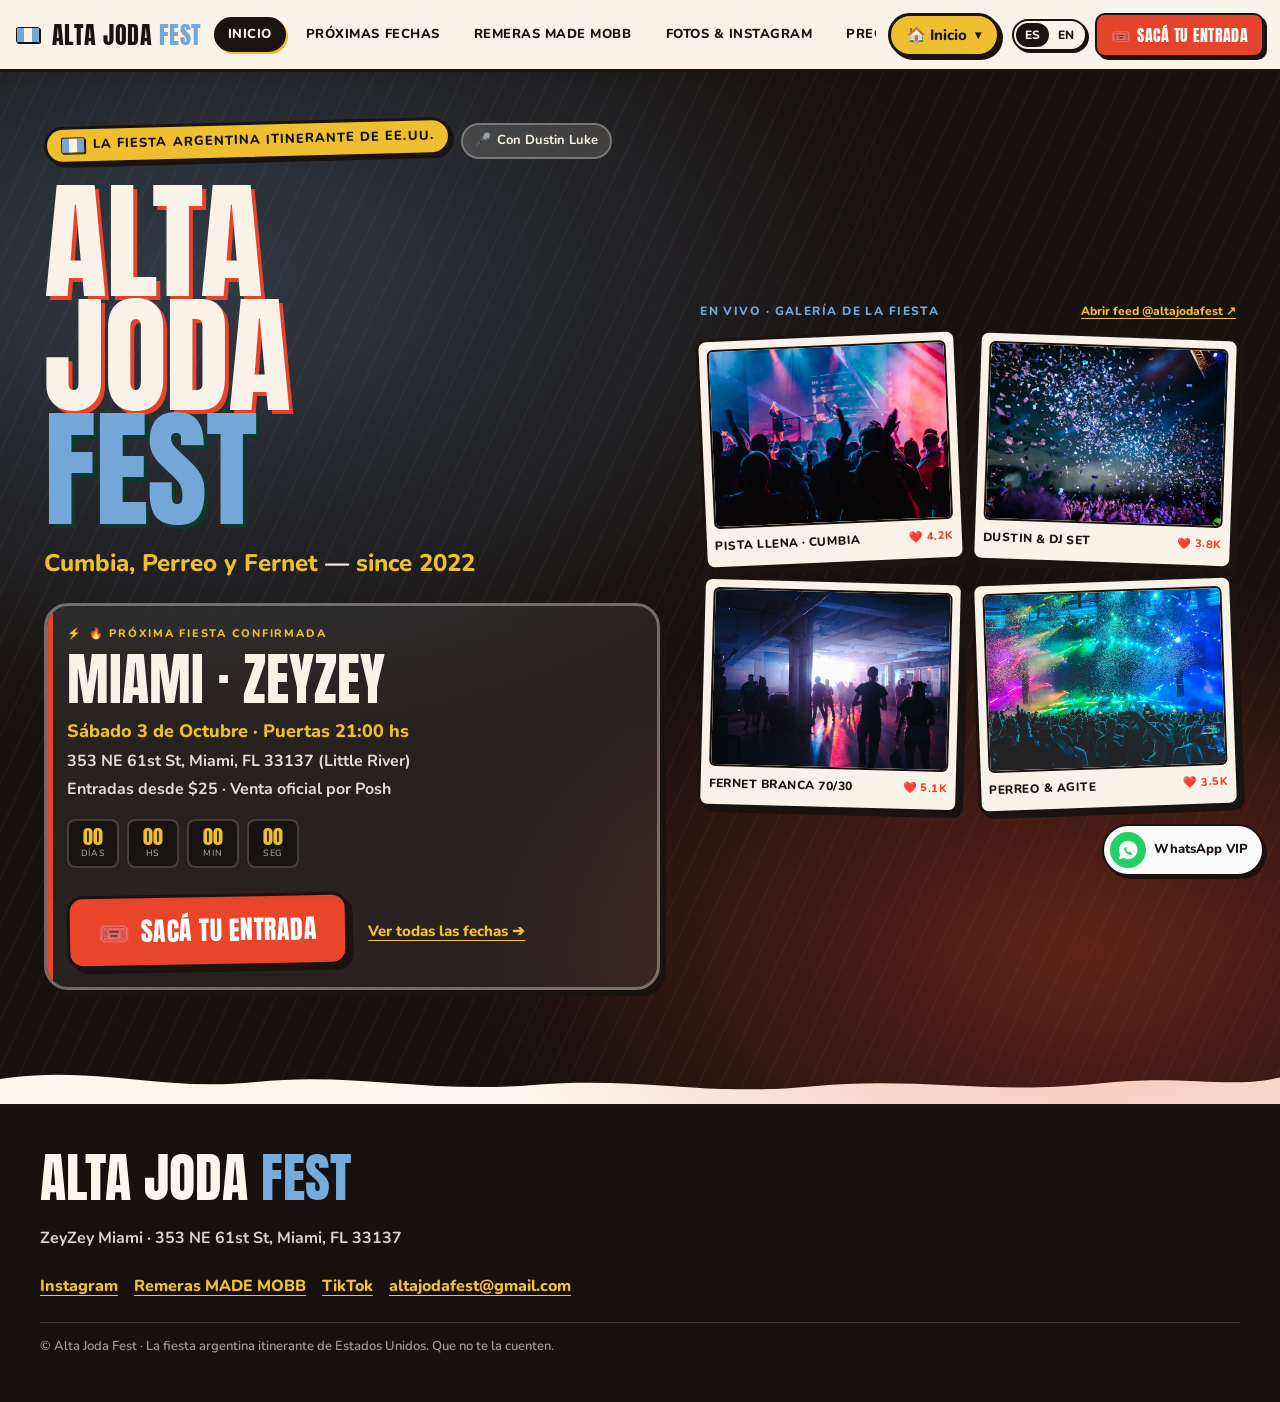
==== index.html @ fc8c3bc7 "feat: sitio web oficial Alta Joda Fest con menu desplegable por seccion, fotos en inicio, Instagram " ====
<!DOCTYPE html>
<html lang="es">
<head>
  <meta charset="utf-8">
  <meta name="viewport" content="width=device-width, initial-scale=1, viewport-fit=cover">
  <title>Alta Joda Fest | La Fiesta Argentina Itinerante de EE.UU.</title>
  <meta name="description" content="Alta Joda Fest: la fiesta argentina itinerante en EE.UU. Cumbia, cuarteto, RKT, perreo y Fernet. Próxima fecha: sábado 3 de octubre en ZeyZey Miami. Sacá tus entradas antes de que se agoten.">
  <meta name="keywords" content="Alta Joda Fest, fiesta argentina USA, Dustin Luke, ZeyZey Miami, cumbia en Miami, fernet con coca, fiesta argentina Miami Dallas DC">
  
  <!-- Canonical & Social Meta -->
  <link rel="canonical" href="https://altajodafest.com/">
  <meta property="og:type" content="website">
  <meta property="og:site_name" content="Alta Joda Fest">
  <meta property="og:title" content="Alta Joda Fest | Fiesta Argentina — Cumbia, Perreo y Fernet">
  <meta property="og:description" content="La fiesta argentina que recorre Estados Unidos. Próxima fecha: Sábado 3 de Octubre en ZeyZey Miami. Entradas desde $25.">
  <meta property="og:image" content="og-image.png">
  <meta property="og:url" content="https://altajodafest.com/">
  <meta name="twitter:card" content="summary_large_image">
  <meta name="twitter:site" content="@altajodafest">
  <meta name="twitter:title" content="Alta Joda Fest | Fiesta Argentina">
  <meta name="twitter:description" content="Cumbia, cuarteto, perreo y Fernet con Dustin Luke. Sacá tus entradas.">
  <meta name="twitter:image" content="og-image.png">

  <!-- Favicon SVG -->
  <link rel="icon" href="data:image/svg+xml,%3Csvg xmlns='http://www.w3.org/2000/svg' viewBox='0 0 64 64'%3E%3Crect width='64' height='64' rx='14' fill='%2375AADB'/%3E%3Ctext x='32' y='45' font-family='Impact,sans-serif' font-size='36' text-anchor='middle' fill='%23FDF6EC'%3EAJ%3C/text%3E%3C/svg%3E">

  <!-- Google Fonts Preconnect -->
  <link rel="preconnect" href="https://fonts.googleapis.com">
  <link rel="preconnect" href="https://fonts.gstatic.com" crossorigin>
  <link href="https://fonts.googleapis.com/css2?family=Anton&family=Nunito:ital,wght@0,400;0,600;0,700;0,800;1,700&display=swap" rel="stylesheet">

  <!-- Stylesheet -->
  <link rel="stylesheet" href="css/style.css">

  <!-- Structured Data JSON-LD -->
  <script type="application/ld+json">
  {
    "@context": "https://schema.org",
    "@graph": [
      {
        "@type": "Organization",
        "@id": "https://altajodafest.com/#org",
        "name": "Alta Joda Fest",
        "email": "altajodafest@gmail.com",
        "description": "La fiesta argentina itinerante de Estados Unidos. Cumbia, cuarteto, RKT, reggaetón y Fernet con coca.",
        "url": "https://altajodafest.com/",
        "sameAs": [
          "https://www.instagram.com/altajodafest",
          "https://www.tiktok.com/@altajodafest",
          "https://www.mademobb.com/collections/alta-joda-collaboration"
        ]
      },
      {
        "@type": "Event",
        "name": "Alta Joda Fest — Miami",
        "startDate": "2026-10-03T21:00:00-04:00",
        "endDate": "2026-10-04T03:00:00-04:00",
        "eventStatus": "https://schema.org/EventScheduled",
        "eventAttendanceMode": "https://schema.org/OfflineEventAttendanceMode",
        "location": {
          "@type": "Place",
          "name": "ZeyZey Miami",
          "address": {
            "@type": "PostalAddress",
            "streetAddress": "353 NE 61st St",
            "addressLocality": "Miami",
            "addressRegion": "FL",
            "postalCode": "33137",
            "addressCountry": "US"
          }
        },
        "offers": {
          "@type": "Offer",
          "price": "25",
          "priceCurrency": "USD",
          "availability": "https://schema.org/InStock",
          "url": "https://posh.vip/e/alta-joda-fest-miami"
        }
      }
    ]
  }
  </script>
</head>
<body>

  <!-- Subtle noise overlay -->
  <div class="bg-noise" aria-hidden="true"></div>

  <!-- SITE HEADER WITH SECTION DROPDOWN MENU -->
  <header class="site-header" role="banner">
    <div class="header-container">
      
      <!-- Brand Logo -->
      <a href="#inicio" class="brand-group" onclick="AJApp.switchSection('inicio'); return false;">
        <span class="brand-badge-flag" aria-hidden="true">
          <span></span><span></span><span></span>
        </span>
        <span class="brand-logo-text">Alta Joda <span>Fest</span></span>
      </a>

      <!-- Quick Navigation Pills (Desktop) -->
      <nav class="quick-pills-bar" aria-label="Navegación rápida de secciones">
        <a href="#inicio" class="nav-pill active" data-target-section="inicio" data-i18n="inicio">Inicio</a>
        <a href="#fechas" class="nav-pill" data-target-section="fechas" data-i18n="fechas">Próximas Fechas</a>
        <a href="#remeras" class="nav-pill" data-target-section="remeras" data-i18n="remeras">Remeras MADE MOBB</a>
        <a href="#fotos" class="nav-pill" data-target-section="fotos" data-i18n="fotos">Fotos & IG</a>
        <a href="#entradas" class="nav-pill" data-target-section="entradas" data-i18n="entradas">Entradas</a>
        <a href="#locacion" class="nav-pill" data-target-section="locacion" data-i18n="locacion">Dónde es</a>
        <a href="#faq" class="nav-pill" data-target-section="faq" data-i18n="faq">FAQ</a>
        <a href="#contacto" class="nav-pill" data-target-section="contacto" data-i18n="contacto">Contacto</a>
      </nav>

      <!-- Dropdown Navigation Trigger & Dropdown Menu -->
      <div class="dropdown-nav-wrapper">
        <button type="button" id="section-menu-btn" class="section-menu-btn" aria-haspopup="true" aria-expanded="false" aria-label="Abrir menú de secciones">
          <span id="current-section-label">🏠 Inicio</span>
          <span class="dropdown-arrow" aria-hidden="true">▾</span>
        </button>

        <!-- Dropdown Menu items -->
        <div id="section-dropdown-menu" class="section-dropdown-menu" role="menu">
          <span class="dropdown-header-tag" data-i18n="selectSection">⚡ Seleccionar Sección</span>
          
          <a href="#inicio" class="dropdown-item active" data-target-section="inicio" role="menuitem">
            <span class="dropdown-item-icon">🏠</span>
            <div class="dropdown-item-text">
              <span class="dropdown-item-title">Inicio</span>
              <span class="dropdown-item-desc">Fotos, título y próxima fecha</span>
            </div>
          </a>

          <a href="#fechas" class="dropdown-item" data-target-section="fechas" role="menuitem">
            <span class="dropdown-item-icon">📅</span>
            <div class="dropdown-item-text">
              <span class="dropdown-item-title">Próximas Fechas</span>
              <span class="dropdown-item-desc">Miami, Dallas, DC, Kansas City</span>
            </div>
          </a>

          <a href="#remeras" class="dropdown-item" data-target-section="remeras" role="menuitem">
            <span class="dropdown-item-icon">👕</span>
            <div class="dropdown-item-text">
              <span class="dropdown-item-title">Remeras MADE MOBB</span>
              <span class="dropdown-item-desc">Cápsula oficial de streetwear</span>
            </div>
          </a>

          <a href="#fotos" class="dropdown-item" data-target-section="fotos" role="menuitem">
            <span class="dropdown-item-icon">📸</span>
            <div class="dropdown-item-text">
              <span class="dropdown-item-title">Fotos & Instagram</span>
              <span class="dropdown-item-desc">Feed directo @altajodafest</span>
            </div>
          </a>

          <a href="#entradas" class="dropdown-item" data-target-section="entradas" role="menuitem">
            <span class="dropdown-item-icon">🎟️</span>
            <div class="dropdown-item-text">
              <span class="dropdown-item-title">Precios & Tiers</span>
              <span class="dropdown-item-desc">Preventa, Early Bird y Puerta</span>
            </div>
          </a>

          <a href="#locacion" class="dropdown-item" data-target-section="locacion" role="menuitem">
            <span class="dropdown-item-icon">📍</span>
            <div class="dropdown-item-text">
              <span class="dropdown-item-title">Dónde es (Venues)</span>
              <span class="dropdown-item-desc">Mapas, direcciones y tips</span>
            </div>
          </a>

          <a href="#faq" class="dropdown-item" data-target-section="faq" role="menuitem">
            <span class="dropdown-item-icon">❓</span>
            <div class="dropdown-item-text">
              <span class="dropdown-item-title">Preguntas Frecuentes</span>
              <span class="dropdown-item-desc">Edad 21+, lluvia, dress code</span>
            </div>
          </a>

          <a href="#contacto" class="dropdown-item" data-target-section="contacto" role="menuitem">
            <span class="dropdown-item-icon">📬</span>
            <div class="dropdown-item-text">
              <span class="dropdown-item-title">Contacto & Redes</span>
              <span class="dropdown-item-desc">Instagram, WhatsApp VIP y más</span>
            </div>
          </a>
        </div>
      </div>

      <!-- Header Actions: Lang switch + Ticket shortcut -->
      <div class="header-actions">
        <div class="lang-switch" role="group" aria-label="Selector de idioma">
          <button type="button" class="lang-btn active" data-lang="es" aria-pressed="true">ES</button>
          <button type="button" class="lang-btn" data-lang="en" aria-pressed="false">EN</button>
        </div>

        <a href="https://posh.vip/e/alta-joda-fest-miami" target="_blank" rel="noopener" class="btn-header-tickets">
          <span aria-hidden="true">🎟️</span>
          <span data-i18n="getTickets">Entradas</span>
        </a>
      </div>

    </div>
  </header>

  <!-- MAIN WRAPPER (SECTIONS) -->
  <main id="main-content">

    <!-- ==============================================
         1. SECCIÓN INICIO (HERO + FOTOS + PRÓXIMO EVENTO)
         ============================================== -->
    <section id="section-inicio" class="content-section active" aria-labelledby="hero-title">
      <div class="hero-glow-bg" aria-hidden="true"></div>
      
      <div class="hero-layout-grid">
        
        <!-- Left: Badges, Title, Story, and Next Event Card -->
        <div class="hero-content">
          <div class="hero-badge-container">
            <div class="hero-tag-arg">
              <span class="brand-badge-flag" aria-hidden="true"><span></span><span></span><span></span></span>
              <span data-i18n="badgeTour">La fiesta argentina itinerante de EE.UU.</span>
            </div>
            <div class="hero-tag-host">
              <span>🎤</span>
              <span data-i18n="hostBy">Con Dustin Luke</span>
            </div>
          </div>

          <h1 id="hero-title" class="hero-main-title">
            Alta<br>Joda<br><span class="word-fest">Fest</span>
          </h1>

          <p class="hero-tagline">
            <span data-i18n="cumbiaPerreo">Cumbia, Perreo y Fernet</span> — <span>since 2022</span>
          </p>

          <!-- Featured Next Event Card (Right in Inicio) -->
          <div class="hero-next-event-card">
            <div class="next-event-badge">
              <span aria-hidden="true">⚡</span>
              <span data-i18n="nextEventBadge">Próxima Fiesta Confirmada</span>
            </div>

            <div class="next-event-city">Miami · ZeyZey</div>
            
            <div class="next-event-details">
              <span class="highlight-date">Sábado 3 de Octubre · Puertas 21:00 hs</span>
              <span>353 NE 61st St, Miami, FL 33137 (Little River)</span>
              <span>Entradas desde $25 · Venta oficial por Posh</span>
            </div>

            <!-- Countdown Timer -->
            <div class="event-countdown" aria-label="Cuenta regresiva para la fiesta">
              <div class="countdown-box">
                <span id="cd-days" class="countdown-num">00</span>
                <span class="countdown-lbl" data-i18n="days">DÍAS</span>
              </div>
              <div class="countdown-box">
                <span id="cd-hours" class="countdown-num">00</span>
                <span class="countdown-lbl" data-i18n="hours">HS</span>
              </div>
              <div class="countdown-box">
                <span id="cd-mins" class="countdown-num">00</span>
                <span class="countdown-lbl" data-i18n="mins">MIN</span>
              </div>
              <div class="countdown-box">
                <span id="cd-secs" class="countdown-num">00</span>
                <span class="countdown-lbl" data-i18n="secs">SEG</span>
              </div>
            </div>

            <!-- Hero Action Buttons -->
            <div class="hero-cta-group">
              <a href="https://posh.vip/e/alta-joda-fest-miami" target="_blank" rel="noopener" class="btn-primary-tickets">
                <span aria-hidden="true">🎟️</span>
                <span data-i18n="getTickets">Sacá tu entrada</span>
              </a>
              
              <button type="button" class="btn-secondary-link" onclick="AJApp.switchSection('fechas');">
                <span data-i18n="seeAllDates">Ver todas las fechas ➔</span>
              </button>
            </div>
          </div>
        </div>

        <!-- Right: FOTOS EN EL INICIO (Live Photo Showcase Cluster) -->
        <div class="hero-photos-showcase">
          <div class="photos-showcase-header">
            <span class="photos-showcase-tag" data-i18n="photosHeroTag">📸 En Vivo · Galería de la Fiesta</span>
            <a href="https://www.instagram.com/altajodafest" target="_blank" rel="noopener" class="photos-feed-link-chip" data-i18n="seeIgFeed">
              Abrir feed @altajodafest ↗
            </a>
          </div>

          <!-- Collage of 4 interactive party photos -->
          <div class="hero-photos-collage">
            
            <!-- Photo 1: Crowd -->
            <div class="hero-photo-card card-1" data-lightbox-src="assets/photos/fiesta-crowd.jpg" data-lightbox-caption="Pista explotada en ZeyZey Miami cantando cumbia y agitando banderas 🇦🇷">
              <div class="photo-img-wrap">
                <img src="assets/photos/fiesta-crowd.jpg" alt="Pista de baile de Alta Joda Fest con la multitud cantando" loading="eager">
              </div>
              <div class="photo-caption">
                <span>Pista Llena · Cumbia</span>
                <span class="ig-heart-badge">❤️ 4.2k</span>
              </div>
            </div>

            <!-- Photo 2: DJ & Stage -->
            <div class="hero-photo-card card-2" data-lightbox-src="assets/photos/fiesta-dj.jpg" data-lightbox-caption="Dustin Luke y DJ en vivo bajando cumbia santafesina, cuarteto y RKT 🔥">
              <div class="photo-img-wrap">
                <img src="assets/photos/fiesta-dj.jpg" alt="DJ y escenario en vivo de Alta Joda Fest" loading="eager">
              </div>
              <div class="photo-caption">
                <span>Dustin & DJ Set</span>
                <span class="ig-heart-badge">❤️ 3.8k</span>
              </div>
            </div>

            <!-- Photo 3: Fernet con coca -->
            <div class="hero-photo-card card-3" data-lightbox-src="assets/photos/fiesta-fernet.jpg" data-lightbox-caption="Jarra de Fernet con Coca 70/30 bien fría, clásica de la fiesta 🥃">
              <div class="photo-img-wrap">
                <img src="assets/photos/fiesta-fernet.jpg" alt="Brindis con Fernet con Coca en Alta Joda Fest" loading="lazy">
              </div>
              <div class="photo-caption">
                <span>Fernet Branca 70/30</span>
                <span class="ig-heart-badge">❤️ 5.1k</span>
              </div>
            </div>

            <!-- Photo 4: Perreo & Vibe -->
            <div class="hero-photo-card card-4" data-lightbox-src="assets/photos/fiesta-perreo.jpg" data-lightbox-caption="Bailando hasta que prenden las luces, sin dress code y con pura energía 🇦🇷✨">
              <div class="photo-img-wrap">
                <img src="assets/photos/fiesta-perreo.jpg" alt="Gente bailando en Alta Joda Fest" loading="lazy">
              </div>
              <div class="photo-caption">
                <span>Perreo & Agite</span>
                <span class="ig-heart-badge">❤️ 3.5k</span>
              </div>
            </div>

          </div>
        </div>

      </div>

      <!-- Wave transition -->
      <svg class="wave-divider" viewBox="0 0 1200 60" preserveAspectRatio="none" aria-hidden="true">
        <path d="M0 60 V26 C 90 6 150 44 240 30 C 330 16 400 46 500 34 C 600 22 660 50 760 36 C 860 22 930 48 1030 32 C 1110 19 1150 40 1200 24 V60 Z"></path>
      </svg>
    </section>


    <!-- ==============================================
         2. SECCIÓN PRÓXIMAS FECHAS & CALENDARIO
         ============================================== -->
    <section id="section-fechas" class="content-section" aria-labelledby="fechas-title">
      <div class="section-container">
        
        <div class="section-header-banner">
          <span class="section-kicker">📅 Tour 2026</span>
          <h2 id="fechas-title" class="section-title">Próximas Fechas</h2>
          <p class="section-subtitle">
            Nos movemos por todo Estados Unidos. Asegurá tu lugar antes de que cada lote se agote.
          </p>
        </div>

        <!-- Cards grid of upcoming tour dates -->
        <div class="dates-grid">
          
          <!-- Event 1: Miami (Featured) -->
          <article class="date-event-card featured-card">
            <div class="event-card-header">
              <h3 class="event-city-title">Miami</h3>
              <span class="event-city-badge">Próxima Fecha 🔥</span>
            </div>
            <p class="event-date-text">Sábado 3 de Octubre 2026</p>
            <p class="event-venue-text">ZeyZey · Little River</p>
            <p class="event-address-text">353 NE 61st St, Miami, FL 33137</p>

            <ul class="event-tags-list">
              <li class="event-tag-item">21+ con ID</li>
              <li class="event-tag-item">Al aire libre</li>
              <li class="event-tag-item">Estacionamiento gratis</li>
            </ul>

            <div class="event-pricing-row">
              <span class="event-price-from">Desde $25 USD</span>
              <span class="event-platform-badge">Ticketera: Posh.vip</span>
            </div>

            <div class="event-card-actions">
              <a href="https://posh.vip/e/alta-joda-fest-miami" target="_blank" rel="noopener" class="btn-ticket-buy">
                Sacar Entrada 🎟️
              </a>
              <a href="#" class="btn-ics-calendar" data-download-ics="miami-oct">
                📅 Agregar al Calendario
              </a>
            </div>
          </article>

          <!-- Event 2: Dallas -->
          <article class="date-event-card">
            <div class="event-card-header">
              <h3 class="event-city-title">Dallas</h3>
              <span class="event-city-badge">Texas 🤠</span>
            </div>
            <p class="event-date-text">Sábado 24 de Octubre 2026</p>
            <p class="event-venue-text">It'll Do Club · Deep Ellum</p>
            <p class="event-address-text">4322 Elm St, Dallas, TX 75226</p>

            <ul class="event-tags-list">
              <li class="event-tag-item">21+ con ID</li>
              <li class="event-tag-item">Indoor + Patio</li>
              <li class="event-tag-item">Estacionamiento en la zona</li>
            </ul>

            <div class="event-pricing-row">
              <span class="event-price-from">Desde $22 USD</span>
              <span class="event-platform-badge">Ticketera: Eventbrite</span>
            </div>

            <div class="event-card-actions">
              <a href="https://www.eventbrite.com/e/alta-joda-fest-dallas" target="_blank" rel="noopener" class="btn-ticket-buy">
                Sacar Entrada 🎟️
              </a>
              <a href="#" class="btn-ics-calendar" data-download-ics="dallas-oct">
                📅 Agregar al Calendario
              </a>
            </div>
          </article>

          <!-- Event 3: Washington DC -->
          <article class="date-event-card">
            <div class="event-card-header">
              <h3 class="event-city-title">Washington DC</h3>
              <span class="event-city-badge">DMV 🏛️</span>
            </div>
            <p class="event-date-text">Sábado 14 de Noviembre 2026</p>
            <p class="event-venue-text">Bossa Bistro · Adams Morgan</p>
            <p class="event-address-text">2463 18th St NW, Washington, DC 20009</p>

            <ul class="event-tags-list">
              <li class="event-tag-item">21+ con ID</li>
              <li class="event-tag-item">Cocina latina abierta</li>
              <li class="event-tag-item">Cerca del Metro</li>
            </ul>

            <div class="event-pricing-row">
              <span class="event-price-from">Desde $28 USD</span>
              <span class="event-platform-badge">Ticketera: Shotgun.live</span>
            </div>

            <div class="event-card-actions">
              <a href="https://shotgun.live/alta-joda-fest-dc" target="_blank" rel="noopener" class="btn-ticket-buy">
                Sacar Entrada 🎟️
              </a>
              <a href="#" class="btn-ics-calendar" data-download-ics="dc-nov">
                📅 Agregar al Calendario
              </a>
            </div>
          </article>

          <!-- Event 4: Kansas City -->
          <article class="date-event-card">
            <div class="event-card-header">
              <h3 class="event-city-title">Kansas City</h3>
              <span class="event-city-badge">Midwest 🧢</span>
            </div>
            <p class="event-date-text">Sábado 5 de Diciembre 2026</p>
            <p class="event-venue-text">The Truman · Crossroads</p>
            <p class="event-address-text">601 E Truman Rd, Kansas City, MO 64106</p>

            <ul class="event-tags-list">
              <li class="event-tag-item">21+ con ID</li>
              <li class="event-tag-item">Estacionamiento gratis</li>
              <li class="event-tag-item">Accesible</li>
            </ul>

            <div class="event-pricing-row">
              <span class="event-price-from">Desde $20 USD</span>
              <span class="event-platform-badge">Ticketera: Posh.vip</span>
            </div>

            <div class="event-card-actions">
              <a href="https://posh.vip/e/alta-joda-fest-kc" target="_blank" rel="noopener" class="btn-ticket-buy">
                Sacar Entrada 🎟️
              </a>
              <a href="#" class="btn-ics-calendar" data-download-ics="kc-dec">
                📅 Agregar al Calendario
              </a>
            </div>
          </article>

        </div>

        <!-- Past Dates Accordion -->
        <div id="past-dates-wrapper" class="past-dates-wrapper">
          <button type="button" id="past-dates-toggle" class="past-dates-toggle-btn" aria-expanded="false">
            <span>Historial de Fechas Anteriores</span>
            <span class="past-arrow-icon" aria-hidden="true">▾</span>
          </button>
          
          <ul class="past-dates-list">
            <li class="past-date-item">
              <span class="past-date-city">Miami · ZeyZey</span>
              <span class="past-date-info">13 de Junio 2026 · Little River</span>
              <span class="past-sold-out-badge">Agotada</span>
            </li>
            <li class="past-date-item">
              <span class="past-date-city">Chicago · Subterranean</span>
              <span class="past-date-info">21 de Marzo 2026 · Wicker Park</span>
              <span class="past-sold-out-badge">Agotada</span>
            </li>
            <li class="past-date-item">
              <span class="past-date-city">Miami · ZeyZey</span>
              <span class="past-date-info">20 de Diciembre 2025 · Edición Fin de Año</span>
              <span class="past-sold-out-badge">Agotada</span>
            </li>
            <li class="past-date-item">
              <span class="past-date-city">New York · Brooklyn Warehouse</span>
              <span class="past-date-info">18 de Octubre 2025 · Bushwick</span>
              <span class="past-sold-out-badge">Agotada</span>
            </li>
          </ul>
        </div>

        <!-- Section Navigation Footer -->
        <div class="section-next-footer">
          <button type="button" class="btn-open-menu-again">
            <span>⚡ Explorar Menú de Secciones</span>
          </button>
          <button type="button" class="btn-next-section" data-next-section="remeras">
            <span>Ver Remeras MADE MOBB ➔</span>
          </button>
        </div>

      </div>
    </section>


    <!-- ==============================================
         3. SECCIÓN REMERAS DE COLABORACIÓN (MADE MOBB)
         ============================================== -->
    <section id="section-remeras" class="content-section" aria-labelledby="remeras-title">
      <div class="section-container">
        
        <div class="section-header-banner">
          <span class="section-kicker">👕 Colaboración Oficial · Streetwear</span>
          <h2 id="remeras-title" class="section-title">Cápsula Alta Joda × MADE MOBB</h2>
          <p class="section-subtitle">
            Unión pesada entre la cultura de fiesta argentina y la marca streetwear de Kansas City <strong>MADE MOBB</strong>. 
            Prendas de corte premium, serigrafía pesada y detalles con la celeste y blanca.
          </p>
        </div>

        <!-- Collab Story Banner with direct link to full collection -->
        <div class="collab-story-banner">
          <div>
            <div class="collab-logos">
              <span>ALTA JODA FEST</span>
              <span class="collab-x-badge">✕</span>
              <span>MADE MOBB</span>
            </div>
            <p class="collab-desc">
              Diseñadas para bancar la noche: 100% algodón de alto gramaje con el icónico carpincho argentino, 
              güiro de cumbia, jarra de Fernet y el toro mecánico de Kansas City. Stock limitado por lanzamiento.
            </p>
          </div>

          <div class="collab-banner-actions">
            <a href="https://www.mademobb.com/collections/alta-joda-collaboration" target="_blank" rel="noopener" class="btn-visit-mademobb">
              <span>Ver Colección Completa ↗</span>
            </a>
            <span class="collab-shipping-info">📦 Envíos directos a todo Estados Unidos</span>
          </div>
        </div>

        <!-- Products Grid: Black Tee & Cream Tee -->
        <div class="merch-products-grid">
          
          <!-- Product 1: Black Tee -->
          <article class="merch-product-card">
            <div class="merch-image-container">
              <img src="assets/merch/tee-black.jpg" alt="Alta Joda x Made Mobb Tee - Black con el carpincho de güiro y remera de Argentina" loading="lazy">
              <span class="merch-edition-badge">Edición Limitada</span>
            </div>

            <div class="merch-card-body">
              <div class="merch-header-row">
                <h3 class="merch-title">Alta Joda × Made Mobb Tee — Black</h3>
                <span class="merch-price">$35 USD</span>
              </div>

              <p class="merch-details-text">
                Color negro lavado estilo vintage. Ilustración en la espalda del carpincho con lentes de sol, 
                gorra KC, camiseta argentina de fútbol y güiro de cumbia villera.
              </p>

              <!-- Size selector pills -->
              <div class="merch-sizes-block">
                <span class="sizes-label">Talles disponibles:</span>
                <div class="size-pills-row">
                  <button type="button" class="size-pill-btn selected">S</button>
                  <button type="button" class="size-pill-btn">M</button>
                  <button type="button" class="size-pill-btn">L</button>
                  <button type="button" class="size-pill-btn">XL</button>
                  <button type="button" class="size-pill-btn">2XL</button>
                  <button type="button" class="size-pill-btn">3XL</button>
                </div>
              </div>

              <a href="https://www.mademobb.com/collections/alta-joda-collaboration/products/ajf-x-made-mobb-tee-black" target="_blank" rel="noopener" class="btn-buy-mobb">
                <span>Comprar en MADE MOBB ↗</span>
              </a>
            </div>
          </article>

          <!-- Product 2: Cream Tee -->
          <article class="merch-product-card">
            <div class="merch-image-container">
              <img src="assets/merch/tee-cream.jpg" alt="Alta Joda x Made Mobb Tee - Cream con el carpincho en toro mecánico y bandera argentina" loading="lazy">
              <span class="merch-edition-badge">Edición Limitada</span>
            </div>

            <div class="merch-card-body">
              <div class="merch-header-row">
                <h3 class="merch-title">Alta Joda × Made Mobb Tee — Cream</h3>
                <span class="merch-price">$30 USD</span>
              </div>

              <p class="merch-details-text">
                Color arena / crema premium. Ilustración en la espalda del carpincho montando un toro mecánico de Kansas City, 
                con capa de bandera argentina y jarra viajera de Fernet con Coca ("AJF").
              </p>

              <!-- Size selector pills -->
              <div class="merch-sizes-block">
                <span class="sizes-label">Talles disponibles:</span>
                <div class="size-pills-row">
                  <button type="button" class="size-pill-btn selected">S</button>
                  <button type="button" class="size-pill-btn">M</button>
                  <button type="button" class="size-pill-btn">L</button>
                  <button type="button" class="size-pill-btn">XL</button>
                  <button type="button" class="size-pill-btn">2XL</button>
                  <button type="button" class="size-pill-btn">3XL</button>
                </div>
              </div>

              <a href="https://www.mademobb.com/collections/alta-joda-collaboration/products/alta-joda-x-made-mobb-tee-cream" target="_blank" rel="noopener" class="btn-buy-mobb">
                <span>Comprar en MADE MOBB ↗</span>
              </a>
            </div>
          </article>

        </div>

        <!-- Section Navigation Footer -->
        <div class="section-next-footer">
          <button type="button" class="btn-open-menu-again">
            <span>⚡ Explorar Menú de Secciones</span>
          </button>
          <button type="button" class="btn-next-section" data-next-section="fotos">
            <span>Ver Fotos & Feed de Instagram ➔</span>
          </button>
        </div>

      </div>
    </section>


    <!-- ==============================================
         4. SECCIÓN FOTOS & FEED INSTAGRAM (@altajodafest)
         ============================================== -->
    <section id="section-fotos" class="content-section" aria-labelledby="fotos-title">
      <div class="section-container">
        
        <div class="section-header-banner">
          <span class="section-kicker">📸 Galería & Feed Oficial</span>
          <h2 id="fotos-title" class="section-title">Fotos & Instagram</h2>
          <p class="section-subtitle">
            Todo el descontrol, el pogo, los fernets y la previa pasan por nuestra cuenta oficial. Hacé clic en cualquier foto o reel para abrir en Instagram.
          </p>
        </div>

        <!-- Instagram Profile Banner Card -->
        <div class="instagram-profile-card">
          <div class="ig-profile-info">
            <div class="ig-avatar-badge" aria-hidden="true">AJ</div>
            <div class="ig-names">
              <div class="ig-handle-verified">
                <span>@altajodafest</span>
                <span class="verified-icon" title="Verificado">✓</span>
              </div>
              <p class="ig-bio">
                La fiesta argentina itinerante de EE.UU. 🇦🇷 Cumbia, cuarteto, RKT y Fernet con coca.
              </p>
            </div>
          </div>

          <a href="https://www.instagram.com/altajodafest/" target="_blank" rel="noopener" class="btn-follow-instagram">
            <span>Seguir en Instagram @altajodafest ↗</span>
          </a>
        </div>

        <!-- Instagram Stories Highlights Row -->
        <div class="ig-stories-strip" aria-label="Historias destacadas de Instagram">
          
          <a href="https://www.instagram.com/altajodafest/" target="_blank" rel="noopener" class="ig-story-circle">
            <div class="story-ring"><div class="story-inner">🌴</div></div>
            <span class="story-label">Miami</span>
          </a>

          <a href="https://www.instagram.com/altajodafest/" target="_blank" rel="noopener" class="ig-story-circle">
            <div class="story-ring"><div class="story-inner">🤠</div></div>
            <span class="story-label">Dallas</span>
          </a>

          <a href="https://www.instagram.com/altajodafest/" target="_blank" rel="noopener" class="ig-story-circle">
            <div class="story-ring"><div class="story-inner">🏛️</div></div>
            <span class="story-label">DC</span>
          </a>

          <a href="https://www.instagram.com/altajodafest/" target="_blank" rel="noopener" class="ig-story-circle">
            <div class="story-ring"><div class="story-inner">🧢</div></div>
            <span class="story-label">Kansas</span>
          </a>

          <a href="https://www.instagram.com/altajodafest/" target="_blank" rel="noopener" class="ig-story-circle">
            <div class="story-ring"><div class="story-inner">🥃</div></div>
            <span class="story-label">Fernet</span>
          </a>

          <a href="https://www.instagram.com/altajodafest/" target="_blank" rel="noopener" class="ig-story-circle">
            <div class="story-ring"><div class="story-inner">🏆</div></div>
            <span class="story-label">Mundial</span>
          </a>

        </div>

        <!-- Interactive Instagram Feed Grid (Directly linked to feed & posts) -->
        <div class="instagram-feed-grid">
          
          <!-- Post 1: Crowd dancing -->
          <div class="ig-feed-post-card" data-lightbox-src="assets/photos/fiesta-crowd.jpg" data-lightbox-caption="Little River se convirtió en la cancha de Boca. Gracias a las más de mil personas que coparon ZeyZey! Nos vemos en octubre 🇦🇷🔥">
            <img src="assets/photos/fiesta-crowd.jpg" alt="Pista de baile llena en Miami" loading="lazy">
            <div class="ig-post-overlay">
              <span class="ig-post-type-icon">▶ REEL</span>
              <div class="ig-post-footer">
                <div class="ig-metrics-row">
                  <span>❤️ 4,890</span>
                  <span>💬 234</span>
                </div>
                <p class="ig-caption-text">
                  Little River fue una caldera. Nadie se quedó quieto. #AltaJodaFest #Miami
                </p>
              </div>
            </div>
          </div>

          <!-- Post 2: DJ Set -->
          <div class="ig-feed-post-card" data-lightbox-src="assets/photos/fiesta-dj.jpg" data-lightbox-caption="Cuando suena Damas Gratis y Los Palmeras en el medio de Estados Unidos... la energía no se compara con nada!">
            <img src="assets/photos/fiesta-dj.jpg" alt="DJ y Dustin Luke en escenario" loading="lazy">
            <div class="ig-post-overlay">
              <span class="ig-post-type-icon">📸 POST</span>
              <div class="ig-post-footer">
                <div class="ig-metrics-row">
                  <span>❤️ 3,420</span>
                  <span>💬 189</span>
                </div>
                <p class="ig-caption-text">
                  Cumbia villera y cuarteto al palo. Que no te la cuenten. #DustinLuke
                </p>
              </div>
            </div>
          </div>

          <!-- Post 3: Fernet con coca -->
          <div class="ig-feed-post-card" data-lightbox-src="assets/photos/fiesta-fernet.jpg" data-lightbox-caption="El verdadero viajero de Fernet con Coca cortado en botella. 70/30 con hielo hasta arriba 🥃🇦🇷">
            <img src="assets/photos/fiesta-fernet.jpg" alt="Fernet con Coca en jarra" loading="lazy">
            <div class="ig-post-overlay">
              <span class="ig-post-type-icon">📸 POST</span>
              <div class="ig-post-footer">
                <div class="ig-metrics-row">
                  <span>❤️ 6,102</span>
                  <span>💬 412</span>
                </div>
                <p class="ig-caption-text">
                  El Fernet no se negocia. Barra con Branca oficial toda la noche.
                </p>
              </div>
            </div>
          </div>

          <!-- Post 4: Perreo & lights -->
          <div class="ig-feed-post-card" data-lightbox-src="assets/photos/fiesta-lights.jpg" data-lightbox-caption="Las luces estroboscópicas y el RKT sonando a las 2 AM. El ambiente no para hasta que cierran el boliche.">
            <img src="assets/photos/fiesta-lights.jpg" alt="Pista iluminada con luces de fiesta" loading="lazy">
            <div class="ig-post-overlay">
              <span class="ig-post-type-icon">▶ REEL</span>
              <div class="ig-post-footer">
                <div class="ig-metrics-row">
                  <span>❤️ 5,320</span>
                  <span>💬 198</span>
                </div>
                <p class="ig-caption-text">
                  2:30 AM y la pista sigue prendida fuego. Nos vemos en Dallas!
                </p>
              </div>
            </div>
          </div>

          <!-- Post 5: Dancing couple -->
          <div class="ig-feed-post-card" data-lightbox-src="assets/photos/fiesta-dancing.jpg" data-lightbox-caption="Cuarteto cordobés para mover el esqueleto. Cero careteo, cero dress code, pura fiesta argentina.">
            <img src="assets/photos/fiesta-dancing.jpg" alt="Gente bailando cumbia y cuarteto" loading="lazy">
            <div class="ig-post-overlay">
              <span class="ig-post-type-icon">📸 POST</span>
              <div class="ig-post-footer">
                <div class="ig-metrics-row">
                  <span>❤️ 4,120</span>
                  <span>💬 156</span>
                </div>
                <p class="ig-caption-text">
                  Bailando cuarteto como en Córdoba. Etiquetá a tu compañero de joda 👇
                </p>
              </div>
            </div>
          </div>

          <!-- Post 6: Group cheering -->
          <div class="ig-feed-post-card" data-lightbox-src="assets/photos/fiesta-perreo.jpg" data-lightbox-caption="La banda argentina copando Miami. Más puentes, menos muros. Esto es Alta Joda Fest.">
            <img src="assets/photos/fiesta-perreo.jpg" alt="Grupo de amigos con bandera argentina" loading="lazy">
            <div class="ig-post-overlay">
              <span class="ig-post-type-icon">▶ REEL</span>
              <div class="ig-post-footer">
                <div class="ig-metrics-row">
                  <span>❤️ 5,780</span>
                  <span>💬 310</span>
                </div>
                <p class="ig-caption-text">
                  Orgullo argento en el exterior. Seguinos en @altajodafest para ver las fotos en HD!
                </p>
              </div>
            </div>
          </div>

        </div>

        <!-- Section Navigation Footer -->
        <div class="section-next-footer">
          <button type="button" class="btn-open-menu-again">
            <span>⚡ Explorar Menú de Secciones</span>
          </button>
          <button type="button" class="btn-next-section" data-next-section="entradas">
            <span>Ver Precios & Entradas ➔</span>
          </button>
        </div>

      </div>
    </section>


    <!-- ==============================================
         5. SECCIÓN ENTRADAS & PRECIOS (TIERS)
         ============================================== -->
    <section id="section-entradas" class="content-section" aria-labelledby="entradas-title">
      <div class="section-container">
        
        <div class="section-header-banner">
          <span class="section-kicker">🎟️ Tiers de Venta</span>
          <h2 id="entradas-title" class="section-title">Precios & Entradas</h2>
          <p class="section-subtitle">
            Cuanto antes comprás, más barato pagás. Los tramos se cierran automáticamente cuando se agota el cupo.
          </p>
        </div>

        <!-- Tiers Bar Graphic -->
        <div class="tiers-bars-container">
          
          <div class="tier-column-item">
            <div class="tier-bar-visual" style="height: 80px; background: #75AADB;">
              <span class="tier-price-display">$25</span>
            </div>
            <div class="tier-meta">
              <span class="tier-name-title">Super Early Bird</span>
              <span class="tier-status-text">Agotado</span>
            </div>
          </div>

          <div class="tier-column-item">
            <div class="tier-bar-visual" style="height: 110px; background: #7FC9A0;">
              <span class="tier-price-display">$30</span>
            </div>
            <div class="tier-meta">
              <span class="tier-name-title">Early Bird</span>
              <span class="tier-status-text">Agotado</span>
            </div>
          </div>

          <div class="tier-column-item">
            <div class="tier-bar-visual" style="height: 140px; background: #F2C230;">
              <span class="tier-price-display">$35</span>
            </div>
            <div class="tier-meta">
              <span class="tier-name-title">General Admission 1</span>
              <span class="tier-status-text" style="color: #FFECA8;">A la venta 🔥</span>
            </div>
          </div>

          <div class="tier-column-item">
            <div class="tier-bar-visual" style="height: 175px; background: #FF8A3D;">
              <span class="tier-price-display">$40</span>
            </div>
            <div class="tier-meta">
              <span class="tier-name-title">General Admission 2</span>
              <span class="tier-status-text">Próximo tramo</span>
            </div>
          </div>

          <div class="tier-column-item">
            <div class="tier-bar-visual" style="height: 210px; background: #E8452B;">
              <span class="tier-price-display">$50</span>
            </div>
            <div class="tier-meta">
              <span class="tier-name-title">En la Puerta</span>
              <span class="tier-status-text">Sujeto a capacidad</span>
            </div>
          </div>

        </div>

        <!-- Spectrum indicator -->
        <div class="pricing-spectrum-row">
          <span>Ahora (Preventa)</span>
          <span class="spectrum-line" aria-hidden="true"></span>
          <span>En la Puerta</span>
        </div>

        <div class="platforms-note-box">
          <p>
            <strong>Información importante de ticketing:</strong> La venta corre a través de plataformas autorizadas 
            (<strong>Posh.vip</strong> para Miami y KC, <strong>Eventbrite</strong> para Dallas, y <strong>Shotgun.live</strong> para Washington DC). 
            No compres entradas a revendedores en redes sociales; si el QR ya fue escaneado no podrás ingresar.
          </p>
        </div>

        <!-- Section Navigation Footer -->
        <div class="section-next-footer">
          <button type="button" class="btn-open-menu-again">
            <span>⚡ Explorar Menú de Secciones</span>
          </button>
          <button type="button" class="btn-next-section" data-next-section="locacion">
            <span>Ver Dónde es & Venues ➔</span>
          </button>
        </div>

      </div>
    </section>


    <!-- ==============================================
         6. SECCIÓN DÓNDE ES / UBICACIONES & MAPAS
         ============================================== -->
    <section id="section-locacion" class="content-section" aria-labelledby="locacion-title">
      <div class="section-container">
        
        <div class="section-header-banner">
          <span class="section-kicker">📍 Ubicaciones & Venues</span>
          <h2 id="locacion-title" class="section-title">Dónde es</h2>
          <p class="section-subtitle">
            Elegí tu ciudad para ver la dirección, el mapa interactivo y recomendaciones de estacionamiento y transporte.
          </p>
        </div>

        <!-- City tabs -->
        <div class="city-tabs-row" role="tablist" aria-label="Seleccionar ciudad de la fiesta">
          <button type="button" class="city-tab-btn active" data-venue="miami" role="tab" aria-selected="true">Miami (ZeyZey)</button>
          <button type="button" class="city-tab-btn" data-venue="dallas" role="tab" aria-selected="false">Dallas (It'll Do)</button>
          <button type="button" class="city-tab-btn" data-venue="dc" role="tab" aria-selected="false">Washington DC (Bossa)</button>
          <button type="button" class="city-tab-btn" data-venue="kansas" role="tab" aria-selected="false">Kansas City (The Truman)</button>
        </div>

        <!-- Venue Display Card with Map -->
        <div class="city-venue-display-card">
          <iframe id="venue-map-iframe" class="map-embed-frame" title="ZeyZey Miami Map" src="https://www.google.com/maps?q=ZeyZey,%20353%20NE%2061st%20St,%20Miami,%20FL%2033137&z=15&output=embed" loading="lazy" referrerpolicy="no-referrer-when-downgrade"></iframe>

          <div class="city-venue-info-padding">
            <h3 id="venue-display-title" class="city-venue-title">ZeyZey · Miami</h3>
            <p id="venue-display-address" class="city-venue-address">353 NE 61st St, Miami, FL 33137 · Little River</p>

            <div class="city-directions-actions">
              <a id="venue-gmaps-link" href="https://www.google.com/maps/dir/?api=1&destination=ZeyZey,%20353%20NE%2061st%20St,%20Miami,%20FL%2033137" target="_blank" rel="noopener" class="btn-direction btn-direction-google">
                <span>Cómo llegar · Google Maps ↗</span>
              </a>
              <a id="venue-amaps-link" href="https://maps.apple.com/?daddr=ZeyZey,%20353%20NE%2061st%20St,%20Miami,%20FL%2033137" target="_blank" rel="noopener" class="btn-direction btn-direction-apple">
                <span>Cómo llegar · Apple Maps ↗</span>
              </a>
            </div>

            <ul id="venue-notes-list" class="city-venue-notes-grid">
              <!-- Dynamically populated via JS -->
            </ul>
          </div>
        </div>

        <!-- Section Navigation Footer -->
        <div class="section-next-footer">
          <button type="button" class="btn-open-menu-again">
            <span>⚡ Explorar Menú de Secciones</span>
          </button>
          <button type="button" class="btn-next-section" data-next-section="faq">
            <span>Ver Preguntas Frecuentes (FAQ) ➔</span>
          </button>
        </div>

      </div>
    </section>


    <!-- ==============================================
         7. SECCIÓN PREGUNTAS FRECUENTES (FAQ)
         ============================================== -->
    <section id="section-faq" class="content-section" aria-labelledby="faq-title">
      <div class="section-container">
        
        <div class="section-header-banner">
          <span class="section-kicker">❓ Respuestas Rápidas</span>
          <h2 id="faq-title" class="section-title">Preguntas Frecuentes</h2>
          <p class="section-subtitle">
            Todo lo que tenés que saber antes de caer a la fiesta.
          </p>
        </div>

        <div class="faq-accordion-list">
          
          <div class="faq-item-card open">
            <button type="button" class="faq-question-btn" aria-expanded="true">
              <span>¿Cuál es la edad mínima para entrar?</span>
              <span class="faq-toggle-icon" aria-hidden="true">+</span>
            </button>
            <div class="faq-answer-pane">
              21+ siempre, sin excepción. Es ley en Estados Unidos. Debés presentar documento físico oficial (ID de EE.UU., licencia de conducir válida o pasaporte original). No se aceptan fotocopias ni fotos en el celular.
            </div>
          </div>

          <div class="faq-item-card">
            <button type="button" class="faq-question-btn" aria-expanded="false">
              <span>¿Qué pasa si llueve?</span>
              <span class="faq-toggle-icon" aria-hidden="true">+</span>
            </button>
            <div class="faq-answer-pane">
              La fiesta no se suspende por llovizna. ZeyZey en Miami y los demás venues cuentan con amplios sectores techados para seguir bailando. Si el clima se vuelve peligroso por tormenta severa, se reprograma y las entradas son 100% válidas para la nueva fecha (anunciamos todo al instante por @altajodafest).
            </div>
          </div>

          <div class="faq-item-card">
            <button type="button" class="faq-question-btn" aria-expanded="false">
              <span>¿Hay dress code?</span>
              <span class="faq-toggle-icon" aria-hidden="true">+</span>
            </button>
            <div class="faq-answer-pane">
              Cero dress code. Vení como quieras: camiseta argentina, ropa streetwear, zapatillas cómodas. La idea es cantar, saltar y bailar toda la noche sin caretas ni protocolos.
            </div>
          </div>

          <div class="faq-item-card">
            <button type="button" class="faq-question-btn" aria-expanded="false">
              <span>¿Cómo funciona el estacionamiento?</span>
              <span class="faq-toggle-icon" aria-hidden="true">+</span>
            </button>
            <div class="faq-answer-pane">
              En Miami (ZeyZey), el lote público cruzando la 61 es gratuito. En Dallas hay lotes pagos sobre Elm St. En Kansas City, The Truman tiene estacionamiento propio gratuito. En Washington DC recomendamos llegar en Metro o Uber.
            </div>
          </div>

          <div class="faq-item-card">
            <button type="button" class="faq-question-btn" aria-expanded="false">
              <span>¿Hay comida y Fernet en la fiesta?</span>
              <span class="faq-toggle-icon" aria-hidden="true">+</span>
            </button>
            <div class="faq-answer-pane">
              ¡Obvio! En Miami contamos con cocina callejera de Tacos María, barra oficial de Fernet Branca con Coca-Cola servido en jarra, vinos naturales y cócteles de autor.
            </div>
          </div>

          <div class="faq-item-card">
            <button type="button" class="faq-question-btn" aria-expanded="false">
              <span>¿Puedo transferir mi entrada si no puedo ir?</span>
              <span class="faq-toggle-icon" aria-hidden="true">+</span>
            </button>
            <div class="faq-answer-pane">
              Sí, transferís de manera segura y directa dentro de la app donde compraste (Posh, Eventbrite o Shotgun). No compres ni revendas por canales informales.
            </div>
          </div>

        </div>

        <!-- Section Navigation Footer -->
        <div class="section-next-footer">
          <button type="button" class="btn-open-menu-again">
            <span>⚡ Explorar Menú de Secciones</span>
          </button>
          <button type="button" class="btn-next-section" data-next-section="contacto">
            <span>Ir a Contacto & Redes ➔</span>
          </button>
        </div>

      </div>
    </section>


    <!-- ==============================================
         8. SECCIÓN CONTACTO & REDES SOCIALES
         ============================================== -->
    <section id="section-contacto" class="content-section" aria-labelledby="contacto-title">
      <div class="section-container">
        
        <div class="section-header-banner">
          <span class="section-kicker">📬 Comunidad & Redes</span>
          <h2 id="contacto-title" class="section-title">Contacto & Redes</h2>
          <p class="section-subtitle">
            Seguinos en nuestras plataformas oficiales, consultá por mesas VIP o dejanos tu ciudad para la próxima gira.
          </p>
        </div>

        <div class="contact-grid-cards">
          
          <!-- INSTAGRAM DESTACADO (Requerimiento explícito) -->
          <a href="https://www.instagram.com/altajodafest/" target="_blank" rel="noopener" class="contact-highlight-card">
            <span class="platform-label">Instagram Oficial</span>
            <span class="platform-handle">@altajodafest</span>
            <p class="platform-desc">
              El canal principal donde anunciamos preventas, sorteos de Fernet, fotos de la fiesta y backstage con Dustin Luke. Seguinos.
            </p>
            <span style="font-weight: 800; text-decoration: underline; margin-top: 10px;">Abrir perfil en Instagram ↗</span>
          </a>

          <!-- Quick Actions Column -->
          <div class="contact-quick-links-column">
            
            <!-- WhatsApp VIP -->
            <a href="https://wa.me/17865550123?text=Hola!%20Quiero%20info%20de%20mesas%20VIP%20y%20entradas%20para%20Alta%20Joda%20Fest%20%F0%9F%87%A6%F0%9F%87%B7" target="_blank" rel="noopener" class="contact-action-box">
              <span aria-hidden="true" style="font-size: 20px;">💬</span>
              <span>WhatsApp VIP · +1 (786) 555-0123</span>
            </a>

            <!-- TikTok -->
            <a href="https://www.tiktok.com/@altajodafest" target="_blank" rel="noopener" class="contact-action-box">
              <span aria-hidden="true" style="font-size: 20px;">🎵</span>
              <span>TikTok · @altajodafest</span>
            </a>

            <!-- Email -->
            <a href="mailto:altajodafest@gmail.com" class="contact-action-box">
              <span aria-hidden="true" style="font-size: 20px;">✉️</span>
              <span>Email · altajodafest@gmail.com</span>
            </a>

            <!-- Typeform: Bring to my city -->
            <a href="https://form.typeform.com/to/altajoda" target="_blank" rel="noopener" class="contact-action-box box-yellow">
              <span aria-hidden="true" style="font-size: 20px;">✍️</span>
              <span>Quiero Alta Joda en mi ciudad</span>
            </a>

          </div>

        </div>

        <!-- Sponsors & Brand Partnerships Callout -->
        <div class="sponsors-callout-card">
          <span class="sponsor-kicker">Marcas & Activaciones</span>
          <h3 class="sponsor-title">Llegá a la comunidad argentina más activa de EE.UU.</h3>
          <p class="sponsor-body">
            Trabajamos activaciones de marca, hospitality, stands de degustación y contenido con marcas que buscan conectar de verdad con el público latino y argentino en Miami, Texas, DMV y más.
          </p>
          <a href="mailto:altajodafest@gmail.com?subject=Sponsors%20y%20Alianzas%20—%20Alta%20Joda%20Fest" class="btn-sponsor-media-kit">
            Pedir Media Kit & Propuesta
          </a>
        </div>

        <!-- Section Navigation Footer -->
        <div class="section-next-footer">
          <button type="button" class="btn-open-menu-again">
            <span>⚡ Explorar Menú de Secciones</span>
          </button>
          <button type="button" class="btn-next-section" data-next-section="inicio">
            <span>Volver al Inicio 🏠</span>
          </button>
        </div>

      </div>
    </section>

  </main>

  <!-- STICKY MOBILE BOTTOM BAR (TICKETS SHORTCUT) -->
  <div class="mobile-sticky-bottom-bar" role="complementary" aria-label="Acceso rápido a entradas">
    <div class="mobile-bar-info">
      <p class="mobile-bar-label">Próxima Fecha</p>
      <p class="mobile-bar-title">Miami · Sáb 3 Oct · ZeyZey</p>
    </div>
    <a href="https://posh.vip/e/alta-joda-fest-miami" target="_blank" rel="noopener" class="btn-mobile-bar-tickets">
      Entradas 🎟️
    </a>
  </div>

  <!-- FLOATING WHATSAPP BUTTON -->
  <a href="https://wa.me/17865550123?text=Hola!%20Quiero%20info%20de%20la%20pr%C3%B3xima%20Alta%20Joda%20Fest%20%F0%9F%87%A6%F0%9F%87%B7" target="_blank" rel="noopener" class="floating-whatsapp-btn" aria-label="Escribinos por WhatsApp">
    <span class="whatsapp-circle-icon" aria-hidden="true">
      <svg viewBox="0 0 24 24" width="22" height="22"><path fill="currentColor" d="M12 2a10 10 0 0 0-8.6 15L2 22l5.2-1.4A10 10 0 1 0 12 2Zm5.1 14.1c-.2.6-1.2 1.2-1.7 1.2-.5.1-1 .1-1.7-.1-1.6-.5-3.2-1.6-4.4-3.1-.9-1-1.5-2.2-1.5-3.2 0-.6.3-1.3.8-1.7.2-.2.4-.2.6-.2h.5c.2 0 .3.1.4.4l.6 1.4c.1.2 0 .4-.1.5l-.4.5c-.1.1-.1.3 0 .4.5.9 1.5 1.9 2.6 2.4.2.1.3.1.4 0l.5-.6c.1-.2.3-.2.5-.1l1.4.7c.2.1.3.2.3.4.1.3 0 .7-.1 1Z"/></svg>
    </span>
    <span class="whatsapp-tooltip-text">WhatsApp VIP</span>
  </a>

  <!-- PHOTO LIGHTBOX MODAL -->
  <div id="photo-lightbox" class="photo-lightbox-modal" role="dialog" aria-modal="true" aria-hidden="true">
    <div class="lightbox-content-box">
      <button type="button" id="lightbox-close-btn" class="lightbox-close-btn" aria-label="Cerrar foto">✕</button>
      
      <div class="lightbox-img-frame">
        <img id="lightbox-img" src="" alt="Foto ampliada de Alta Joda Fest">
      </div>

      <div class="lightbox-details">
        <p id="lightbox-caption" class="lightbox-caption">Alta Joda Fest 🇦🇷</p>
        <a href="https://www.instagram.com/altajodafest/" target="_blank" rel="noopener" class="btn-lightbox-ig">
          <span>Ver en Instagram @altajodafest ↗</span>
        </a>
      </div>
    </div>
  </div>

  <!-- SITE FOOTER -->
  <footer class="site-footer" role="contentinfo">
    <div class="footer-inner-container">
      <p class="footer-brand">Alta Joda <span>Fest</span></p>
      <p class="footer-venue-line">ZeyZey Miami · 353 NE 61st St, Miami, FL 33137</p>
      
      <nav class="footer-nav-links" aria-label="Enlaces al pie">
        <a href="https://www.instagram.com/altajodafest/" target="_blank" rel="noopener">Instagram</a>
        <a href="https://www.mademobb.com/collections/alta-joda-collaboration" target="_blank" rel="noopener">Remeras MADE MOBB</a>
        <a href="https://www.tiktok.com/@altajodafest" target="_blank" rel="noopener">TikTok</a>
        <a href="mailto:altajodafest@gmail.com">altajodafest@gmail.com</a>
      </nav>

      <p class="footer-copyright">
        © Alta Joda Fest · La fiesta argentina itinerante de Estados Unidos. Que no te la cuenten.
      </p>
    </div>
  </footer>

  <!-- App Script -->
  <script src="js/app.js"></script>
</body>
</html>
---- css/style.css ----
/* ===================================================
   ALTA JODA FEST — Stylesheet
   Neo-brutalist Argentine Fiesta Aesthetics
   Mobile & Desktop Optimized
=================================================== */

:root {
  --bg-cream: #FDF6EC;
  --bg-dark: #17100D;
  --text-dark: #1B1310;
  --text-light: #FDF6EC;
  --text-muted: #6B5B53;
  --blue-arg: #75AADB;
  --blue-arg-light: #A8D1F7;
  --red-fiesta: #E8452B;
  --red-fiesta-hover: #D0351D;
  --yellow-sol: #F2C230;
  --yellow-light: #FFECA8;
  --green-dark: #0C3A2D;
  --green-accent: #195846;
  --white: #FFFFFF;
  --border-width: 3px;
  --border-color: #1B1310;
  --shadow-main: 4px 4px 0 #1B1310;
  --shadow-lg: 6px 6px 0 #1B1310;
  --shadow-blue: 6px 6px 0 #75AADB;
  --shadow-yellow: 5px 5px 0 #F2C230;
  --radius-sm: 10px;
  --radius-md: 16px;
  --radius-lg: 24px;
  --radius-pill: 9999px;
  --font-heading: 'Anton', Impact, sans-serif;
  --font-body: 'Nunito', -apple-system, BlinkMacSystemFont, 'Segoe UI', Roboto, sans-serif;
  --header-height: 72px;
}

*, *::before, *::after {
  box-sizing: border-box;
  margin: 0;
  padding: 0;
}

html {
  scroll-behavior: smooth;
  -webkit-font-smoothing: antialiased;
  -moz-osx-font-smoothing: grayscale;
  background-color: var(--bg-cream);
  color: var(--text-dark);
  font-family: var(--font-body);
  font-size: 16px;
  line-height: 1.5;
}

body {
  min-height: 100vh;
  position: relative;
  background: var(--bg-cream);
  overflow-x: hidden;
}

/* Subtle textured background overlay */
.bg-noise {
  position: fixed;
  inset: 0;
  pointer-events: none;
  z-index: 900;
  opacity: 0.12;
  mix-blend-mode: multiply;
  background-image: url("data:image/svg+xml,%3Csvg xmlns='http://www.w3.org/2000/svg' width='160' height='160'%3E%3Cfilter id='n'%3E%3CfeTurbulence type='fractalNoise' baseFrequency='0.8' numOctaves='4'/%3E%3C/filter%3E%3Crect width='160' height='160' filter='url(%23n)'/%3E%3C/svg%3E");
}

/* Focus styles */
:focus-visible {
  outline: 3px solid var(--yellow-sol);
  outline-offset: 3px;
  border-radius: 4px;
}

a {
  color: inherit;
  text-decoration: none;
}

img {
  max-width: 100%;
  height: auto;
  display: block;
}

button {
  cursor: pointer;
  font-family: inherit;
  border: none;
  background: none;
}

/* ===================================================
   HEADER & SECTION DROPDOWN NAVIGATION
=================================================== */
.site-header {
  position: sticky;
  top: 0;
  left: 0;
  width: 100%;
  height: var(--header-height);
  background: var(--bg-cream);
  border-bottom: var(--border-width) solid var(--border-color);
  z-index: 800;
  display: flex;
  align-items: center;
  box-shadow: 0 4px 12px rgba(27,19,16,0.06);
}

.header-container {
  width: 100%;
  max-width: 1280px;
  margin: 0 auto;
  padding: 0 16px;
  display: flex;
  align-items: center;
  justify-content: space-between;
  gap: 12px;
}

.brand-group {
  display: flex;
  align-items: center;
  gap: 12px;
  text-decoration: none;
}

.brand-badge-flag {
  display: inline-flex;
  width: 24px;
  height: 16px;
  border: 1.5px solid var(--border-color);
  border-radius: 2px;
  overflow: hidden;
  box-shadow: 1px 1px 0 var(--border-color);
}
.brand-badge-flag span:nth-child(1),
.brand-badge-flag span:nth-child(3) {
  flex: 1;
  background: var(--blue-arg);
}
.brand-badge-flag span:nth-child(2) {
  flex: 1;
  background: var(--bg-cream);
  position: relative;
}

.brand-logo-text {
  font-family: var(--font-heading);
  font-size: 24px;
  text-transform: uppercase;
  letter-spacing: 0.02em;
  color: var(--text-dark);
  line-height: 1;
  white-space: nowrap;
}
.brand-logo-text span {
  color: var(--blue-arg);
}

/* Dropdown trigger button */
.dropdown-nav-wrapper {
  position: relative;
}

.section-menu-btn {
  display: flex;
  align-items: center;
  gap: 8px;
  background: var(--yellow-sol);
  color: var(--text-dark);
  font-family: var(--font-body);
  font-weight: 800;
  font-size: 15px;
  padding: 9px 16px;
  border: var(--border-width) solid var(--border-color);
  border-radius: var(--radius-pill);
  box-shadow: 3px 3px 0 var(--border-color);
  transition: transform 0.15s ease, box-shadow 0.15s ease, background-color 0.15s;
  white-space: nowrap;
}
.section-menu-btn:hover {
  background: #ffcf42;
  transform: translate(-1px, -1px);
  box-shadow: 4px 4px 0 var(--border-color);
}
.section-menu-btn .dropdown-arrow {
  display: inline-block;
  font-size: 12px;
  transition: transform 0.2s ease;
}
.section-menu-btn.active .dropdown-arrow {
  transform: rotate(180deg);
}

/* The actual Dropdown Menu */
.section-dropdown-menu {
  position: absolute;
  top: calc(100% + 10px);
  left: 50%;
  transform: translateX(-50%) translateY(8px);
  width: 320px;
  max-width: 90vw;
  background: var(--white);
  border: var(--border-width) solid var(--border-color);
  border-radius: var(--radius-md);
  box-shadow: 6px 6px 0 var(--border-color);
  padding: 8px;
  opacity: 0;
  pointer-events: none;
  visibility: hidden;
  transition: opacity 0.2s ease, transform 0.2s ease, visibility 0.2s;
  z-index: 950;
  display: flex;
  flex-direction: column;
  gap: 4px;
}
.section-dropdown-menu.open {
  opacity: 1;
  pointer-events: auto;
  visibility: visible;
  transform: translateX(-50%) translateY(0);
}

.dropdown-header-tag {
  font-size: 11px;
  font-weight: 800;
  text-transform: uppercase;
  letter-spacing: 0.1em;
  color: var(--text-muted);
  padding: 6px 12px 2px;
}

.dropdown-item {
  display: flex;
  align-items: center;
  gap: 12px;
  padding: 10px 12px;
  border-radius: var(--radius-sm);
  color: var(--text-dark);
  font-weight: 800;
  font-size: 15px;
  border: 2px solid transparent;
  transition: background-color 0.15s, border-color 0.15s, transform 0.1s;
}
.dropdown-item:hover,
.dropdown-item.active {
  background: var(--bg-cream);
  border-color: var(--border-color);
  transform: translateX(3px);
}
.dropdown-item.active {
  background: var(--yellow-light);
  border-color: var(--border-color);
}
.dropdown-item-icon {
  font-size: 18px;
  width: 26px;
  text-align: center;
  flex-shrink: 0;
}
.dropdown-item-text {
  display: flex;
  flex-direction: column;
}
.dropdown-item-title {
  line-height: 1.2;
}
.dropdown-item-desc {
  font-size: 12px;
  font-weight: 600;
  color: var(--text-muted);
}

/* Quick Navigation Pills (visible on medium & large screens) */
.quick-pills-bar {
  display: none;
  align-items: center;
  gap: 6px;
  overflow-x: auto;
  padding: 4px 0;
  scrollbar-width: none;
}
.quick-pills-bar::-webkit-scrollbar {
  display: none;
}
@media (min-width: 1024px) {
  .quick-pills-bar {
    display: flex;
  }
}
.nav-pill {
  font-size: 13px;
  font-weight: 800;
  text-transform: uppercase;
  letter-spacing: 0.04em;
  padding: 6px 12px;
  border-radius: var(--radius-pill);
  border: 2px solid transparent;
  white-space: nowrap;
  color: var(--text-dark);
  transition: all 0.15s ease;
}
.nav-pill:hover {
  background: rgba(0,0,0,0.06);
  border-color: var(--border-color);
}
.nav-pill.active {
  background: var(--text-dark);
  color: var(--bg-cream);
  border-color: var(--border-color);
  box-shadow: 2px 2px 0 var(--yellow-sol);
}

/* Actions group: Lang + Tickets CTA */
.header-actions {
  display: flex;
  align-items: center;
  gap: 8px;
}

.lang-switch {
  display: flex;
  background: var(--bg-cream);
  border: 2px solid var(--border-color);
  border-radius: var(--radius-pill);
  padding: 2px;
  box-shadow: 2px 2px 0 var(--border-color);
}
.lang-btn {
  padding: 4px 9px;
  font-size: 12px;
  font-weight: 800;
  border-radius: var(--radius-pill);
  color: var(--text-dark);
  transition: background-color 0.15s, color 0.15s;
}
.lang-btn.active {
  background: var(--text-dark);
  color: var(--bg-cream);
}

.btn-header-tickets {
  display: inline-flex;
  align-items: center;
  gap: 6px;
  background: var(--red-fiesta);
  color: var(--white);
  font-family: var(--font-heading);
  font-size: 16px;
  text-transform: uppercase;
  letter-spacing: 0.02em;
  padding: 8px 14px;
  border: 2px solid var(--border-color);
  border-radius: var(--radius-sm);
  box-shadow: 3px 3px 0 var(--border-color);
  transition: transform 0.15s, background-color 0.15s;
  white-space: nowrap;
}
.btn-header-tickets:hover {
  background: var(--red-fiesta-hover);
  transform: translate(-1px, -1px);
}
@media (max-width: 480px) {
  .btn-header-tickets {
    display: none;
  }
}

/* ===================================================
   SECTION ARCHITECTURE & DISPLAY MODES
=================================================== */
main {
  width: 100%;
}

.content-section {
  width: 100%;
  display: none; /* In section mode, only active section is visible */
  animation: fadeIn 0.35s cubic-bezier(0.16, 1, 0.3, 1) both;
}
.content-section.active {
  display: block;
}

@keyframes fadeIn {
  from {
    opacity: 0;
    transform: translateY(14px);
  }
  to {
    opacity: 1;
    transform: translateY(0);
  }
}

.section-container {
  max-width: 1200px;
  margin: 0 auto;
  padding: 40px 18px 60px;
}

.section-header-banner {
  display: flex;
  flex-direction: column;
  align-items: flex-start;
  margin-bottom: 30px;
}
.section-kicker {
  display: inline-flex;
  align-items: center;
  gap: 6px;
  font-size: 12px;
  font-weight: 800;
  letter-spacing: 0.14em;
  text-transform: uppercase;
  padding: 4px 12px;
  background: var(--yellow-sol);
  color: var(--text-dark);
  border: 2px solid var(--border-color);
  border-radius: var(--radius-pill);
  box-shadow: 2px 2px 0 var(--border-color);
  margin-bottom: 12px;
}
.section-title {
  font-family: var(--font-heading);
  font-size: clamp(38px, 8vw, 76px);
  text-transform: uppercase;
  line-height: 0.94;
  color: var(--text-dark);
  margin-bottom: 8px;
}
.section-subtitle {
  font-size: clamp(16px, 3.5vw, 20px);
  font-weight: 700;
  color: var(--text-muted);
  max-width: 760px;
}

/* Section footer navigation to jump to next section easily */
.section-next-footer {
  margin-top: 50px;
  padding-top: 30px;
  border-top: 3px dashed rgba(27,19,16,0.2);
  display: flex;
  flex-wrap: wrap;
  align-items: center;
  justify-content: space-between;
  gap: 16px;
}
.btn-next-section {
  display: inline-flex;
  align-items: center;
  gap: 10px;
  background: var(--text-dark);
  color: var(--bg-cream);
  font-family: var(--font-heading);
  font-size: 18px;
  text-transform: uppercase;
  letter-spacing: 0.02em;
  padding: 12px 22px;
  border: var(--border-width) solid var(--border-color);
  border-radius: var(--radius-md);
  box-shadow: 4px 4px 0 var(--yellow-sol);
  transition: transform 0.15s, box-shadow 0.15s;
}
.btn-next-section:hover {
  transform: translate(-2px, -2px);
  box-shadow: 6px 6px 0 var(--yellow-sol);
}
.btn-open-menu-again {
  display: inline-flex;
  align-items: center;
  gap: 6px;
  font-weight: 800;
  font-size: 15px;
  color: var(--text-dark);
  padding: 10px 16px;
  border: 2px solid var(--border-color);
  border-radius: var(--radius-pill);
  background: var(--white);
  box-shadow: 2px 2px 0 var(--border-color);
}
.btn-open-menu-again:hover {
  background: var(--yellow-light);
}

/* ===================================================
   SECTION: INICIO (HERO + PHOTOS + PROXIMA FECHA)
=================================================== */
#section-inicio {
  background: var(--bg-dark);
  color: var(--text-light);
  position: relative;
  overflow: hidden;
  min-height: calc(100vh - var(--header-height));
  display: flex;
  flex-direction: column;
  justify-content: center;
}

.hero-glow-bg {
  position: absolute;
  inset: 0;
  pointer-events: none;
  background: 
    radial-gradient(90% 70% at 15% 20%, rgba(117, 170, 219, 0.28), transparent 65%),
    radial-gradient(80% 60% at 85% 85%, rgba(232, 69, 43, 0.35), transparent 60%),
    repeating-linear-gradient(115deg, rgba(255,255,255,0.03) 0 2px, transparent 2px 20px);
}

.hero-layout-grid {
  display: grid;
  grid-template-columns: 1fr;
  gap: 36px;
  position: relative;
  z-index: 2;
  align-items: center;
  padding: 30px 18px 60px;
  max-width: 1240px;
  margin: 0 auto;
}

@media (min-width: 960px) {
  .hero-layout-grid {
    grid-template-columns: 1.15fr 1fr;
    gap: 40px;
    padding: 50px 24px 70px;
  }
}

/* Hero Left: Title + Story + Next Event */
.hero-content {
  display: flex;
  flex-direction: column;
  gap: 18px;
}

.hero-badge-container {
  display: flex;
  flex-wrap: wrap;
  align-items: center;
  gap: 10px;
}

.hero-tag-arg {
  display: inline-flex;
  align-items: center;
  gap: 8px;
  background: var(--yellow-sol);
  color: var(--text-dark);
  border: var(--border-width) solid var(--border-color);
  border-radius: var(--radius-pill);
  padding: 6px 14px;
  font-weight: 800;
  font-size: 13px;
  letter-spacing: 0.08em;
  text-transform: uppercase;
  box-shadow: 3px 3px 0 var(--border-color);
  transform: rotate(-1.5deg);
}

.hero-tag-host {
  display: inline-flex;
  align-items: center;
  gap: 6px;
  background: rgba(253, 246, 236, 0.15);
  backdrop-filter: blur(4px);
  color: var(--text-light);
  border: 2px solid rgba(253, 246, 236, 0.3);
  border-radius: var(--radius-pill);
  padding: 6px 12px;
  font-weight: 700;
  font-size: 13px;
}

.hero-main-title {
  font-family: var(--font-heading);
  font-weight: 400;
  text-transform: uppercase;
  line-height: 0.88;
  letter-spacing: -0.01em;
  font-size: clamp(52px, 12vw, 130px);
  color: var(--text-light);
  text-shadow: 4px 4px 0 var(--red-fiesta);
  margin-top: 6px;
}
.hero-main-title .word-fest {
  color: var(--blue-arg);
  text-shadow: 4px 4px 0 var(--green-dark);
}

.hero-tagline {
  font-size: clamp(18px, 4vw, 24px);
  font-weight: 800;
  color: var(--text-light);
  font-style: italic;
  margin-bottom: 4px;
}
.hero-tagline span {
  color: var(--yellow-sol);
  font-style: normal;
}

/* Card of Upcoming Next Event in Hero */
.hero-next-event-card {
  background: rgba(255, 255, 255, 0.07);
  border: var(--border-width) solid rgba(253, 246, 236, 0.35);
  border-radius: var(--radius-lg);
  padding: 20px;
  backdrop-filter: blur(10px);
  box-shadow: var(--shadow-lg);
  display: flex;
  flex-direction: column;
  gap: 12px;
  position: relative;
  overflow: hidden;
}
.hero-next-event-card::before {
  content: '';
  position: absolute;
  top: 0;
  left: 0;
  width: 6px;
  height: 100%;
  background: var(--red-fiesta);
}

.next-event-badge {
  display: inline-flex;
  align-items: center;
  gap: 6px;
  font-size: 11px;
  font-weight: 800;
  letter-spacing: 0.16em;
  text-transform: uppercase;
  color: var(--yellow-sol);
}

.next-event-city {
  font-family: var(--font-heading);
  font-size: clamp(34px, 8vw, 56px);
  text-transform: uppercase;
  line-height: 0.92;
  color: var(--text-light);
}

.next-event-details {
  display: flex;
  flex-direction: column;
  gap: 4px;
  font-size: 16px;
  font-weight: 700;
  color: rgba(253, 246, 236, 0.9);
}
.next-event-details .highlight-date {
  color: var(--yellow-sol);
  font-size: 18px;
  font-weight: 800;
}

/* Countdown Clock */
.event-countdown {
  display: flex;
  gap: 8px;
  margin: 6px 0;
}
.countdown-box {
  display: flex;
  flex-direction: column;
  align-items: center;
  justify-content: center;
  background: rgba(0, 0, 0, 0.4);
  border: 2px solid rgba(253, 246, 236, 0.2);
  border-radius: 8px;
  padding: 6px 10px;
  min-width: 52px;
}
.countdown-num {
  font-family: var(--font-heading);
  font-size: 20px;
  color: var(--yellow-sol);
  line-height: 1;
}
.countdown-lbl {
  font-size: 9px;
  text-transform: uppercase;
  letter-spacing: 0.08em;
  color: rgba(253, 246, 236, 0.7);
}

.hero-cta-group {
  display: flex;
  flex-wrap: wrap;
  align-items: center;
  gap: 12px;
  margin-top: 8px;
}

.btn-primary-tickets {
  display: inline-flex;
  align-items: center;
  justify-content: center;
  gap: 10px;
  background: var(--red-fiesta);
  color: var(--white);
  font-family: var(--font-heading);
  font-size: clamp(20px, 4.5vw, 26px);
  text-transform: uppercase;
  letter-spacing: 0.02em;
  padding: 14px 28px;
  border: var(--border-width) solid var(--border-color);
  border-radius: var(--radius-md);
  box-shadow: 5px 5px 0 var(--border-color);
  transform: rotate(-1deg);
  transition: transform 0.18s ease, box-shadow 0.18s ease, background-color 0.15s;
}
.btn-primary-tickets:hover {
  background: var(--red-fiesta-hover);
  transform: rotate(0.5deg) translateY(-3px);
  box-shadow: 7px 7px 0 var(--border-color);
}

.btn-secondary-link {
  color: var(--yellow-sol);
  font-weight: 800;
  font-size: 15px;
  text-decoration: underline;
  text-underline-offset: 4px;
  padding: 8px;
  transition: color 0.15s;
}
.btn-secondary-link:hover {
  color: var(--white);
}

/* Hero Right: PHOTOS CLUSTER RIGHT IN THE HERO */
.hero-photos-showcase {
  display: flex;
  flex-direction: column;
  gap: 14px;
}

.photos-showcase-header {
  display: flex;
  align-items: center;
  justify-content: space-between;
}
.photos-showcase-tag {
  font-size: 12px;
  font-weight: 800;
  letter-spacing: 0.12em;
  text-transform: uppercase;
  color: var(--blue-arg);
}
.photos-feed-link-chip {
  display: inline-flex;
  align-items: center;
  gap: 5px;
  font-size: 12px;
  font-weight: 800;
  color: var(--yellow-sol);
  text-decoration: underline;
  text-underline-offset: 3px;
}

/* Visual Collage Grid for Hero Photos */
.hero-photos-collage {
  display: grid;
  grid-template-columns: repeat(2, 1fr);
  gap: 14px;
  position: relative;
}

.hero-photo-card {
  position: relative;
  background: var(--bg-cream);
  padding: 8px 8px 12px;
  border: var(--border-width) solid var(--border-color);
  border-radius: var(--radius-sm);
  box-shadow: 5px 5px 0 var(--border-color);
  transition: transform 0.25s ease, box-shadow 0.25s ease, z-index 0.25s;
  cursor: pointer;
}
.hero-photo-card:hover {
  transform: scale(1.04) rotate(0deg) !important;
  box-shadow: 8px 8px 0 var(--yellow-sol);
  z-index: 10;
}
.hero-photo-card.card-1 {
  transform: rotate(-2.5deg);
}
.hero-photo-card.card-2 {
  transform: rotate(2deg);
}
.hero-photo-card.card-3 {
  transform: rotate(1.5deg);
}
.hero-photo-card.card-4 {
  transform: rotate(-2deg);
}

.hero-photo-card .photo-img-wrap {
  width: 100%;
  aspect-ratio: 4/3;
  overflow: hidden;
  border: 2px solid var(--border-color);
  border-radius: 6px;
  position: relative;
}
.hero-photo-card .photo-img-wrap img {
  width: 100%;
  height: 100%;
  object-fit: cover;
  transition: transform 0.4s ease;
}
.hero-photo-card:hover .photo-img-wrap img {
  transform: scale(1.08);
}

.hero-photo-card .photo-caption {
  font-size: 12px;
  font-weight: 800;
  color: var(--text-dark);
  text-transform: uppercase;
  letter-spacing: 0.04em;
  margin-top: 8px;
  display: flex;
  align-items: center;
  justify-content: space-between;
}
.hero-photo-card .ig-heart-badge {
  color: var(--red-fiesta);
  font-size: 11px;
}

/* Banner wave transition */
.wave-divider {
  width: 100%;
  height: 44px;
  display: block;
  fill: var(--bg-cream);
  margin-top: auto;
}

/* ===================================================
   SECTION: PRÓXIMAS FECHAS & TICKETS
=================================================== */
.dates-grid {
  display: grid;
  grid-template-columns: repeat(auto-fit, minmax(min(100%, 340px), 1fr));
  gap: 24px;
}

.date-event-card {
  background: var(--white);
  border: 4px solid var(--border-color);
  border-radius: var(--radius-lg);
  padding: 24px 20px;
  box-shadow: var(--shadow-blue);
  display: flex;
  flex-direction: column;
  gap: 12px;
  position: relative;
  transition: transform 0.2s ease, box-shadow 0.2s ease;
}
.date-event-card:hover {
  transform: translateY(-4px) rotate(-0.5deg);
  box-shadow: 10px 10px 0 var(--blue-arg);
}
.date-event-card.featured-card {
  border-color: var(--border-color);
  box-shadow: 8px 8px 0 var(--yellow-sol);
}
.date-event-card.featured-card:hover {
  box-shadow: 12px 12px 0 var(--yellow-sol);
}

.event-card-header {
  display: flex;
  align-items: center;
  justify-content: space-between;
  gap: 8px;
}
.event-city-title {
  font-family: var(--font-heading);
  font-size: 34px;
  text-transform: uppercase;
  color: var(--text-dark);
  line-height: 1;
}
.event-city-badge {
  font-size: 11px;
  font-weight: 800;
  text-transform: uppercase;
  background: var(--yellow-sol);
  border: 2px solid var(--border-color);
  border-radius: var(--radius-pill);
  padding: 3px 8px;
}

.event-date-text {
  font-size: 20px;
  font-weight: 800;
  color: var(--red-fiesta);
  line-height: 1.2;
}
.event-venue-text {
  font-size: 16px;
  font-weight: 700;
  color: var(--text-dark);
}
.event-address-text {
  font-size: 14px;
  font-weight: 600;
  color: var(--text-muted);
}

.event-tags-list {
  display: flex;
  flex-wrap: wrap;
  gap: 6px;
  list-style: none;
  margin: 6px 0;
}
.event-tag-item {
  font-size: 12px;
  font-weight: 800;
  text-transform: uppercase;
  letter-spacing: 0.04em;
  background: var(--bg-cream);
  border: 2px solid var(--border-color);
  border-radius: var(--radius-pill);
  padding: 3px 8px;
}

.event-pricing-row {
  display: flex;
  align-items: baseline;
  justify-content: space-between;
  padding-top: 10px;
  border-top: 2px solid rgba(27,19,16,0.1);
  margin-top: auto;
}
.event-price-from {
  font-size: 16px;
  font-weight: 800;
  color: var(--text-dark);
}
.event-platform-badge {
  font-size: 12px;
  font-weight: 700;
  color: var(--text-muted);
  text-transform: uppercase;
}

.event-card-actions {
  display: flex;
  flex-wrap: wrap;
  align-items: center;
  gap: 12px;
  margin-top: 6px;
}

.btn-ticket-buy {
  flex: 1;
  min-width: 140px;
  background: var(--green-dark);
  color: var(--white);
  font-family: var(--font-heading);
  font-size: 20px;
  text-transform: uppercase;
  text-align: center;
  padding: 12px 18px;
  border: var(--border-width) solid var(--border-color);
  border-radius: var(--radius-sm);
  box-shadow: 3px 3px 0 var(--border-color);
  transition: background-color 0.15s, transform 0.15s;
}
.btn-ticket-buy:hover {
  background: var(--red-fiesta);
  transform: translate(-1px, -1px);
}

.btn-ics-calendar {
  display: inline-flex;
  align-items: center;
  gap: 4px;
  font-size: 14px;
  font-weight: 700;
  color: var(--text-dark);
  text-decoration: underline;
  text-underline-offset: 3px;
  padding: 8px 4px;
}
.btn-ics-calendar:hover {
  color: var(--red-fiesta);
}

/* Past events accordion block */
.past-dates-wrapper {
  margin-top: 36px;
  background: var(--blue-arg);
  border: 4px solid var(--border-color);
  border-radius: var(--radius-lg);
  box-shadow: var(--shadow-main);
  overflow: hidden;
}

.past-dates-toggle-btn {
  width: 100%;
  display: flex;
  align-items: center;
  justify-content: space-between;
  padding: 18px 20px;
  font-family: var(--font-heading);
  font-size: 22px;
  text-transform: uppercase;
  color: var(--text-dark);
  background: transparent;
  text-align: left;
}
.past-arrow-icon {
  font-size: 20px;
  transition: transform 0.25s ease;
}
.past-dates-wrapper.open .past-arrow-icon {
  transform: rotate(180deg);
}

.past-dates-list {
  display: none;
  padding: 0 18px 18px;
  list-style: none;
  flex-direction: column;
  gap: 10px;
}
.past-dates-wrapper.open .past-dates-list {
  display: flex;
}

.past-date-item {
  display: flex;
  flex-wrap: wrap;
  align-items: center;
  gap: 12px;
  background: rgba(253, 246, 236, 0.85);
  border: 2px solid var(--border-color);
  border-radius: var(--radius-sm);
  padding: 12px 16px;
  font-size: 15px;
}
.past-date-city {
  font-family: var(--font-heading);
  font-size: 20px;
  text-transform: uppercase;
}
.past-date-info {
  font-weight: 700;
  color: var(--text-muted);
}
.past-sold-out-badge {
  margin-left: auto;
  font-size: 12px;
  font-weight: 800;
  letter-spacing: 0.08em;
  text-transform: uppercase;
  background: var(--red-fiesta);
  color: var(--white);
  padding: 3px 8px;
  border-radius: 4px;
}

/* ===================================================
   SECTION: REMERAS DE COLABORACIÓN (MADE MOBB)
=================================================== */
#section-remeras {
  background: #F4ECE1;
}

.collab-story-banner {
  background: var(--text-dark);
  color: var(--text-light);
  border: 4px solid var(--border-color);
  border-radius: var(--radius-lg);
  padding: 28px 24px;
  box-shadow: var(--shadow-yellow);
  display: grid;
  grid-template-columns: 1fr;
  gap: 20px;
  margin-bottom: 36px;
  position: relative;
  overflow: hidden;
}

@media (min-width: 768px) {
  .collab-story-banner {
    grid-template-columns: 1.5fr 1fr;
    align-items: center;
  }
}

.collab-logos {
  display: flex;
  align-items: center;
  gap: 14px;
  font-family: var(--font-heading);
  font-size: 22px;
  text-transform: uppercase;
  margin-bottom: 8px;
}
.collab-x-badge {
  color: var(--yellow-sol);
  font-size: 26px;
}

.collab-desc {
  font-size: 16px;
  font-weight: 600;
  color: rgba(253, 246, 236, 0.85);
  line-height: 1.5;
}

.collab-banner-actions {
  display: flex;
  flex-direction: column;
  align-items: flex-start;
  gap: 12px;
}

.btn-visit-mademobb {
  display: inline-flex;
  align-items: center;
  gap: 8px;
  background: var(--yellow-sol);
  color: var(--text-dark);
  font-family: var(--font-heading);
  font-size: 20px;
  text-transform: uppercase;
  padding: 12px 22px;
  border: var(--border-width) solid var(--border-color);
  border-radius: var(--radius-md);
  box-shadow: 4px 4px 0 var(--white);
  transition: transform 0.15s, background-color 0.15s;
}
.btn-visit-mademobb:hover {
  background: #ffcf42;
  transform: translate(-2px, -2px);
}

.collab-shipping-info {
  font-size: 13px;
  font-weight: 700;
  color: var(--blue-arg);
}

/* Merch Product Cards Grid */
.merch-products-grid {
  display: grid;
  grid-template-columns: repeat(auto-fit, minmax(min(100%, 340px), 1fr));
  gap: 30px;
}

.merch-product-card {
  background: var(--white);
  border: 4px solid var(--border-color);
  border-radius: var(--radius-lg);
  overflow: hidden;
  box-shadow: var(--shadow-lg);
  display: flex;
  flex-direction: column;
  transition: transform 0.2s ease, box-shadow 0.2s ease;
}
.merch-product-card:hover {
  transform: translateY(-4px);
  box-shadow: 10px 10px 0 var(--border-color);
}

.merch-image-container {
  width: 100%;
  aspect-ratio: 1/1;
  background: #ECE6DC;
  position: relative;
  overflow: hidden;
  border-bottom: var(--border-width) solid var(--border-color);
  display: flex;
  align-items: center;
  justify-content: center;
}
.merch-image-container img {
  width: 100%;
  height: 100%;
  object-fit: contain;
  transition: transform 0.35s ease;
}
.merch-product-card:hover .merch-image-container img {
  transform: scale(1.05);
}

.merch-edition-badge {
  position: absolute;
  top: 14px;
  right: 14px;
  background: var(--red-fiesta);
  color: var(--white);
  font-family: var(--font-heading);
  font-size: 13px;
  text-transform: uppercase;
  letter-spacing: 0.04em;
  padding: 4px 10px;
  border: 2px solid var(--border-color);
  border-radius: var(--radius-pill);
  box-shadow: 2px 2px 0 var(--border-color);
}

.merch-card-body {
  padding: 22px;
  display: flex;
  flex-direction: column;
  gap: 12px;
  flex: 1;
}

.merch-header-row {
  display: flex;
  align-items: baseline;
  justify-content: space-between;
  gap: 10px;
}
.merch-title {
  font-family: var(--font-heading);
  font-size: 26px;
  text-transform: uppercase;
  color: var(--text-dark);
  line-height: 1.1;
}
.merch-price {
  font-family: var(--font-heading);
  font-size: 28px;
  color: var(--green-dark);
}

.merch-details-text {
  font-size: 15px;
  font-weight: 600;
  color: var(--text-muted);
  line-height: 1.45;
}

/* Interactive Size Selector Pills */
.merch-sizes-block {
  display: flex;
  flex-direction: column;
  gap: 6px;
}
.sizes-label {
  font-size: 12px;
  font-weight: 800;
  text-transform: uppercase;
  letter-spacing: 0.08em;
  color: var(--text-dark);
}
.size-pills-row {
  display: flex;
  flex-wrap: wrap;
  gap: 6px;
}
.size-pill-btn {
  font-size: 13px;
  font-weight: 800;
  padding: 5px 11px;
  border: 2px solid var(--border-color);
  border-radius: 6px;
  background: var(--bg-cream);
  color: var(--text-dark);
  transition: all 0.12s ease;
}
.size-pill-btn:hover,
.size-pill-btn.selected {
  background: var(--text-dark);
  color: var(--white);
  border-color: var(--border-color);
}

.btn-buy-mobb {
  margin-top: auto;
  display: flex;
  align-items: center;
  justify-content: center;
  gap: 8px;
  background: var(--red-fiesta);
  color: var(--white);
  font-family: var(--font-heading);
  font-size: 20px;
  text-transform: uppercase;
  letter-spacing: 0.02em;
  padding: 13px 20px;
  border: var(--border-width) solid var(--border-color);
  border-radius: var(--radius-sm);
  box-shadow: 4px 4px 0 var(--border-color);
  transition: transform 0.15s, background-color 0.15s;
  text-decoration: none;
}
.btn-buy-mobb:hover {
  background: var(--red-fiesta-hover);
  transform: translate(-1px, -1px);
}

/* ===================================================
   SECTION: FOTOS & FEED INSTAGRAM (@altajodafest)
=================================================== */
#section-fotos {
  background: var(--bg-dark);
  color: var(--text-light);
}

.instagram-profile-card {
  background: rgba(255,255,255,0.06);
  border: var(--border-width) solid rgba(253,246,236,0.3);
  border-radius: var(--radius-lg);
  padding: 24px 20px;
  margin-bottom: 30px;
  display: flex;
  flex-wrap: wrap;
  align-items: center;
  justify-content: space-between;
  gap: 20px;
}

.ig-profile-info {
  display: flex;
  align-items: center;
  gap: 16px;
}
.ig-avatar-badge {
  width: 64px;
  height: 64px;
  border-radius: var(--radius-pill);
  border: 3px solid var(--yellow-sol);
  background: linear-gradient(45deg, #f09433 0%, #e6683c 25%, #dc2743 50%, #cc2366 75%, #bc1888 100%);
  display: flex;
  align-items: center;
  justify-content: center;
  font-family: var(--font-heading);
  font-size: 24px;
  color: var(--white);
  box-shadow: 2px 2px 0 rgba(0,0,0,0.5);
}

.ig-names {
  display: flex;
  flex-direction: column;
}
.ig-handle-verified {
  display: flex;
  align-items: center;
  gap: 6px;
  font-family: var(--font-heading);
  font-size: 26px;
  color: var(--text-light);
}
.verified-icon {
  color: var(--blue-arg);
  font-size: 18px;
}
.ig-bio {
  font-size: 14px;
  font-weight: 600;
  color: rgba(253,246,236,0.8);
}

.btn-follow-instagram {
  display: inline-flex;
  align-items: center;
  gap: 8px;
  background: linear-gradient(90deg, #E8452B, #D82672);
  color: var(--white);
  font-family: var(--font-heading);
  font-size: 18px;
  text-transform: uppercase;
  padding: 12px 22px;
  border: 2px solid var(--white);
  border-radius: var(--radius-pill);
  box-shadow: 3px 3px 0 rgba(0,0,0,0.5);
  transition: transform 0.15s;
}
.btn-follow-instagram:hover {
  transform: translate(-2px, -2px);
}

/* Instagram Stories / Highlights row */
.ig-stories-strip {
  display: flex;
  gap: 14px;
  overflow-x: auto;
  padding-bottom: 16px;
  margin-bottom: 24px;
  scrollbar-width: none;
}
.ig-stories-strip::-webkit-scrollbar {
  display: none;
}
.ig-story-circle {
  display: flex;
  flex-direction: column;
  align-items: center;
  gap: 6px;
  flex-shrink: 0;
  cursor: pointer;
  text-decoration: none;
}
.story-ring {
  width: 60px;
  height: 60px;
  border-radius: var(--radius-pill);
  padding: 2.5px;
  background: linear-gradient(45deg, #f09433, #dc2743, #bc1888);
}
.story-inner {
  width: 100%;
  height: 100%;
  border-radius: var(--radius-pill);
  background: var(--bg-dark);
  border: 2px solid var(--bg-dark);
  display: flex;
  align-items: center;
  justify-content: center;
  font-size: 22px;
}
.story-label {
  font-size: 11px;
  font-weight: 800;
  color: rgba(253,246,236,0.9);
  text-transform: uppercase;
}

/* Instagram Grid */
.instagram-feed-grid {
  display: grid;
  grid-template-columns: repeat(auto-fit, minmax(min(100%, 260px), 1fr));
  gap: 16px;
}

.ig-feed-post-card {
  position: relative;
  border-radius: var(--radius-md);
  overflow: hidden;
  border: 3px solid rgba(253,246,236,0.25);
  aspect-ratio: 4/5;
  background: #241A16;
  cursor: pointer;
  box-shadow: 4px 4px 0 rgba(0,0,0,0.3);
  transition: transform 0.2s ease, border-color 0.2s ease;
}
.ig-feed-post-card:hover {
  transform: translateY(-4px);
  border-color: var(--yellow-sol);
}
.ig-feed-post-card img {
  width: 100%;
  height: 100%;
  object-fit: cover;
  transition: transform 0.35s ease;
}
.ig-feed-post-card:hover img {
  transform: scale(1.06);
}

.ig-post-overlay {
  position: absolute;
  inset: 0;
  background: linear-gradient(to top, rgba(23,16,13,0.95) 0%, rgba(23,16,13,0.4) 50%, rgba(23,16,13,0.1) 100%);
  display: flex;
  flex-direction: column;
  justify-content: space-between;
  padding: 14px;
  opacity: 0.9;
  transition: opacity 0.2s;
}
.ig-feed-post-card:hover .ig-post-overlay {
  opacity: 1;
}

.ig-post-type-icon {
  align-self: flex-end;
  background: rgba(0,0,0,0.6);
  padding: 4px 8px;
  border-radius: var(--radius-pill);
  font-size: 12px;
  font-weight: 800;
  display: inline-flex;
  align-items: center;
  gap: 4px;
}

.ig-post-footer {
  display: flex;
  flex-direction: column;
  gap: 6px;
}
.ig-metrics-row {
  display: flex;
  align-items: center;
  gap: 12px;
  font-size: 13px;
  font-weight: 800;
}
.ig-caption-text {
  font-size: 13px;
  font-weight: 600;
  line-height: 1.3;
  color: rgba(253,246,236,0.9);
  overflow: hidden;
  text-overflow: ellipsis;
  display: -webkit-box;
  -webkit-line-clamp: 2;
  -webkit-box-orient: vertical;
}

/* ===================================================
   SECTION: ENTRADAS & TIERS
=================================================== */
#section-entradas {
  background: var(--green-dark);
  color: var(--text-light);
}

.tiers-bars-container {
  display: flex;
  flex-wrap: wrap;
  gap: 16px;
  align-items: flex-end;
  margin: 36px 0 20px;
}

.tier-column-item {
  flex: 1 1 150px;
  display: flex;
  flex-direction: column;
  justify-content: flex-end;
  gap: 10px;
}
.tier-bar-visual {
  display: flex;
  align-items: flex-end;
  justify-content: center;
  padding: 12px;
  border: 4px solid var(--border-color);
  border-radius: 16px 16px 6px 6px;
  box-shadow: 5px 5px 0 rgba(0,0,0,0.35);
  transition: transform 0.2s ease;
}
.tier-bar-visual:hover {
  transform: translateY(-4px);
}
.tier-price-display {
  font-family: var(--font-heading);
  font-size: clamp(26px, 5vw, 36px);
  color: var(--border-color);
  line-height: 1;
}

.tier-meta {
  display: flex;
  flex-direction: column;
}
.tier-name-title {
  font-size: 15px;
  font-weight: 800;
  text-transform: uppercase;
  letter-spacing: 0.04em;
}
.tier-status-text {
  font-size: 14px;
  font-weight: 700;
  color: var(--yellow-sol);
}

.pricing-spectrum-row {
  display: flex;
  align-items: center;
  gap: 12px;
  margin-top: 24px;
  font-weight: 800;
  font-size: 14px;
  text-transform: uppercase;
  letter-spacing: 0.1em;
}
.spectrum-line {
  flex: 1;
  height: 6px;
  background: linear-gradient(90deg, var(--blue-arg), var(--yellow-sol), var(--red-fiesta));
  border-radius: 3px;
  border: 1px solid var(--border-color);
}

.platforms-note-box {
  background: rgba(253,246,236,0.1);
  border: 2px dashed rgba(253,246,236,0.35);
  border-radius: var(--radius-md);
  padding: 18px;
  margin-top: 30px;
  font-size: 15px;
  font-weight: 600;
  color: rgba(253,246,236,0.9);
  max-width: 720px;
}

/* ===================================================
   SECTION: DÓNDE ES / UBICACIONES & MAPS
=================================================== */
.city-tabs-row {
  display: flex;
  flex-wrap: wrap;
  gap: 8px;
  margin-bottom: 24px;
}

.city-tab-btn {
  min-height: 44px;
  padding: 10px 20px;
  font-family: var(--font-body);
  font-weight: 800;
  font-size: 16px;
  border: var(--border-width) solid var(--border-color);
  border-radius: var(--radius-pill);
  background: var(--white);
  color: var(--text-dark);
  transition: all 0.15s ease;
}
.city-tab-btn:hover {
  background: var(--yellow-light);
}
.city-tab-btn.active {
  background: var(--text-dark);
  color: var(--bg-cream);
  box-shadow: 4px 4px 0 var(--yellow-sol);
}

.city-venue-display-card {
  background: var(--white);
  border: 4px solid var(--border-color);
  border-radius: var(--radius-lg);
  overflow: hidden;
  box-shadow: var(--shadow-lg);
}

.map-embed-frame {
  width: 100%;
  height: 320px;
  border: none;
  display: block;
  background: var(--blue-arg-light);
}

.city-venue-info-padding {
  padding: 24px 20px;
  display: flex;
  flex-direction: column;
  gap: 16px;
}

.city-venue-title {
  font-family: var(--font-heading);
  font-size: clamp(26px, 6vw, 38px);
  text-transform: uppercase;
  line-height: 1;
  color: var(--text-dark);
}
.city-venue-address {
  font-size: 17px;
  font-weight: 700;
  color: var(--red-fiesta);
}

.city-directions-actions {
  display: flex;
  flex-wrap: wrap;
  gap: 12px;
}
.btn-direction {
  display: inline-flex;
  align-items: center;
  gap: 6px;
  font-family: var(--font-heading);
  font-size: 18px;
  text-transform: uppercase;
  padding: 10px 18px;
  border: var(--border-width) solid var(--border-color);
  border-radius: var(--radius-sm);
  box-shadow: 3px 3px 0 var(--border-color);
  transition: transform 0.15s;
}
.btn-direction-google {
  background: var(--red-fiesta);
  color: var(--white);
}
.btn-direction-apple {
  background: var(--bg-cream);
  color: var(--text-dark);
}
.btn-direction:hover {
  transform: translate(-2px, -2px);
}

.city-venue-notes-grid {
  display: grid;
  grid-template-columns: repeat(auto-fit, minmax(min(100%, 280px), 1fr));
  gap: 12px;
  list-style: none;
}
.city-note-item {
  display: flex;
  align-items: flex-start;
  gap: 10px;
  background: var(--bg-cream);
  border: 2px solid var(--border-color);
  border-radius: var(--radius-sm);
  padding: 12px 14px;
  font-size: 15px;
  font-weight: 700;
  box-shadow: 2px 2px 0 var(--yellow-sol);
}
.note-diamond {
  width: 8px;
  height: 8px;
  border-radius: 2px;
  background: var(--green-dark);
  transform: rotate(45deg);
  margin-top: 6px;
  flex-shrink: 0;
}

/* ===================================================
   SECTION: FAQ (PREGUNTAS FRECUENTES)
=================================================== */
.faq-accordion-list {
  display: flex;
  flex-direction: column;
  gap: 14px;
  max-width: 880px;
}

.faq-item-card {
  background: var(--white);
  border: var(--border-width) solid var(--border-color);
  border-radius: var(--radius-md);
  overflow: hidden;
  box-shadow: 4px 4px 0 var(--blue-arg);
}

.faq-question-btn {
  width: 100%;
  display: flex;
  align-items: center;
  justify-content: space-between;
  gap: 14px;
  padding: 16px 18px;
  font-family: var(--font-body);
  font-size: 17px;
  font-weight: 800;
  color: var(--text-dark);
  text-align: left;
  background: transparent;
}
.faq-toggle-icon {
  font-family: var(--font-heading);
  font-size: 24px;
  color: var(--red-fiesta);
  transition: transform 0.2s ease;
}
.faq-item-card.open .faq-toggle-icon {
  transform: rotate(45deg);
}

.faq-answer-pane {
  display: none;
  padding: 0 18px 18px;
  font-size: 16px;
  font-weight: 600;
  color: var(--text-muted);
  line-height: 1.5;
}
.faq-item-card.open .faq-answer-pane {
  display: block;
}

/* ===================================================
   SECTION: CONTACTO & REDES SOCIALES
=================================================== */
.contact-grid-cards {
  display: grid;
  grid-template-columns: repeat(auto-fit, minmax(min(100%, 300px), 1fr));
  gap: 20px;
}

.contact-highlight-card {
  display: flex;
  flex-direction: column;
  gap: 8px;
  background: var(--red-fiesta);
  color: var(--white);
  border: 4px solid var(--border-color);
  border-radius: var(--radius-lg);
  padding: 24px;
  box-shadow: var(--shadow-lg);
  text-decoration: none;
  transform: rotate(-0.5deg);
  transition: transform 0.2s ease, box-shadow 0.2s;
}
.contact-highlight-card:hover {
  transform: rotate(0.5deg) translateY(-4px);
  box-shadow: 10px 10px 0 var(--border-color);
}
.contact-highlight-card .platform-label {
  font-size: 13px;
  font-weight: 800;
  letter-spacing: 0.14em;
  text-transform: uppercase;
}
.contact-highlight-card .platform-handle {
  font-family: var(--font-heading);
  font-size: clamp(30px, 6vw, 42px);
  text-transform: uppercase;
  line-height: 1;
}
.contact-highlight-card .platform-desc {
  font-size: 16px;
  font-weight: 700;
  opacity: 0.95;
}

.contact-quick-links-column {
  display: flex;
  flex-direction: column;
  gap: 14px;
}

.contact-action-box {
  display: flex;
  align-items: center;
  gap: 12px;
  background: var(--white);
  border: var(--border-width) solid var(--border-color);
  border-radius: var(--radius-md);
  padding: 14px 18px;
  box-shadow: 4px 4px 0 var(--blue-arg);
  font-weight: 800;
  font-size: 16px;
  color: var(--text-dark);
  text-decoration: none;
  transition: transform 0.15s, box-shadow 0.15s;
}
.contact-action-box:hover {
  transform: translate(-2px, -2px);
  box-shadow: 6px 6px 0 var(--blue-arg);
}
.contact-action-box.box-yellow {
  background: var(--yellow-sol);
  box-shadow: 4px 4px 0 var(--border-color);
}
.contact-action-box.box-yellow:hover {
  box-shadow: 6px 6px 0 var(--border-color);
}

/* Sponsors banner block */
.sponsors-callout-card {
  margin-top: 36px;
  background: var(--white);
  border: 4px solid var(--border-color);
  border-radius: var(--radius-lg);
  padding: 26px 22px;
  box-shadow: var(--shadow-main);
  display: flex;
  flex-direction: column;
  gap: 12px;
}
.sponsor-kicker {
  font-size: 13px;
  font-weight: 800;
  letter-spacing: 0.14em;
  text-transform: uppercase;
  color: var(--green-dark);
}
.sponsor-title {
  font-family: var(--font-heading);
  font-size: clamp(24px, 5vw, 34px);
  text-transform: uppercase;
  line-height: 1.1;
  color: var(--text-dark);
}
.sponsor-body {
  font-size: 16px;
  font-weight: 600;
  color: var(--text-muted);
  max-width: 680px;
}
.btn-sponsor-media-kit {
  align-self: flex-start;
  background: var(--green-dark);
  color: var(--white);
  font-weight: 800;
  font-size: 16px;
  padding: 12px 22px;
  border-radius: var(--radius-sm);
  border: 2px solid var(--border-color);
  box-shadow: 3px 3px 0 var(--border-color);
  text-decoration: none;
}
.btn-sponsor-media-kit:hover {
  background: var(--green-accent);
}

/* ===================================================
   STICKY MOBILE BOTTOM BAR & FLOATING WHATSAPP
=================================================== */
.mobile-sticky-bottom-bar {
  position: fixed;
  left: 0;
  right: 0;
  bottom: 0;
  background: var(--bg-cream);
  border-top: var(--border-width) solid var(--border-color);
  padding: 10px 14px calc(10px + env(safe-area-inset-bottom));
  display: flex;
  align-items: center;
  justify-content: space-between;
  gap: 12px;
  z-index: 750;
  box-shadow: 0 -4px 16px rgba(27,19,16,0.15);
}
@media (min-width: 768px) {
  .mobile-sticky-bottom-bar {
    display: none;
  }
}
.mobile-bar-info {
  min-width: 0;
}
.mobile-bar-label {
  font-size: 10px;
  font-weight: 800;
  letter-spacing: 0.12em;
  text-transform: uppercase;
  color: var(--text-muted);
}
.mobile-bar-title {
  font-size: 14px;
  font-weight: 800;
  color: var(--text-dark);
  white-space: nowrap;
  overflow: hidden;
  text-overflow: ellipsis;
}
.btn-mobile-bar-tickets {
  flex-shrink: 0;
  background: var(--red-fiesta);
  color: var(--white);
  font-family: var(--font-heading);
  font-size: 17px;
  text-transform: uppercase;
  padding: 10px 18px;
  border: 2px solid var(--border-color);
  border-radius: var(--radius-sm);
  box-shadow: 2px 2px 0 var(--border-color);
}

/* Floating WhatsApp Button */
.floating-whatsapp-btn {
  position: fixed;
  right: 16px;
  bottom: 80px;
  z-index: 740;
  display: flex;
  align-items: center;
  gap: 8px;
  background: var(--white);
  border: 2px solid var(--border-color);
  border-radius: var(--radius-pill);
  padding: 6px 14px 6px 6px;
  box-shadow: 3px 3px 0 var(--border-color);
  text-decoration: none;
  transition: transform 0.2s, box-shadow 0.2s;
}
@media (min-width: 768px) {
  .floating-whatsapp-btn {
    bottom: 24px;
  }
}
.floating-whatsapp-btn:hover {
  transform: translateY(-2px);
  box-shadow: 5px 5px 0 var(--border-color);
}
.whatsapp-circle-icon {
  width: 36px;
  height: 36px;
  background: #25D366;
  border-radius: var(--radius-pill);
  display: flex;
  align-items: center;
  justify-content: center;
  color: var(--white);
}
.whatsapp-tooltip-text {
  font-size: 13px;
  font-weight: 800;
  color: var(--text-dark);
  white-space: nowrap;
}

/* ===================================================
   LIGHTBOX MODAL FOR INSTAGRAM & PHOTOS
=================================================== */
.photo-lightbox-modal {
  position: fixed;
  inset: 0;
  background: rgba(23,16,13,0.92);
  backdrop-filter: blur(8px);
  z-index: 1000;
  display: none;
  align-items: center;
  justify-content: center;
  padding: 20px;
}
.photo-lightbox-modal.open {
  display: flex;
}

.lightbox-content-box {
  background: var(--bg-cream);
  border: 4px solid var(--border-color);
  border-radius: var(--radius-lg);
  max-width: 600px;
  width: 100%;
  overflow: hidden;
  box-shadow: 10px 10px 0 var(--yellow-sol);
  display: flex;
  flex-direction: column;
  position: relative;
  animation: popUp 0.25s cubic-bezier(0.16, 1, 0.3, 1);
}

@keyframes popUp {
  from {
    transform: scale(0.92);
    opacity: 0;
  }
  to {
    transform: scale(1);
    opacity: 1;
  }
}

.lightbox-close-btn {
  position: absolute;
  top: 12px;
  right: 12px;
  width: 36px;
  height: 36px;
  background: var(--text-dark);
  color: var(--white);
  border-radius: var(--radius-pill);
  font-size: 18px;
  font-weight: 800;
  display: flex;
  align-items: center;
  justify-content: center;
  border: 2px solid var(--border-color);
  z-index: 20;
}

.lightbox-img-frame {
  width: 100%;
  max-height: 400px;
  background: #000;
  display: flex;
  align-items: center;
  justify-content: center;
  overflow: hidden;
}
.lightbox-img-frame img {
  width: 100%;
  height: 100%;
  object-fit: cover;
}

.lightbox-details {
  padding: 18px;
  display: flex;
  flex-direction: column;
  gap: 10px;
}
.lightbox-caption {
  font-size: 15px;
  font-weight: 700;
  color: var(--text-dark);
}
.btn-lightbox-ig {
  display: inline-flex;
  align-items: center;
  justify-content: center;
  gap: 8px;
  background: var(--red-fiesta);
  color: var(--white);
  font-family: var(--font-heading);
  font-size: 17px;
  text-transform: uppercase;
  padding: 10px 18px;
  border: 2px solid var(--border-color);
  border-radius: var(--radius-sm);
  box-shadow: 3px 3px 0 var(--border-color);
}

/* ===================================================
   FOOTER
=================================================== */
.site-footer {
  background: var(--bg-dark);
  color: var(--text-light);
  border-top: var(--border-width) solid var(--border-color);
  padding: 46px 18px calc(40px + 60px);
}
@media (min-width: 768px) {
  .site-footer {
    padding-bottom: 46px;
  }
}
.footer-inner-container {
  max-width: 1200px;
  margin: 0 auto;
  display: grid;
  grid-template-columns: 1fr;
  gap: 24px;
}
.footer-brand {
  font-family: var(--font-heading);
  font-size: clamp(32px, 8vw, 54px);
  text-transform: uppercase;
  line-height: 0.9;
}
.footer-brand span {
  color: var(--blue-arg);
}
.footer-venue-line {
  font-size: 16px;
  font-weight: 700;
  color: rgba(253,246,236,0.85);
}
.footer-nav-links {
  display: flex;
  flex-wrap: wrap;
  gap: 16px;
  font-weight: 800;
  font-size: 16px;
}
.footer-nav-links a {
  color: var(--yellow-sol);
  text-decoration: underline;
  text-underline-offset: 4px;
}
.footer-copyright {
  font-size: 13px;
  font-weight: 600;
  color: rgba(253,246,236,0.6);
  padding-top: 14px;
  border-top: 1px solid rgba(253,246,236,0.2);
}
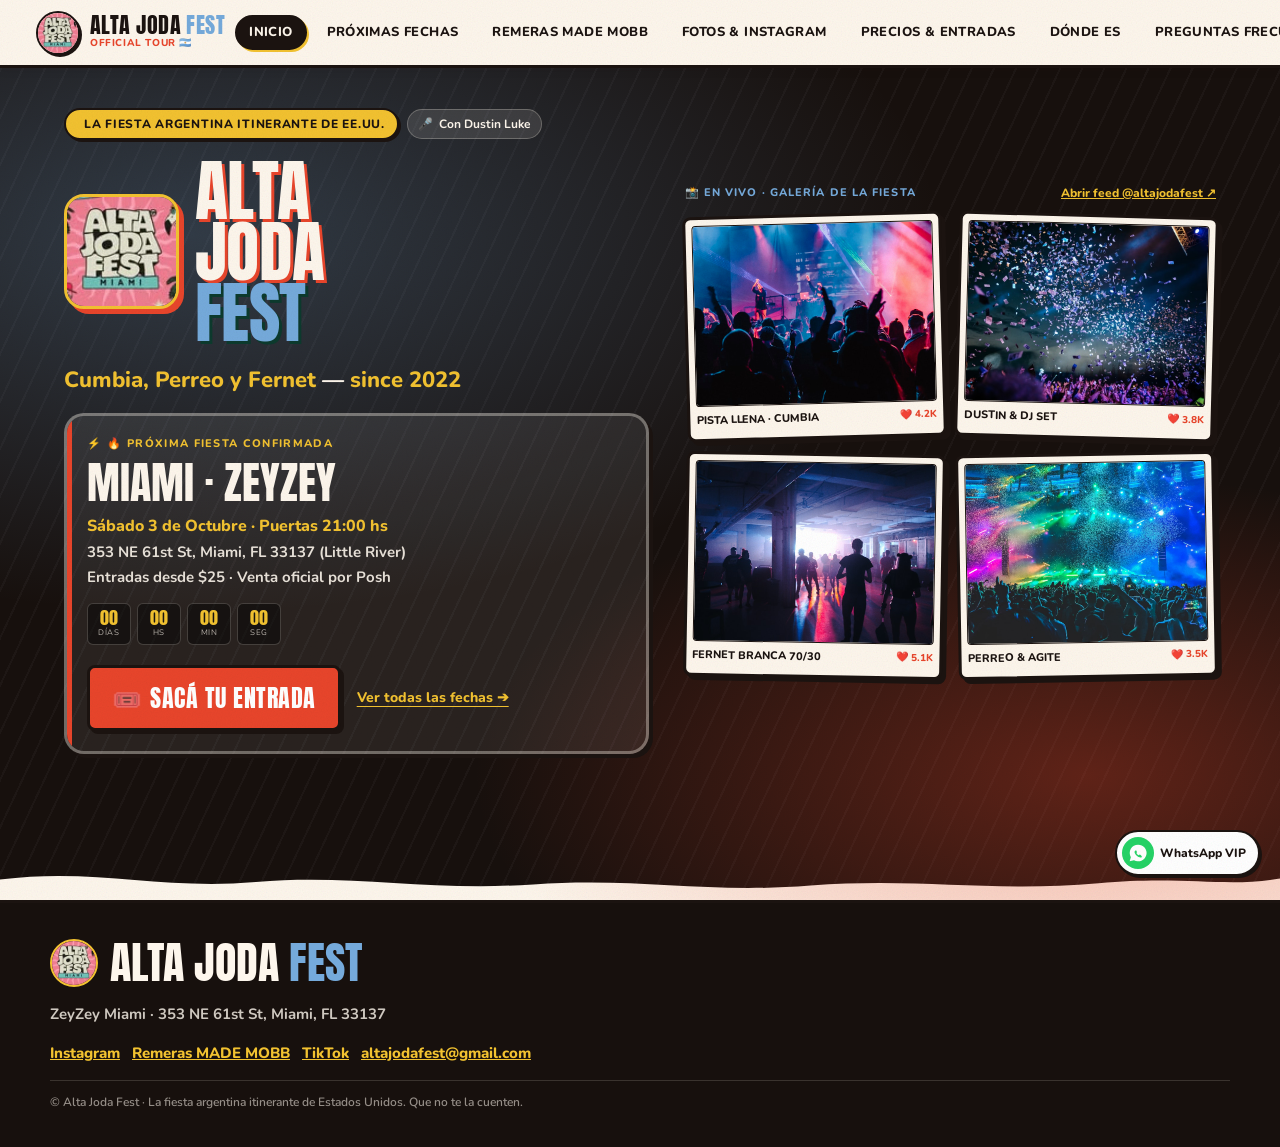
==== commit 98736218: "fix: logo oficial de Instagram como marca, menu desplegable y drawer movil optimizados, margenes cor" ====
--- a/index.html
+++ b/index.html
@@ -13,16 +13,16 @@
   <meta property="og:site_name" content="Alta Joda Fest">
   <meta property="og:title" content="Alta Joda Fest | Fiesta Argentina — Cumbia, Perreo y Fernet">
   <meta property="og:description" content="La fiesta argentina que recorre Estados Unidos. Próxima fecha: Sábado 3 de Octubre en ZeyZey Miami. Entradas desde $25.">
-  <meta property="og:image" content="og-image.png">
+  <meta property="og:image" content="assets/instagram-avatar.jpg">
   <meta property="og:url" content="https://altajodafest.com/">
   <meta name="twitter:card" content="summary_large_image">
   <meta name="twitter:site" content="@altajodafest">
   <meta name="twitter:title" content="Alta Joda Fest | Fiesta Argentina">
   <meta name="twitter:description" content="Cumbia, cuarteto, perreo y Fernet con Dustin Luke. Sacá tus entradas.">
-  <meta name="twitter:image" content="og-image.png">
-
-  <!-- Favicon SVG -->
-  <link rel="icon" href="data:image/svg+xml,%3Csvg xmlns='http://www.w3.org/2000/svg' viewBox='0 0 64 64'%3E%3Crect width='64' height='64' rx='14' fill='%2375AADB'/%3E%3Ctext x='32' y='45' font-family='Impact,sans-serif' font-size='36' text-anchor='middle' fill='%23FDF6EC'%3EAJ%3C/text%3E%3C/svg%3E">
+  <meta name="twitter:image" content="assets/instagram-avatar.jpg">
+
+  <!-- Favicon: Official Instagram Logo -->
+  <link rel="icon" href="assets/instagram-avatar.jpg">
 
   <!-- Google Fonts Preconnect -->
   <link rel="preconnect" href="https://fonts.googleapis.com">
@@ -44,6 +44,7 @@
         "email": "altajodafest@gmail.com",
         "description": "La fiesta argentina itinerante de Estados Unidos. Cumbia, cuarteto, RKT, reggaetón y Fernet con coca.",
         "url": "https://altajodafest.com/",
+        "logo": "https://altajodafest.com/assets/instagram-avatar.jpg",
         "sameAs": [
           "https://www.instagram.com/altajodafest",
           "https://www.tiktok.com/@altajodafest",
@@ -86,135 +87,177 @@
   <!-- Subtle noise overlay -->
   <div class="bg-noise" aria-hidden="true"></div>
 
-  <!-- SITE HEADER WITH SECTION DROPDOWN MENU -->
+  <!-- SITE HEADER WITH OFFICIAL LOGO & CLEAN NAV -->
   <header class="site-header" role="banner">
     <div class="header-container">
       
-      <!-- Brand Logo -->
-      <a href="#inicio" class="brand-group" onclick="AJApp.switchSection('inicio'); return false;">
-        <span class="brand-badge-flag" aria-hidden="true">
-          <span></span><span></span><span></span>
-        </span>
-        <span class="brand-logo-text">Alta Joda <span>Fest</span></span>
+      <!-- Brand Logo: Official Instagram Profile Photo + Text -->
+      <a href="#inicio" class="brand-group" onclick="AJApp.switchSection('inicio'); return false;" aria-label="Alta Joda Fest - Inicio">
+        <img src="assets/instagram-avatar.jpg" alt="Logo Oficial Alta Joda Fest" class="brand-official-logo-img">
+        <div class="brand-text-block">
+          <span class="brand-logo-text">Alta Joda <span>Fest</span></span>
+          <span class="brand-sub-badge">Official Tour 🇦🇷</span>
+        </div>
       </a>
 
-      <!-- Quick Navigation Pills (Desktop) -->
-      <nav class="quick-pills-bar" aria-label="Navegación rápida de secciones">
-        <a href="#inicio" class="nav-pill active" data-target-section="inicio" data-i18n="inicio">Inicio</a>
-        <a href="#fechas" class="nav-pill" data-target-section="fechas" data-i18n="fechas">Próximas Fechas</a>
-        <a href="#remeras" class="nav-pill" data-target-section="remeras" data-i18n="remeras">Remeras MADE MOBB</a>
-        <a href="#fotos" class="nav-pill" data-target-section="fotos" data-i18n="fotos">Fotos & IG</a>
-        <a href="#entradas" class="nav-pill" data-target-section="entradas" data-i18n="entradas">Entradas</a>
-        <a href="#locacion" class="nav-pill" data-target-section="locacion" data-i18n="locacion">Dónde es</a>
-        <a href="#faq" class="nav-pill" data-target-section="faq" data-i18n="faq">FAQ</a>
-        <a href="#contacto" class="nav-pill" data-target-section="contacto" data-i18n="contacto">Contacto</a>
+      <!-- Desktop Nav Links -->
+      <nav class="header-nav-desktop" aria-label="Navegación principal">
+        <a href="#inicio" class="nav-link-btn active" data-target-section="inicio" data-i18n="inicio">Inicio</a>
+        <a href="#fechas" class="nav-link-btn" data-target-section="fechas" data-i18n="fechas">Próximas Fechas</a>
+        <a href="#remeras" class="nav-link-btn" data-target-section="remeras" data-i18n="remeras">Remeras MADE MOBB</a>
+        <a href="#fotos" class="nav-link-btn" data-target-section="fotos" data-i18n="fotos">Fotos & IG</a>
+        <a href="#entradas" class="nav-link-btn" data-target-section="entradas" data-i18n="entradas">Entradas</a>
+        <a href="#locacion" class="nav-link-btn" data-target-section="locacion" data-i18n="locacion">Dónde es</a>
+        <a href="#faq" class="nav-link-btn" data-target-section="faq" data-i18n="faq">FAQ</a>
+        <a href="#contacto" class="nav-link-btn" data-target-section="contacto" data-i18n="contacto">Contacto</a>
       </nav>
 
-      <!-- Dropdown Navigation Trigger & Dropdown Menu -->
-      <div class="dropdown-nav-wrapper">
-        <button type="button" id="section-menu-btn" class="section-menu-btn" aria-haspopup="true" aria-expanded="false" aria-label="Abrir menú de secciones">
-          <span id="current-section-label">🏠 Inicio</span>
-          <span class="dropdown-arrow" aria-hidden="true">▾</span>
-        </button>
-
-        <!-- Dropdown Menu items -->
-        <div id="section-dropdown-menu" class="section-dropdown-menu" role="menu">
-          <span class="dropdown-header-tag" data-i18n="selectSection">⚡ Seleccionar Sección</span>
+      <!-- Header Actions: Dropdown, Lang switch, Tickets, Mobile Menu Button -->
+      <div class="header-actions">
+        
+        <!-- Desktop Dropdown Popover Trigger -->
+        <div class="dropdown-wrapper">
+          <button type="button" id="desktop-dropdown-trigger" class="btn-dropdown-trigger" aria-haspopup="true" aria-expanded="false">
+            <span data-i18n="menuLabel">Secciones ▾</span>
+          </button>
           
-          <a href="#inicio" class="dropdown-item active" data-target-section="inicio" role="menuitem">
-            <span class="dropdown-item-icon">🏠</span>
-            <div class="dropdown-item-text">
-              <span class="dropdown-item-title">Inicio</span>
-              <span class="dropdown-item-desc">Fotos, título y próxima fecha</span>
-            </div>
-          </a>
-
-          <a href="#fechas" class="dropdown-item" data-target-section="fechas" role="menuitem">
-            <span class="dropdown-item-icon">📅</span>
-            <div class="dropdown-item-text">
-              <span class="dropdown-item-title">Próximas Fechas</span>
-              <span class="dropdown-item-desc">Miami, Dallas, DC, Kansas City</span>
-            </div>
-          </a>
-
-          <a href="#remeras" class="dropdown-item" data-target-section="remeras" role="menuitem">
-            <span class="dropdown-item-icon">👕</span>
-            <div class="dropdown-item-text">
-              <span class="dropdown-item-title">Remeras MADE MOBB</span>
-              <span class="dropdown-item-desc">Cápsula oficial de streetwear</span>
-            </div>
-          </a>
-
-          <a href="#fotos" class="dropdown-item" data-target-section="fotos" role="menuitem">
-            <span class="dropdown-item-icon">📸</span>
-            <div class="dropdown-item-text">
-              <span class="dropdown-item-title">Fotos & Instagram</span>
-              <span class="dropdown-item-desc">Feed directo @altajodafest</span>
-            </div>
-          </a>
-
-          <a href="#entradas" class="dropdown-item" data-target-section="entradas" role="menuitem">
-            <span class="dropdown-item-icon">🎟️</span>
-            <div class="dropdown-item-text">
-              <span class="dropdown-item-title">Precios & Tiers</span>
-              <span class="dropdown-item-desc">Preventa, Early Bird y Puerta</span>
-            </div>
-          </a>
-
-          <a href="#locacion" class="dropdown-item" data-target-section="locacion" role="menuitem">
-            <span class="dropdown-item-icon">📍</span>
-            <div class="dropdown-item-text">
-              <span class="dropdown-item-title">Dónde es (Venues)</span>
-              <span class="dropdown-item-desc">Mapas, direcciones y tips</span>
-            </div>
-          </a>
-
-          <a href="#faq" class="dropdown-item" data-target-section="faq" role="menuitem">
-            <span class="dropdown-item-icon">❓</span>
-            <div class="dropdown-item-text">
-              <span class="dropdown-item-title">Preguntas Frecuentes</span>
-              <span class="dropdown-item-desc">Edad 21+, lluvia, dress code</span>
-            </div>
-          </a>
-
-          <a href="#contacto" class="dropdown-item" data-target-section="contacto" role="menuitem">
-            <span class="dropdown-item-icon">📬</span>
-            <div class="dropdown-item-text">
-              <span class="dropdown-item-title">Contacto & Redes</span>
-              <span class="dropdown-item-desc">Instagram, WhatsApp VIP y más</span>
-            </div>
-          </a>
-        </div>
-      </div>
-
-      <!-- Header Actions: Lang switch + Ticket shortcut -->
-      <div class="header-actions">
+          <div id="desktop-dropdown-popover" class="desktop-dropdown-popover" role="menu">
+            <a href="#inicio" class="popover-item active" data-target-section="inicio" role="menuitem">
+              <span class="popover-item-icon">🏠</span>
+              <span>Inicio (Fotos & Próxima)</span>
+            </a>
+            <a href="#fechas" class="popover-item" data-target-section="fechas" role="menuitem">
+              <span class="popover-item-icon">📅</span>
+              <span>Próximas Fechas & Tour</span>
+            </a>
+            <a href="#remeras" class="popover-item" data-target-section="remeras" role="menuitem">
+              <span class="popover-item-icon">👕</span>
+              <span>Remeras MADE MOBB</span>
+            </a>
+            <a href="#fotos" class="popover-item" data-target-section="fotos" role="menuitem">
+              <span class="popover-item-icon">📸</span>
+              <span>Fotos & Instagram Oficial</span>
+            </a>
+            <a href="#entradas" class="popover-item" data-target-section="entradas" role="menuitem">
+              <span class="popover-item-icon">🎟️</span>
+              <span>Precios & Entradas</span>
+            </a>
+            <a href="#locacion" class="popover-item" data-target-section="locacion" role="menuitem">
+              <span class="popover-item-icon">📍</span>
+              <span>Dónde es (Venues & Mapas)</span>
+            </a>
+            <a href="#faq" class="popover-item" data-target-section="faq" role="menuitem">
+              <span class="popover-item-icon">❓</span>
+              <span>Preguntas Frecuentes</span>
+            </a>
+            <a href="#contacto" class="popover-item" data-target-section="contacto" role="menuitem">
+              <span class="popover-item-icon">📬</span>
+              <span>Contacto & WhatsApp VIP</span>
+            </a>
+          </div>
+        </div>
+
+        <!-- Language Switch -->
         <div class="lang-switch" role="group" aria-label="Selector de idioma">
           <button type="button" class="lang-btn active" data-lang="es" aria-pressed="true">ES</button>
           <button type="button" class="lang-btn" data-lang="en" aria-pressed="false">EN</button>
         </div>
 
+        <!-- Header Tickets Button (Desktop) -->
         <a href="https://posh.vip/e/alta-joda-fest-miami" target="_blank" rel="noopener" class="btn-header-tickets">
           <span aria-hidden="true">🎟️</span>
           <span data-i18n="getTickets">Entradas</span>
         </a>
+
+        <!-- Mobile Menu Hamburger Button -->
+        <button type="button" id="btn-mobile-menu-toggle" class="btn-mobile-menu-toggle" aria-label="Abrir Menú de Secciones">
+          <span class="hamburger-bars" aria-hidden="true">☰</span>
+          <span>Menú</span>
+        </button>
+
       </div>
 
     </div>
   </header>
 
-  <!-- MAIN WRAPPER (SECTIONS) -->
+  <!-- MOBILE NAVIGATION DRAWER (CLEAN TOUCH SHEET) -->
+  <div id="mobile-nav-drawer" class="mobile-nav-drawer" role="dialog" aria-modal="true" aria-label="Menú de Secciones">
+    <div class="mobile-drawer-sheet">
+      <div class="mobile-drawer-header">
+        <h3 class="mobile-drawer-title">Menú de Secciones</h3>
+        <button type="button" id="btn-close-drawer" class="btn-close-drawer" aria-label="Cerrar menú">✕</button>
+      </div>
+
+      <ul class="mobile-drawer-list">
+        <li>
+          <a href="#inicio" class="mobile-drawer-item active" data-target-section="inicio">
+            <span class="mobile-drawer-icon">🏠</span>
+            <span>Inicio (Fotos & Próxima Fecha)</span>
+          </a>
+        </li>
+        <li>
+          <a href="#fechas" class="mobile-drawer-item" data-target-section="fechas">
+            <span class="mobile-drawer-icon">📅</span>
+            <span>Próximas Fechas & Tour 2026</span>
+          </a>
+        </li>
+        <li>
+          <a href="#remeras" class="mobile-drawer-item" data-target-section="remeras">
+            <span class="mobile-drawer-icon">👕</span>
+            <span>Remeras MADE MOBB (Colaboración)</span>
+          </a>
+        </li>
+        <li>
+          <a href="#fotos" class="mobile-drawer-item" data-target-section="fotos">
+            <span class="mobile-drawer-icon">📸</span>
+            <span>Fotos & Feed de Instagram</span>
+          </a>
+        </li>
+        <li>
+          <a href="#entradas" class="mobile-drawer-item" data-target-section="entradas">
+            <span class="mobile-drawer-icon">🎟️</span>
+            <span>Precios & Tiers de Entradas</span>
+          </a>
+        </li>
+        <li>
+          <a href="#locacion" class="mobile-drawer-item" data-target-section="locacion">
+            <span class="mobile-drawer-icon">📍</span>
+            <span>Dónde es (ZeyZey, Dallas, DC, KC)</span>
+          </a>
+        </li>
+        <li>
+          <a href="#faq" class="mobile-drawer-item" data-target-section="faq">
+            <span class="mobile-drawer-icon">❓</span>
+            <span>Preguntas Frecuentes (FAQ)</span>
+          </a>
+        </li>
+        <li>
+          <a href="#contacto" class="mobile-drawer-item" data-target-section="contacto">
+            <span class="mobile-drawer-icon">📬</span>
+            <span>Contacto & WhatsApp VIP</span>
+          </a>
+        </li>
+      </ul>
+
+      <a href="https://posh.vip/e/alta-joda-fest-miami" target="_blank" rel="noopener" class="mobile-drawer-tickets-btn">
+        <span aria-hidden="true">🎟️</span>
+        <span>Comprar Entradas (Miami Oct 3)</span>
+      </a>
+    </div>
+  </div>
+
+  <!-- MAIN SECTIONS -->
   <main id="main-content">
 
     <!-- ==============================================
-         1. SECCIÓN INICIO (HERO + FOTOS + PRÓXIMO EVENTO)
+         1. SECCIÓN INICIO (HERO + OFFICIAL LOGO + FOTOS + PRÓXIMO EVENTO)
          ============================================== -->
     <section id="section-inicio" class="content-section active" aria-labelledby="hero-title">
       <div class="hero-glow-bg" aria-hidden="true"></div>
       
       <div class="hero-layout-grid">
         
-        <!-- Left: Badges, Title, Story, and Next Event Card -->
+        <!-- Left Hero: Badges, Official Instagram Logo Graphic, Title & Next Event Card -->
         <div class="hero-content">
           <div class="hero-badge-container">
             <div class="hero-tag-arg">
@@ -227,15 +270,21 @@
             </div>
           </div>
 
-          <h1 id="hero-title" class="hero-main-title">
-            Alta<br>Joda<br><span class="word-fest">Fest</span>
-          </h1>
+          <!-- OFFICIAL INSTAGRAM LOGO (User explicit requirement) -->
+          <div class="hero-official-logo-brand-block">
+            <img src="assets/instagram-avatar.jpg" alt="Logo Oficial Alta Joda Fest de Instagram" class="hero-instagram-avatar-logo">
+            <div class="hero-logo-titles">
+              <h1 id="hero-title" class="hero-main-title">
+                Alta<br>Joda<br><span class="word-fest">Fest</span>
+              </h1>
+            </div>
+          </div>
 
           <p class="hero-tagline">
             <span data-i18n="cumbiaPerreo">Cumbia, Perreo y Fernet</span> — <span>since 2022</span>
           </p>
 
-          <!-- Featured Next Event Card (Right in Inicio) -->
+          <!-- Featured Next Event Card -->
           <div class="hero-next-event-card">
             <div class="next-event-badge">
               <span aria-hidden="true">⚡</span>
@@ -284,7 +333,7 @@
           </div>
         </div>
 
-        <!-- Right: FOTOS EN EL INICIO (Live Photo Showcase Cluster) -->
+        <!-- Right Hero: FOTOS EN EL INICIO (Live Photo Showcase) -->
         <div class="hero-photos-showcase">
           <div class="photos-showcase-header">
             <span class="photos-showcase-tag" data-i18n="photosHeroTag">📸 En Vivo · Galería de la Fiesta</span>
@@ -293,10 +342,9 @@
             </a>
           </div>
 
-          <!-- Collage of 4 interactive party photos -->
+          <!-- 2x2 Collage Grid of interactive party photos -->
           <div class="hero-photos-collage">
             
-            <!-- Photo 1: Crowd -->
             <div class="hero-photo-card card-1" data-lightbox-src="assets/photos/fiesta-crowd.jpg" data-lightbox-caption="Pista explotada en ZeyZey Miami cantando cumbia y agitando banderas 🇦🇷">
               <div class="photo-img-wrap">
                 <img src="assets/photos/fiesta-crowd.jpg" alt="Pista de baile de Alta Joda Fest con la multitud cantando" loading="eager">
@@ -307,8 +355,7 @@
               </div>
             </div>
 
-            <!-- Photo 2: DJ & Stage -->
-            <div class="hero-photo-card card-2" data-lightbox-src="assets/photos/fiesta-dj.jpg" data-lightbox-caption="Dustin Luke y DJ en vivo bajando cumbia santafesina, cuarteto y RKT 🔥">
+            <div class="hero-photo-card card-2" data-lightbox-src="assets/photos/fiesta-dj.jpg" data-lightbox-caption="Dustin Luke y DJ en vivo bajando cumbia villera, cuarteto y RKT 🔥">
               <div class="photo-img-wrap">
                 <img src="assets/photos/fiesta-dj.jpg" alt="DJ y escenario en vivo de Alta Joda Fest" loading="eager">
               </div>
@@ -318,7 +365,6 @@
               </div>
             </div>
 
-            <!-- Photo 3: Fernet con coca -->
             <div class="hero-photo-card card-3" data-lightbox-src="assets/photos/fiesta-fernet.jpg" data-lightbox-caption="Jarra de Fernet con Coca 70/30 bien fría, clásica de la fiesta 🥃">
               <div class="photo-img-wrap">
                 <img src="assets/photos/fiesta-fernet.jpg" alt="Brindis con Fernet con Coca en Alta Joda Fest" loading="lazy">
@@ -329,7 +375,6 @@
               </div>
             </div>
 
-            <!-- Photo 4: Perreo & Vibe -->
             <div class="hero-photo-card card-4" data-lightbox-src="assets/photos/fiesta-perreo.jpg" data-lightbox-caption="Bailando hasta que prenden las luces, sin dress code y con pura energía 🇦🇷✨">
               <div class="photo-img-wrap">
                 <img src="assets/photos/fiesta-perreo.jpg" alt="Gente bailando en Alta Joda Fest" loading="lazy">
@@ -366,10 +411,9 @@
           </p>
         </div>
 
-        <!-- Cards grid of upcoming tour dates -->
         <div class="dates-grid">
           
-          <!-- Event 1: Miami (Featured) -->
+          <!-- Event 1: Miami -->
           <article class="date-event-card featured-card">
             <div class="event-card-header">
               <h3 class="event-city-title">Miami</h3>
@@ -382,7 +426,7 @@
             <ul class="event-tags-list">
               <li class="event-tag-item">21+ con ID</li>
               <li class="event-tag-item">Al aire libre</li>
-              <li class="event-tag-item">Estacionamiento gratis</li>
+              <li class="event-tag-item">Estacionamiento en la zona</li>
             </ul>
 
             <div class="event-pricing-row">
@@ -413,7 +457,7 @@
             <ul class="event-tags-list">
               <li class="event-tag-item">21+ con ID</li>
               <li class="event-tag-item">Indoor + Patio</li>
-              <li class="event-tag-item">Estacionamiento en la zona</li>
+              <li class="event-tag-item">Lotes de Deep Ellum</li>
             </ul>
 
             <div class="event-pricing-row">
@@ -443,7 +487,7 @@
 
             <ul class="event-tags-list">
               <li class="event-tag-item">21+ con ID</li>
-              <li class="event-tag-item">Cocina latina abierta</li>
+              <li class="event-tag-item">Cocina latina</li>
               <li class="event-tag-item">Cerca del Metro</li>
             </ul>
 
@@ -474,7 +518,7 @@
 
             <ul class="event-tags-list">
               <li class="event-tag-item">21+ con ID</li>
-              <li class="event-tag-item">Estacionamiento gratis</li>
+              <li class="event-tag-item">Estacionamiento propio</li>
               <li class="event-tag-item">Accesible</li>
             </ul>
 
@@ -529,7 +573,7 @@
         <!-- Section Navigation Footer -->
         <div class="section-next-footer">
           <button type="button" class="btn-open-menu-again">
-            <span>⚡ Explorar Menú de Secciones</span>
+            <span>⚡ Explorar Menú</span>
           </button>
           <button type="button" class="btn-next-section" data-next-section="remeras">
             <span>Ver Remeras MADE MOBB ➔</span>
@@ -550,12 +594,11 @@
           <span class="section-kicker">👕 Colaboración Oficial · Streetwear</span>
           <h2 id="remeras-title" class="section-title">Cápsula Alta Joda × MADE MOBB</h2>
           <p class="section-subtitle">
-            Unión pesada entre la cultura de fiesta argentina y la marca streetwear de Kansas City <strong>MADE MOBB</strong>. 
+            Unión directa entre la cultura cumbiera argentina y la marca pesada de streetwear de Kansas City <strong>MADE MOBB</strong>. 
             Prendas de corte premium, serigrafía pesada y detalles con la celeste y blanca.
           </p>
         </div>
 
-        <!-- Collab Story Banner with direct link to full collection -->
         <div class="collab-story-banner">
           <div>
             <div class="collab-logos">
@@ -565,13 +608,13 @@
             </div>
             <p class="collab-desc">
               Diseñadas para bancar la noche: 100% algodón de alto gramaje con el icónico carpincho argentino, 
-              güiro de cumbia, jarra de Fernet y el toro mecánico de Kansas City. Stock limitado por lanzamiento.
+              güiro de cumbia, jarra de Fernet y el toro mecánico de Kansas City.
             </p>
           </div>
 
           <div class="collab-banner-actions">
             <a href="https://www.mademobb.com/collections/alta-joda-collaboration" target="_blank" rel="noopener" class="btn-visit-mademobb">
-              <span>Ver Colección Completa ↗</span>
+              <span>Ver Colección en MADE MOBB ↗</span>
             </a>
             <span class="collab-shipping-info">📦 Envíos directos a todo Estados Unidos</span>
           </div>
@@ -594,11 +637,10 @@
               </div>
 
               <p class="merch-details-text">
-                Color negro lavado estilo vintage. Ilustración en la espalda del carpincho con lentes de sol, 
+                Color negro lavado estilo vintage. Ilustración en la espalda del carpincho con lentes oscuros, 
                 gorra KC, camiseta argentina de fútbol y güiro de cumbia villera.
               </p>
 
-              <!-- Size selector pills -->
               <div class="merch-sizes-block">
                 <span class="sizes-label">Talles disponibles:</span>
                 <div class="size-pills-row">
@@ -635,7 +677,6 @@
                 con capa de bandera argentina y jarra viajera de Fernet con Coca ("AJF").
               </p>
 
-              <!-- Size selector pills -->
               <div class="merch-sizes-block">
                 <span class="sizes-label">Talles disponibles:</span>
                 <div class="size-pills-row">
@@ -656,10 +697,9 @@
 
         </div>
 
-        <!-- Section Navigation Footer -->
         <div class="section-next-footer">
           <button type="button" class="btn-open-menu-again">
-            <span>⚡ Explorar Menú de Secciones</span>
+            <span>⚡ Explorar Menú</span>
           </button>
           <button type="button" class="btn-next-section" data-next-section="fotos">
             <span>Ver Fotos & Feed de Instagram ➔</span>
@@ -684,10 +724,10 @@
           </p>
         </div>
 
-        <!-- Instagram Profile Banner Card -->
+        <!-- Instagram Profile Banner Card with Official Profile Photo -->
         <div class="instagram-profile-card">
           <div class="ig-profile-info">
-            <div class="ig-avatar-badge" aria-hidden="true">AJ</div>
+            <img src="assets/instagram-avatar.jpg" alt="Foto de Perfil Oficial de Instagram @altajodafest" class="ig-official-avatar-img">
             <div class="ig-names">
               <div class="ig-handle-verified">
                 <span>@altajodafest</span>
@@ -706,44 +746,36 @@
 
         <!-- Instagram Stories Highlights Row -->
         <div class="ig-stories-strip" aria-label="Historias destacadas de Instagram">
-          
           <a href="https://www.instagram.com/altajodafest/" target="_blank" rel="noopener" class="ig-story-circle">
             <div class="story-ring"><div class="story-inner">🌴</div></div>
             <span class="story-label">Miami</span>
           </a>
-
           <a href="https://www.instagram.com/altajodafest/" target="_blank" rel="noopener" class="ig-story-circle">
             <div class="story-ring"><div class="story-inner">🤠</div></div>
             <span class="story-label">Dallas</span>
           </a>
-
           <a href="https://www.instagram.com/altajodafest/" target="_blank" rel="noopener" class="ig-story-circle">
             <div class="story-ring"><div class="story-inner">🏛️</div></div>
             <span class="story-label">DC</span>
           </a>
-
           <a href="https://www.instagram.com/altajodafest/" target="_blank" rel="noopener" class="ig-story-circle">
             <div class="story-ring"><div class="story-inner">🧢</div></div>
             <span class="story-label">Kansas</span>
           </a>
-
           <a href="https://www.instagram.com/altajodafest/" target="_blank" rel="noopener" class="ig-story-circle">
             <div class="story-ring"><div class="story-inner">🥃</div></div>
             <span class="story-label">Fernet</span>
           </a>
-
           <a href="https://www.instagram.com/altajodafest/" target="_blank" rel="noopener" class="ig-story-circle">
             <div class="story-ring"><div class="story-inner">🏆</div></div>
             <span class="story-label">Mundial</span>
           </a>
-
-        </div>
-
-        <!-- Interactive Instagram Feed Grid (Directly linked to feed & posts) -->
+        </div>
+
+        <!-- Interactive Instagram Feed Grid -->
         <div class="instagram-feed-grid">
           
-          <!-- Post 1: Crowd dancing -->
-          <div class="ig-feed-post-card" data-lightbox-src="assets/photos/fiesta-crowd.jpg" data-lightbox-caption="Little River se convirtió en la cancha de Boca. Gracias a las más de mil personas que coparon ZeyZey! Nos vemos en octubre 🇦🇷🔥">
+          <div class="ig-feed-post-card" data-lightbox-src="assets/photos/fiesta-crowd.jpg" data-lightbox-caption="Little River fue una caldera. Gracias a las más de mil personas que coparon ZeyZey! Nos vemos en octubre 🇦🇷🔥">
             <img src="assets/photos/fiesta-crowd.jpg" alt="Pista de baile llena en Miami" loading="lazy">
             <div class="ig-post-overlay">
               <span class="ig-post-type-icon">▶ REEL</span>
@@ -753,13 +785,12 @@
                   <span>💬 234</span>
                 </div>
                 <p class="ig-caption-text">
-                  Little River fue una caldera. Nadie se quedó quieto. #AltaJodaFest #Miami
+                  Little River fue una fiesta total. Nadie se quedó quieto. #AltaJodaFest #Miami
                 </p>
               </div>
             </div>
           </div>
 
-          <!-- Post 2: DJ Set -->
           <div class="ig-feed-post-card" data-lightbox-src="assets/photos/fiesta-dj.jpg" data-lightbox-caption="Cuando suena Damas Gratis y Los Palmeras en el medio de Estados Unidos... la energía no se compara con nada!">
             <img src="assets/photos/fiesta-dj.jpg" alt="DJ y Dustin Luke en escenario" loading="lazy">
             <div class="ig-post-overlay">
@@ -776,7 +807,6 @@
             </div>
           </div>
 
-          <!-- Post 3: Fernet con coca -->
           <div class="ig-feed-post-card" data-lightbox-src="assets/photos/fiesta-fernet.jpg" data-lightbox-caption="El verdadero viajero de Fernet con Coca cortado en botella. 70/30 con hielo hasta arriba 🥃🇦🇷">
             <img src="assets/photos/fiesta-fernet.jpg" alt="Fernet con Coca en jarra" loading="lazy">
             <div class="ig-post-overlay">
@@ -793,7 +823,6 @@
             </div>
           </div>
 
-          <!-- Post 4: Perreo & lights -->
           <div class="ig-feed-post-card" data-lightbox-src="assets/photos/fiesta-lights.jpg" data-lightbox-caption="Las luces estroboscópicas y el RKT sonando a las 2 AM. El ambiente no para hasta que cierran el boliche.">
             <img src="assets/photos/fiesta-lights.jpg" alt="Pista iluminada con luces de fiesta" loading="lazy">
             <div class="ig-post-overlay">
@@ -810,7 +839,6 @@
             </div>
           </div>
 
-          <!-- Post 5: Dancing couple -->
           <div class="ig-feed-post-card" data-lightbox-src="assets/photos/fiesta-dancing.jpg" data-lightbox-caption="Cuarteto cordobés para mover el esqueleto. Cero careteo, cero dress code, pura fiesta argentina.">
             <img src="assets/photos/fiesta-dancing.jpg" alt="Gente bailando cumbia y cuarteto" loading="lazy">
             <div class="ig-post-overlay">
@@ -827,7 +855,6 @@
             </div>
           </div>
 
-          <!-- Post 6: Group cheering -->
           <div class="ig-feed-post-card" data-lightbox-src="assets/photos/fiesta-perreo.jpg" data-lightbox-caption="La banda argentina copando Miami. Más puentes, menos muros. Esto es Alta Joda Fest.">
             <img src="assets/photos/fiesta-perreo.jpg" alt="Grupo de amigos con bandera argentina" loading="lazy">
             <div class="ig-post-overlay">
@@ -846,10 +873,9 @@
 
         </div>
 
-        <!-- Section Navigation Footer -->
         <div class="section-next-footer">
           <button type="button" class="btn-open-menu-again">
-            <span>⚡ Explorar Menú de Secciones</span>
+            <span>⚡ Explorar Menú</span>
           </button>
           <button type="button" class="btn-next-section" data-next-section="entradas">
             <span>Ver Precios & Entradas ➔</span>
@@ -874,11 +900,9 @@
           </p>
         </div>
 
-        <!-- Tiers Bar Graphic -->
         <div class="tiers-bars-container">
-          
           <div class="tier-column-item">
-            <div class="tier-bar-visual" style="height: 80px; background: #75AADB;">
+            <div class="tier-bar-visual" style="height: 70px; background: #75AADB;">
               <span class="tier-price-display">$25</span>
             </div>
             <div class="tier-meta">
@@ -888,7 +912,7 @@
           </div>
 
           <div class="tier-column-item">
-            <div class="tier-bar-visual" style="height: 110px; background: #7FC9A0;">
+            <div class="tier-bar-visual" style="height: 95px; background: #7FC9A0;">
               <span class="tier-price-display">$30</span>
             </div>
             <div class="tier-meta">
@@ -898,27 +922,27 @@
           </div>
 
           <div class="tier-column-item">
-            <div class="tier-bar-visual" style="height: 140px; background: #F2C230;">
+            <div class="tier-bar-visual" style="height: 125px; background: #F2C230;">
               <span class="tier-price-display">$35</span>
             </div>
             <div class="tier-meta">
-              <span class="tier-name-title">General Admission 1</span>
+              <span class="tier-name-title">GA Tier 1</span>
               <span class="tier-status-text" style="color: #FFECA8;">A la venta 🔥</span>
             </div>
           </div>
 
           <div class="tier-column-item">
-            <div class="tier-bar-visual" style="height: 175px; background: #FF8A3D;">
+            <div class="tier-bar-visual" style="height: 155px; background: #FF8A3D;">
               <span class="tier-price-display">$40</span>
             </div>
             <div class="tier-meta">
-              <span class="tier-name-title">General Admission 2</span>
+              <span class="tier-name-title">GA Tier 2</span>
               <span class="tier-status-text">Próximo tramo</span>
             </div>
           </div>
 
           <div class="tier-column-item">
-            <div class="tier-bar-visual" style="height: 210px; background: #E8452B;">
+            <div class="tier-bar-visual" style="height: 190px; background: #E8452B;">
               <span class="tier-price-display">$50</span>
             </div>
             <div class="tier-meta">
@@ -926,10 +950,8 @@
               <span class="tier-status-text">Sujeto a capacidad</span>
             </div>
           </div>
-
-        </div>
-
-        <!-- Spectrum indicator -->
+        </div>
+
         <div class="pricing-spectrum-row">
           <span>Ahora (Preventa)</span>
           <span class="spectrum-line" aria-hidden="true"></span>
@@ -938,16 +960,15 @@
 
         <div class="platforms-note-box">
           <p>
-            <strong>Información importante de ticketing:</strong> La venta corre a través de plataformas autorizadas 
+            <strong>Información de ticketing:</strong> La venta corre a través de plataformas autorizadas 
             (<strong>Posh.vip</strong> para Miami y KC, <strong>Eventbrite</strong> para Dallas, y <strong>Shotgun.live</strong> para Washington DC). 
-            No compres entradas a revendedores en redes sociales; si el QR ya fue escaneado no podrás ingresar.
+            No compres entradas a revendedores informales; si el QR ya fue usado te quedás afuera.
           </p>
         </div>
 
-        <!-- Section Navigation Footer -->
         <div class="section-next-footer">
           <button type="button" class="btn-open-menu-again">
-            <span>⚡ Explorar Menú de Secciones</span>
+            <span>⚡ Explorar Menú</span>
           </button>
           <button type="button" class="btn-next-section" data-next-section="locacion">
             <span>Ver Dónde es & Venues ➔</span>
@@ -972,7 +993,6 @@
           </p>
         </div>
 
-        <!-- City tabs -->
         <div class="city-tabs-row" role="tablist" aria-label="Seleccionar ciudad de la fiesta">
           <button type="button" class="city-tab-btn active" data-venue="miami" role="tab" aria-selected="true">Miami (ZeyZey)</button>
           <button type="button" class="city-tab-btn" data-venue="dallas" role="tab" aria-selected="false">Dallas (It'll Do)</button>
@@ -980,7 +1000,6 @@
           <button type="button" class="city-tab-btn" data-venue="kansas" role="tab" aria-selected="false">Kansas City (The Truman)</button>
         </div>
 
-        <!-- Venue Display Card with Map -->
         <div class="city-venue-display-card">
           <iframe id="venue-map-iframe" class="map-embed-frame" title="ZeyZey Miami Map" src="https://www.google.com/maps?q=ZeyZey,%20353%20NE%2061st%20St,%20Miami,%20FL%2033137&z=15&output=embed" loading="lazy" referrerpolicy="no-referrer-when-downgrade"></iframe>
 
@@ -997,16 +1016,13 @@
               </a>
             </div>
 
-            <ul id="venue-notes-list" class="city-venue-notes-grid">
-              <!-- Dynamically populated via JS -->
-            </ul>
-          </div>
-        </div>
-
-        <!-- Section Navigation Footer -->
+            <ul id="venue-notes-list" class="city-venue-notes-grid"></ul>
+          </div>
+        </div>
+
         <div class="section-next-footer">
           <button type="button" class="btn-open-menu-again">
-            <span>⚡ Explorar Menú de Secciones</span>
+            <span>⚡ Explorar Menú</span>
           </button>
           <button type="button" class="btn-next-section" data-next-section="faq">
             <span>Ver Preguntas Frecuentes (FAQ) ➔</span>
@@ -1069,7 +1085,7 @@
               <span class="faq-toggle-icon" aria-hidden="true">+</span>
             </button>
             <div class="faq-answer-pane">
-              En Miami (ZeyZey), el lote público cruzando la 61 es gratuito. En Dallas hay lotes pagos sobre Elm St. En Kansas City, The Truman tiene estacionamiento propio gratuito. En Washington DC recomendamos llegar en Metro o Uber.
+              En Miami (ZeyZey), recomendamos llegar en Uber/Lyft o estacionar en los alrededores de Little River. En Dallas hay lotes pagos sobre Elm St. En Kansas City, The Truman tiene estacionamiento propio. En Washington DC recomendamos llegar en Metro.
             </div>
           </div>
 
@@ -1095,10 +1111,9 @@
 
         </div>
 
-        <!-- Section Navigation Footer -->
         <div class="section-next-footer">
           <button type="button" class="btn-open-menu-again">
-            <span>⚡ Explorar Menú de Secciones</span>
+            <span>⚡ Explorar Menú</span>
           </button>
           <button type="button" class="btn-next-section" data-next-section="contacto">
             <span>Ir a Contacto & Redes ➔</span>
@@ -1125,40 +1140,36 @@
 
         <div class="contact-grid-cards">
           
-          <!-- INSTAGRAM DESTACADO (Requerimiento explícito) -->
+          <!-- INSTAGRAM DESTACADO -->
           <a href="https://www.instagram.com/altajodafest/" target="_blank" rel="noopener" class="contact-highlight-card">
             <span class="platform-label">Instagram Oficial</span>
             <span class="platform-handle">@altajodafest</span>
             <p class="platform-desc">
               El canal principal donde anunciamos preventas, sorteos de Fernet, fotos de la fiesta y backstage con Dustin Luke. Seguinos.
             </p>
-            <span style="font-weight: 800; text-decoration: underline; margin-top: 10px;">Abrir perfil en Instagram ↗</span>
+            <span style="font-weight: 800; text-decoration: underline; margin-top: 8px;">Abrir perfil en Instagram ↗</span>
           </a>
 
           <!-- Quick Actions Column -->
           <div class="contact-quick-links-column">
             
-            <!-- WhatsApp VIP -->
             <a href="https://wa.me/17865550123?text=Hola!%20Quiero%20info%20de%20mesas%20VIP%20y%20entradas%20para%20Alta%20Joda%20Fest%20%F0%9F%87%A6%F0%9F%87%B7" target="_blank" rel="noopener" class="contact-action-box">
-              <span aria-hidden="true" style="font-size: 20px;">💬</span>
+              <span aria-hidden="true" style="font-size: 18px;">💬</span>
               <span>WhatsApp VIP · +1 (786) 555-0123</span>
             </a>
 
-            <!-- TikTok -->
             <a href="https://www.tiktok.com/@altajodafest" target="_blank" rel="noopener" class="contact-action-box">
-              <span aria-hidden="true" style="font-size: 20px;">🎵</span>
+              <span aria-hidden="true" style="font-size: 18px;">🎵</span>
               <span>TikTok · @altajodafest</span>
             </a>
 
-            <!-- Email -->
             <a href="mailto:altajodafest@gmail.com" class="contact-action-box">
-              <span aria-hidden="true" style="font-size: 20px;">✉️</span>
+              <span aria-hidden="true" style="font-size: 18px;">✉️</span>
               <span>Email · altajodafest@gmail.com</span>
             </a>
 
-            <!-- Typeform: Bring to my city -->
             <a href="https://form.typeform.com/to/altajoda" target="_blank" rel="noopener" class="contact-action-box box-yellow">
-              <span aria-hidden="true" style="font-size: 20px;">✍️</span>
+              <span aria-hidden="true" style="font-size: 18px;">✍️</span>
               <span>Quiero Alta Joda en mi ciudad</span>
             </a>
 
@@ -1166,7 +1177,7 @@
 
         </div>
 
-        <!-- Sponsors & Brand Partnerships Callout -->
+        <!-- Sponsors Callout -->
         <div class="sponsors-callout-card">
           <span class="sponsor-kicker">Marcas & Activaciones</span>
           <h3 class="sponsor-title">Llegá a la comunidad argentina más activa de EE.UU.</h3>
@@ -1178,10 +1189,9 @@
           </a>
         </div>
 
-        <!-- Section Navigation Footer -->
         <div class="section-next-footer">
           <button type="button" class="btn-open-menu-again">
-            <span>⚡ Explorar Menú de Secciones</span>
+            <span>⚡ Explorar Menú</span>
           </button>
           <button type="button" class="btn-next-section" data-next-section="inicio">
             <span>Volver al Inicio 🏠</span>
@@ -1193,7 +1203,7 @@
 
   </main>
 
-  <!-- STICKY MOBILE BOTTOM BAR (TICKETS SHORTCUT) -->
+  <!-- STICKY MOBILE BOTTOM BAR -->
   <div class="mobile-sticky-bottom-bar" role="complementary" aria-label="Acceso rápido a entradas">
     <div class="mobile-bar-info">
       <p class="mobile-bar-label">Próxima Fecha</p>
@@ -1207,7 +1217,7 @@
   <!-- FLOATING WHATSAPP BUTTON -->
   <a href="https://wa.me/17865550123?text=Hola!%20Quiero%20info%20de%20la%20pr%C3%B3xima%20Alta%20Joda%20Fest%20%F0%9F%87%A6%F0%9F%87%B7" target="_blank" rel="noopener" class="floating-whatsapp-btn" aria-label="Escribinos por WhatsApp">
     <span class="whatsapp-circle-icon" aria-hidden="true">
-      <svg viewBox="0 0 24 24" width="22" height="22"><path fill="currentColor" d="M12 2a10 10 0 0 0-8.6 15L2 22l5.2-1.4A10 10 0 1 0 12 2Zm5.1 14.1c-.2.6-1.2 1.2-1.7 1.2-.5.1-1 .1-1.7-.1-1.6-.5-3.2-1.6-4.4-3.1-.9-1-1.5-2.2-1.5-3.2 0-.6.3-1.3.8-1.7.2-.2.4-.2.6-.2h.5c.2 0 .3.1.4.4l.6 1.4c.1.2 0 .4-.1.5l-.4.5c-.1.1-.1.3 0 .4.5.9 1.5 1.9 2.6 2.4.2.1.3.1.4 0l.5-.6c.1-.2.3-.2.5-.1l1.4.7c.2.1.3.2.3.4.1.3 0 .7-.1 1Z"/></svg>
+      <svg viewBox="0 0 24 24" width="20" height="20"><path fill="currentColor" d="M12 2a10 10 0 0 0-8.6 15L2 22l5.2-1.4A10 10 0 1 0 12 2Zm5.1 14.1c-.2.6-1.2 1.2-1.7 1.2-.5.1-1 .1-1.7-.1-1.6-.5-3.2-1.6-4.4-3.1-.9-1-1.5-2.2-1.5-3.2 0-.6.3-1.3.8-1.7.2-.2.4-.2.6-.2h.5c.2 0 .3.1.4.4l.6 1.4c.1.2 0 .4-.1.5l-.4.5c-.1.1-.1.3 0 .4.5.9 1.5 1.9 2.6 2.4.2.1.3.1.4 0l.5-.6c.1-.2.3-.2.5-.1l1.4.7c.2.1.3.2.3.4.1.3 0 .7-.1 1Z"/></svg>
     </span>
     <span class="whatsapp-tooltip-text">WhatsApp VIP</span>
   </a>
@@ -1233,7 +1243,11 @@
   <!-- SITE FOOTER -->
   <footer class="site-footer" role="contentinfo">
     <div class="footer-inner-container">
-      <p class="footer-brand">Alta Joda <span>Fest</span></p>
+      <div class="footer-brand-row">
+        <img src="assets/instagram-avatar.jpg" alt="Logo Oficial Alta Joda" class="footer-official-logo">
+        <p class="footer-brand">Alta Joda <span>Fest</span></p>
+      </div>
+
       <p class="footer-venue-line">ZeyZey Miami · 353 NE 61st St, Miami, FL 33137</p>
       
       <nav class="footer-nav-links" aria-label="Enlaces al pie">
--- a/css/style.css
+++ b/css/style.css
@@ -1,7 +1,6 @@
 /* ===================================================
-   ALTA JODA FEST — Stylesheet
+   ALTA JODA FEST — Stylesheet (Updated & Mobile-Optimized)
    Neo-brutalist Argentine Fiesta Aesthetics
-   Mobile & Desktop Optimized
 =================================================== */
 
 :root {
@@ -11,27 +10,28 @@
   --text-light: #FDF6EC;
   --text-muted: #6B5B53;
   --blue-arg: #75AADB;
-  --blue-arg-light: #A8D1F7;
+  --blue-arg-light: #C2DCF5;
   --red-fiesta: #E8452B;
   --red-fiesta-hover: #D0351D;
   --yellow-sol: #F2C230;
-  --yellow-light: #FFECA8;
+  --yellow-light: #FFF0BD;
   --green-dark: #0C3A2D;
   --green-accent: #195846;
   --white: #FFFFFF;
   --border-width: 3px;
   --border-color: #1B1310;
+  --shadow-sm: 3px 3px 0 #1B1310;
   --shadow-main: 4px 4px 0 #1B1310;
   --shadow-lg: 6px 6px 0 #1B1310;
-  --shadow-blue: 6px 6px 0 #75AADB;
+  --shadow-blue: 5px 5px 0 #75AADB;
   --shadow-yellow: 5px 5px 0 #F2C230;
-  --radius-sm: 10px;
-  --radius-md: 16px;
-  --radius-lg: 24px;
+  --radius-sm: 8px;
+  --radius-md: 14px;
+  --radius-lg: 20px;
   --radius-pill: 9999px;
   --font-heading: 'Anton', Impact, sans-serif;
   --font-body: 'Nunito', -apple-system, BlinkMacSystemFont, 'Segoe UI', Roboto, sans-serif;
-  --header-height: 72px;
+  --header-height: 68px;
 }
 
 *, *::before, *::after {
@@ -49,6 +49,7 @@
   font-family: var(--font-body);
   font-size: 16px;
   line-height: 1.5;
+  overflow-x: hidden;
 }
 
 body {
@@ -56,6 +57,7 @@
   position: relative;
   background: var(--bg-cream);
   overflow-x: hidden;
+  width: 100%;
 }
 
 /* Subtle textured background overlay */
@@ -63,13 +65,12 @@
   position: fixed;
   inset: 0;
   pointer-events: none;
-  z-index: 900;
-  opacity: 0.12;
+  z-index: 990;
+  opacity: 0.1;
   mix-blend-mode: multiply;
   background-image: url("data:image/svg+xml,%3Csvg xmlns='http://www.w3.org/2000/svg' width='160' height='160'%3E%3Cfilter id='n'%3E%3CfeTurbulence type='fractalNoise' baseFrequency='0.8' numOctaves='4'/%3E%3C/filter%3E%3Crect width='160' height='160' filter='url(%23n)'/%3E%3C/svg%3E");
 }
 
-/* Focus styles */
 :focus-visible {
   outline: 3px solid var(--yellow-sol);
   outline-offset: 3px;
@@ -95,7 +96,7 @@
 }
 
 /* ===================================================
-   HEADER & SECTION DROPDOWN NAVIGATION
+   HEADER (DESKTOP & MOBILE CLEAN DESIGN)
 =================================================== */
 .site-header {
   position: sticky;
@@ -108,221 +109,106 @@
   z-index: 800;
   display: flex;
   align-items: center;
-  box-shadow: 0 4px 12px rgba(27,19,16,0.06);
+  box-shadow: 0 3px 8px rgba(27,19,16,0.08);
 }
 
 .header-container {
   width: 100%;
-  max-width: 1280px;
+  max-width: 1240px;
   margin: 0 auto;
   padding: 0 16px;
   display: flex;
   align-items: center;
   justify-content: space-between;
-  gap: 12px;
-}
-
+  gap: 10px;
+}
+
+/* Brand Group: OFFICIAL INSTAGRAM LOGO */
 .brand-group {
   display: flex;
   align-items: center;
-  gap: 12px;
+  gap: 10px;
   text-decoration: none;
-}
-
-.brand-badge-flag {
-  display: inline-flex;
-  width: 24px;
-  height: 16px;
-  border: 1.5px solid var(--border-color);
-  border-radius: 2px;
-  overflow: hidden;
-  box-shadow: 1px 1px 0 var(--border-color);
-}
-.brand-badge-flag span:nth-child(1),
-.brand-badge-flag span:nth-child(3) {
-  flex: 1;
-  background: var(--blue-arg);
-}
-.brand-badge-flag span:nth-child(2) {
-  flex: 1;
-  background: var(--bg-cream);
-  position: relative;
-}
-
+  flex-shrink: 0;
+}
+
+.brand-official-logo-img {
+  width: 44px;
+  height: 44px;
+  border-radius: var(--radius-pill);
+  border: 2px solid var(--border-color);
+  box-shadow: 2px 2px 0 var(--border-color);
+  object-fit: cover;
+  flex-shrink: 0;
+  background: #FFF;
+}
+
+.brand-text-block {
+  display: flex;
+  flex-direction: column;
+}
 .brand-logo-text {
   font-family: var(--font-heading);
-  font-size: 24px;
+  font-size: 22px;
   text-transform: uppercase;
   letter-spacing: 0.02em;
   color: var(--text-dark);
   line-height: 1;
-  white-space: nowrap;
 }
 .brand-logo-text span {
   color: var(--blue-arg);
 }
-
-/* Dropdown trigger button */
-.dropdown-nav-wrapper {
-  position: relative;
-}
-
-.section-menu-btn {
-  display: flex;
-  align-items: center;
-  gap: 8px;
-  background: var(--yellow-sol);
-  color: var(--text-dark);
-  font-family: var(--font-body);
-  font-weight: 800;
-  font-size: 15px;
-  padding: 9px 16px;
-  border: var(--border-width) solid var(--border-color);
-  border-radius: var(--radius-pill);
-  box-shadow: 3px 3px 0 var(--border-color);
-  transition: transform 0.15s ease, box-shadow 0.15s ease, background-color 0.15s;
-  white-space: nowrap;
-}
-.section-menu-btn:hover {
-  background: #ffcf42;
-  transform: translate(-1px, -1px);
-  box-shadow: 4px 4px 0 var(--border-color);
-}
-.section-menu-btn .dropdown-arrow {
-  display: inline-block;
-  font-size: 12px;
-  transition: transform 0.2s ease;
-}
-.section-menu-btn.active .dropdown-arrow {
-  transform: rotate(180deg);
-}
-
-/* The actual Dropdown Menu */
-.section-dropdown-menu {
-  position: absolute;
-  top: calc(100% + 10px);
-  left: 50%;
-  transform: translateX(-50%) translateY(8px);
-  width: 320px;
-  max-width: 90vw;
-  background: var(--white);
-  border: var(--border-width) solid var(--border-color);
-  border-radius: var(--radius-md);
-  box-shadow: 6px 6px 0 var(--border-color);
-  padding: 8px;
-  opacity: 0;
-  pointer-events: none;
-  visibility: hidden;
-  transition: opacity 0.2s ease, transform 0.2s ease, visibility 0.2s;
-  z-index: 950;
-  display: flex;
-  flex-direction: column;
-  gap: 4px;
-}
-.section-dropdown-menu.open {
-  opacity: 1;
-  pointer-events: auto;
-  visibility: visible;
-  transform: translateX(-50%) translateY(0);
-}
-
-.dropdown-header-tag {
-  font-size: 11px;
-  font-weight: 800;
-  text-transform: uppercase;
-  letter-spacing: 0.1em;
-  color: var(--text-muted);
-  padding: 6px 12px 2px;
-}
-
-.dropdown-item {
-  display: flex;
-  align-items: center;
-  gap: 12px;
-  padding: 10px 12px;
-  border-radius: var(--radius-sm);
-  color: var(--text-dark);
-  font-weight: 800;
-  font-size: 15px;
-  border: 2px solid transparent;
-  transition: background-color 0.15s, border-color 0.15s, transform 0.1s;
-}
-.dropdown-item:hover,
-.dropdown-item.active {
-  background: var(--bg-cream);
-  border-color: var(--border-color);
-  transform: translateX(3px);
-}
-.dropdown-item.active {
-  background: var(--yellow-light);
-  border-color: var(--border-color);
-}
-.dropdown-item-icon {
-  font-size: 18px;
-  width: 26px;
-  text-align: center;
-  flex-shrink: 0;
-}
-.dropdown-item-text {
-  display: flex;
-  flex-direction: column;
-}
-.dropdown-item-title {
-  line-height: 1.2;
-}
-.dropdown-item-desc {
-  font-size: 12px;
-  font-weight: 600;
-  color: var(--text-muted);
-}
-
-/* Quick Navigation Pills (visible on medium & large screens) */
-.quick-pills-bar {
+.brand-sub-badge {
+  font-size: 10px;
+  font-weight: 800;
+  letter-spacing: 0.06em;
+  text-transform: uppercase;
+  color: var(--red-fiesta);
+}
+
+/* Navigation links bar (Desktop only) */
+.header-nav-desktop {
   display: none;
   align-items: center;
   gap: 6px;
-  overflow-x: auto;
-  padding: 4px 0;
-  scrollbar-width: none;
-}
-.quick-pills-bar::-webkit-scrollbar {
-  display: none;
-}
-@media (min-width: 1024px) {
-  .quick-pills-bar {
+}
+@media (min-width: 980px) {
+  .header-nav-desktop {
     display: flex;
   }
 }
-.nav-pill {
+.nav-link-btn {
   font-size: 13px;
   font-weight: 800;
   text-transform: uppercase;
-  letter-spacing: 0.04em;
+  letter-spacing: 0.03em;
   padding: 6px 12px;
   border-radius: var(--radius-pill);
+  color: var(--text-dark);
   border: 2px solid transparent;
+  transition: all 0.15s ease;
   white-space: nowrap;
-  color: var(--text-dark);
-  transition: all 0.15s ease;
-}
-.nav-pill:hover {
+}
+.nav-link-btn:hover {
   background: rgba(0,0,0,0.06);
   border-color: var(--border-color);
 }
-.nav-pill.active {
+.nav-link-btn.active {
   background: var(--text-dark);
   color: var(--bg-cream);
   border-color: var(--border-color);
   box-shadow: 2px 2px 0 var(--yellow-sol);
 }
 
-/* Actions group: Lang + Tickets CTA */
+/* Header Right Actions */
 .header-actions {
   display: flex;
   align-items: center;
   gap: 8px;
-}
-
+  flex-shrink: 0;
+}
+
+/* Language Switch */
 .lang-switch {
   display: flex;
   background: var(--bg-cream);
@@ -332,7 +218,7 @@
   box-shadow: 2px 2px 0 var(--border-color);
 }
 .lang-btn {
-  padding: 4px 9px;
+  padding: 4px 8px;
   font-size: 12px;
   font-weight: 800;
   border-radius: var(--radius-pill);
@@ -344,35 +230,269 @@
   color: var(--bg-cream);
 }
 
+/* Dropdown Menu Trigger Button (Desktop Dropdown) */
+.dropdown-wrapper {
+  position: relative;
+  display: none;
+}
+@media (min-width: 980px) {
+  .dropdown-wrapper {
+    display: block;
+  }
+}
+
+.btn-dropdown-trigger {
+  display: inline-flex;
+  align-items: center;
+  gap: 6px;
+  background: var(--yellow-sol);
+  color: var(--text-dark);
+  font-family: var(--font-body);
+  font-weight: 800;
+  font-size: 14px;
+  padding: 7px 14px;
+  border: 2px solid var(--border-color);
+  border-radius: var(--radius-pill);
+  box-shadow: 2px 2px 0 var(--border-color);
+  transition: transform 0.15s, background-color 0.15s;
+  white-space: nowrap;
+}
+.btn-dropdown-trigger:hover {
+  background: #ffcf42;
+  transform: translate(-1px, -1px);
+}
+.dropdown-chevron {
+  font-size: 11px;
+  transition: transform 0.2s ease;
+}
+.btn-dropdown-trigger.active .dropdown-chevron {
+  transform: rotate(180deg);
+}
+
+/* Desktop Dropdown Popover */
+.desktop-dropdown-popover {
+  position: absolute;
+  top: calc(100% + 8px);
+  right: 0;
+  width: 280px;
+  background: var(--white);
+  border: var(--border-width) solid var(--border-color);
+  border-radius: var(--radius-md);
+  box-shadow: var(--shadow-lg);
+  padding: 6px;
+  opacity: 0;
+  pointer-events: none;
+  visibility: hidden;
+  transform: translateY(6px);
+  transition: opacity 0.2s ease, transform 0.2s ease, visibility 0.2s;
+  z-index: 950;
+  display: flex;
+  flex-direction: column;
+  gap: 3px;
+}
+.desktop-dropdown-popover.open {
+  opacity: 1;
+  pointer-events: auto;
+  visibility: visible;
+  transform: translateY(0);
+}
+
+.popover-item {
+  display: flex;
+  align-items: center;
+  gap: 10px;
+  padding: 8px 10px;
+  border-radius: var(--radius-sm);
+  color: var(--text-dark);
+  font-size: 14px;
+  font-weight: 800;
+  border: 1.5px solid transparent;
+  transition: background-color 0.12s, border-color 0.12s;
+}
+.popover-item:hover,
+.popover-item.active {
+  background: var(--bg-cream);
+  border-color: var(--border-color);
+}
+.popover-item.active {
+  background: var(--yellow-light);
+  border-color: var(--border-color);
+}
+.popover-item-icon {
+  font-size: 16px;
+  width: 22px;
+  text-align: center;
+}
+
+/* Mobile Hamburger / Menu Button */
+.btn-mobile-menu-toggle {
+  display: flex;
+  align-items: center;
+  gap: 6px;
+  background: var(--yellow-sol);
+  color: var(--text-dark);
+  font-size: 13px;
+  font-weight: 800;
+  padding: 7px 12px;
+  border: 2px solid var(--border-color);
+  border-radius: var(--radius-pill);
+  box-shadow: 2px 2px 0 var(--border-color);
+}
+@media (min-width: 980px) {
+  .btn-mobile-menu-toggle {
+    display: none;
+  }
+}
+.hamburger-bars {
+  font-size: 15px;
+  line-height: 1;
+}
+
+/* Header Tickets CTA button (Desktop) */
 .btn-header-tickets {
-  display: inline-flex;
+  display: none;
   align-items: center;
   gap: 6px;
   background: var(--red-fiesta);
   color: var(--white);
   font-family: var(--font-heading);
-  font-size: 16px;
+  font-size: 15px;
   text-transform: uppercase;
   letter-spacing: 0.02em;
-  padding: 8px 14px;
+  padding: 7px 14px;
   border: 2px solid var(--border-color);
   border-radius: var(--radius-sm);
-  box-shadow: 3px 3px 0 var(--border-color);
-  transition: transform 0.15s, background-color 0.15s;
+  box-shadow: 2px 2px 0 var(--border-color);
   white-space: nowrap;
+}
+@media (min-width: 1120px) {
+  .btn-header-tickets {
+    display: inline-flex;
+  }
 }
 .btn-header-tickets:hover {
   background: var(--red-fiesta-hover);
-  transform: translate(-1px, -1px);
-}
-@media (max-width: 480px) {
-  .btn-header-tickets {
-    display: none;
-  }
 }
 
 /* ===================================================
-   SECTION ARCHITECTURE & DISPLAY MODES
+   MOBILE NAVIGATION DRAWER OVERLAY
+=================================================== */
+.mobile-nav-drawer {
+  position: fixed;
+  inset: 0;
+  background: rgba(23, 16, 13, 0.85);
+  backdrop-filter: blur(6px);
+  z-index: 999;
+  opacity: 0;
+  pointer-events: none;
+  visibility: hidden;
+  transition: opacity 0.25s ease, visibility 0.25s;
+  display: flex;
+  flex-direction: column;
+  justify-content: flex-end;
+}
+.mobile-nav-drawer.open {
+  opacity: 1;
+  pointer-events: auto;
+  visibility: visible;
+}
+
+.mobile-drawer-sheet {
+  background: var(--bg-cream);
+  border-top: 4px solid var(--border-color);
+  border-radius: 20px 20px 0 0;
+  padding: 18px 16px calc(24px + env(safe-area-inset-bottom));
+  max-height: 85vh;
+  overflow-y: auto;
+  display: flex;
+  flex-direction: column;
+  gap: 12px;
+  box-shadow: 0 -8px 24px rgba(0,0,0,0.3);
+  transform: translateY(100%);
+  transition: transform 0.28s cubic-bezier(0.16, 1, 0.3, 1);
+}
+.mobile-nav-drawer.open .mobile-drawer-sheet {
+  transform: translateY(0);
+}
+
+.mobile-drawer-header {
+  display: flex;
+  align-items: center;
+  justify-content: space-between;
+  padding-bottom: 12px;
+  border-bottom: 2px solid rgba(27,19,16,0.15);
+}
+.mobile-drawer-title {
+  font-family: var(--font-heading);
+  font-size: 20px;
+  text-transform: uppercase;
+  color: var(--text-dark);
+}
+.btn-close-drawer {
+  width: 34px;
+  height: 34px;
+  border-radius: var(--radius-pill);
+  background: var(--text-dark);
+  color: var(--white);
+  display: flex;
+  align-items: center;
+  justify-content: center;
+  font-weight: 800;
+  font-size: 16px;
+  border: 2px solid var(--border-color);
+}
+
+.mobile-drawer-list {
+  display: flex;
+  flex-direction: column;
+  gap: 6px;
+  list-style: none;
+}
+.mobile-drawer-item {
+  display: flex;
+  align-items: center;
+  gap: 12px;
+  background: var(--white);
+  border: 2px solid var(--border-color);
+  border-radius: var(--radius-sm);
+  padding: 12px 14px;
+  font-size: 16px;
+  font-weight: 800;
+  color: var(--text-dark);
+  box-shadow: 2px 2px 0 var(--border-color);
+  transition: background-color 0.12s;
+}
+.mobile-drawer-item:active,
+.mobile-drawer-item.active {
+  background: var(--yellow-light);
+  border-color: var(--border-color);
+  transform: translateX(3px);
+}
+.mobile-drawer-icon {
+  font-size: 20px;
+  width: 24px;
+  text-align: center;
+}
+
+.mobile-drawer-tickets-btn {
+  margin-top: 8px;
+  display: flex;
+  align-items: center;
+  justify-content: center;
+  gap: 8px;
+  background: var(--red-fiesta);
+  color: var(--white);
+  font-family: var(--font-heading);
+  font-size: 19px;
+  text-transform: uppercase;
+  padding: 13px;
+  border: 3px solid var(--border-color);
+  border-radius: var(--radius-sm);
+  box-shadow: 3px 3px 0 var(--border-color);
+}
+
+/* ===================================================
+   SECTION ARCHITECTURE & CLEAN MARGINS
 =================================================== */
 main {
   width: 100%;
@@ -380,8 +500,8 @@
 
 .content-section {
   width: 100%;
-  display: none; /* In section mode, only active section is visible */
-  animation: fadeIn 0.35s cubic-bezier(0.16, 1, 0.3, 1) both;
+  display: none;
+  animation: fadeIn 0.3s cubic-bezier(0.16, 1, 0.3, 1) both;
 }
 .content-section.active {
   display: block;
@@ -390,7 +510,7 @@
 @keyframes fadeIn {
   from {
     opacity: 0;
-    transform: translateY(14px);
+    transform: translateY(10px);
   }
   to {
     opacity: 1;
@@ -398,109 +518,118 @@
   }
 }
 
+/* Container spacing with proper safe margins */
 .section-container {
-  max-width: 1200px;
+  max-width: 1180px;
   margin: 0 auto;
-  padding: 40px 18px 60px;
+  padding: 30px 16px calc(80px + env(safe-area-inset-bottom));
+}
+@media (min-width: 768px) {
+  .section-container {
+    padding: 44px 24px 70px;
+  }
 }
 
 .section-header-banner {
   display: flex;
   flex-direction: column;
   align-items: flex-start;
-  margin-bottom: 30px;
+  margin-bottom: 24px;
 }
 .section-kicker {
   display: inline-flex;
   align-items: center;
   gap: 6px;
-  font-size: 12px;
-  font-weight: 800;
-  letter-spacing: 0.14em;
-  text-transform: uppercase;
-  padding: 4px 12px;
+  font-size: 11px;
+  font-weight: 800;
+  letter-spacing: 0.12em;
+  text-transform: uppercase;
+  padding: 4px 10px;
   background: var(--yellow-sol);
   color: var(--text-dark);
   border: 2px solid var(--border-color);
   border-radius: var(--radius-pill);
   box-shadow: 2px 2px 0 var(--border-color);
-  margin-bottom: 12px;
+  margin-bottom: 10px;
 }
 .section-title {
   font-family: var(--font-heading);
-  font-size: clamp(38px, 8vw, 76px);
+  font-size: clamp(32px, 7vw, 68px);
   text-transform: uppercase;
   line-height: 0.94;
   color: var(--text-dark);
   margin-bottom: 8px;
 }
 .section-subtitle {
-  font-size: clamp(16px, 3.5vw, 20px);
+  font-size: clamp(15px, 3.2vw, 19px);
   font-weight: 700;
   color: var(--text-muted);
   max-width: 760px;
-}
-
-/* Section footer navigation to jump to next section easily */
+  line-height: 1.45;
+}
+
+/* Section footer navigation to jump to next section */
 .section-next-footer {
-  margin-top: 50px;
-  padding-top: 30px;
+  margin-top: 40px;
+  padding-top: 24px;
   border-top: 3px dashed rgba(27,19,16,0.2);
   display: flex;
   flex-wrap: wrap;
   align-items: center;
   justify-content: space-between;
-  gap: 16px;
+  gap: 12px;
 }
 .btn-next-section {
   display: inline-flex;
   align-items: center;
-  gap: 10px;
+  gap: 8px;
   background: var(--text-dark);
   color: var(--bg-cream);
   font-family: var(--font-heading);
-  font-size: 18px;
+  font-size: 17px;
   text-transform: uppercase;
   letter-spacing: 0.02em;
-  padding: 12px 22px;
+  padding: 11px 20px;
   border: var(--border-width) solid var(--border-color);
   border-radius: var(--radius-md);
-  box-shadow: 4px 4px 0 var(--yellow-sol);
-  transition: transform 0.15s, box-shadow 0.15s;
+  box-shadow: 3px 3px 0 var(--yellow-sol);
+  transition: transform 0.15s;
 }
 .btn-next-section:hover {
-  transform: translate(-2px, -2px);
-  box-shadow: 6px 6px 0 var(--yellow-sol);
+  transform: translate(-1px, -1px);
 }
 .btn-open-menu-again {
   display: inline-flex;
   align-items: center;
   gap: 6px;
   font-weight: 800;
-  font-size: 15px;
-  color: var(--text-dark);
-  padding: 10px 16px;
+  font-size: 14px;
+  color: var(--text-dark);
+  padding: 9px 14px;
   border: 2px solid var(--border-color);
   border-radius: var(--radius-pill);
   background: var(--white);
   box-shadow: 2px 2px 0 var(--border-color);
 }
-.btn-open-menu-again:hover {
-  background: var(--yellow-light);
-}
 
 /* ===================================================
-   SECTION: INICIO (HERO + PHOTOS + PROXIMA FECHA)
+   SECTION: INICIO (HERO WITH OFFICIAL LOGO & PHOTOS)
 =================================================== */
 #section-inicio {
   background: var(--bg-dark);
   color: var(--text-light);
   position: relative;
   overflow: hidden;
-  min-height: calc(100vh - var(--header-height));
-  display: flex;
-  flex-direction: column;
-  justify-content: center;
+  padding-bottom: calc(70px + env(safe-area-inset-bottom));
+}
+@media (min-width: 768px) {
+  #section-inicio {
+    padding-bottom: 0;
+    min-height: calc(100vh - var(--header-height));
+    display: flex;
+    flex-direction: column;
+    justify-content: center;
+  }
 }
 
 .hero-glow-bg {
@@ -516,116 +645,141 @@
 .hero-layout-grid {
   display: grid;
   grid-template-columns: 1fr;
-  gap: 36px;
+  gap: 28px;
   position: relative;
   z-index: 2;
   align-items: center;
-  padding: 30px 18px 60px;
-  max-width: 1240px;
+  padding: 24px 16px 40px;
+  max-width: 1200px;
   margin: 0 auto;
 }
-
-@media (min-width: 960px) {
+@media (min-width: 900px) {
   .hero-layout-grid {
-    grid-template-columns: 1.15fr 1fr;
-    gap: 40px;
-    padding: 50px 24px 70px;
+    grid-template-columns: 1.1fr 1fr;
+    gap: 36px;
+    padding: 40px 24px 60px;
   }
 }
 
-/* Hero Left: Title + Story + Next Event */
+/* Left Hero: Official Logo, Badges & Next Event */
 .hero-content {
   display: flex;
   flex-direction: column;
-  gap: 18px;
+  gap: 16px;
 }
 
 .hero-badge-container {
   display: flex;
   flex-wrap: wrap;
   align-items: center;
-  gap: 10px;
-}
-
+  gap: 8px;
+}
 .hero-tag-arg {
   display: inline-flex;
   align-items: center;
-  gap: 8px;
+  gap: 6px;
   background: var(--yellow-sol);
   color: var(--text-dark);
-  border: var(--border-width) solid var(--border-color);
-  border-radius: var(--radius-pill);
-  padding: 6px 14px;
-  font-weight: 800;
-  font-size: 13px;
-  letter-spacing: 0.08em;
-  text-transform: uppercase;
-  box-shadow: 3px 3px 0 var(--border-color);
-  transform: rotate(-1.5deg);
-}
-
+  border: 2px solid var(--border-color);
+  border-radius: var(--radius-pill);
+  padding: 5px 12px;
+  font-weight: 800;
+  font-size: 12px;
+  letter-spacing: 0.06em;
+  text-transform: uppercase;
+  box-shadow: 2px 2px 0 var(--border-color);
+}
 .hero-tag-host {
   display: inline-flex;
   align-items: center;
   gap: 6px;
-  background: rgba(253, 246, 236, 0.15);
-  backdrop-filter: blur(4px);
+  background: rgba(253, 246, 236, 0.12);
   color: var(--text-light);
-  border: 2px solid rgba(253, 246, 236, 0.3);
-  border-radius: var(--radius-pill);
-  padding: 6px 12px;
+  border: 1.5px solid rgba(253, 246, 236, 0.25);
+  border-radius: var(--radius-pill);
+  padding: 5px 10px;
   font-weight: 700;
-  font-size: 13px;
-}
-
+  font-size: 12px;
+}
+
+/* OFFICIAL INSTAGRAM LOGO DISPLAY IN HERO (User explicit request) */
+.hero-official-logo-brand-block {
+  display: flex;
+  align-items: center;
+  gap: 16px;
+  margin: 4px 0;
+}
+.hero-instagram-avatar-logo {
+  width: 96px;
+  height: 96px;
+  border-radius: var(--radius-lg);
+  border: 3px solid var(--yellow-sol);
+  box-shadow: 5px 5px 0 var(--red-fiesta);
+  object-fit: cover;
+  flex-shrink: 0;
+  background: #FFF;
+}
+@media (min-width: 600px) {
+  .hero-instagram-avatar-logo {
+    width: 115px;
+    height: 115px;
+  }
+}
+
+.hero-logo-titles {
+  display: flex;
+  flex-direction: column;
+}
 .hero-main-title {
   font-family: var(--font-heading);
   font-weight: 400;
   text-transform: uppercase;
-  line-height: 0.88;
+  line-height: 0.9;
   letter-spacing: -0.01em;
-  font-size: clamp(52px, 12vw, 130px);
+  font-size: clamp(38px, 9vw, 68px);
   color: var(--text-light);
-  text-shadow: 4px 4px 0 var(--red-fiesta);
-  margin-top: 6px;
+  text-shadow: 3px 3px 0 var(--red-fiesta);
 }
 .hero-main-title .word-fest {
   color: var(--blue-arg);
-  text-shadow: 4px 4px 0 var(--green-dark);
+  text-shadow: 3px 3px 0 var(--green-dark);
 }
 
 .hero-tagline {
-  font-size: clamp(18px, 4vw, 24px);
+  font-size: clamp(16px, 3.5vw, 22px);
   font-weight: 800;
   color: var(--text-light);
   font-style: italic;
-  margin-bottom: 4px;
 }
 .hero-tagline span {
   color: var(--yellow-sol);
   font-style: normal;
 }
 
-/* Card of Upcoming Next Event in Hero */
+/* Hero Next Event Card */
 .hero-next-event-card {
-  background: rgba(255, 255, 255, 0.07);
+  background: rgba(255, 255, 255, 0.08);
   border: var(--border-width) solid rgba(253, 246, 236, 0.35);
   border-radius: var(--radius-lg);
-  padding: 20px;
-  backdrop-filter: blur(10px);
-  box-shadow: var(--shadow-lg);
-  display: flex;
-  flex-direction: column;
-  gap: 12px;
+  padding: 16px 16px 18px;
+  box-shadow: var(--shadow-main);
+  display: flex;
+  flex-direction: column;
+  gap: 10px;
   position: relative;
   overflow: hidden;
+}
+@media (min-width: 600px) {
+  .hero-next-event-card {
+    padding: 20px;
+  }
 }
 .hero-next-event-card::before {
   content: '';
   position: absolute;
   top: 0;
   left: 0;
-  width: 6px;
+  width: 5px;
   height: 100%;
   background: var(--red-fiesta);
 }
@@ -633,61 +787,60 @@
 .next-event-badge {
   display: inline-flex;
   align-items: center;
-  gap: 6px;
+  gap: 5px;
   font-size: 11px;
   font-weight: 800;
-  letter-spacing: 0.16em;
+  letter-spacing: 0.12em;
   text-transform: uppercase;
   color: var(--yellow-sol);
 }
-
 .next-event-city {
   font-family: var(--font-heading);
-  font-size: clamp(34px, 8vw, 56px);
-  text-transform: uppercase;
-  line-height: 0.92;
+  font-size: clamp(28px, 6.5vw, 44px);
+  text-transform: uppercase;
+  line-height: 0.95;
   color: var(--text-light);
 }
 
 .next-event-details {
   display: flex;
   flex-direction: column;
-  gap: 4px;
-  font-size: 16px;
+  gap: 3px;
+  font-size: 15px;
   font-weight: 700;
   color: rgba(253, 246, 236, 0.9);
 }
 .next-event-details .highlight-date {
   color: var(--yellow-sol);
-  font-size: 18px;
+  font-size: 16px;
   font-weight: 800;
 }
 
 /* Countdown Clock */
 .event-countdown {
   display: flex;
-  gap: 8px;
-  margin: 6px 0;
+  gap: 6px;
+  margin: 4px 0;
 }
 .countdown-box {
   display: flex;
   flex-direction: column;
   align-items: center;
   justify-content: center;
-  background: rgba(0, 0, 0, 0.4);
-  border: 2px solid rgba(253, 246, 236, 0.2);
-  border-radius: 8px;
-  padding: 6px 10px;
-  min-width: 52px;
+  background: rgba(0, 0, 0, 0.45);
+  border: 1.5px solid rgba(253, 246, 236, 0.2);
+  border-radius: 6px;
+  padding: 5px 8px;
+  min-width: 44px;
 }
 .countdown-num {
   font-family: var(--font-heading);
-  font-size: 20px;
+  font-size: 18px;
   color: var(--yellow-sol);
   line-height: 1;
 }
 .countdown-lbl {
-  font-size: 9px;
+  font-size: 8px;
   text-transform: uppercase;
   letter-spacing: 0.08em;
   color: rgba(253, 246, 236, 0.7);
@@ -697,52 +850,46 @@
   display: flex;
   flex-wrap: wrap;
   align-items: center;
-  gap: 12px;
-  margin-top: 8px;
+  gap: 10px;
+  margin-top: 6px;
 }
 
 .btn-primary-tickets {
   display: inline-flex;
   align-items: center;
   justify-content: center;
-  gap: 10px;
+  gap: 8px;
   background: var(--red-fiesta);
   color: var(--white);
   font-family: var(--font-heading);
-  font-size: clamp(20px, 4.5vw, 26px);
+  font-size: clamp(18px, 4vw, 24px);
   text-transform: uppercase;
   letter-spacing: 0.02em;
-  padding: 14px 28px;
+  padding: 12px 22px;
   border: var(--border-width) solid var(--border-color);
-  border-radius: var(--radius-md);
-  box-shadow: 5px 5px 0 var(--border-color);
-  transform: rotate(-1deg);
-  transition: transform 0.18s ease, box-shadow 0.18s ease, background-color 0.15s;
+  border-radius: var(--radius-sm);
+  box-shadow: 3px 3px 0 var(--border-color);
+  transition: transform 0.15s;
 }
 .btn-primary-tickets:hover {
   background: var(--red-fiesta-hover);
-  transform: rotate(0.5deg) translateY(-3px);
-  box-shadow: 7px 7px 0 var(--border-color);
+  transform: translateY(-2px);
 }
 
 .btn-secondary-link {
   color: var(--yellow-sol);
   font-weight: 800;
-  font-size: 15px;
+  font-size: 14px;
   text-decoration: underline;
   text-underline-offset: 4px;
-  padding: 8px;
-  transition: color 0.15s;
-}
-.btn-secondary-link:hover {
-  color: var(--white);
-}
-
-/* Hero Right: PHOTOS CLUSTER RIGHT IN THE HERO */
+  padding: 6px;
+}
+
+/* Right Hero: PHOTOS SHOWCASE RIGHT IN HERO */
 .hero-photos-showcase {
   display: flex;
   flex-direction: column;
-  gap: 14px;
+  gap: 12px;
 }
 
 .photos-showcase-header {
@@ -751,97 +898,90 @@
   justify-content: space-between;
 }
 .photos-showcase-tag {
-  font-size: 12px;
-  font-weight: 800;
-  letter-spacing: 0.12em;
+  font-size: 11px;
+  font-weight: 800;
+  letter-spacing: 0.1em;
   text-transform: uppercase;
   color: var(--blue-arg);
 }
 .photos-feed-link-chip {
   display: inline-flex;
   align-items: center;
-  gap: 5px;
+  gap: 4px;
   font-size: 12px;
   font-weight: 800;
   color: var(--yellow-sol);
   text-decoration: underline;
-  text-underline-offset: 3px;
-}
-
-/* Visual Collage Grid for Hero Photos */
+}
+
+/* 2x2 Clean Photo Collage Grid */
 .hero-photos-collage {
   display: grid;
   grid-template-columns: repeat(2, 1fr);
-  gap: 14px;
-  position: relative;
+  gap: 10px;
+}
+@media (min-width: 600px) {
+  .hero-photos-collage {
+    gap: 14px;
+  }
 }
 
 .hero-photo-card {
   position: relative;
   background: var(--bg-cream);
-  padding: 8px 8px 12px;
-  border: var(--border-width) solid var(--border-color);
+  padding: 6px 6px 10px;
+  border: 2px solid var(--border-color);
   border-radius: var(--radius-sm);
-  box-shadow: 5px 5px 0 var(--border-color);
-  transition: transform 0.25s ease, box-shadow 0.25s ease, z-index 0.25s;
+  box-shadow: 3px 3px 0 var(--border-color);
   cursor: pointer;
-}
-.hero-photo-card:hover {
-  transform: scale(1.04) rotate(0deg) !important;
-  box-shadow: 8px 8px 0 var(--yellow-sol);
-  z-index: 10;
-}
-.hero-photo-card.card-1 {
-  transform: rotate(-2.5deg);
-}
-.hero-photo-card.card-2 {
-  transform: rotate(2deg);
-}
-.hero-photo-card.card-3 {
-  transform: rotate(1.5deg);
-}
-.hero-photo-card.card-4 {
-  transform: rotate(-2deg);
+  transition: transform 0.2s ease;
+}
+@media (min-width: 768px) {
+  .hero-photo-card {
+    border-width: var(--border-width);
+    box-shadow: 4px 4px 0 var(--border-color);
+  }
+  .hero-photo-card.card-1 { transform: rotate(-1.5deg); }
+  .hero-photo-card.card-2 { transform: rotate(1.5deg); }
+  .hero-photo-card.card-3 { transform: rotate(1deg); }
+  .hero-photo-card.card-4 { transform: rotate(-1deg); }
+  .hero-photo-card:hover {
+    transform: scale(1.03) rotate(0deg) !important;
+    z-index: 5;
+  }
 }
 
 .hero-photo-card .photo-img-wrap {
   width: 100%;
   aspect-ratio: 4/3;
   overflow: hidden;
-  border: 2px solid var(--border-color);
-  border-radius: 6px;
-  position: relative;
+  border: 1.5px solid var(--border-color);
+  border-radius: 4px;
 }
 .hero-photo-card .photo-img-wrap img {
   width: 100%;
   height: 100%;
   object-fit: cover;
-  transition: transform 0.4s ease;
-}
-.hero-photo-card:hover .photo-img-wrap img {
-  transform: scale(1.08);
 }
 
 .hero-photo-card .photo-caption {
-  font-size: 12px;
-  font-weight: 800;
-  color: var(--text-dark);
-  text-transform: uppercase;
-  letter-spacing: 0.04em;
-  margin-top: 8px;
+  font-size: 11px;
+  font-weight: 800;
+  color: var(--text-dark);
+  text-transform: uppercase;
+  margin-top: 6px;
   display: flex;
   align-items: center;
   justify-content: space-between;
 }
 .hero-photo-card .ig-heart-badge {
   color: var(--red-fiesta);
-  font-size: 11px;
-}
-
-/* Banner wave transition */
+  font-size: 10px;
+}
+
 .wave-divider {
   width: 100%;
-  height: 44px;
+  height: 36px;
   display: block;
   fill: var(--bg-cream);
   margin-top: auto;
@@ -852,70 +992,65 @@
 =================================================== */
 .dates-grid {
   display: grid;
-  grid-template-columns: repeat(auto-fit, minmax(min(100%, 340px), 1fr));
-  gap: 24px;
+  grid-template-columns: repeat(auto-fit, minmax(min(100%, 280px), 1fr));
+  gap: 18px;
+}
+@media (min-width: 768px) {
+  .dates-grid {
+    gap: 22px;
+  }
 }
 
 .date-event-card {
   background: var(--white);
-  border: 4px solid var(--border-color);
-  border-radius: var(--radius-lg);
-  padding: 24px 20px;
+  border: var(--border-width) solid var(--border-color);
+  border-radius: var(--radius-md);
+  padding: 18px 16px;
   box-shadow: var(--shadow-blue);
   display: flex;
   flex-direction: column;
-  gap: 12px;
-  position: relative;
-  transition: transform 0.2s ease, box-shadow 0.2s ease;
-}
-.date-event-card:hover {
-  transform: translateY(-4px) rotate(-0.5deg);
-  box-shadow: 10px 10px 0 var(--blue-arg);
+  gap: 10px;
 }
 .date-event-card.featured-card {
-  border-color: var(--border-color);
-  box-shadow: 8px 8px 0 var(--yellow-sol);
-}
-.date-event-card.featured-card:hover {
-  box-shadow: 12px 12px 0 var(--yellow-sol);
+  box-shadow: 6px 6px 0 var(--yellow-sol);
 }
 
 .event-card-header {
   display: flex;
   align-items: center;
   justify-content: space-between;
-  gap: 8px;
+  gap: 6px;
 }
 .event-city-title {
   font-family: var(--font-heading);
-  font-size: 34px;
+  font-size: 28px;
   text-transform: uppercase;
   color: var(--text-dark);
   line-height: 1;
 }
 .event-city-badge {
-  font-size: 11px;
+  font-size: 10px;
   font-weight: 800;
   text-transform: uppercase;
   background: var(--yellow-sol);
-  border: 2px solid var(--border-color);
-  border-radius: var(--radius-pill);
-  padding: 3px 8px;
+  border: 1.5px solid var(--border-color);
+  border-radius: var(--radius-pill);
+  padding: 2px 7px;
 }
 
 .event-date-text {
-  font-size: 20px;
+  font-size: 18px;
   font-weight: 800;
   color: var(--red-fiesta);
   line-height: 1.2;
 }
 .event-venue-text {
-  font-size: 16px;
+  font-size: 15px;
   font-weight: 700;
   color: var(--text-dark);
 }
 .event-address-text {
-  font-size: 14px;
+  font-size: 13px;
   font-weight: 600;
   color: var(--text-muted);
 }
@@ -923,36 +1058,35 @@
 .event-tags-list {
   display: flex;
   flex-wrap: wrap;
-  gap: 6px;
+  gap: 5px;
   list-style: none;
-  margin: 6px 0;
+  margin: 4px 0;
 }
 .event-tag-item {
-  font-size: 12px;
-  font-weight: 800;
-  text-transform: uppercase;
-  letter-spacing: 0.04em;
+  font-size: 11px;
+  font-weight: 800;
+  text-transform: uppercase;
   background: var(--bg-cream);
-  border: 2px solid var(--border-color);
-  border-radius: var(--radius-pill);
-  padding: 3px 8px;
+  border: 1.5px solid var(--border-color);
+  border-radius: var(--radius-pill);
+  padding: 2px 7px;
 }
 
 .event-pricing-row {
   display: flex;
   align-items: baseline;
   justify-content: space-between;
-  padding-top: 10px;
-  border-top: 2px solid rgba(27,19,16,0.1);
+  padding-top: 8px;
+  border-top: 1.5px solid rgba(27,19,16,0.1);
   margin-top: auto;
 }
 .event-price-from {
-  font-size: 16px;
+  font-size: 15px;
   font-weight: 800;
   color: var(--text-dark);
 }
 .event-platform-badge {
-  font-size: 12px;
+  font-size: 11px;
   font-weight: 700;
   color: var(--text-muted);
   text-transform: uppercase;
@@ -962,52 +1096,43 @@
   display: flex;
   flex-wrap: wrap;
   align-items: center;
-  gap: 12px;
-  margin-top: 6px;
+  gap: 8px;
+  margin-top: 4px;
 }
 
 .btn-ticket-buy {
   flex: 1;
-  min-width: 140px;
+  min-width: 130px;
   background: var(--green-dark);
   color: var(--white);
   font-family: var(--font-heading);
-  font-size: 20px;
+  font-size: 18px;
   text-transform: uppercase;
   text-align: center;
-  padding: 12px 18px;
-  border: var(--border-width) solid var(--border-color);
+  padding: 10px 14px;
+  border: 2px solid var(--border-color);
   border-radius: var(--radius-sm);
-  box-shadow: 3px 3px 0 var(--border-color);
-  transition: background-color 0.15s, transform 0.15s;
+  box-shadow: 2px 2px 0 var(--border-color);
 }
 .btn-ticket-buy:hover {
   background: var(--red-fiesta);
-  transform: translate(-1px, -1px);
 }
 
 .btn-ics-calendar {
-  display: inline-flex;
-  align-items: center;
-  gap: 4px;
-  font-size: 14px;
+  font-size: 13px;
   font-weight: 700;
   color: var(--text-dark);
   text-decoration: underline;
-  text-underline-offset: 3px;
-  padding: 8px 4px;
-}
-.btn-ics-calendar:hover {
-  color: var(--red-fiesta);
+  padding: 4px;
 }
 
 /* Past events accordion block */
 .past-dates-wrapper {
-  margin-top: 36px;
+  margin-top: 28px;
   background: var(--blue-arg);
-  border: 4px solid var(--border-color);
-  border-radius: var(--radius-lg);
-  box-shadow: var(--shadow-main);
+  border: var(--border-width) solid var(--border-color);
+  border-radius: var(--radius-md);
+  box-shadow: var(--shadow-sm);
   overflow: hidden;
 }
 
@@ -1016,16 +1141,16 @@
   display: flex;
   align-items: center;
   justify-content: space-between;
-  padding: 18px 20px;
-  font-family: var(--font-heading);
-  font-size: 22px;
+  padding: 14px 16px;
+  font-family: var(--font-heading);
+  font-size: 19px;
   text-transform: uppercase;
   color: var(--text-dark);
   background: transparent;
   text-align: left;
 }
 .past-arrow-icon {
-  font-size: 20px;
+  font-size: 18px;
   transition: transform 0.25s ease;
 }
 .past-dates-wrapper.open .past-arrow-icon {
@@ -1034,10 +1159,10 @@
 
 .past-dates-list {
   display: none;
-  padding: 0 18px 18px;
+  padding: 0 16px 16px;
   list-style: none;
   flex-direction: column;
-  gap: 10px;
+  gap: 8px;
 }
 .past-dates-wrapper.open .past-dates-list {
   display: flex;
@@ -1047,16 +1172,16 @@
   display: flex;
   flex-wrap: wrap;
   align-items: center;
-  gap: 12px;
-  background: rgba(253, 246, 236, 0.85);
-  border: 2px solid var(--border-color);
+  gap: 8px;
+  background: rgba(253, 246, 236, 0.9);
+  border: 1.5px solid var(--border-color);
   border-radius: var(--radius-sm);
-  padding: 12px 16px;
-  font-size: 15px;
+  padding: 10px 12px;
+  font-size: 14px;
 }
 .past-date-city {
   font-family: var(--font-heading);
-  font-size: 20px;
+  font-size: 18px;
   text-transform: uppercase;
 }
 .past-date-info {
@@ -1065,13 +1190,12 @@
 }
 .past-sold-out-badge {
   margin-left: auto;
-  font-size: 12px;
-  font-weight: 800;
-  letter-spacing: 0.08em;
+  font-size: 11px;
+  font-weight: 800;
   text-transform: uppercase;
   background: var(--red-fiesta);
   color: var(--white);
-  padding: 3px 8px;
+  padding: 2px 6px;
   border-radius: 4px;
 }
 
@@ -1085,99 +1209,86 @@
 .collab-story-banner {
   background: var(--text-dark);
   color: var(--text-light);
-  border: 4px solid var(--border-color);
-  border-radius: var(--radius-lg);
-  padding: 28px 24px;
+  border: var(--border-width) solid var(--border-color);
+  border-radius: var(--radius-md);
+  padding: 20px 16px;
   box-shadow: var(--shadow-yellow);
   display: grid;
   grid-template-columns: 1fr;
-  gap: 20px;
-  margin-bottom: 36px;
-  position: relative;
-  overflow: hidden;
-}
-
+  gap: 16px;
+  margin-bottom: 24px;
+}
 @media (min-width: 768px) {
   .collab-story-banner {
-    grid-template-columns: 1.5fr 1fr;
+    grid-template-columns: 1.4fr 1fr;
     align-items: center;
+    padding: 24px;
   }
 }
 
 .collab-logos {
   display: flex;
   align-items: center;
-  gap: 14px;
-  font-family: var(--font-heading);
-  font-size: 22px;
-  text-transform: uppercase;
-  margin-bottom: 8px;
+  gap: 10px;
+  font-family: var(--font-heading);
+  font-size: 20px;
+  text-transform: uppercase;
+  margin-bottom: 6px;
 }
 .collab-x-badge {
   color: var(--yellow-sol);
-  font-size: 26px;
+  font-size: 22px;
 }
 
 .collab-desc {
-  font-size: 16px;
+  font-size: 14px;
   font-weight: 600;
   color: rgba(253, 246, 236, 0.85);
-  line-height: 1.5;
+  line-height: 1.45;
 }
 
 .collab-banner-actions {
   display: flex;
   flex-direction: column;
   align-items: flex-start;
-  gap: 12px;
+  gap: 8px;
 }
 
 .btn-visit-mademobb {
   display: inline-flex;
   align-items: center;
-  gap: 8px;
+  gap: 6px;
   background: var(--yellow-sol);
   color: var(--text-dark);
   font-family: var(--font-heading);
-  font-size: 20px;
-  text-transform: uppercase;
-  padding: 12px 22px;
+  font-size: 18px;
+  text-transform: uppercase;
+  padding: 10px 18px;
+  border: 2px solid var(--border-color);
+  border-radius: var(--radius-sm);
+  box-shadow: 3px 3px 0 var(--white);
+}
+.collab-shipping-info {
+  font-size: 12px;
+  font-weight: 700;
+  color: var(--blue-arg);
+}
+
+/* Merch Products Grid */
+.merch-products-grid {
+  display: grid;
+  grid-template-columns: repeat(auto-fit, minmax(min(100%, 280px), 1fr));
+  gap: 20px;
+}
+
+.merch-product-card {
+  background: var(--white);
   border: var(--border-width) solid var(--border-color);
   border-radius: var(--radius-md);
-  box-shadow: 4px 4px 0 var(--white);
-  transition: transform 0.15s, background-color 0.15s;
-}
-.btn-visit-mademobb:hover {
-  background: #ffcf42;
-  transform: translate(-2px, -2px);
-}
-
-.collab-shipping-info {
-  font-size: 13px;
-  font-weight: 700;
-  color: var(--blue-arg);
-}
-
-/* Merch Product Cards Grid */
-.merch-products-grid {
-  display: grid;
-  grid-template-columns: repeat(auto-fit, minmax(min(100%, 340px), 1fr));
-  gap: 30px;
-}
-
-.merch-product-card {
-  background: var(--white);
-  border: 4px solid var(--border-color);
-  border-radius: var(--radius-lg);
   overflow: hidden;
-  box-shadow: var(--shadow-lg);
-  display: flex;
-  flex-direction: column;
-  transition: transform 0.2s ease, box-shadow 0.2s ease;
-}
-.merch-product-card:hover {
-  transform: translateY(-4px);
-  box-shadow: 10px 10px 0 var(--border-color);
+  box-shadow: var(--shadow-main);
+  display: flex;
+  flex-direction: column;
 }
 
 .merch-image-container {
@@ -1186,7 +1297,7 @@
   background: #ECE6DC;
   position: relative;
   overflow: hidden;
-  border-bottom: var(--border-width) solid var(--border-color);
+  border-bottom: 2px solid var(--border-color);
   display: flex;
   align-items: center;
   justify-content: center;
@@ -1195,33 +1306,27 @@
   width: 100%;
   height: 100%;
   object-fit: contain;
-  transition: transform 0.35s ease;
-}
-.merch-product-card:hover .merch-image-container img {
-  transform: scale(1.05);
 }
 
 .merch-edition-badge {
   position: absolute;
-  top: 14px;
-  right: 14px;
+  top: 10px;
+  right: 10px;
   background: var(--red-fiesta);
   color: var(--white);
   font-family: var(--font-heading);
-  font-size: 13px;
-  text-transform: uppercase;
-  letter-spacing: 0.04em;
-  padding: 4px 10px;
-  border: 2px solid var(--border-color);
-  border-radius: var(--radius-pill);
-  box-shadow: 2px 2px 0 var(--border-color);
+  font-size: 11px;
+  text-transform: uppercase;
+  padding: 3px 8px;
+  border: 1.5px solid var(--border-color);
+  border-radius: var(--radius-pill);
 }
 
 .merch-card-body {
-  padding: 22px;
-  display: flex;
-  flex-direction: column;
-  gap: 12px;
+  padding: 16px;
+  display: flex;
+  flex-direction: column;
+  gap: 10px;
   flex: 1;
 }
 
@@ -1229,61 +1334,57 @@
   display: flex;
   align-items: baseline;
   justify-content: space-between;
-  gap: 10px;
+  gap: 8px;
 }
 .merch-title {
   font-family: var(--font-heading);
-  font-size: 26px;
+  font-size: 22px;
   text-transform: uppercase;
   color: var(--text-dark);
   line-height: 1.1;
 }
 .merch-price {
   font-family: var(--font-heading);
-  font-size: 28px;
+  font-size: 24px;
   color: var(--green-dark);
 }
 
 .merch-details-text {
-  font-size: 15px;
+  font-size: 14px;
   font-weight: 600;
   color: var(--text-muted);
-  line-height: 1.45;
-}
-
-/* Interactive Size Selector Pills */
+  line-height: 1.4;
+}
+
 .merch-sizes-block {
   display: flex;
   flex-direction: column;
-  gap: 6px;
+  gap: 5px;
 }
 .sizes-label {
+  font-size: 11px;
+  font-weight: 800;
+  text-transform: uppercase;
+  letter-spacing: 0.06em;
+  color: var(--text-dark);
+}
+.size-pills-row {
+  display: flex;
+  flex-wrap: wrap;
+  gap: 5px;
+}
+.size-pill-btn {
   font-size: 12px;
   font-weight: 800;
-  text-transform: uppercase;
-  letter-spacing: 0.08em;
-  color: var(--text-dark);
-}
-.size-pills-row {
-  display: flex;
-  flex-wrap: wrap;
-  gap: 6px;
-}
-.size-pill-btn {
-  font-size: 13px;
-  font-weight: 800;
-  padding: 5px 11px;
-  border: 2px solid var(--border-color);
-  border-radius: 6px;
+  padding: 4px 9px;
+  border: 1.5px solid var(--border-color);
+  border-radius: 4px;
   background: var(--bg-cream);
   color: var(--text-dark);
-  transition: all 0.12s ease;
-}
-.size-pill-btn:hover,
+}
 .size-pill-btn.selected {
   background: var(--text-dark);
   color: var(--white);
-  border-color: var(--border-color);
 }
 
 .btn-buy-mobb {
@@ -1291,23 +1392,16 @@
   display: flex;
   align-items: center;
   justify-content: center;
-  gap: 8px;
+  gap: 6px;
   background: var(--red-fiesta);
   color: var(--white);
   font-family: var(--font-heading);
-  font-size: 20px;
-  text-transform: uppercase;
-  letter-spacing: 0.02em;
-  padding: 13px 20px;
-  border: var(--border-width) solid var(--border-color);
+  font-size: 18px;
+  text-transform: uppercase;
+  padding: 11px 16px;
+  border: 2px solid var(--border-color);
   border-radius: var(--radius-sm);
-  box-shadow: 4px 4px 0 var(--border-color);
-  transition: transform 0.15s, background-color 0.15s;
-  text-decoration: none;
-}
-.btn-buy-mobb:hover {
-  background: var(--red-fiesta-hover);
-  transform: translate(-1px, -1px);
+  box-shadow: 2px 2px 0 var(--border-color);
 }
 
 /* ===================================================
@@ -1321,34 +1415,29 @@
 .instagram-profile-card {
   background: rgba(255,255,255,0.06);
   border: var(--border-width) solid rgba(253,246,236,0.3);
-  border-radius: var(--radius-lg);
-  padding: 24px 20px;
-  margin-bottom: 30px;
+  border-radius: var(--radius-md);
+  padding: 16px;
+  margin-bottom: 22px;
   display: flex;
   flex-wrap: wrap;
   align-items: center;
   justify-content: space-between;
-  gap: 20px;
+  gap: 14px;
 }
 
 .ig-profile-info {
   display: flex;
   align-items: center;
-  gap: 16px;
-}
-.ig-avatar-badge {
-  width: 64px;
-  height: 64px;
-  border-radius: var(--radius-pill);
-  border: 3px solid var(--yellow-sol);
-  background: linear-gradient(45deg, #f09433 0%, #e6683c 25%, #dc2743 50%, #cc2366 75%, #bc1888 100%);
-  display: flex;
-  align-items: center;
-  justify-content: center;
-  font-family: var(--font-heading);
-  font-size: 24px;
-  color: var(--white);
-  box-shadow: 2px 2px 0 rgba(0,0,0,0.5);
+  gap: 12px;
+}
+.ig-official-avatar-img {
+  width: 58px;
+  height: 58px;
+  border-radius: var(--radius-pill);
+  border: 2.5px solid var(--yellow-sol);
+  object-fit: cover;
+  flex-shrink: 0;
+  background: #FFF;
 }
 
 .ig-names {
@@ -1358,17 +1447,17 @@
 .ig-handle-verified {
   display: flex;
   align-items: center;
-  gap: 6px;
-  font-family: var(--font-heading);
-  font-size: 26px;
+  gap: 5px;
+  font-family: var(--font-heading);
+  font-size: 22px;
   color: var(--text-light);
 }
 .verified-icon {
   color: var(--blue-arg);
-  font-size: 18px;
+  font-size: 16px;
 }
 .ig-bio {
-  font-size: 14px;
+  font-size: 13px;
   font-weight: 600;
   color: rgba(253,246,236,0.8);
 }
@@ -1376,29 +1465,24 @@
 .btn-follow-instagram {
   display: inline-flex;
   align-items: center;
-  gap: 8px;
+  gap: 6px;
   background: linear-gradient(90deg, #E8452B, #D82672);
   color: var(--white);
   font-family: var(--font-heading);
-  font-size: 18px;
-  text-transform: uppercase;
-  padding: 12px 22px;
+  font-size: 16px;
+  text-transform: uppercase;
+  padding: 10px 18px;
   border: 2px solid var(--white);
   border-radius: var(--radius-pill);
-  box-shadow: 3px 3px 0 rgba(0,0,0,0.5);
-  transition: transform 0.15s;
-}
-.btn-follow-instagram:hover {
-  transform: translate(-2px, -2px);
-}
-
-/* Instagram Stories / Highlights row */
+}
+
+/* Instagram Stories Highlights */
 .ig-stories-strip {
   display: flex;
-  gap: 14px;
+  gap: 12px;
   overflow-x: auto;
-  padding-bottom: 16px;
-  margin-bottom: 24px;
+  padding-bottom: 12px;
+  margin-bottom: 20px;
   scrollbar-width: none;
 }
 .ig-stories-strip::-webkit-scrollbar {
@@ -1408,16 +1492,14 @@
   display: flex;
   flex-direction: column;
   align-items: center;
-  gap: 6px;
+  gap: 4px;
   flex-shrink: 0;
-  cursor: pointer;
-  text-decoration: none;
 }
 .story-ring {
-  width: 60px;
-  height: 60px;
-  border-radius: var(--radius-pill);
-  padding: 2.5px;
+  width: 52px;
+  height: 52px;
+  border-radius: var(--radius-pill);
+  padding: 2px;
   background: linear-gradient(45deg, #f09433, #dc2743, #bc1888);
 }
 .story-inner {
@@ -1425,100 +1507,74 @@
   height: 100%;
   border-radius: var(--radius-pill);
   background: var(--bg-dark);
-  border: 2px solid var(--bg-dark);
   display: flex;
   align-items: center;
   justify-content: center;
-  font-size: 22px;
+  font-size: 18px;
 }
 .story-label {
-  font-size: 11px;
+  font-size: 10px;
   font-weight: 800;
   color: rgba(253,246,236,0.9);
   text-transform: uppercase;
 }
 
-/* Instagram Grid */
+/* Instagram Feed Grid */
 .instagram-feed-grid {
   display: grid;
-  grid-template-columns: repeat(auto-fit, minmax(min(100%, 260px), 1fr));
-  gap: 16px;
+  grid-template-columns: repeat(auto-fit, minmax(min(100%, 240px), 1fr));
+  gap: 14px;
 }
 
 .ig-feed-post-card {
   position: relative;
   border-radius: var(--radius-md);
   overflow: hidden;
-  border: 3px solid rgba(253,246,236,0.25);
+  border: 2px solid rgba(253,246,236,0.25);
   aspect-ratio: 4/5;
   background: #241A16;
   cursor: pointer;
-  box-shadow: 4px 4px 0 rgba(0,0,0,0.3);
-  transition: transform 0.2s ease, border-color 0.2s ease;
-}
-.ig-feed-post-card:hover {
-  transform: translateY(-4px);
-  border-color: var(--yellow-sol);
 }
 .ig-feed-post-card img {
   width: 100%;
   height: 100%;
   object-fit: cover;
-  transition: transform 0.35s ease;
-}
-.ig-feed-post-card:hover img {
-  transform: scale(1.06);
 }
 
 .ig-post-overlay {
   position: absolute;
   inset: 0;
-  background: linear-gradient(to top, rgba(23,16,13,0.95) 0%, rgba(23,16,13,0.4) 50%, rgba(23,16,13,0.1) 100%);
+  background: linear-gradient(to top, rgba(23,16,13,0.95) 0%, rgba(23,16,13,0.4) 50%, transparent 100%);
   display: flex;
   flex-direction: column;
   justify-content: space-between;
-  padding: 14px;
-  opacity: 0.9;
-  transition: opacity 0.2s;
-}
-.ig-feed-post-card:hover .ig-post-overlay {
-  opacity: 1;
-}
-
+  padding: 12px;
+}
 .ig-post-type-icon {
   align-self: flex-end;
-  background: rgba(0,0,0,0.6);
-  padding: 4px 8px;
-  border-radius: var(--radius-pill);
+  background: rgba(0,0,0,0.65);
+  padding: 3px 6px;
+  border-radius: var(--radius-pill);
+  font-size: 11px;
+  font-weight: 800;
+}
+.ig-post-footer {
+  display: flex;
+  flex-direction: column;
+  gap: 4px;
+}
+.ig-metrics-row {
+  display: flex;
+  align-items: center;
+  gap: 10px;
   font-size: 12px;
   font-weight: 800;
-  display: inline-flex;
-  align-items: center;
-  gap: 4px;
-}
-
-.ig-post-footer {
-  display: flex;
-  flex-direction: column;
-  gap: 6px;
-}
-.ig-metrics-row {
-  display: flex;
-  align-items: center;
-  gap: 12px;
-  font-size: 13px;
-  font-weight: 800;
 }
 .ig-caption-text {
-  font-size: 13px;
+  font-size: 12px;
   font-weight: 600;
   line-height: 1.3;
   color: rgba(253,246,236,0.9);
-  overflow: hidden;
-  text-overflow: ellipsis;
-  display: -webkit-box;
-  -webkit-line-clamp: 2;
-  -webkit-box-orient: vertical;
 }
 
 /* ===================================================
@@ -1532,50 +1588,40 @@
 .tiers-bars-container {
   display: flex;
   flex-wrap: wrap;
-  gap: 16px;
+  gap: 12px;
   align-items: flex-end;
-  margin: 36px 0 20px;
-}
-
+  margin: 24px 0 16px;
+}
 .tier-column-item {
-  flex: 1 1 150px;
+  flex: 1 1 120px;
   display: flex;
   flex-direction: column;
   justify-content: flex-end;
-  gap: 10px;
+  gap: 8px;
 }
 .tier-bar-visual {
   display: flex;
   align-items: flex-end;
   justify-content: center;
-  padding: 12px;
-  border: 4px solid var(--border-color);
-  border-radius: 16px 16px 6px 6px;
-  box-shadow: 5px 5px 0 rgba(0,0,0,0.35);
-  transition: transform 0.2s ease;
-}
-.tier-bar-visual:hover {
-  transform: translateY(-4px);
+  padding: 10px;
+  border: var(--border-width) solid var(--border-color);
+  border-radius: 12px 12px 4px 4px;
+  box-shadow: 3px 3px 0 rgba(0,0,0,0.3);
 }
 .tier-price-display {
   font-family: var(--font-heading);
-  font-size: clamp(26px, 5vw, 36px);
+  font-size: clamp(22px, 4vw, 30px);
   color: var(--border-color);
   line-height: 1;
 }
 
-.tier-meta {
-  display: flex;
-  flex-direction: column;
-}
 .tier-name-title {
-  font-size: 15px;
-  font-weight: 800;
-  text-transform: uppercase;
-  letter-spacing: 0.04em;
+  font-size: 13px;
+  font-weight: 800;
+  text-transform: uppercase;
 }
 .tier-status-text {
-  font-size: 14px;
+  font-size: 12px;
   font-weight: 700;
   color: var(--yellow-sol);
 }
@@ -1583,31 +1629,28 @@
 .pricing-spectrum-row {
   display: flex;
   align-items: center;
-  gap: 12px;
-  margin-top: 24px;
-  font-weight: 800;
-  font-size: 14px;
-  text-transform: uppercase;
-  letter-spacing: 0.1em;
+  gap: 10px;
+  margin-top: 18px;
+  font-weight: 800;
+  font-size: 13px;
+  text-transform: uppercase;
 }
 .spectrum-line {
   flex: 1;
-  height: 6px;
+  height: 5px;
   background: linear-gradient(90deg, var(--blue-arg), var(--yellow-sol), var(--red-fiesta));
   border-radius: 3px;
-  border: 1px solid var(--border-color);
 }
 
 .platforms-note-box {
   background: rgba(253,246,236,0.1);
-  border: 2px dashed rgba(253,246,236,0.35);
-  border-radius: var(--radius-md);
-  padding: 18px;
-  margin-top: 30px;
-  font-size: 15px;
+  border: 1.5px dashed rgba(253,246,236,0.35);
+  border-radius: var(--radius-sm);
+  padding: 14px;
+  margin-top: 24px;
+  font-size: 14px;
   font-weight: 600;
   color: rgba(253,246,236,0.9);
-  max-width: 720px;
 }
 
 /* ===================================================
@@ -1616,84 +1659,70 @@
 .city-tabs-row {
   display: flex;
   flex-wrap: wrap;
-  gap: 8px;
-  margin-bottom: 24px;
-}
-
+  gap: 6px;
+  margin-bottom: 18px;
+}
 .city-tab-btn {
-  min-height: 44px;
-  padding: 10px 20px;
-  font-family: var(--font-body);
-  font-weight: 800;
-  font-size: 16px;
-  border: var(--border-width) solid var(--border-color);
+  padding: 8px 14px;
+  font-weight: 800;
+  font-size: 14px;
+  border: 2px solid var(--border-color);
   border-radius: var(--radius-pill);
   background: var(--white);
   color: var(--text-dark);
-  transition: all 0.15s ease;
-}
-.city-tab-btn:hover {
-  background: var(--yellow-light);
 }
 .city-tab-btn.active {
   background: var(--text-dark);
   color: var(--bg-cream);
-  box-shadow: 4px 4px 0 var(--yellow-sol);
+  box-shadow: 2px 2px 0 var(--yellow-sol);
 }
 
 .city-venue-display-card {
   background: var(--white);
-  border: 4px solid var(--border-color);
-  border-radius: var(--radius-lg);
+  border: var(--border-width) solid var(--border-color);
+  border-radius: var(--radius-md);
   overflow: hidden;
-  box-shadow: var(--shadow-lg);
-}
-
+  box-shadow: var(--shadow-main);
+}
 .map-embed-frame {
   width: 100%;
-  height: 320px;
+  height: 280px;
   border: none;
   display: block;
-  background: var(--blue-arg-light);
-}
-
+}
 .city-venue-info-padding {
-  padding: 24px 20px;
-  display: flex;
-  flex-direction: column;
-  gap: 16px;
-}
-
+  padding: 18px 16px;
+  display: flex;
+  flex-direction: column;
+  gap: 12px;
+}
 .city-venue-title {
   font-family: var(--font-heading);
-  font-size: clamp(26px, 6vw, 38px);
-  text-transform: uppercase;
-  line-height: 1;
+  font-size: 26px;
+  text-transform: uppercase;
   color: var(--text-dark);
 }
 .city-venue-address {
-  font-size: 17px;
+  font-size: 15px;
   font-weight: 700;
   color: var(--red-fiesta);
 }
-
 .city-directions-actions {
   display: flex;
   flex-wrap: wrap;
-  gap: 12px;
+  gap: 8px;
 }
 .btn-direction {
   display: inline-flex;
   align-items: center;
-  gap: 6px;
-  font-family: var(--font-heading);
-  font-size: 18px;
-  text-transform: uppercase;
-  padding: 10px 18px;
-  border: var(--border-width) solid var(--border-color);
+  gap: 5px;
+  font-family: var(--font-heading);
+  font-size: 16px;
+  text-transform: uppercase;
+  padding: 9px 14px;
+  border: 2px solid var(--border-color);
   border-radius: var(--radius-sm);
-  box-shadow: 3px 3px 0 var(--border-color);
-  transition: transform 0.15s;
+  box-shadow: 2px 2px 0 var(--border-color);
 }
 .btn-direction-google {
   background: var(--red-fiesta);
@@ -1703,27 +1732,22 @@
   background: var(--bg-cream);
   color: var(--text-dark);
 }
-.btn-direction:hover {
-  transform: translate(-2px, -2px);
-}
-
 .city-venue-notes-grid {
   display: grid;
-  grid-template-columns: repeat(auto-fit, minmax(min(100%, 280px), 1fr));
-  gap: 12px;
+  grid-template-columns: repeat(auto-fit, minmax(min(100%, 250px), 1fr));
+  gap: 10px;
   list-style: none;
 }
 .city-note-item {
   display: flex;
   align-items: flex-start;
-  gap: 10px;
+  gap: 8px;
   background: var(--bg-cream);
-  border: 2px solid var(--border-color);
+  border: 1.5px solid var(--border-color);
   border-radius: var(--radius-sm);
-  padding: 12px 14px;
-  font-size: 15px;
+  padding: 10px 12px;
+  font-size: 14px;
   font-weight: 700;
-  box-shadow: 2px 2px 0 var(--yellow-sol);
 }
 .note-diamond {
   width: 8px;
@@ -1731,188 +1755,157 @@
   border-radius: 2px;
   background: var(--green-dark);
   transform: rotate(45deg);
-  margin-top: 6px;
+  margin-top: 5px;
   flex-shrink: 0;
 }
 
 /* ===================================================
-   SECTION: FAQ (PREGUNTAS FRECUENTES)
+   SECTION: FAQ
 =================================================== */
 .faq-accordion-list {
   display: flex;
   flex-direction: column;
-  gap: 14px;
-  max-width: 880px;
-}
-
+  gap: 10px;
+  max-width: 860px;
+}
 .faq-item-card {
+  background: var(--white);
+  border: 2px solid var(--border-color);
+  border-radius: var(--radius-sm);
+  overflow: hidden;
+  box-shadow: 3px 3px 0 var(--blue-arg);
+}
+.faq-question-btn {
+  width: 100%;
+  display: flex;
+  align-items: center;
+  justify-content: space-between;
+  gap: 10px;
+  padding: 14px 16px;
+  font-size: 16px;
+  font-weight: 800;
+  color: var(--text-dark);
+  text-align: left;
+}
+.faq-toggle-icon {
+  font-family: var(--font-heading);
+  font-size: 22px;
+  color: var(--red-fiesta);
+  transition: transform 0.2s ease;
+}
+.faq-item-card.open .faq-toggle-icon {
+  transform: rotate(45deg);
+}
+.faq-answer-pane {
+  display: none;
+  padding: 0 16px 14px;
+  font-size: 15px;
+  font-weight: 600;
+  color: var(--text-muted);
+  line-height: 1.45;
+}
+.faq-item-card.open .faq-answer-pane {
+  display: block;
+}
+
+/* ===================================================
+   SECTION: CONTACTO
+=================================================== */
+.contact-grid-cards {
+  display: grid;
+  grid-template-columns: repeat(auto-fit, minmax(min(100%, 280px), 1fr));
+  gap: 16px;
+}
+.contact-highlight-card {
+  display: flex;
+  flex-direction: column;
+  gap: 6px;
+  background: var(--red-fiesta);
+  color: var(--white);
+  border: var(--border-width) solid var(--border-color);
+  border-radius: var(--radius-md);
+  padding: 20px 16px;
+  box-shadow: var(--shadow-main);
+}
+.contact-highlight-card .platform-label {
+  font-size: 12px;
+  font-weight: 800;
+  letter-spacing: 0.1em;
+  text-transform: uppercase;
+}
+.contact-highlight-card .platform-handle {
+  font-family: var(--font-heading);
+  font-size: 30px;
+  text-transform: uppercase;
+  line-height: 1;
+}
+.contact-highlight-card .platform-desc {
+  font-size: 14px;
+  font-weight: 700;
+}
+
+.contact-quick-links-column {
+  display: flex;
+  flex-direction: column;
+  gap: 10px;
+}
+.contact-action-box {
+  display: flex;
+  align-items: center;
+  gap: 10px;
+  background: var(--white);
+  border: 2px solid var(--border-color);
+  border-radius: var(--radius-sm);
+  padding: 12px 14px;
+  box-shadow: 2px 2px 0 var(--blue-arg);
+  font-weight: 800;
+  font-size: 15px;
+  color: var(--text-dark);
+}
+.contact-action-box.box-yellow {
+  background: var(--yellow-sol);
+  box-shadow: 2px 2px 0 var(--border-color);
+}
+
+.sponsors-callout-card {
+  margin-top: 26px;
   background: var(--white);
   border: var(--border-width) solid var(--border-color);
   border-radius: var(--radius-md);
-  overflow: hidden;
-  box-shadow: 4px 4px 0 var(--blue-arg);
-}
-
-.faq-question-btn {
-  width: 100%;
-  display: flex;
-  align-items: center;
-  justify-content: space-between;
-  gap: 14px;
-  padding: 16px 18px;
-  font-family: var(--font-body);
-  font-size: 17px;
-  font-weight: 800;
-  color: var(--text-dark);
-  text-align: left;
-  background: transparent;
-}
-.faq-toggle-icon {
+  padding: 20px 16px;
+  box-shadow: var(--shadow-sm);
+  display: flex;
+  flex-direction: column;
+  gap: 10px;
+}
+.sponsor-kicker {
+  font-size: 11px;
+  font-weight: 800;
+  letter-spacing: 0.1em;
+  text-transform: uppercase;
+  color: var(--green-dark);
+}
+.sponsor-title {
   font-family: var(--font-heading);
   font-size: 24px;
-  color: var(--red-fiesta);
-  transition: transform 0.2s ease;
-}
-.faq-item-card.open .faq-toggle-icon {
-  transform: rotate(45deg);
-}
-
-.faq-answer-pane {
-  display: none;
-  padding: 0 18px 18px;
-  font-size: 16px;
+  text-transform: uppercase;
+  line-height: 1.1;
+  color: var(--text-dark);
+}
+.sponsor-body {
+  font-size: 14px;
   font-weight: 600;
   color: var(--text-muted);
-  line-height: 1.5;
-}
-.faq-item-card.open .faq-answer-pane {
-  display: block;
-}
-
-/* ===================================================
-   SECTION: CONTACTO & REDES SOCIALES
-=================================================== */
-.contact-grid-cards {
-  display: grid;
-  grid-template-columns: repeat(auto-fit, minmax(min(100%, 300px), 1fr));
-  gap: 20px;
-}
-
-.contact-highlight-card {
-  display: flex;
-  flex-direction: column;
-  gap: 8px;
-  background: var(--red-fiesta);
-  color: var(--white);
-  border: 4px solid var(--border-color);
-  border-radius: var(--radius-lg);
-  padding: 24px;
-  box-shadow: var(--shadow-lg);
-  text-decoration: none;
-  transform: rotate(-0.5deg);
-  transition: transform 0.2s ease, box-shadow 0.2s;
-}
-.contact-highlight-card:hover {
-  transform: rotate(0.5deg) translateY(-4px);
-  box-shadow: 10px 10px 0 var(--border-color);
-}
-.contact-highlight-card .platform-label {
-  font-size: 13px;
-  font-weight: 800;
-  letter-spacing: 0.14em;
-  text-transform: uppercase;
-}
-.contact-highlight-card .platform-handle {
-  font-family: var(--font-heading);
-  font-size: clamp(30px, 6vw, 42px);
-  text-transform: uppercase;
-  line-height: 1;
-}
-.contact-highlight-card .platform-desc {
-  font-size: 16px;
-  font-weight: 700;
-  opacity: 0.95;
-}
-
-.contact-quick-links-column {
-  display: flex;
-  flex-direction: column;
-  gap: 14px;
-}
-
-.contact-action-box {
-  display: flex;
-  align-items: center;
-  gap: 12px;
-  background: var(--white);
-  border: var(--border-width) solid var(--border-color);
-  border-radius: var(--radius-md);
-  padding: 14px 18px;
-  box-shadow: 4px 4px 0 var(--blue-arg);
-  font-weight: 800;
-  font-size: 16px;
-  color: var(--text-dark);
-  text-decoration: none;
-  transition: transform 0.15s, box-shadow 0.15s;
-}
-.contact-action-box:hover {
-  transform: translate(-2px, -2px);
-  box-shadow: 6px 6px 0 var(--blue-arg);
-}
-.contact-action-box.box-yellow {
-  background: var(--yellow-sol);
-  box-shadow: 4px 4px 0 var(--border-color);
-}
-.contact-action-box.box-yellow:hover {
-  box-shadow: 6px 6px 0 var(--border-color);
-}
-
-/* Sponsors banner block */
-.sponsors-callout-card {
-  margin-top: 36px;
-  background: var(--white);
-  border: 4px solid var(--border-color);
-  border-radius: var(--radius-lg);
-  padding: 26px 22px;
-  box-shadow: var(--shadow-main);
-  display: flex;
-  flex-direction: column;
-  gap: 12px;
-}
-.sponsor-kicker {
-  font-size: 13px;
-  font-weight: 800;
-  letter-spacing: 0.14em;
-  text-transform: uppercase;
-  color: var(--green-dark);
-}
-.sponsor-title {
-  font-family: var(--font-heading);
-  font-size: clamp(24px, 5vw, 34px);
-  text-transform: uppercase;
-  line-height: 1.1;
-  color: var(--text-dark);
-}
-.sponsor-body {
-  font-size: 16px;
-  font-weight: 600;
-  color: var(--text-muted);
-  max-width: 680px;
 }
 .btn-sponsor-media-kit {
   align-self: flex-start;
   background: var(--green-dark);
   color: var(--white);
   font-weight: 800;
-  font-size: 16px;
-  padding: 12px 22px;
+  font-size: 15px;
+  padding: 10px 18px;
   border-radius: var(--radius-sm);
   border: 2px solid var(--border-color);
-  box-shadow: 3px 3px 0 var(--border-color);
-  text-decoration: none;
-}
-.btn-sponsor-media-kit:hover {
-  background: var(--green-accent);
 }
 
 /* ===================================================
@@ -1925,15 +1918,15 @@
   bottom: 0;
   background: var(--bg-cream);
   border-top: var(--border-width) solid var(--border-color);
-  padding: 10px 14px calc(10px + env(safe-area-inset-bottom));
+  padding: 8px 12px calc(8px + env(safe-area-inset-bottom));
   display: flex;
   align-items: center;
   justify-content: space-between;
-  gap: 12px;
+  gap: 10px;
   z-index: 750;
-  box-shadow: 0 -4px 16px rgba(27,19,16,0.15);
-}
-@media (min-width: 768px) {
+  box-shadow: 0 -3px 12px rgba(27,19,16,0.12);
+}
+@media (min-width: 980px) {
   .mobile-sticky-bottom-bar {
     display: none;
   }
@@ -1942,14 +1935,14 @@
   min-width: 0;
 }
 .mobile-bar-label {
-  font-size: 10px;
-  font-weight: 800;
-  letter-spacing: 0.12em;
+  font-size: 9px;
+  font-weight: 800;
+  letter-spacing: 0.1em;
   text-transform: uppercase;
   color: var(--text-muted);
 }
 .mobile-bar-title {
-  font-size: 14px;
+  font-size: 13px;
   font-weight: 800;
   color: var(--text-dark);
   white-space: nowrap;
@@ -1961,9 +1954,9 @@
   background: var(--red-fiesta);
   color: var(--white);
   font-family: var(--font-heading);
-  font-size: 17px;
-  text-transform: uppercase;
-  padding: 10px 18px;
+  font-size: 16px;
+  text-transform: uppercase;
+  padding: 9px 14px;
   border: 2px solid var(--border-color);
   border-radius: var(--radius-sm);
   box-shadow: 2px 2px 0 var(--border-color);
@@ -1972,32 +1965,27 @@
 /* Floating WhatsApp Button */
 .floating-whatsapp-btn {
   position: fixed;
-  right: 16px;
-  bottom: 80px;
+  right: 12px;
+  bottom: 68px;
   z-index: 740;
   display: flex;
   align-items: center;
-  gap: 8px;
+  gap: 6px;
   background: var(--white);
   border: 2px solid var(--border-color);
   border-radius: var(--radius-pill);
-  padding: 6px 14px 6px 6px;
-  box-shadow: 3px 3px 0 var(--border-color);
-  text-decoration: none;
-  transition: transform 0.2s, box-shadow 0.2s;
-}
-@media (min-width: 768px) {
+  padding: 5px 12px 5px 5px;
+  box-shadow: 2px 2px 0 var(--border-color);
+}
+@media (min-width: 980px) {
   .floating-whatsapp-btn {
     bottom: 24px;
+    right: 20px;
   }
 }
-.floating-whatsapp-btn:hover {
-  transform: translateY(-2px);
-  box-shadow: 5px 5px 0 var(--border-color);
-}
 .whatsapp-circle-icon {
-  width: 36px;
-  height: 36px;
+  width: 32px;
+  height: 32px;
   background: #25D366;
   border-radius: var(--radius-pill);
   display: flex;
@@ -2006,14 +1994,14 @@
   color: var(--white);
 }
 .whatsapp-tooltip-text {
-  font-size: 13px;
+  font-size: 12px;
   font-weight: 800;
   color: var(--text-dark);
   white-space: nowrap;
 }
 
 /* ===================================================
-   LIGHTBOX MODAL FOR INSTAGRAM & PHOTOS
+   LIGHTBOX MODAL
 =================================================== */
 .photo-lightbox-modal {
   position: fixed;
@@ -2024,58 +2012,43 @@
   display: none;
   align-items: center;
   justify-content: center;
-  padding: 20px;
+  padding: 16px;
 }
 .photo-lightbox-modal.open {
   display: flex;
 }
-
 .lightbox-content-box {
   background: var(--bg-cream);
-  border: 4px solid var(--border-color);
-  border-radius: var(--radius-lg);
-  max-width: 600px;
+  border: var(--border-width) solid var(--border-color);
+  border-radius: var(--radius-md);
+  max-width: 540px;
   width: 100%;
   overflow: hidden;
-  box-shadow: 10px 10px 0 var(--yellow-sol);
+  box-shadow: 8px 8px 0 var(--yellow-sol);
   display: flex;
   flex-direction: column;
   position: relative;
-  animation: popUp 0.25s cubic-bezier(0.16, 1, 0.3, 1);
-}
-
-@keyframes popUp {
-  from {
-    transform: scale(0.92);
-    opacity: 0;
-  }
-  to {
-    transform: scale(1);
-    opacity: 1;
-  }
-}
-
+}
 .lightbox-close-btn {
   position: absolute;
-  top: 12px;
-  right: 12px;
-  width: 36px;
-  height: 36px;
+  top: 10px;
+  right: 10px;
+  width: 32px;
+  height: 32px;
   background: var(--text-dark);
   color: var(--white);
   border-radius: var(--radius-pill);
-  font-size: 18px;
+  font-size: 16px;
   font-weight: 800;
   display: flex;
   align-items: center;
   justify-content: center;
-  border: 2px solid var(--border-color);
+  border: 1.5px solid var(--border-color);
   z-index: 20;
 }
-
 .lightbox-img-frame {
   width: 100%;
-  max-height: 400px;
+  max-height: 360px;
   background: #000;
   display: flex;
   align-items: center;
@@ -2087,15 +2060,14 @@
   height: 100%;
   object-fit: cover;
 }
-
 .lightbox-details {
-  padding: 18px;
-  display: flex;
-  flex-direction: column;
-  gap: 10px;
+  padding: 14px;
+  display: flex;
+  flex-direction: column;
+  gap: 8px;
 }
 .lightbox-caption {
-  font-size: 15px;
+  font-size: 14px;
   font-weight: 700;
   color: var(--text-dark);
 }
@@ -2103,16 +2075,15 @@
   display: inline-flex;
   align-items: center;
   justify-content: center;
-  gap: 8px;
+  gap: 6px;
   background: var(--red-fiesta);
   color: var(--white);
   font-family: var(--font-heading);
-  font-size: 17px;
-  text-transform: uppercase;
-  padding: 10px 18px;
+  font-size: 16px;
+  text-transform: uppercase;
+  padding: 9px 14px;
   border: 2px solid var(--border-color);
   border-radius: var(--radius-sm);
-  box-shadow: 3px 3px 0 var(--border-color);
 }
 
 /* ===================================================
@@ -2122,23 +2093,35 @@
   background: var(--bg-dark);
   color: var(--text-light);
   border-top: var(--border-width) solid var(--border-color);
-  padding: 46px 18px calc(40px + 60px);
-}
-@media (min-width: 768px) {
+  padding: 36px 16px calc(36px + 60px);
+}
+@media (min-width: 980px) {
   .site-footer {
-    padding-bottom: 46px;
+    padding-bottom: 36px;
   }
 }
 .footer-inner-container {
-  max-width: 1200px;
+  max-width: 1180px;
   margin: 0 auto;
-  display: grid;
-  grid-template-columns: 1fr;
-  gap: 24px;
+  display: flex;
+  flex-direction: column;
+  gap: 16px;
+}
+.footer-brand-row {
+  display: flex;
+  align-items: center;
+  gap: 12px;
+}
+.footer-official-logo {
+  width: 48px;
+  height: 48px;
+  border-radius: var(--radius-pill);
+  border: 2px solid var(--yellow-sol);
+  object-fit: cover;
 }
 .footer-brand {
   font-family: var(--font-heading);
-  font-size: clamp(32px, 8vw, 54px);
+  font-size: clamp(28px, 6vw, 44px);
   text-transform: uppercase;
   line-height: 0.9;
 }
@@ -2146,26 +2129,25 @@
   color: var(--blue-arg);
 }
 .footer-venue-line {
-  font-size: 16px;
+  font-size: 15px;
   font-weight: 700;
-  color: rgba(253,246,236,0.85);
+  color: rgba(253,246,236,0.8);
 }
 .footer-nav-links {
   display: flex;
   flex-wrap: wrap;
-  gap: 16px;
-  font-weight: 800;
-  font-size: 16px;
+  gap: 12px;
+  font-weight: 800;
+  font-size: 15px;
 }
 .footer-nav-links a {
   color: var(--yellow-sol);
   text-decoration: underline;
-  text-underline-offset: 4px;
 }
 .footer-copyright {
-  font-size: 13px;
+  font-size: 12px;
   font-weight: 600;
-  color: rgba(253,246,236,0.6);
-  padding-top: 14px;
-  border-top: 1px solid rgba(253,246,236,0.2);
-}
+  color: rgba(253,246,236,0.55);
+  padding-top: 12px;
+  border-top: 1px solid rgba(253,246,236,0.15);
+}
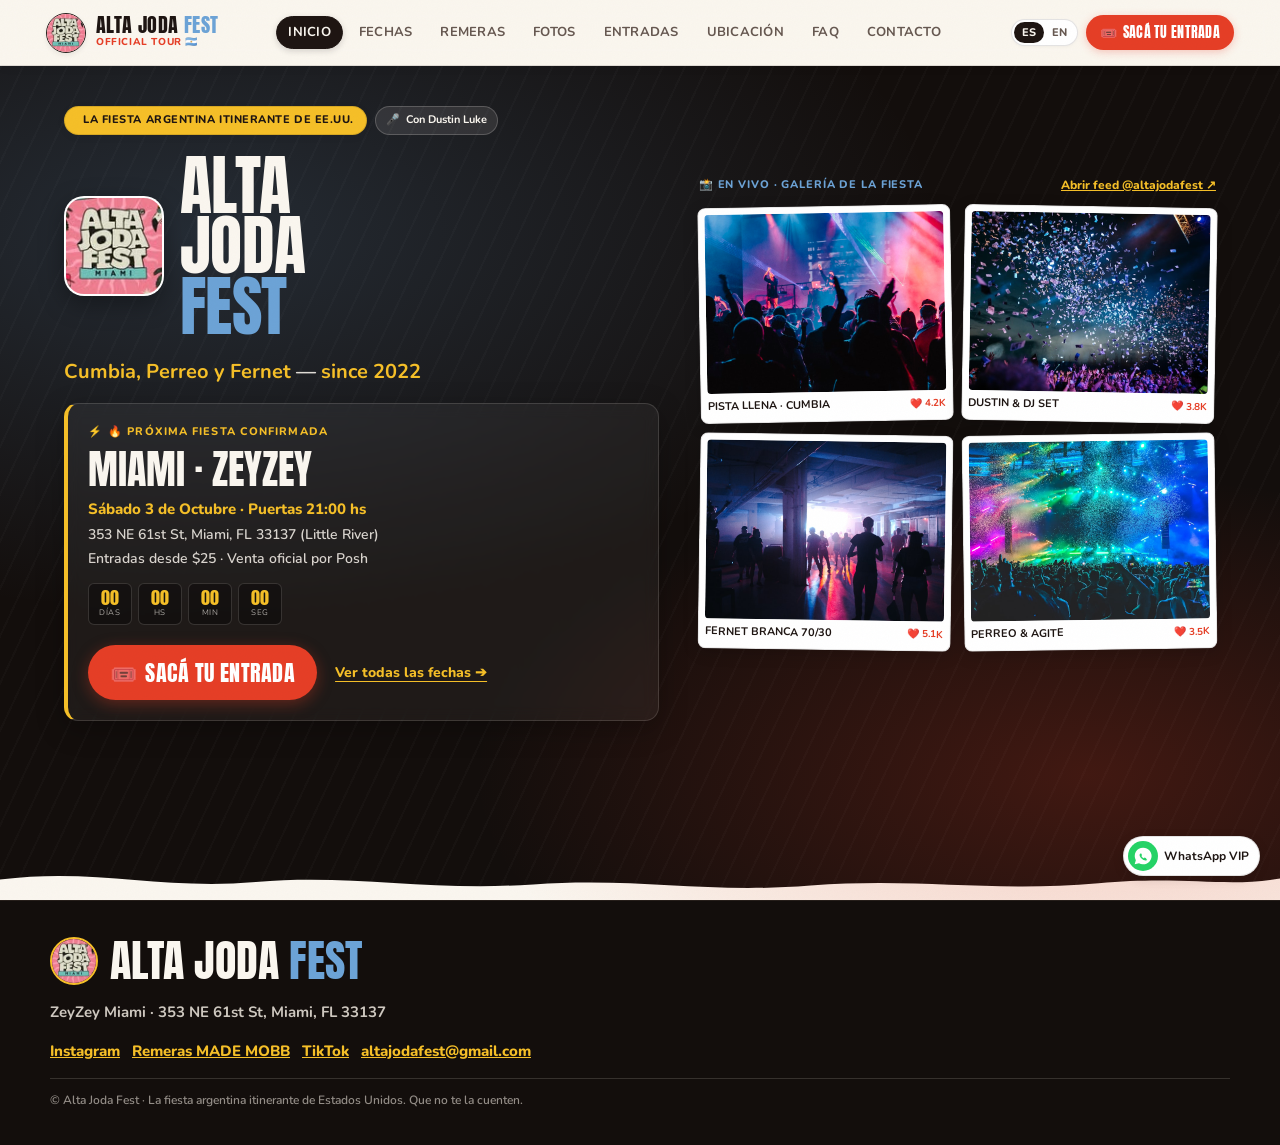
==== commit 704e3c2e: "refactor: simplificar interfaz, reducir ruido visual y corregir margenes de navegacion" ====
--- a/index.html
+++ b/index.html
@@ -102,61 +102,19 @@
 
       <!-- Desktop Nav Links -->
       <nav class="header-nav-desktop" aria-label="Navegación principal">
-        <a href="#inicio" class="nav-link-btn active" data-target-section="inicio" data-i18n="inicio">Inicio</a>
-        <a href="#fechas" class="nav-link-btn" data-target-section="fechas" data-i18n="fechas">Próximas Fechas</a>
-        <a href="#remeras" class="nav-link-btn" data-target-section="remeras" data-i18n="remeras">Remeras MADE MOBB</a>
-        <a href="#fotos" class="nav-link-btn" data-target-section="fotos" data-i18n="fotos">Fotos & IG</a>
-        <a href="#entradas" class="nav-link-btn" data-target-section="entradas" data-i18n="entradas">Entradas</a>
-        <a href="#locacion" class="nav-link-btn" data-target-section="locacion" data-i18n="locacion">Dónde es</a>
-        <a href="#faq" class="nav-link-btn" data-target-section="faq" data-i18n="faq">FAQ</a>
-        <a href="#contacto" class="nav-link-btn" data-target-section="contacto" data-i18n="contacto">Contacto</a>
+        <a href="#inicio" class="nav-link-btn active" data-target-section="inicio" data-i18n="navInicio">Inicio</a>
+        <a href="#fechas" class="nav-link-btn" data-target-section="fechas" data-i18n="navFechas">Fechas</a>
+        <a href="#remeras" class="nav-link-btn" data-target-section="remeras" data-i18n="navRemeras">Remeras</a>
+        <a href="#fotos" class="nav-link-btn" data-target-section="fotos" data-i18n="navFotos">Fotos</a>
+        <a href="#entradas" class="nav-link-btn" data-target-section="entradas" data-i18n="navEntradas">Entradas</a>
+        <a href="#locacion" class="nav-link-btn" data-target-section="locacion" data-i18n="navUbicacion">Ubicación</a>
+        <a href="#faq" class="nav-link-btn" data-target-section="faq" data-i18n="navFaq">FAQ</a>
+        <a href="#contacto" class="nav-link-btn" data-target-section="contacto" data-i18n="navContacto">Contacto</a>
       </nav>
 
-      <!-- Header Actions: Dropdown, Lang switch, Tickets, Mobile Menu Button -->
+      <!-- Header Actions: Lang switch, Tickets, Mobile Menu Button -->
       <div class="header-actions">
         
-        <!-- Desktop Dropdown Popover Trigger -->
-        <div class="dropdown-wrapper">
-          <button type="button" id="desktop-dropdown-trigger" class="btn-dropdown-trigger" aria-haspopup="true" aria-expanded="false">
-            <span data-i18n="menuLabel">Secciones ▾</span>
-          </button>
-          
-          <div id="desktop-dropdown-popover" class="desktop-dropdown-popover" role="menu">
-            <a href="#inicio" class="popover-item active" data-target-section="inicio" role="menuitem">
-              <span class="popover-item-icon">🏠</span>
-              <span>Inicio (Fotos & Próxima)</span>
-            </a>
-            <a href="#fechas" class="popover-item" data-target-section="fechas" role="menuitem">
-              <span class="popover-item-icon">📅</span>
-              <span>Próximas Fechas & Tour</span>
-            </a>
-            <a href="#remeras" class="popover-item" data-target-section="remeras" role="menuitem">
-              <span class="popover-item-icon">👕</span>
-              <span>Remeras MADE MOBB</span>
-            </a>
-            <a href="#fotos" class="popover-item" data-target-section="fotos" role="menuitem">
-              <span class="popover-item-icon">📸</span>
-              <span>Fotos & Instagram Oficial</span>
-            </a>
-            <a href="#entradas" class="popover-item" data-target-section="entradas" role="menuitem">
-              <span class="popover-item-icon">🎟️</span>
-              <span>Precios & Entradas</span>
-            </a>
-            <a href="#locacion" class="popover-item" data-target-section="locacion" role="menuitem">
-              <span class="popover-item-icon">📍</span>
-              <span>Dónde es (Venues & Mapas)</span>
-            </a>
-            <a href="#faq" class="popover-item" data-target-section="faq" role="menuitem">
-              <span class="popover-item-icon">❓</span>
-              <span>Preguntas Frecuentes</span>
-            </a>
-            <a href="#contacto" class="popover-item" data-target-section="contacto" role="menuitem">
-              <span class="popover-item-icon">📬</span>
-              <span>Contacto & WhatsApp VIP</span>
-            </a>
-          </div>
-        </div>
-
         <!-- Language Switch -->
         <div class="lang-switch" role="group" aria-label="Selector de idioma">
           <button type="button" class="lang-btn active" data-lang="es" aria-pressed="true">ES</button>
@@ -172,7 +130,7 @@
         <!-- Mobile Menu Hamburger Button -->
         <button type="button" id="btn-mobile-menu-toggle" class="btn-mobile-menu-toggle" aria-label="Abrir Menú de Secciones">
           <span class="hamburger-bars" aria-hidden="true">☰</span>
-          <span>Menú</span>
+          <span class="menu-text-label">Menú</span>
         </button>
 
       </div>
@@ -572,9 +530,6 @@
 
         <!-- Section Navigation Footer -->
         <div class="section-next-footer">
-          <button type="button" class="btn-open-menu-again">
-            <span>⚡ Explorar Menú</span>
-          </button>
           <button type="button" class="btn-next-section" data-next-section="remeras">
             <span>Ver Remeras MADE MOBB ➔</span>
           </button>
@@ -698,9 +653,6 @@
         </div>
 
         <div class="section-next-footer">
-          <button type="button" class="btn-open-menu-again">
-            <span>⚡ Explorar Menú</span>
-          </button>
           <button type="button" class="btn-next-section" data-next-section="fotos">
             <span>Ver Fotos & Feed de Instagram ➔</span>
           </button>
@@ -874,9 +826,6 @@
         </div>
 
         <div class="section-next-footer">
-          <button type="button" class="btn-open-menu-again">
-            <span>⚡ Explorar Menú</span>
-          </button>
           <button type="button" class="btn-next-section" data-next-section="entradas">
             <span>Ver Precios & Entradas ➔</span>
           </button>
@@ -967,9 +916,6 @@
         </div>
 
         <div class="section-next-footer">
-          <button type="button" class="btn-open-menu-again">
-            <span>⚡ Explorar Menú</span>
-          </button>
           <button type="button" class="btn-next-section" data-next-section="locacion">
             <span>Ver Dónde es & Venues ➔</span>
           </button>
@@ -1021,9 +967,6 @@
         </div>
 
         <div class="section-next-footer">
-          <button type="button" class="btn-open-menu-again">
-            <span>⚡ Explorar Menú</span>
-          </button>
           <button type="button" class="btn-next-section" data-next-section="faq">
             <span>Ver Preguntas Frecuentes (FAQ) ➔</span>
           </button>
@@ -1112,9 +1055,6 @@
         </div>
 
         <div class="section-next-footer">
-          <button type="button" class="btn-open-menu-again">
-            <span>⚡ Explorar Menú</span>
-          </button>
           <button type="button" class="btn-next-section" data-next-section="contacto">
             <span>Ir a Contacto & Redes ➔</span>
           </button>
@@ -1190,9 +1130,6 @@
         </div>
 
         <div class="section-next-footer">
-          <button type="button" class="btn-open-menu-again">
-            <span>⚡ Explorar Menú</span>
-          </button>
           <button type="button" class="btn-next-section" data-next-section="inicio">
             <span>Volver al Inicio 🏠</span>
           </button>
--- a/css/style.css
+++ b/css/style.css
@@ -4,34 +4,36 @@
 =================================================== */
 
 :root {
-  --bg-cream: #FDF6EC;
-  --bg-dark: #17100D;
-  --text-dark: #1B1310;
-  --text-light: #FDF6EC;
-  --text-muted: #6B5B53;
-  --blue-arg: #75AADB;
-  --blue-arg-light: #C2DCF5;
-  --red-fiesta: #E8452B;
-  --red-fiesta-hover: #D0351D;
-  --yellow-sol: #F2C230;
-  --yellow-light: #FFF0BD;
-  --green-dark: #0C3A2D;
-  --green-accent: #195846;
+  --bg-cream: #FAF6EF;
+  --bg-dark: #130E0C;
+  --text-dark: #1E1512;
+  --text-light: #FAF6EF;
+  --text-muted: #665850;
+  --blue-arg: #6CA3D6;
+  --blue-arg-light: #DCEAF7;
+  --red-fiesta: #E53E26;
+  --red-fiesta-hover: #CC321B;
+  --yellow-sol: #F5BF28;
+  --yellow-light: #FFF4D1;
+  --green-dark: #0A3327;
+  --green-accent: #175442;
   --white: #FFFFFF;
-  --border-width: 3px;
-  --border-color: #1B1310;
-  --shadow-sm: 3px 3px 0 #1B1310;
-  --shadow-main: 4px 4px 0 #1B1310;
-  --shadow-lg: 6px 6px 0 #1B1310;
-  --shadow-blue: 5px 5px 0 #75AADB;
-  --shadow-yellow: 5px 5px 0 #F2C230;
+  --border-width: 1.5px;
+  --border-color: #261E1A;
+  --border-subtle: rgba(38, 30, 26, 0.12);
+  --shadow-sm: 0 2px 8px rgba(20, 14, 12, 0.05);
+  --shadow-main: 0 4px 18px rgba(20, 14, 12, 0.08);
+  --shadow-lg: 0 10px 30px rgba(20, 14, 12, 0.12);
+  --shadow-pop: 2px 2px 0 var(--border-color);
+  --shadow-blue: 0 4px 18px rgba(108, 163, 214, 0.22);
+  --shadow-yellow: 0 4px 18px rgba(245, 191, 40, 0.25);
   --radius-sm: 8px;
   --radius-md: 14px;
   --radius-lg: 20px;
   --radius-pill: 9999px;
   --font-heading: 'Anton', Impact, sans-serif;
   --font-body: 'Nunito', -apple-system, BlinkMacSystemFont, 'Segoe UI', Roboto, sans-serif;
-  --header-height: 68px;
+  --header-height: 66px;
 }
 
 *, *::before, *::after {
@@ -60,20 +62,20 @@
   width: 100%;
 }
 
-/* Subtle textured background overlay */
+/* Subtle, smooth textured background overlay (gentle matte, no dirt/speckles) */
 .bg-noise {
   position: fixed;
   inset: 0;
   pointer-events: none;
   z-index: 990;
-  opacity: 0.1;
+  opacity: 0.025;
   mix-blend-mode: multiply;
-  background-image: url("data:image/svg+xml,%3Csvg xmlns='http://www.w3.org/2000/svg' width='160' height='160'%3E%3Cfilter id='n'%3E%3CfeTurbulence type='fractalNoise' baseFrequency='0.8' numOctaves='4'/%3E%3C/filter%3E%3Crect width='160' height='160' filter='url(%23n)'/%3E%3C/svg%3E");
+  background-image: url("data:image/svg+xml,%3Csvg xmlns='http://www.w3.org/2000/svg' width='160' height='160'%3E%3Cfilter id='n'%3E%3CfeTurbulence type='fractalNoise' baseFrequency='0.8' numOctaves='3'/%3E%3C/filter%3E%3Crect width='160' height='160' filter='url(%23n)'/%3E%3C/svg%3E");
 }
 
 :focus-visible {
-  outline: 3px solid var(--yellow-sol);
-  outline-offset: 3px;
+  outline: 2px solid var(--yellow-sol);
+  outline-offset: 2px;
   border-radius: 4px;
 }
 
@@ -96,7 +98,7 @@
 }
 
 /* ===================================================
-   HEADER (DESKTOP & MOBILE CLEAN DESIGN)
+   HEADER (CLEAN, 100% RESPONSIVE & NO MARGIN OVERFLOW)
 =================================================== */
 .site-header {
   position: sticky;
@@ -104,23 +106,26 @@
   left: 0;
   width: 100%;
   height: var(--header-height);
-  background: var(--bg-cream);
-  border-bottom: var(--border-width) solid var(--border-color);
+  background: rgba(250, 246, 239, 0.94);
+  backdrop-filter: blur(10px);
+  -webkit-backdrop-filter: blur(10px);
+  border-bottom: 1.5px solid var(--border-subtle);
   z-index: 800;
   display: flex;
   align-items: center;
-  box-shadow: 0 3px 8px rgba(27,19,16,0.08);
+  box-shadow: 0 2px 10px rgba(20, 14, 12, 0.04);
 }
 
 .header-container {
   width: 100%;
-  max-width: 1240px;
+  max-width: 1220px;
   margin: 0 auto;
   padding: 0 16px;
   display: flex;
   align-items: center;
   justify-content: space-between;
-  gap: 10px;
+  gap: 12px;
+  box-sizing: border-box;
 }
 
 /* Brand Group: OFFICIAL INSTAGRAM LOGO */
@@ -133,11 +138,11 @@
 }
 
 .brand-official-logo-img {
-  width: 44px;
-  height: 44px;
-  border-radius: var(--radius-pill);
-  border: 2px solid var(--border-color);
-  box-shadow: 2px 2px 0 var(--border-color);
+  width: 40px;
+  height: 40px;
+  border-radius: var(--radius-pill);
+  border: 1.5px solid var(--border-color);
+  box-shadow: 0 2px 5px rgba(0,0,0,0.08);
   object-fit: cover;
   flex-shrink: 0;
   background: #FFF;
@@ -149,7 +154,7 @@
 }
 .brand-logo-text {
   font-family: var(--font-heading);
-  font-size: 22px;
+  font-size: 20px;
   text-transform: uppercase;
   letter-spacing: 0.02em;
   color: var(--text-dark);
@@ -166,11 +171,11 @@
   color: var(--red-fiesta);
 }
 
-/* Navigation links bar (Desktop only) */
+/* Navigation links bar (Desktop only - Compact, perfectly proportioned) */
 .header-nav-desktop {
   display: none;
   align-items: center;
-  gap: 6px;
+  gap: 4px;
 }
 @media (min-width: 980px) {
   .header-nav-desktop {
@@ -179,25 +184,25 @@
 }
 .nav-link-btn {
   font-size: 13px;
-  font-weight: 800;
-  text-transform: uppercase;
-  letter-spacing: 0.03em;
-  padding: 6px 12px;
-  border-radius: var(--radius-pill);
-  color: var(--text-dark);
-  border: 2px solid transparent;
+  font-weight: 700;
+  text-transform: uppercase;
+  letter-spacing: 0.02em;
+  padding: 6px 11px;
+  border-radius: var(--radius-pill);
+  color: var(--text-muted);
+  border: 1.5px solid transparent;
   transition: all 0.15s ease;
   white-space: nowrap;
 }
 .nav-link-btn:hover {
-  background: rgba(0,0,0,0.06);
-  border-color: var(--border-color);
+  background: rgba(20, 14, 12, 0.05);
+  color: var(--text-dark);
 }
 .nav-link-btn.active {
   background: var(--text-dark);
   color: var(--bg-cream);
-  border-color: var(--border-color);
-  box-shadow: 2px 2px 0 var(--yellow-sol);
+  border-color: var(--text-dark);
+  box-shadow: 0 2px 6px rgba(20, 14, 12, 0.16);
 }
 
 /* Header Right Actions */
@@ -211,18 +216,18 @@
 /* Language Switch */
 .lang-switch {
   display: flex;
-  background: var(--bg-cream);
-  border: 2px solid var(--border-color);
+  background: var(--white);
+  border: 1.5px solid var(--border-subtle);
   border-radius: var(--radius-pill);
   padding: 2px;
-  box-shadow: 2px 2px 0 var(--border-color);
+  box-shadow: 0 1px 3px rgba(0,0,0,0.04);
 }
 .lang-btn {
-  padding: 4px 8px;
-  font-size: 12px;
-  font-weight: 800;
-  border-radius: var(--radius-pill);
-  color: var(--text-dark);
+  padding: 3px 8px;
+  font-size: 11px;
+  font-weight: 800;
+  border-radius: var(--radius-pill);
+  color: var(--text-muted);
   transition: background-color 0.15s, color 0.15s;
 }
 .lang-btn.active {
@@ -230,113 +235,23 @@
   color: var(--bg-cream);
 }
 
-/* Dropdown Menu Trigger Button (Desktop Dropdown) */
-.dropdown-wrapper {
-  position: relative;
-  display: none;
-}
-@media (min-width: 980px) {
-  .dropdown-wrapper {
-    display: block;
-  }
-}
-
-.btn-dropdown-trigger {
-  display: inline-flex;
+/* Mobile Hamburger / Menu Button (Never cuts off or pushes outside margins) */
+.btn-mobile-menu-toggle {
+  display: flex;
   align-items: center;
   gap: 6px;
-  background: var(--yellow-sol);
-  color: var(--text-dark);
-  font-family: var(--font-body);
-  font-weight: 800;
-  font-size: 14px;
-  padding: 7px 14px;
-  border: 2px solid var(--border-color);
-  border-radius: var(--radius-pill);
-  box-shadow: 2px 2px 0 var(--border-color);
-  transition: transform 0.15s, background-color 0.15s;
-  white-space: nowrap;
-}
-.btn-dropdown-trigger:hover {
-  background: #ffcf42;
-  transform: translate(-1px, -1px);
-}
-.dropdown-chevron {
-  font-size: 11px;
-  transition: transform 0.2s ease;
-}
-.btn-dropdown-trigger.active .dropdown-chevron {
-  transform: rotate(180deg);
-}
-
-/* Desktop Dropdown Popover */
-.desktop-dropdown-popover {
-  position: absolute;
-  top: calc(100% + 8px);
-  right: 0;
-  width: 280px;
-  background: var(--white);
-  border: var(--border-width) solid var(--border-color);
-  border-radius: var(--radius-md);
-  box-shadow: var(--shadow-lg);
-  padding: 6px;
-  opacity: 0;
-  pointer-events: none;
-  visibility: hidden;
-  transform: translateY(6px);
-  transition: opacity 0.2s ease, transform 0.2s ease, visibility 0.2s;
-  z-index: 950;
-  display: flex;
-  flex-direction: column;
-  gap: 3px;
-}
-.desktop-dropdown-popover.open {
-  opacity: 1;
-  pointer-events: auto;
-  visibility: visible;
-  transform: translateY(0);
-}
-
-.popover-item {
-  display: flex;
-  align-items: center;
-  gap: 10px;
-  padding: 8px 10px;
-  border-radius: var(--radius-sm);
-  color: var(--text-dark);
-  font-size: 14px;
-  font-weight: 800;
-  border: 1.5px solid transparent;
-  transition: background-color 0.12s, border-color 0.12s;
-}
-.popover-item:hover,
-.popover-item.active {
-  background: var(--bg-cream);
-  border-color: var(--border-color);
-}
-.popover-item.active {
-  background: var(--yellow-light);
-  border-color: var(--border-color);
-}
-.popover-item-icon {
-  font-size: 16px;
-  width: 22px;
-  text-align: center;
-}
-
-/* Mobile Hamburger / Menu Button */
-.btn-mobile-menu-toggle {
-  display: flex;
-  align-items: center;
-  gap: 6px;
-  background: var(--yellow-sol);
-  color: var(--text-dark);
+  background: var(--text-dark);
+  color: var(--bg-cream);
   font-size: 13px;
   font-weight: 800;
   padding: 7px 12px;
-  border: 2px solid var(--border-color);
-  border-radius: var(--radius-pill);
-  box-shadow: 2px 2px 0 var(--border-color);
+  border-radius: var(--radius-pill);
+  box-shadow: 0 2px 6px rgba(20, 14, 12, 0.15);
+  flex-shrink: 0;
+  transition: background-color 0.15s, transform 0.15s;
+}
+.btn-mobile-menu-toggle:hover {
+  background: #000;
 }
 @media (min-width: 980px) {
   .btn-mobile-menu-toggle {
@@ -344,7 +259,7 @@
   }
 }
 .hamburger-bars {
-  font-size: 15px;
+  font-size: 14px;
   line-height: 1;
 }
 
@@ -356,22 +271,64 @@
   background: var(--red-fiesta);
   color: var(--white);
   font-family: var(--font-heading);
-  font-size: 15px;
+  font-size: 14px;
   text-transform: uppercase;
   letter-spacing: 0.02em;
   padding: 7px 14px;
-  border: 2px solid var(--border-color);
-  border-radius: var(--radius-sm);
-  box-shadow: 2px 2px 0 var(--border-color);
+  border-radius: var(--radius-pill);
+  box-shadow: 0 2px 8px rgba(229, 62, 38, 0.28);
   white-space: nowrap;
-}
-@media (min-width: 1120px) {
+  transition: background-color 0.15s, transform 0.15s;
+}
+@media (min-width: 980px) {
   .btn-header-tickets {
     display: inline-flex;
   }
 }
 .btn-header-tickets:hover {
   background: var(--red-fiesta-hover);
+  transform: translateY(-1px);
+}
+
+/* Responsive constraints to protect header elements from overflowing small screens */
+@media (max-width: 520px) {
+  .header-container {
+    padding: 0 12px;
+    gap: 8px;
+  }
+  .brand-official-logo-img {
+    width: 36px;
+    height: 36px;
+  }
+  .brand-logo-text {
+    font-size: 17px;
+  }
+  .brand-sub-badge {
+    display: none;
+  }
+  .lang-btn {
+    padding: 3px 6px;
+    font-size: 11px;
+  }
+  .btn-mobile-menu-toggle {
+    padding: 6px 10px;
+    font-size: 12px;
+  }
+}
+@media (max-width: 360px) {
+  .header-container {
+    padding: 0 8px;
+    gap: 6px;
+  }
+  .brand-logo-text {
+    font-size: 15px;
+  }
+  .btn-mobile-menu-toggle .menu-text-label {
+    display: none;
+  }
+  .btn-mobile-menu-toggle {
+    padding: 6px 8px;
+  }
 }
 
 /* ===================================================
@@ -407,7 +364,7 @@
   display: flex;
   flex-direction: column;
   gap: 12px;
-  box-shadow: 0 -8px 24px rgba(0,0,0,0.3);
+  box-shadow: 0 -8px 24px rgba(0,0,0,0.25);
   transform: translateY(100%);
   transition: transform 0.28s cubic-bezier(0.16, 1, 0.3, 1);
 }
@@ -420,7 +377,7 @@
   align-items: center;
   justify-content: space-between;
   padding-bottom: 12px;
-  border-bottom: 2px solid rgba(27,19,16,0.15);
+  border-bottom: 1.5px solid var(--border-subtle);
 }
 .mobile-drawer-title {
   font-family: var(--font-heading);
@@ -439,7 +396,7 @@
   justify-content: center;
   font-weight: 800;
   font-size: 16px;
-  border: 2px solid var(--border-color);
+  border: 1.5px solid var(--border-subtle);
 }
 
 .mobile-drawer-list {
@@ -453,20 +410,20 @@
   align-items: center;
   gap: 12px;
   background: var(--white);
-  border: 2px solid var(--border-color);
+  border: 1.5px solid var(--border-subtle);
   border-radius: var(--radius-sm);
   padding: 12px 14px;
   font-size: 16px;
   font-weight: 800;
   color: var(--text-dark);
-  box-shadow: 2px 2px 0 var(--border-color);
-  transition: background-color 0.12s;
+  box-shadow: var(--shadow-sm);
+  transition: background-color 0.12s, border-color 0.12s;
 }
 .mobile-drawer-item:active,
 .mobile-drawer-item.active {
   background: var(--yellow-light);
-  border-color: var(--border-color);
-  transform: translateX(3px);
+  border-color: var(--yellow-sol);
+  transform: translateX(2px);
 }
 .mobile-drawer-icon {
   font-size: 20px;
@@ -483,12 +440,11 @@
   background: var(--red-fiesta);
   color: var(--white);
   font-family: var(--font-heading);
-  font-size: 19px;
+  font-size: 18px;
   text-transform: uppercase;
   padding: 13px;
-  border: 3px solid var(--border-color);
-  border-radius: var(--radius-sm);
-  box-shadow: 3px 3px 0 var(--border-color);
+  border-radius: var(--radius-pill);
+  box-shadow: 0 4px 14px rgba(229, 62, 38, 0.3);
 }
 
 /* ===================================================
@@ -542,42 +498,40 @@
   gap: 6px;
   font-size: 11px;
   font-weight: 800;
-  letter-spacing: 0.12em;
+  letter-spacing: 0.08em;
   text-transform: uppercase;
   padding: 4px 10px;
   background: var(--yellow-sol);
   color: var(--text-dark);
-  border: 2px solid var(--border-color);
-  border-radius: var(--radius-pill);
-  box-shadow: 2px 2px 0 var(--border-color);
+  border: 1px solid rgba(0,0,0,0.1);
+  border-radius: var(--radius-pill);
+  box-shadow: var(--shadow-sm);
   margin-bottom: 10px;
 }
 .section-title {
   font-family: var(--font-heading);
-  font-size: clamp(32px, 7vw, 68px);
+  font-size: clamp(32px, 7vw, 64px);
   text-transform: uppercase;
   line-height: 0.94;
   color: var(--text-dark);
   margin-bottom: 8px;
 }
 .section-subtitle {
-  font-size: clamp(15px, 3.2vw, 19px);
-  font-weight: 700;
+  font-size: clamp(15px, 3vw, 18px);
+  font-weight: 600;
   color: var(--text-muted);
   max-width: 760px;
-  line-height: 1.45;
-}
-
-/* Section footer navigation to jump to next section */
+  line-height: 1.5;
+}
+
+/* Section footer navigation to jump to next section - Clean & Focused */
 .section-next-footer {
-  margin-top: 40px;
+  margin-top: 44px;
   padding-top: 24px;
-  border-top: 3px dashed rgba(27,19,16,0.2);
-  display: flex;
-  flex-wrap: wrap;
-  align-items: center;
-  justify-content: space-between;
-  gap: 12px;
+  border-top: 1px solid var(--border-subtle);
+  display: flex;
+  align-items: center;
+  justify-content: center;
 }
 .btn-next-section {
   display: inline-flex;
@@ -586,30 +540,17 @@
   background: var(--text-dark);
   color: var(--bg-cream);
   font-family: var(--font-heading);
-  font-size: 17px;
+  font-size: 16px;
   text-transform: uppercase;
   letter-spacing: 0.02em;
-  padding: 11px 20px;
-  border: var(--border-width) solid var(--border-color);
-  border-radius: var(--radius-md);
-  box-shadow: 3px 3px 0 var(--yellow-sol);
-  transition: transform 0.15s;
+  padding: 12px 24px;
+  border-radius: var(--radius-pill);
+  box-shadow: 0 4px 14px rgba(20, 14, 12, 0.14);
+  transition: transform 0.15s, background-color 0.15s;
 }
 .btn-next-section:hover {
-  transform: translate(-1px, -1px);
-}
-.btn-open-menu-again {
-  display: inline-flex;
-  align-items: center;
-  gap: 6px;
-  font-weight: 800;
-  font-size: 14px;
-  color: var(--text-dark);
-  padding: 9px 14px;
-  border: 2px solid var(--border-color);
-  border-radius: var(--radius-pill);
-  background: var(--white);
-  box-shadow: 2px 2px 0 var(--border-color);
+  transform: translateY(-2px);
+  background: #000;
 }
 
 /* ===================================================
@@ -637,9 +578,9 @@
   inset: 0;
   pointer-events: none;
   background: 
-    radial-gradient(90% 70% at 15% 20%, rgba(117, 170, 219, 0.28), transparent 65%),
-    radial-gradient(80% 60% at 85% 85%, rgba(232, 69, 43, 0.35), transparent 60%),
-    repeating-linear-gradient(115deg, rgba(255,255,255,0.03) 0 2px, transparent 2px 20px);
+    radial-gradient(90% 70% at 15% 20%, rgba(108, 163, 214, 0.2), transparent 65%),
+    radial-gradient(80% 60% at 85% 85%, rgba(229, 62, 38, 0.22), transparent 60%),
+    repeating-linear-gradient(115deg, rgba(255,255,255,0.02) 0 2px, transparent 2px 20px);
 }
 
 .hero-layout-grid {
@@ -655,8 +596,8 @@
 }
 @media (min-width: 900px) {
   .hero-layout-grid {
-    grid-template-columns: 1.1fr 1fr;
-    gap: 36px;
+    grid-template-columns: 1.15fr 1fr;
+    gap: 40px;
     padding: 40px 24px 60px;
   }
 }
@@ -680,29 +621,29 @@
   gap: 6px;
   background: var(--yellow-sol);
   color: var(--text-dark);
-  border: 2px solid var(--border-color);
+  border: 1px solid rgba(0,0,0,0.12);
   border-radius: var(--radius-pill);
   padding: 5px 12px;
   font-weight: 800;
-  font-size: 12px;
-  letter-spacing: 0.06em;
-  text-transform: uppercase;
-  box-shadow: 2px 2px 0 var(--border-color);
+  font-size: 11px;
+  letter-spacing: 0.05em;
+  text-transform: uppercase;
+  box-shadow: var(--shadow-sm);
 }
 .hero-tag-host {
   display: inline-flex;
   align-items: center;
   gap: 6px;
-  background: rgba(253, 246, 236, 0.12);
+  background: rgba(250, 246, 239, 0.1);
   color: var(--text-light);
-  border: 1.5px solid rgba(253, 246, 236, 0.25);
+  border: 1px solid rgba(250, 246, 239, 0.2);
   border-radius: var(--radius-pill);
   padding: 5px 10px;
   font-weight: 700;
-  font-size: 12px;
-}
-
-/* OFFICIAL INSTAGRAM LOGO DISPLAY IN HERO (User explicit request) */
+  font-size: 11px;
+}
+
+/* OFFICIAL INSTAGRAM LOGO DISPLAY IN HERO */
 .hero-official-logo-brand-block {
   display: flex;
   align-items: center;
@@ -710,19 +651,19 @@
   margin: 4px 0;
 }
 .hero-instagram-avatar-logo {
-  width: 96px;
-  height: 96px;
+  width: 84px;
+  height: 84px;
   border-radius: var(--radius-lg);
-  border: 3px solid var(--yellow-sol);
-  box-shadow: 5px 5px 0 var(--red-fiesta);
+  border: 2px solid rgba(255,255,255,0.25);
+  box-shadow: 0 8px 24px rgba(0,0,0,0.35);
   object-fit: cover;
   flex-shrink: 0;
   background: #FFF;
 }
 @media (min-width: 600px) {
   .hero-instagram-avatar-logo {
-    width: 115px;
-    height: 115px;
+    width: 100px;
+    height: 100px;
   }
 }
 
@@ -734,35 +675,34 @@
   font-family: var(--font-heading);
   font-weight: 400;
   text-transform: uppercase;
-  line-height: 0.9;
+  line-height: 0.92;
   letter-spacing: -0.01em;
-  font-size: clamp(38px, 9vw, 68px);
+  font-size: clamp(38px, 8.5vw, 66px);
   color: var(--text-light);
-  text-shadow: 3px 3px 0 var(--red-fiesta);
 }
 .hero-main-title .word-fest {
   color: var(--blue-arg);
-  text-shadow: 3px 3px 0 var(--green-dark);
 }
 
 .hero-tagline {
-  font-size: clamp(16px, 3.5vw, 22px);
-  font-weight: 800;
-  color: var(--text-light);
-  font-style: italic;
+  font-size: clamp(15px, 3.2vw, 20px);
+  font-weight: 700;
+  color: rgba(250, 246, 239, 0.88);
 }
 .hero-tagline span {
   color: var(--yellow-sol);
-  font-style: normal;
-}
-
-/* Hero Next Event Card */
+}
+
+/* Hero Next Event Card - Sleek, High-end Night Card */
 .hero-next-event-card {
-  background: rgba(255, 255, 255, 0.08);
-  border: var(--border-width) solid rgba(253, 246, 236, 0.35);
-  border-radius: var(--radius-lg);
+  background: rgba(255, 255, 255, 0.05);
+  backdrop-filter: blur(8px);
+  -webkit-backdrop-filter: blur(8px);
+  border: 1px solid rgba(250, 246, 239, 0.14);
+  border-left: 4px solid var(--yellow-sol);
+  border-radius: var(--radius-md);
   padding: 16px 16px 18px;
-  box-shadow: var(--shadow-main);
+  box-shadow: 0 8px 28px rgba(0, 0, 0, 0.25);
   display: flex;
   flex-direction: column;
   gap: 10px;
@@ -774,15 +714,6 @@
     padding: 20px;
   }
 }
-.hero-next-event-card::before {
-  content: '';
-  position: absolute;
-  top: 0;
-  left: 0;
-  width: 5px;
-  height: 100%;
-  background: var(--red-fiesta);
-}
 
 .next-event-badge {
   display: inline-flex;
@@ -790,13 +721,13 @@
   gap: 5px;
   font-size: 11px;
   font-weight: 800;
-  letter-spacing: 0.12em;
+  letter-spacing: 0.1em;
   text-transform: uppercase;
   color: var(--yellow-sol);
 }
 .next-event-city {
   font-family: var(--font-heading);
-  font-size: clamp(28px, 6.5vw, 44px);
+  font-size: clamp(26px, 6vw, 40px);
   text-transform: uppercase;
   line-height: 0.95;
   color: var(--text-light);
@@ -806,13 +737,13 @@
   display: flex;
   flex-direction: column;
   gap: 3px;
-  font-size: 15px;
-  font-weight: 700;
-  color: rgba(253, 246, 236, 0.9);
+  font-size: 14px;
+  font-weight: 600;
+  color: rgba(250, 246, 239, 0.85);
 }
 .next-event-details .highlight-date {
   color: var(--yellow-sol);
-  font-size: 16px;
+  font-size: 15px;
   font-weight: 800;
 }
 
@@ -827,8 +758,8 @@
   flex-direction: column;
   align-items: center;
   justify-content: center;
-  background: rgba(0, 0, 0, 0.45);
-  border: 1.5px solid rgba(253, 246, 236, 0.2);
+  background: rgba(0, 0, 0, 0.35);
+  border: 1px solid rgba(250, 246, 239, 0.15);
   border-radius: 6px;
   padding: 5px 8px;
   min-width: 44px;
@@ -843,14 +774,14 @@
   font-size: 8px;
   text-transform: uppercase;
   letter-spacing: 0.08em;
-  color: rgba(253, 246, 236, 0.7);
+  color: rgba(250, 246, 239, 0.65);
 }
 
 .hero-cta-group {
   display: flex;
   flex-wrap: wrap;
   align-items: center;
-  gap: 10px;
+  gap: 12px;
   margin-top: 6px;
 }
 
@@ -862,14 +793,13 @@
   background: var(--red-fiesta);
   color: var(--white);
   font-family: var(--font-heading);
-  font-size: clamp(18px, 4vw, 24px);
+  font-size: clamp(17px, 3.5vw, 22px);
   text-transform: uppercase;
   letter-spacing: 0.02em;
-  padding: 12px 22px;
-  border: var(--border-width) solid var(--border-color);
-  border-radius: var(--radius-sm);
-  box-shadow: 3px 3px 0 var(--border-color);
-  transition: transform 0.15s;
+  padding: 11px 22px;
+  border-radius: var(--radius-pill);
+  box-shadow: 0 4px 16px rgba(229, 62, 38, 0.35);
+  transition: transform 0.15s, background-color 0.15s;
 }
 .btn-primary-tickets:hover {
   background: var(--red-fiesta-hover);
@@ -883,6 +813,10 @@
   text-decoration: underline;
   text-underline-offset: 4px;
   padding: 6px;
+  transition: opacity 0.15s;
+}
+.btn-secondary-link:hover {
+  opacity: 0.85;
 }
 
 /* Right Hero: PHOTOS SHOWCASE RIGHT IN HERO */
@@ -900,7 +834,7 @@
 .photos-showcase-tag {
   font-size: 11px;
   font-weight: 800;
-  letter-spacing: 0.1em;
+  letter-spacing: 0.08em;
   text-transform: uppercase;
   color: var(--blue-arg);
 }
@@ -922,31 +856,28 @@
 }
 @media (min-width: 600px) {
   .hero-photos-collage {
-    gap: 14px;
+    gap: 12px;
   }
 }
 
 .hero-photo-card {
   position: relative;
-  background: var(--bg-cream);
-  padding: 6px 6px 10px;
-  border: 2px solid var(--border-color);
+  background: var(--white);
+  padding: 6px 6px 8px;
+  border: 1px solid var(--border-subtle);
   border-radius: var(--radius-sm);
-  box-shadow: 3px 3px 0 var(--border-color);
+  box-shadow: 0 4px 16px rgba(0,0,0,0.15);
   cursor: pointer;
-  transition: transform 0.2s ease;
+  transition: transform 0.2s ease, box-shadow 0.2s ease;
 }
 @media (min-width: 768px) {
-  .hero-photo-card {
-    border-width: var(--border-width);
-    box-shadow: 4px 4px 0 var(--border-color);
-  }
-  .hero-photo-card.card-1 { transform: rotate(-1.5deg); }
-  .hero-photo-card.card-2 { transform: rotate(1.5deg); }
-  .hero-photo-card.card-3 { transform: rotate(1deg); }
-  .hero-photo-card.card-4 { transform: rotate(-1deg); }
+  .hero-photo-card.card-1 { transform: rotate(-1deg); }
+  .hero-photo-card.card-2 { transform: rotate(1deg); }
+  .hero-photo-card.card-3 { transform: rotate(0.8deg); }
+  .hero-photo-card.card-4 { transform: rotate(-0.8deg); }
   .hero-photo-card:hover {
-    transform: scale(1.03) rotate(0deg) !important;
+    transform: scale(1.02) rotate(0deg) !important;
+    box-shadow: 0 8px 24px rgba(0,0,0,0.25);
     z-index: 5;
   }
 }
@@ -955,7 +886,6 @@
   width: 100%;
   aspect-ratio: 4/3;
   overflow: hidden;
-  border: 1.5px solid var(--border-color);
   border-radius: 4px;
 }
 .hero-photo-card .photo-img-wrap img {
@@ -966,10 +896,10 @@
 
 .hero-photo-card .photo-caption {
   font-size: 11px;
-  font-weight: 800;
-  color: var(--text-dark);
-  text-transform: uppercase;
-  margin-top: 6px;
+  font-weight: 700;
+  color: var(--text-dark);
+  text-transform: uppercase;
+  margin-top: 5px;
   display: flex;
   align-items: center;
   justify-content: space-between;
@@ -1003,16 +933,22 @@
 
 .date-event-card {
   background: var(--white);
-  border: var(--border-width) solid var(--border-color);
+  border: 1.5px solid var(--border-subtle);
   border-radius: var(--radius-md);
   padding: 18px 16px;
-  box-shadow: var(--shadow-blue);
+  box-shadow: var(--shadow-sm);
   display: flex;
   flex-direction: column;
   gap: 10px;
+  transition: transform 0.2s ease, box-shadow 0.2s ease;
+}
+.date-event-card:hover {
+  transform: translateY(-2px);
+  box-shadow: var(--shadow-main);
 }
 .date-event-card.featured-card {
-  box-shadow: 6px 6px 0 var(--yellow-sol);
+  border-color: var(--yellow-sol);
+  box-shadow: 0 4px 20px rgba(245, 191, 40, 0.18);
 }
 
 .event-card-header {
@@ -1023,7 +959,7 @@
 }
 .event-city-title {
   font-family: var(--font-heading);
-  font-size: 28px;
+  font-size: 26px;
   text-transform: uppercase;
   color: var(--text-dark);
   line-height: 1;
@@ -1033,13 +969,12 @@
   font-weight: 800;
   text-transform: uppercase;
   background: var(--yellow-sol);
-  border: 1.5px solid var(--border-color);
-  border-radius: var(--radius-pill);
-  padding: 2px 7px;
+  border-radius: var(--radius-pill);
+  padding: 3px 8px;
 }
 
 .event-date-text {
-  font-size: 18px;
+  font-size: 17px;
   font-weight: 800;
   color: var(--red-fiesta);
   line-height: 1.2;
@@ -1064,20 +999,21 @@
 }
 .event-tag-item {
   font-size: 11px;
-  font-weight: 800;
+  font-weight: 700;
   text-transform: uppercase;
   background: var(--bg-cream);
-  border: 1.5px solid var(--border-color);
-  border-radius: var(--radius-pill);
-  padding: 2px 7px;
+  border: 1px solid var(--border-subtle);
+  border-radius: var(--radius-pill);
+  padding: 3px 8px;
+  color: var(--text-muted);
 }
 
 .event-pricing-row {
   display: flex;
   align-items: baseline;
   justify-content: space-between;
-  padding-top: 8px;
-  border-top: 1.5px solid rgba(27,19,16,0.1);
+  padding-top: 10px;
+  border-top: 1px solid var(--border-subtle);
   margin-top: auto;
 }
 .event-price-from {
@@ -1096,8 +1032,8 @@
   display: flex;
   flex-wrap: wrap;
   align-items: center;
-  gap: 8px;
-  margin-top: 4px;
+  gap: 10px;
+  margin-top: 6px;
 }
 
 .btn-ticket-buy {
@@ -1106,31 +1042,36 @@
   background: var(--green-dark);
   color: var(--white);
   font-family: var(--font-heading);
-  font-size: 18px;
+  font-size: 17px;
   text-transform: uppercase;
   text-align: center;
-  padding: 10px 14px;
-  border: 2px solid var(--border-color);
-  border-radius: var(--radius-sm);
-  box-shadow: 2px 2px 0 var(--border-color);
+  padding: 10px 16px;
+  border-radius: var(--radius-pill);
+  box-shadow: 0 3px 10px rgba(10, 51, 39, 0.2);
+  transition: background-color 0.15s, transform 0.15s;
 }
 .btn-ticket-buy:hover {
   background: var(--red-fiesta);
+  transform: translateY(-1px);
 }
 
 .btn-ics-calendar {
   font-size: 13px;
   font-weight: 700;
-  color: var(--text-dark);
+  color: var(--text-muted);
   text-decoration: underline;
   padding: 4px;
-}
-
-/* Past events accordion block */
+  transition: color 0.15s;
+}
+.btn-ics-calendar:hover {
+  color: var(--text-dark);
+}
+
+/* Past events accordion block - Subtler, cohesive */
 .past-dates-wrapper {
   margin-top: 28px;
-  background: var(--blue-arg);
-  border: var(--border-width) solid var(--border-color);
+  background: rgba(108, 163, 214, 0.12);
+  border: 1.5px solid var(--border-subtle);
   border-radius: var(--radius-md);
   box-shadow: var(--shadow-sm);
   overflow: hidden;
@@ -1141,16 +1082,16 @@
   display: flex;
   align-items: center;
   justify-content: space-between;
-  padding: 14px 16px;
-  font-family: var(--font-heading);
-  font-size: 19px;
+  padding: 14px 18px;
+  font-family: var(--font-heading);
+  font-size: 18px;
   text-transform: uppercase;
   color: var(--text-dark);
   background: transparent;
   text-align: left;
 }
 .past-arrow-icon {
-  font-size: 18px;
+  font-size: 16px;
   transition: transform 0.25s ease;
 }
 .past-dates-wrapper.open .past-arrow-icon {
@@ -1173,28 +1114,28 @@
   flex-wrap: wrap;
   align-items: center;
   gap: 8px;
-  background: rgba(253, 246, 236, 0.9);
-  border: 1.5px solid var(--border-color);
+  background: var(--white);
+  border: 1px solid var(--border-subtle);
   border-radius: var(--radius-sm);
   padding: 10px 12px;
   font-size: 14px;
 }
 .past-date-city {
   font-family: var(--font-heading);
-  font-size: 18px;
+  font-size: 17px;
   text-transform: uppercase;
 }
 .past-date-info {
-  font-weight: 700;
+  font-weight: 600;
   color: var(--text-muted);
 }
 .past-sold-out-badge {
   margin-left: auto;
-  font-size: 11px;
-  font-weight: 800;
-  text-transform: uppercase;
-  background: var(--red-fiesta);
-  color: var(--white);
+  font-size: 10px;
+  font-weight: 800;
+  text-transform: uppercase;
+  background: rgba(229, 62, 38, 0.12);
+  color: var(--red-fiesta);
   padding: 2px 6px;
   border-radius: 4px;
 }
@@ -1203,16 +1144,16 @@
    SECTION: REMERAS DE COLABORACIÓN (MADE MOBB)
 =================================================== */
 #section-remeras {
-  background: #F4ECE1;
+  background: #F5EFE6;
 }
 
 .collab-story-banner {
   background: var(--text-dark);
   color: var(--text-light);
-  border: var(--border-width) solid var(--border-color);
+  border: 1px solid rgba(250, 246, 239, 0.15);
   border-radius: var(--radius-md);
-  padding: 20px 16px;
-  box-shadow: var(--shadow-yellow);
+  padding: 20px 18px;
+  box-shadow: 0 8px 28px rgba(0,0,0,0.18);
   display: grid;
   grid-template-columns: 1fr;
   gap: 16px;
@@ -1237,14 +1178,14 @@
 }
 .collab-x-badge {
   color: var(--yellow-sol);
-  font-size: 22px;
+  font-size: 20px;
 }
 
 .collab-desc {
   font-size: 14px;
-  font-weight: 600;
-  color: rgba(253, 246, 236, 0.85);
-  line-height: 1.45;
+  font-weight: 500;
+  color: rgba(250, 246, 239, 0.85);
+  line-height: 1.5;
 }
 
 .collab-banner-actions {
@@ -1261,12 +1202,15 @@
   background: var(--yellow-sol);
   color: var(--text-dark);
   font-family: var(--font-heading);
-  font-size: 18px;
+  font-size: 17px;
   text-transform: uppercase;
   padding: 10px 18px;
-  border: 2px solid var(--border-color);
-  border-radius: var(--radius-sm);
-  box-shadow: 3px 3px 0 var(--white);
+  border-radius: var(--radius-pill);
+  box-shadow: 0 4px 14px rgba(245, 191, 40, 0.3);
+  transition: transform 0.15s, background-color 0.15s;
+}
+.btn-visit-mademobb:hover {
+  transform: translateY(-1px);
 }
 .collab-shipping-info {
   font-size: 12px;
@@ -1283,12 +1227,17 @@
 
 .merch-product-card {
   background: var(--white);
-  border: var(--border-width) solid var(--border-color);
+  border: 1.5px solid var(--border-subtle);
   border-radius: var(--radius-md);
   overflow: hidden;
+  box-shadow: var(--shadow-sm);
+  display: flex;
+  flex-direction: column;
+  transition: transform 0.2s, box-shadow 0.2s;
+}
+.merch-product-card:hover {
+  transform: translateY(-2px);
   box-shadow: var(--shadow-main);
-  display: flex;
-  flex-direction: column;
 }
 
 .merch-image-container {
@@ -1297,7 +1246,7 @@
   background: #ECE6DC;
   position: relative;
   overflow: hidden;
-  border-bottom: 2px solid var(--border-color);
+  border-bottom: 1px solid var(--border-subtle);
   display: flex;
   align-items: center;
   justify-content: center;
@@ -1318,8 +1267,8 @@
   font-size: 11px;
   text-transform: uppercase;
   padding: 3px 8px;
-  border: 1.5px solid var(--border-color);
-  border-radius: var(--radius-pill);
+  border-radius: var(--radius-pill);
+  box-shadow: 0 2px 6px rgba(0,0,0,0.15);
 }
 
 .merch-card-body {
@@ -1338,22 +1287,22 @@
 }
 .merch-title {
   font-family: var(--font-heading);
+  font-size: 20px;
+  text-transform: uppercase;
+  color: var(--text-dark);
+  line-height: 1.15;
+}
+.merch-price {
+  font-family: var(--font-heading);
   font-size: 22px;
-  text-transform: uppercase;
-  color: var(--text-dark);
-  line-height: 1.1;
-}
-.merch-price {
-  font-family: var(--font-heading);
-  font-size: 24px;
   color: var(--green-dark);
 }
 
 .merch-details-text {
-  font-size: 14px;
+  font-size: 13px;
   font-weight: 600;
   color: var(--text-muted);
-  line-height: 1.4;
+  line-height: 1.45;
 }
 
 .merch-sizes-block {
@@ -1365,7 +1314,7 @@
   font-size: 11px;
   font-weight: 800;
   text-transform: uppercase;
-  letter-spacing: 0.06em;
+  letter-spacing: 0.05em;
   color: var(--text-dark);
 }
 .size-pills-row {
@@ -1377,14 +1326,16 @@
   font-size: 12px;
   font-weight: 800;
   padding: 4px 9px;
-  border: 1.5px solid var(--border-color);
+  border: 1px solid var(--border-subtle);
   border-radius: 4px;
   background: var(--bg-cream);
   color: var(--text-dark);
+  transition: background-color 0.12s;
 }
 .size-pill-btn.selected {
   background: var(--text-dark);
   color: var(--white);
+  border-color: var(--text-dark);
 }
 
 .btn-buy-mobb {
@@ -1396,12 +1347,16 @@
   background: var(--red-fiesta);
   color: var(--white);
   font-family: var(--font-heading);
-  font-size: 18px;
+  font-size: 17px;
   text-transform: uppercase;
   padding: 11px 16px;
-  border: 2px solid var(--border-color);
-  border-radius: var(--radius-sm);
-  box-shadow: 2px 2px 0 var(--border-color);
+  border-radius: var(--radius-pill);
+  box-shadow: 0 4px 14px rgba(229, 62, 38, 0.3);
+  transition: transform 0.15s, background-color 0.15s;
+}
+.btn-buy-mobb:hover {
+  background: var(--red-fiesta-hover);
+  transform: translateY(-1px);
 }
 
 /* ===================================================
@@ -1413,8 +1368,8 @@
 }
 
 .instagram-profile-card {
-  background: rgba(255,255,255,0.06);
-  border: var(--border-width) solid rgba(253,246,236,0.3);
+  background: rgba(255,255,255,0.05);
+  border: 1px solid rgba(250,246,239,0.14);
   border-radius: var(--radius-md);
   padding: 16px;
   margin-bottom: 22px;
@@ -1423,6 +1378,7 @@
   align-items: center;
   justify-content: space-between;
   gap: 14px;
+  box-shadow: 0 4px 16px rgba(0,0,0,0.18);
 }
 
 .ig-profile-info {
@@ -1431,10 +1387,10 @@
   gap: 12px;
 }
 .ig-official-avatar-img {
-  width: 58px;
-  height: 58px;
-  border-radius: var(--radius-pill);
-  border: 2.5px solid var(--yellow-sol);
+  width: 52px;
+  height: 52px;
+  border-radius: var(--radius-pill);
+  border: 2px solid var(--yellow-sol);
   object-fit: cover;
   flex-shrink: 0;
   background: #FFF;
@@ -1449,17 +1405,17 @@
   align-items: center;
   gap: 5px;
   font-family: var(--font-heading);
-  font-size: 22px;
+  font-size: 20px;
   color: var(--text-light);
 }
 .verified-icon {
   color: var(--blue-arg);
-  font-size: 16px;
+  font-size: 15px;
 }
 .ig-bio {
   font-size: 13px;
-  font-weight: 600;
-  color: rgba(253,246,236,0.8);
+  font-weight: 500;
+  color: rgba(250,246,239,0.8);
 }
 
 .btn-follow-instagram {
@@ -1469,11 +1425,15 @@
   background: linear-gradient(90deg, #E8452B, #D82672);
   color: var(--white);
   font-family: var(--font-heading);
-  font-size: 16px;
+  font-size: 15px;
   text-transform: uppercase;
   padding: 10px 18px;
-  border: 2px solid var(--white);
-  border-radius: var(--radius-pill);
+  border-radius: var(--radius-pill);
+  box-shadow: 0 4px 14px rgba(216, 38, 114, 0.3);
+  transition: transform 0.15s;
+}
+.btn-follow-instagram:hover {
+  transform: translateY(-1px);
 }
 
 /* Instagram Stories Highlights */
@@ -1604,13 +1564,13 @@
   align-items: flex-end;
   justify-content: center;
   padding: 10px;
-  border: var(--border-width) solid var(--border-color);
+  border: 1px solid rgba(250, 246, 239, 0.2);
   border-radius: 12px 12px 4px 4px;
-  box-shadow: 3px 3px 0 rgba(0,0,0,0.3);
+  box-shadow: 0 4px 14px rgba(0,0,0,0.18);
 }
 .tier-price-display {
   font-family: var(--font-heading);
-  font-size: clamp(22px, 4vw, 30px);
+  font-size: clamp(20px, 3.5vw, 28px);
   color: var(--border-color);
   line-height: 1;
 }
@@ -1632,25 +1592,27 @@
   gap: 10px;
   margin-top: 18px;
   font-weight: 800;
-  font-size: 13px;
-  text-transform: uppercase;
+  font-size: 12px;
+  text-transform: uppercase;
+  color: rgba(250, 246, 239, 0.8);
 }
 .spectrum-line {
   flex: 1;
-  height: 5px;
+  height: 4px;
   background: linear-gradient(90deg, var(--blue-arg), var(--yellow-sol), var(--red-fiesta));
-  border-radius: 3px;
+  border-radius: 2px;
 }
 
 .platforms-note-box {
-  background: rgba(253,246,236,0.1);
-  border: 1.5px dashed rgba(253,246,236,0.35);
+  background: rgba(250,246,239,0.08);
+  border: 1px dashed rgba(250,246,239,0.25);
   border-radius: var(--radius-sm);
   padding: 14px;
   margin-top: 24px;
-  font-size: 14px;
-  font-weight: 600;
-  color: rgba(253,246,236,0.9);
+  font-size: 13px;
+  font-weight: 500;
+  color: rgba(250,246,239,0.85);
+  line-height: 1.5;
 }
 
 /* ===================================================
@@ -1664,25 +1626,30 @@
 }
 .city-tab-btn {
   padding: 8px 14px;
-  font-weight: 800;
-  font-size: 14px;
-  border: 2px solid var(--border-color);
+  font-weight: 700;
+  font-size: 13px;
+  border: 1.5px solid var(--border-subtle);
   border-radius: var(--radius-pill);
   background: var(--white);
   color: var(--text-dark);
+  transition: all 0.15s ease;
+}
+.city-tab-btn:hover {
+  border-color: var(--text-dark);
 }
 .city-tab-btn.active {
   background: var(--text-dark);
   color: var(--bg-cream);
-  box-shadow: 2px 2px 0 var(--yellow-sol);
+  border-color: var(--text-dark);
+  box-shadow: 0 2px 8px rgba(0,0,0,0.15);
 }
 
 .city-venue-display-card {
   background: var(--white);
-  border: var(--border-width) solid var(--border-color);
+  border: 1.5px solid var(--border-subtle);
   border-radius: var(--radius-md);
   overflow: hidden;
-  box-shadow: var(--shadow-main);
+  box-shadow: var(--shadow-sm);
 }
 .map-embed-frame {
   width: 100%;
@@ -1698,12 +1665,12 @@
 }
 .city-venue-title {
   font-family: var(--font-heading);
-  font-size: 26px;
+  font-size: 24px;
   text-transform: uppercase;
   color: var(--text-dark);
 }
 .city-venue-address {
-  font-size: 15px;
+  font-size: 14px;
   font-weight: 700;
   color: var(--red-fiesta);
 }
@@ -1717,20 +1684,25 @@
   align-items: center;
   gap: 5px;
   font-family: var(--font-heading);
-  font-size: 16px;
-  text-transform: uppercase;
-  padding: 9px 14px;
-  border: 2px solid var(--border-color);
-  border-radius: var(--radius-sm);
-  box-shadow: 2px 2px 0 var(--border-color);
+  font-size: 14px;
+  text-transform: uppercase;
+  padding: 8px 14px;
+  border-radius: var(--radius-pill);
+  transition: transform 0.15s, opacity 0.15s;
+}
+.btn-direction:hover {
+  transform: translateY(-1px);
+  opacity: 0.95;
 }
 .btn-direction-google {
   background: var(--red-fiesta);
   color: var(--white);
+  box-shadow: 0 3px 10px rgba(229, 62, 38, 0.25);
 }
 .btn-direction-apple {
   background: var(--bg-cream);
   color: var(--text-dark);
+  border: 1px solid var(--border-subtle);
 }
 .city-venue-notes-grid {
   display: grid;
@@ -1743,15 +1715,16 @@
   align-items: flex-start;
   gap: 8px;
   background: var(--bg-cream);
-  border: 1.5px solid var(--border-color);
+  border: 1px solid var(--border-subtle);
   border-radius: var(--radius-sm);
   padding: 10px 12px;
-  font-size: 14px;
-  font-weight: 700;
+  font-size: 13px;
+  font-weight: 600;
+  color: var(--text-dark);
 }
 .note-diamond {
-  width: 8px;
-  height: 8px;
+  width: 7px;
+  height: 7px;
   border-radius: 2px;
   background: var(--green-dark);
   transform: rotate(45deg);
@@ -1770,10 +1743,14 @@
 }
 .faq-item-card {
   background: var(--white);
-  border: 2px solid var(--border-color);
+  border: 1.5px solid var(--border-subtle);
   border-radius: var(--radius-sm);
   overflow: hidden;
-  box-shadow: 3px 3px 0 var(--blue-arg);
+  box-shadow: var(--shadow-sm);
+  transition: border-color 0.15s;
+}
+.faq-item-card.open {
+  border-color: rgba(36, 26, 22, 0.25);
 }
 .faq-question-btn {
   width: 100%;
@@ -1782,14 +1759,14 @@
   justify-content: space-between;
   gap: 10px;
   padding: 14px 16px;
-  font-size: 16px;
-  font-weight: 800;
+  font-size: 15px;
+  font-weight: 700;
   color: var(--text-dark);
   text-align: left;
 }
 .faq-toggle-icon {
   font-family: var(--font-heading);
-  font-size: 22px;
+  font-size: 20px;
   color: var(--red-fiesta);
   transition: transform 0.2s ease;
 }
@@ -1799,10 +1776,10 @@
 .faq-answer-pane {
   display: none;
   padding: 0 16px 14px;
-  font-size: 15px;
-  font-weight: 600;
+  font-size: 14px;
+  font-weight: 500;
   color: var(--text-muted);
-  line-height: 1.45;
+  line-height: 1.5;
 }
 .faq-item-card.open .faq-answer-pane {
   display: block;
@@ -1822,26 +1799,26 @@
   gap: 6px;
   background: var(--red-fiesta);
   color: var(--white);
-  border: var(--border-width) solid var(--border-color);
   border-radius: var(--radius-md);
-  padding: 20px 16px;
-  box-shadow: var(--shadow-main);
+  padding: 20px 18px;
+  box-shadow: 0 8px 24px rgba(229, 62, 38, 0.25);
 }
 .contact-highlight-card .platform-label {
-  font-size: 12px;
-  font-weight: 800;
-  letter-spacing: 0.1em;
+  font-size: 11px;
+  font-weight: 800;
+  letter-spacing: 0.08em;
   text-transform: uppercase;
 }
 .contact-highlight-card .platform-handle {
   font-family: var(--font-heading);
-  font-size: 30px;
+  font-size: 28px;
   text-transform: uppercase;
   line-height: 1;
 }
 .contact-highlight-card .platform-desc {
-  font-size: 14px;
-  font-weight: 700;
+  font-size: 13px;
+  font-weight: 600;
+  line-height: 1.45;
 }
 
 .contact-quick-links-column {
@@ -1854,25 +1831,30 @@
   align-items: center;
   gap: 10px;
   background: var(--white);
-  border: 2px solid var(--border-color);
+  border: 1.5px solid var(--border-subtle);
   border-radius: var(--radius-sm);
   padding: 12px 14px;
-  box-shadow: 2px 2px 0 var(--blue-arg);
-  font-weight: 800;
-  font-size: 15px;
-  color: var(--text-dark);
+  box-shadow: var(--shadow-sm);
+  font-weight: 700;
+  font-size: 14px;
+  color: var(--text-dark);
+  transition: transform 0.15s, border-color 0.15s;
+}
+.contact-action-box:hover {
+  transform: translateX(2px);
+  border-color: var(--text-dark);
 }
 .contact-action-box.box-yellow {
   background: var(--yellow-sol);
-  box-shadow: 2px 2px 0 var(--border-color);
+  border-color: transparent;
 }
 
 .sponsors-callout-card {
   margin-top: 26px;
   background: var(--white);
-  border: var(--border-width) solid var(--border-color);
+  border: 1.5px solid var(--border-subtle);
   border-radius: var(--radius-md);
-  padding: 20px 16px;
+  padding: 20px 18px;
   box-shadow: var(--shadow-sm);
   display: flex;
   flex-direction: column;
@@ -1881,31 +1863,36 @@
 .sponsor-kicker {
   font-size: 11px;
   font-weight: 800;
-  letter-spacing: 0.1em;
+  letter-spacing: 0.08em;
   text-transform: uppercase;
   color: var(--green-dark);
 }
 .sponsor-title {
   font-family: var(--font-heading);
-  font-size: 24px;
+  font-size: 22px;
   text-transform: uppercase;
   line-height: 1.1;
   color: var(--text-dark);
 }
 .sponsor-body {
-  font-size: 14px;
-  font-weight: 600;
+  font-size: 13px;
+  font-weight: 500;
   color: var(--text-muted);
+  line-height: 1.5;
 }
 .btn-sponsor-media-kit {
   align-self: flex-start;
   background: var(--green-dark);
   color: var(--white);
-  font-weight: 800;
-  font-size: 15px;
-  padding: 10px 18px;
-  border-radius: var(--radius-sm);
-  border: 2px solid var(--border-color);
+  font-weight: 700;
+  font-size: 14px;
+  padding: 9px 16px;
+  border-radius: var(--radius-pill);
+  box-shadow: 0 3px 10px rgba(10, 51, 39, 0.2);
+  transition: transform 0.15s;
+}
+.btn-sponsor-media-kit:hover {
+  transform: translateY(-1px);
 }
 
 /* ===================================================
@@ -1916,15 +1903,17 @@
   left: 0;
   right: 0;
   bottom: 0;
-  background: var(--bg-cream);
-  border-top: var(--border-width) solid var(--border-color);
+  background: rgba(250, 246, 239, 0.95);
+  backdrop-filter: blur(8px);
+  -webkit-backdrop-filter: blur(8px);
+  border-top: 1.5px solid var(--border-subtle);
   padding: 8px 12px calc(8px + env(safe-area-inset-bottom));
   display: flex;
   align-items: center;
   justify-content: space-between;
   gap: 10px;
   z-index: 750;
-  box-shadow: 0 -3px 12px rgba(27,19,16,0.12);
+  box-shadow: 0 -2px 10px rgba(20, 14, 12, 0.06);
 }
 @media (min-width: 980px) {
   .mobile-sticky-bottom-bar {
@@ -1937,13 +1926,13 @@
 .mobile-bar-label {
   font-size: 9px;
   font-weight: 800;
-  letter-spacing: 0.1em;
+  letter-spacing: 0.08em;
   text-transform: uppercase;
   color: var(--text-muted);
 }
 .mobile-bar-title {
   font-size: 13px;
-  font-weight: 800;
+  font-weight: 700;
   color: var(--text-dark);
   white-space: nowrap;
   overflow: hidden;
@@ -1954,28 +1943,31 @@
   background: var(--red-fiesta);
   color: var(--white);
   font-family: var(--font-heading);
-  font-size: 16px;
-  text-transform: uppercase;
-  padding: 9px 14px;
-  border: 2px solid var(--border-color);
-  border-radius: var(--radius-sm);
-  box-shadow: 2px 2px 0 var(--border-color);
+  font-size: 15px;
+  text-transform: uppercase;
+  padding: 8px 14px;
+  border-radius: var(--radius-pill);
+  box-shadow: 0 3px 10px rgba(229, 62, 38, 0.25);
 }
 
 /* Floating WhatsApp Button */
 .floating-whatsapp-btn {
   position: fixed;
   right: 12px;
-  bottom: 68px;
+  bottom: calc(64px + env(safe-area-inset-bottom));
   z-index: 740;
   display: flex;
   align-items: center;
   gap: 6px;
   background: var(--white);
-  border: 2px solid var(--border-color);
-  border-radius: var(--radius-pill);
-  padding: 5px 12px 5px 5px;
-  box-shadow: 2px 2px 0 var(--border-color);
+  border: 1px solid var(--border-subtle);
+  border-radius: var(--radius-pill);
+  padding: 4px 10px 4px 4px;
+  box-shadow: 0 3px 12px rgba(20, 14, 12, 0.12);
+  transition: transform 0.15s;
+}
+.floating-whatsapp-btn:hover {
+  transform: translateY(-1px);
 }
 @media (min-width: 980px) {
   .floating-whatsapp-btn {
@@ -1984,8 +1976,8 @@
   }
 }
 .whatsapp-circle-icon {
-  width: 32px;
-  height: 32px;
+  width: 30px;
+  height: 30px;
   background: #25D366;
   border-radius: var(--radius-pill);
   display: flex;
@@ -1995,7 +1987,7 @@
 }
 .whatsapp-tooltip-text {
   font-size: 12px;
-  font-weight: 800;
+  font-weight: 700;
   color: var(--text-dark);
   white-space: nowrap;
 }
@@ -2006,7 +1998,7 @@
 .photo-lightbox-modal {
   position: fixed;
   inset: 0;
-  background: rgba(23,16,13,0.92);
+  background: rgba(19, 14, 12, 0.92);
   backdrop-filter: blur(8px);
   z-index: 1000;
   display: none;
@@ -2019,12 +2011,12 @@
 }
 .lightbox-content-box {
   background: var(--bg-cream);
-  border: var(--border-width) solid var(--border-color);
+  border: 1px solid rgba(255,255,255,0.15);
   border-radius: var(--radius-md);
   max-width: 540px;
   width: 100%;
   overflow: hidden;
-  box-shadow: 8px 8px 0 var(--yellow-sol);
+  box-shadow: 0 16px 40px rgba(0,0,0,0.35);
   display: flex;
   flex-direction: column;
   position: relative;
@@ -2038,12 +2030,12 @@
   background: var(--text-dark);
   color: var(--white);
   border-radius: var(--radius-pill);
-  font-size: 16px;
+  font-size: 15px;
   font-weight: 800;
   display: flex;
   align-items: center;
   justify-content: center;
-  border: 1.5px solid var(--border-color);
+  border: 1px solid rgba(255,255,255,0.2);
   z-index: 20;
 }
 .lightbox-img-frame {
@@ -2068,7 +2060,7 @@
 }
 .lightbox-caption {
   font-size: 14px;
-  font-weight: 700;
+  font-weight: 600;
   color: var(--text-dark);
 }
 .btn-lightbox-ig {
@@ -2079,11 +2071,11 @@
   background: var(--red-fiesta);
   color: var(--white);
   font-family: var(--font-heading);
-  font-size: 16px;
-  text-transform: uppercase;
-  padding: 9px 14px;
-  border: 2px solid var(--border-color);
-  border-radius: var(--radius-sm);
+  font-size: 15px;
+  text-transform: uppercase;
+  padding: 9px 16px;
+  border-radius: var(--radius-pill);
+  box-shadow: 0 3px 10px rgba(229, 62, 38, 0.25);
 }
 
 /* ===================================================
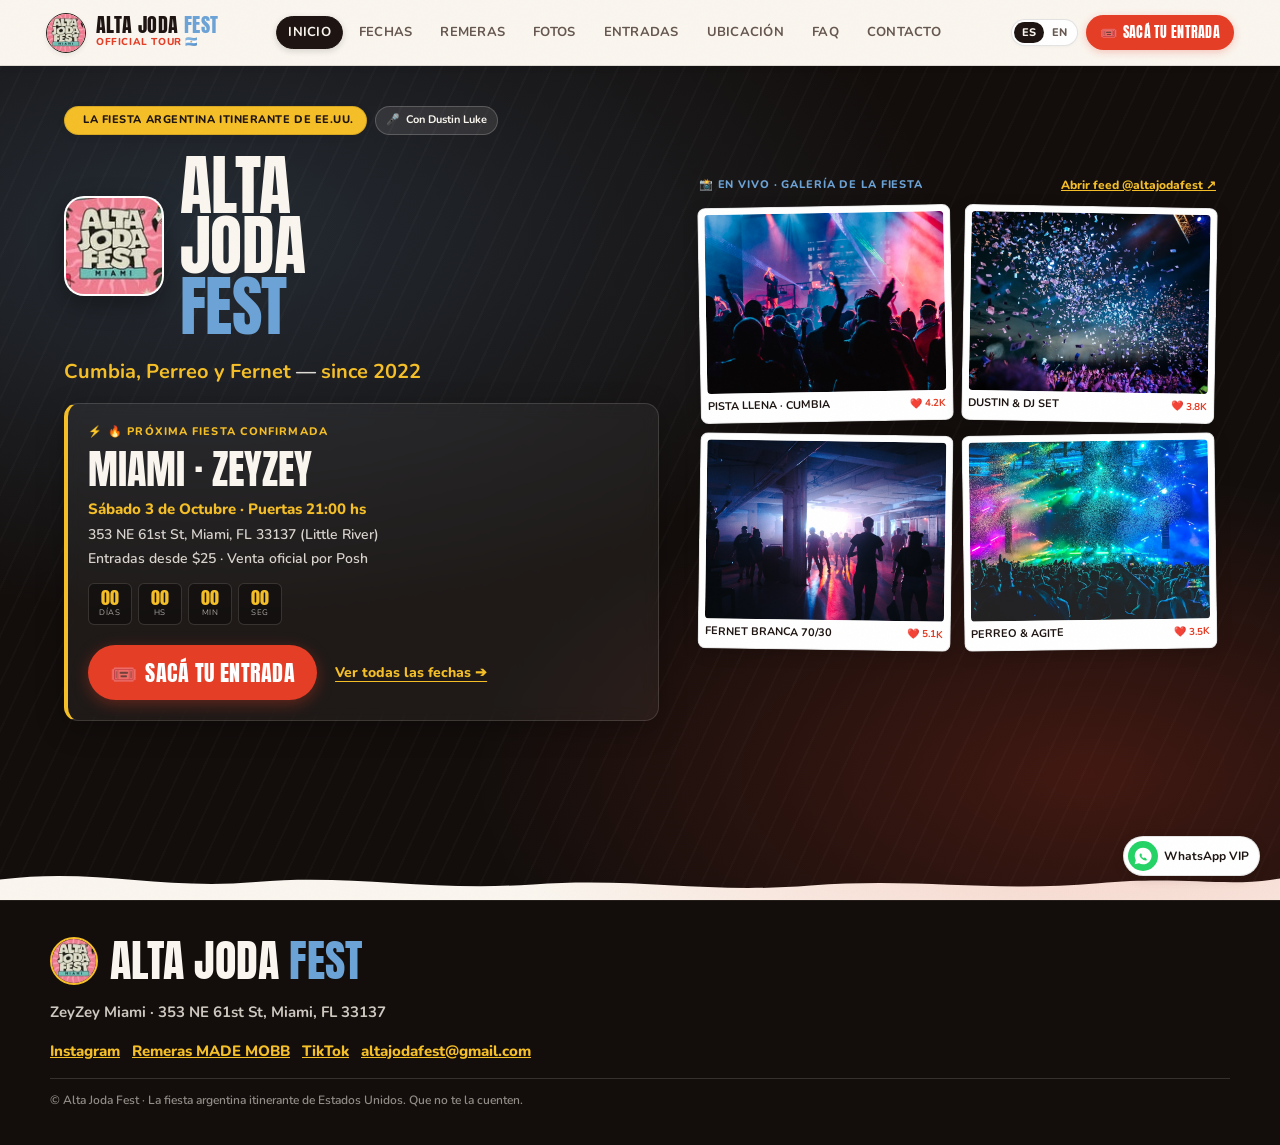
==== commit f4c07754: "fix: header visible solo en inicio y no fijo; navegacion limpia en subsecciones" ====
--- a/index.html
+++ b/index.html
@@ -82,7 +82,7 @@
   }
   </script>
 </head>
-<body>
+<body data-active-section="inicio">
 
   <!-- Subtle noise overlay -->
   <div class="bg-noise" aria-hidden="true"></div>
@@ -361,6 +361,24 @@
     <section id="section-fechas" class="content-section" aria-labelledby="fechas-title">
       <div class="section-container">
         
+        <!-- Subpage Top Bar: Back to Home + Lang Switch & Menu -->
+        <div class="subpage-top-bar">
+          <button type="button" class="btn-back-home" onclick="AJApp.switchSection('inicio');" aria-label="Volver al Inicio">
+            <span class="back-arrow" aria-hidden="true">←</span>
+            <span data-i18n="backHome">Volver al Inicio</span>
+          </button>
+          <div class="subpage-top-actions">
+            <div class="lang-switch" role="group" aria-label="Selector de idioma">
+              <button type="button" class="lang-btn active" data-lang="es" aria-pressed="true">ES</button>
+              <button type="button" class="lang-btn" data-lang="en" aria-pressed="false">EN</button>
+            </div>
+            <button type="button" class="btn-subpage-menu" onclick="AJApp.openMobileDrawer();" aria-label="Abrir Menú de Secciones">
+              <span aria-hidden="true">☰</span>
+              <span data-i18n="menuSimple">Menú</span>
+            </button>
+          </div>
+        </div>
+
         <div class="section-header-banner">
           <span class="section-kicker">📅 Tour 2026</span>
           <h2 id="fechas-title" class="section-title">Próximas Fechas</h2>
@@ -530,6 +548,9 @@
 
         <!-- Section Navigation Footer -->
         <div class="section-next-footer">
+          <button type="button" class="btn-back-home-footer" onclick="AJApp.switchSection('inicio');">
+            <span aria-hidden="true">←</span> <span data-i18n="backHome">Volver al Inicio</span>
+          </button>
           <button type="button" class="btn-next-section" data-next-section="remeras">
             <span>Ver Remeras MADE MOBB ➔</span>
           </button>
@@ -545,6 +566,24 @@
     <section id="section-remeras" class="content-section" aria-labelledby="remeras-title">
       <div class="section-container">
         
+        <!-- Subpage Top Bar: Back to Home + Lang Switch & Menu -->
+        <div class="subpage-top-bar">
+          <button type="button" class="btn-back-home" onclick="AJApp.switchSection('inicio');" aria-label="Volver al Inicio">
+            <span class="back-arrow" aria-hidden="true">←</span>
+            <span data-i18n="backHome">Volver al Inicio</span>
+          </button>
+          <div class="subpage-top-actions">
+            <div class="lang-switch" role="group" aria-label="Selector de idioma">
+              <button type="button" class="lang-btn active" data-lang="es" aria-pressed="true">ES</button>
+              <button type="button" class="lang-btn" data-lang="en" aria-pressed="false">EN</button>
+            </div>
+            <button type="button" class="btn-subpage-menu" onclick="AJApp.openMobileDrawer();" aria-label="Abrir Menú de Secciones">
+              <span aria-hidden="true">☰</span>
+              <span data-i18n="menuSimple">Menú</span>
+            </button>
+          </div>
+        </div>
+
         <div class="section-header-banner">
           <span class="section-kicker">👕 Colaboración Oficial · Streetwear</span>
           <h2 id="remeras-title" class="section-title">Cápsula Alta Joda × MADE MOBB</h2>
@@ -653,6 +692,9 @@
         </div>
 
         <div class="section-next-footer">
+          <button type="button" class="btn-back-home-footer" onclick="AJApp.switchSection('inicio');">
+            <span aria-hidden="true">←</span> <span data-i18n="backHome">Volver al Inicio</span>
+          </button>
           <button type="button" class="btn-next-section" data-next-section="fotos">
             <span>Ver Fotos & Feed de Instagram ➔</span>
           </button>
@@ -668,6 +710,24 @@
     <section id="section-fotos" class="content-section" aria-labelledby="fotos-title">
       <div class="section-container">
         
+        <!-- Subpage Top Bar: Back to Home + Lang Switch & Menu -->
+        <div class="subpage-top-bar">
+          <button type="button" class="btn-back-home" onclick="AJApp.switchSection('inicio');" aria-label="Volver al Inicio">
+            <span class="back-arrow" aria-hidden="true">←</span>
+            <span data-i18n="backHome">Volver al Inicio</span>
+          </button>
+          <div class="subpage-top-actions">
+            <div class="lang-switch" role="group" aria-label="Selector de idioma">
+              <button type="button" class="lang-btn active" data-lang="es" aria-pressed="true">ES</button>
+              <button type="button" class="lang-btn" data-lang="en" aria-pressed="false">EN</button>
+            </div>
+            <button type="button" class="btn-subpage-menu" onclick="AJApp.openMobileDrawer();" aria-label="Abrir Menú de Secciones">
+              <span aria-hidden="true">☰</span>
+              <span data-i18n="menuSimple">Menú</span>
+            </button>
+          </div>
+        </div>
+
         <div class="section-header-banner">
           <span class="section-kicker">📸 Galería & Feed Oficial</span>
           <h2 id="fotos-title" class="section-title">Fotos & Instagram</h2>
@@ -826,6 +886,9 @@
         </div>
 
         <div class="section-next-footer">
+          <button type="button" class="btn-back-home-footer" onclick="AJApp.switchSection('inicio');">
+            <span aria-hidden="true">←</span> <span data-i18n="backHome">Volver al Inicio</span>
+          </button>
           <button type="button" class="btn-next-section" data-next-section="entradas">
             <span>Ver Precios & Entradas ➔</span>
           </button>
@@ -841,6 +904,24 @@
     <section id="section-entradas" class="content-section" aria-labelledby="entradas-title">
       <div class="section-container">
         
+        <!-- Subpage Top Bar: Back to Home + Lang Switch & Menu -->
+        <div class="subpage-top-bar">
+          <button type="button" class="btn-back-home" onclick="AJApp.switchSection('inicio');" aria-label="Volver al Inicio">
+            <span class="back-arrow" aria-hidden="true">←</span>
+            <span data-i18n="backHome">Volver al Inicio</span>
+          </button>
+          <div class="subpage-top-actions">
+            <div class="lang-switch" role="group" aria-label="Selector de idioma">
+              <button type="button" class="lang-btn active" data-lang="es" aria-pressed="true">ES</button>
+              <button type="button" class="lang-btn" data-lang="en" aria-pressed="false">EN</button>
+            </div>
+            <button type="button" class="btn-subpage-menu" onclick="AJApp.openMobileDrawer();" aria-label="Abrir Menú de Secciones">
+              <span aria-hidden="true">☰</span>
+              <span data-i18n="menuSimple">Menú</span>
+            </button>
+          </div>
+        </div>
+
         <div class="section-header-banner">
           <span class="section-kicker">🎟️ Tiers de Venta</span>
           <h2 id="entradas-title" class="section-title">Precios & Entradas</h2>
@@ -916,6 +997,9 @@
         </div>
 
         <div class="section-next-footer">
+          <button type="button" class="btn-back-home-footer" onclick="AJApp.switchSection('inicio');">
+            <span aria-hidden="true">←</span> <span data-i18n="backHome">Volver al Inicio</span>
+          </button>
           <button type="button" class="btn-next-section" data-next-section="locacion">
             <span>Ver Dónde es & Venues ➔</span>
           </button>
@@ -931,6 +1015,24 @@
     <section id="section-locacion" class="content-section" aria-labelledby="locacion-title">
       <div class="section-container">
         
+        <!-- Subpage Top Bar: Back to Home + Lang Switch & Menu -->
+        <div class="subpage-top-bar">
+          <button type="button" class="btn-back-home" onclick="AJApp.switchSection('inicio');" aria-label="Volver al Inicio">
+            <span class="back-arrow" aria-hidden="true">←</span>
+            <span data-i18n="backHome">Volver al Inicio</span>
+          </button>
+          <div class="subpage-top-actions">
+            <div class="lang-switch" role="group" aria-label="Selector de idioma">
+              <button type="button" class="lang-btn active" data-lang="es" aria-pressed="true">ES</button>
+              <button type="button" class="lang-btn" data-lang="en" aria-pressed="false">EN</button>
+            </div>
+            <button type="button" class="btn-subpage-menu" onclick="AJApp.openMobileDrawer();" aria-label="Abrir Menú de Secciones">
+              <span aria-hidden="true">☰</span>
+              <span data-i18n="menuSimple">Menú</span>
+            </button>
+          </div>
+        </div>
+
         <div class="section-header-banner">
           <span class="section-kicker">📍 Ubicaciones & Venues</span>
           <h2 id="locacion-title" class="section-title">Dónde es</h2>
@@ -967,6 +1069,9 @@
         </div>
 
         <div class="section-next-footer">
+          <button type="button" class="btn-back-home-footer" onclick="AJApp.switchSection('inicio');">
+            <span aria-hidden="true">←</span> <span data-i18n="backHome">Volver al Inicio</span>
+          </button>
           <button type="button" class="btn-next-section" data-next-section="faq">
             <span>Ver Preguntas Frecuentes (FAQ) ➔</span>
           </button>
@@ -982,6 +1087,24 @@
     <section id="section-faq" class="content-section" aria-labelledby="faq-title">
       <div class="section-container">
         
+        <!-- Subpage Top Bar: Back to Home + Lang Switch & Menu -->
+        <div class="subpage-top-bar">
+          <button type="button" class="btn-back-home" onclick="AJApp.switchSection('inicio');" aria-label="Volver al Inicio">
+            <span class="back-arrow" aria-hidden="true">←</span>
+            <span data-i18n="backHome">Volver al Inicio</span>
+          </button>
+          <div class="subpage-top-actions">
+            <div class="lang-switch" role="group" aria-label="Selector de idioma">
+              <button type="button" class="lang-btn active" data-lang="es" aria-pressed="true">ES</button>
+              <button type="button" class="lang-btn" data-lang="en" aria-pressed="false">EN</button>
+            </div>
+            <button type="button" class="btn-subpage-menu" onclick="AJApp.openMobileDrawer();" aria-label="Abrir Menú de Secciones">
+              <span aria-hidden="true">☰</span>
+              <span data-i18n="menuSimple">Menú</span>
+            </button>
+          </div>
+        </div>
+
         <div class="section-header-banner">
           <span class="section-kicker">❓ Respuestas Rápidas</span>
           <h2 id="faq-title" class="section-title">Preguntas Frecuentes</h2>
@@ -1055,6 +1178,9 @@
         </div>
 
         <div class="section-next-footer">
+          <button type="button" class="btn-back-home-footer" onclick="AJApp.switchSection('inicio');">
+            <span aria-hidden="true">←</span> <span data-i18n="backHome">Volver al Inicio</span>
+          </button>
           <button type="button" class="btn-next-section" data-next-section="contacto">
             <span>Ir a Contacto & Redes ➔</span>
           </button>
@@ -1070,6 +1196,24 @@
     <section id="section-contacto" class="content-section" aria-labelledby="contacto-title">
       <div class="section-container">
         
+        <!-- Subpage Top Bar: Back to Home + Lang Switch & Menu -->
+        <div class="subpage-top-bar">
+          <button type="button" class="btn-back-home" onclick="AJApp.switchSection('inicio');" aria-label="Volver al Inicio">
+            <span class="back-arrow" aria-hidden="true">←</span>
+            <span data-i18n="backHome">Volver al Inicio</span>
+          </button>
+          <div class="subpage-top-actions">
+            <div class="lang-switch" role="group" aria-label="Selector de idioma">
+              <button type="button" class="lang-btn active" data-lang="es" aria-pressed="true">ES</button>
+              <button type="button" class="lang-btn" data-lang="en" aria-pressed="false">EN</button>
+            </div>
+            <button type="button" class="btn-subpage-menu" onclick="AJApp.openMobileDrawer();" aria-label="Abrir Menú de Secciones">
+              <span aria-hidden="true">☰</span>
+              <span data-i18n="menuSimple">Menú</span>
+            </button>
+          </div>
+        </div>
+
         <div class="section-header-banner">
           <span class="section-kicker">📬 Comunidad & Redes</span>
           <h2 id="contacto-title" class="section-title">Contacto & Redes</h2>
--- a/css/style.css
+++ b/css/style.css
@@ -98,22 +98,23 @@
 }
 
 /* ===================================================
-   HEADER (CLEAN, 100% RESPONSIVE & NO MARGIN OVERFLOW)
+   HEADER (CLEAN, SHOWN ONLY ON INICIO, NOT FIXED / NOT STICKY)
 =================================================== */
 .site-header {
-  position: sticky;
-  top: 0;
-  left: 0;
+  position: relative;
   width: 100%;
   height: var(--header-height);
-  background: rgba(250, 246, 239, 0.94);
-  backdrop-filter: blur(10px);
-  -webkit-backdrop-filter: blur(10px);
+  background: rgba(250, 246, 239, 0.96);
   border-bottom: 1.5px solid var(--border-subtle);
   z-index: 800;
   display: flex;
   align-items: center;
-  box-shadow: 0 2px 10px rgba(20, 14, 12, 0.04);
+  box-shadow: 0 2px 8px rgba(20, 14, 12, 0.04);
+}
+
+/* Hide header completely when not in inicio section */
+body:not([data-active-section="inicio"]) .site-header {
+  display: none !important;
 }
 
 .header-container {
@@ -524,14 +525,98 @@
   line-height: 1.5;
 }
 
+/* Subpage Top Navigation Bar (Non-sticky, shown on sub-sections) */
+.subpage-top-bar {
+  display: flex;
+  align-items: center;
+  justify-content: space-between;
+  gap: 12px;
+  padding: 14px 0 16px;
+  margin-bottom: 20px;
+  border-bottom: 1.5px solid var(--border-subtle);
+}
+
+.btn-back-home {
+  display: inline-flex;
+  align-items: center;
+  gap: 8px;
+  background: var(--white);
+  color: var(--text-dark);
+  font-family: var(--font-body);
+  font-weight: 700;
+  font-size: 13.5px;
+  padding: 7px 15px;
+  border: 1.5px solid var(--border-subtle);
+  border-radius: var(--radius-pill);
+  box-shadow: 0 2px 6px rgba(20, 14, 12, 0.05);
+  transition: transform 0.15s ease, background-color 0.15s ease, border-color 0.15s ease;
+  cursor: pointer;
+  text-decoration: none;
+}
+.btn-back-home:hover {
+  transform: translateX(-2px);
+  background: var(--cream-soft);
+  border-color: var(--border-medium);
+}
+.btn-back-home .back-arrow {
+  font-size: 15px;
+  font-weight: 900;
+  color: var(--red-fiesta);
+}
+
+.subpage-top-actions {
+  display: flex;
+  align-items: center;
+  gap: 8px;
+}
+
+.btn-subpage-menu {
+  display: inline-flex;
+  align-items: center;
+  gap: 6px;
+  background: var(--white);
+  color: var(--text-dark);
+  font-family: var(--font-body);
+  font-weight: 700;
+  font-size: 13px;
+  padding: 6px 12px;
+  border: 1.5px solid var(--border-subtle);
+  border-radius: var(--radius-pill);
+  box-shadow: 0 2px 6px rgba(20, 14, 12, 0.05);
+  cursor: pointer;
+  transition: background-color 0.15s ease, border-color 0.15s ease;
+}
+.btn-subpage-menu:hover {
+  background: var(--cream-soft);
+  border-color: var(--border-medium);
+}
+
+@media (max-width: 480px) {
+  .subpage-top-bar {
+    padding: 10px 0 14px;
+    gap: 8px;
+  }
+  .btn-back-home {
+    padding: 6px 11px;
+    font-size: 12.5px;
+    gap: 6px;
+  }
+  .btn-subpage-menu {
+    padding: 6px 10px;
+    font-size: 12px;
+  }
+}
+
 /* Section footer navigation to jump to next section - Clean & Focused */
 .section-next-footer {
   margin-top: 44px;
   padding-top: 24px;
   border-top: 1px solid var(--border-subtle);
   display: flex;
+  flex-wrap: wrap;
   align-items: center;
   justify-content: center;
+  gap: 12px;
 }
 .btn-next-section {
   display: inline-flex;
@@ -551,6 +636,29 @@
 .btn-next-section:hover {
   transform: translateY(-2px);
   background: #000;
+}
+
+.btn-back-home-footer {
+  display: inline-flex;
+  align-items: center;
+  gap: 8px;
+  background: var(--white);
+  color: var(--text-dark);
+  font-family: var(--font-heading);
+  font-size: 15px;
+  text-transform: uppercase;
+  letter-spacing: 0.02em;
+  padding: 11px 22px;
+  border: 1.5px solid var(--border-subtle);
+  border-radius: var(--radius-pill);
+  box-shadow: 0 2px 8px rgba(20, 14, 12, 0.06);
+  transition: transform 0.15s, background-color 0.15s, border-color 0.15s;
+  cursor: pointer;
+}
+.btn-back-home-footer:hover {
+  transform: translateY(-2px);
+  background: var(--cream-soft);
+  border-color: var(--border-medium);
 }
 
 /* ===================================================
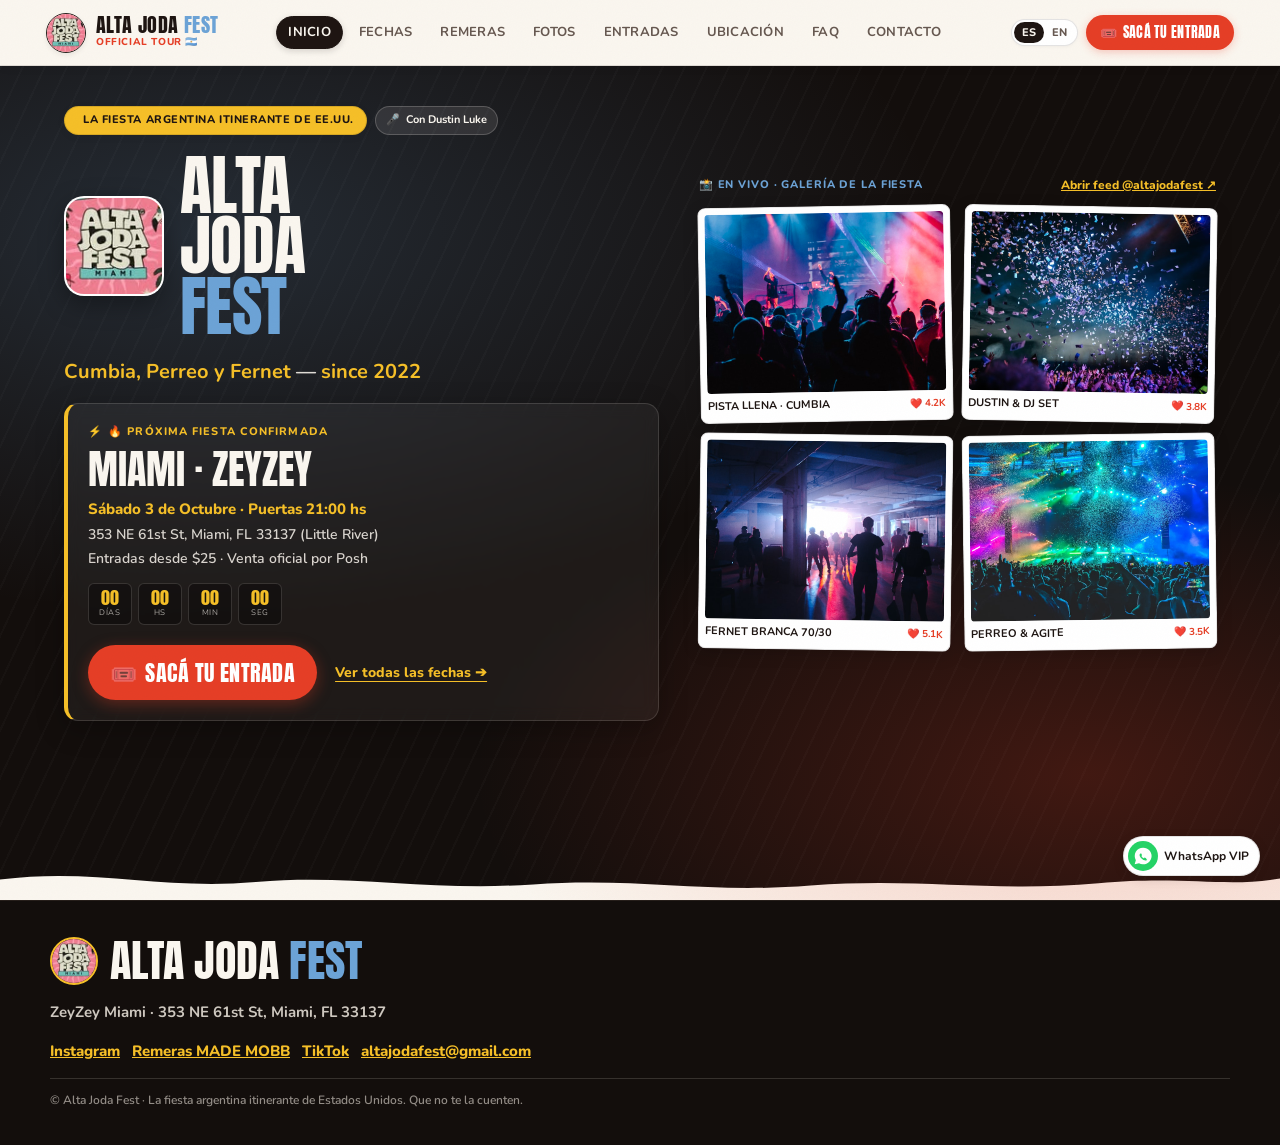
==== commit 33db1b87: "fix: mantener menu superior en todas las hojas y ocultar seccion hero (adjunto) en subsecciones" ====
--- a/index.html
+++ b/index.html
@@ -361,24 +361,6 @@
     <section id="section-fechas" class="content-section" aria-labelledby="fechas-title">
       <div class="section-container">
         
-        <!-- Subpage Top Bar: Back to Home + Lang Switch & Menu -->
-        <div class="subpage-top-bar">
-          <button type="button" class="btn-back-home" onclick="AJApp.switchSection('inicio');" aria-label="Volver al Inicio">
-            <span class="back-arrow" aria-hidden="true">←</span>
-            <span data-i18n="backHome">Volver al Inicio</span>
-          </button>
-          <div class="subpage-top-actions">
-            <div class="lang-switch" role="group" aria-label="Selector de idioma">
-              <button type="button" class="lang-btn active" data-lang="es" aria-pressed="true">ES</button>
-              <button type="button" class="lang-btn" data-lang="en" aria-pressed="false">EN</button>
-            </div>
-            <button type="button" class="btn-subpage-menu" onclick="AJApp.openMobileDrawer();" aria-label="Abrir Menú de Secciones">
-              <span aria-hidden="true">☰</span>
-              <span data-i18n="menuSimple">Menú</span>
-            </button>
-          </div>
-        </div>
-
         <div class="section-header-banner">
           <span class="section-kicker">📅 Tour 2026</span>
           <h2 id="fechas-title" class="section-title">Próximas Fechas</h2>
@@ -566,24 +548,6 @@
     <section id="section-remeras" class="content-section" aria-labelledby="remeras-title">
       <div class="section-container">
         
-        <!-- Subpage Top Bar: Back to Home + Lang Switch & Menu -->
-        <div class="subpage-top-bar">
-          <button type="button" class="btn-back-home" onclick="AJApp.switchSection('inicio');" aria-label="Volver al Inicio">
-            <span class="back-arrow" aria-hidden="true">←</span>
-            <span data-i18n="backHome">Volver al Inicio</span>
-          </button>
-          <div class="subpage-top-actions">
-            <div class="lang-switch" role="group" aria-label="Selector de idioma">
-              <button type="button" class="lang-btn active" data-lang="es" aria-pressed="true">ES</button>
-              <button type="button" class="lang-btn" data-lang="en" aria-pressed="false">EN</button>
-            </div>
-            <button type="button" class="btn-subpage-menu" onclick="AJApp.openMobileDrawer();" aria-label="Abrir Menú de Secciones">
-              <span aria-hidden="true">☰</span>
-              <span data-i18n="menuSimple">Menú</span>
-            </button>
-          </div>
-        </div>
-
         <div class="section-header-banner">
           <span class="section-kicker">👕 Colaboración Oficial · Streetwear</span>
           <h2 id="remeras-title" class="section-title">Cápsula Alta Joda × MADE MOBB</h2>
@@ -710,24 +674,6 @@
     <section id="section-fotos" class="content-section" aria-labelledby="fotos-title">
       <div class="section-container">
         
-        <!-- Subpage Top Bar: Back to Home + Lang Switch & Menu -->
-        <div class="subpage-top-bar">
-          <button type="button" class="btn-back-home" onclick="AJApp.switchSection('inicio');" aria-label="Volver al Inicio">
-            <span class="back-arrow" aria-hidden="true">←</span>
-            <span data-i18n="backHome">Volver al Inicio</span>
-          </button>
-          <div class="subpage-top-actions">
-            <div class="lang-switch" role="group" aria-label="Selector de idioma">
-              <button type="button" class="lang-btn active" data-lang="es" aria-pressed="true">ES</button>
-              <button type="button" class="lang-btn" data-lang="en" aria-pressed="false">EN</button>
-            </div>
-            <button type="button" class="btn-subpage-menu" onclick="AJApp.openMobileDrawer();" aria-label="Abrir Menú de Secciones">
-              <span aria-hidden="true">☰</span>
-              <span data-i18n="menuSimple">Menú</span>
-            </button>
-          </div>
-        </div>
-
         <div class="section-header-banner">
           <span class="section-kicker">📸 Galería & Feed Oficial</span>
           <h2 id="fotos-title" class="section-title">Fotos & Instagram</h2>
@@ -904,24 +850,6 @@
     <section id="section-entradas" class="content-section" aria-labelledby="entradas-title">
       <div class="section-container">
         
-        <!-- Subpage Top Bar: Back to Home + Lang Switch & Menu -->
-        <div class="subpage-top-bar">
-          <button type="button" class="btn-back-home" onclick="AJApp.switchSection('inicio');" aria-label="Volver al Inicio">
-            <span class="back-arrow" aria-hidden="true">←</span>
-            <span data-i18n="backHome">Volver al Inicio</span>
-          </button>
-          <div class="subpage-top-actions">
-            <div class="lang-switch" role="group" aria-label="Selector de idioma">
-              <button type="button" class="lang-btn active" data-lang="es" aria-pressed="true">ES</button>
-              <button type="button" class="lang-btn" data-lang="en" aria-pressed="false">EN</button>
-            </div>
-            <button type="button" class="btn-subpage-menu" onclick="AJApp.openMobileDrawer();" aria-label="Abrir Menú de Secciones">
-              <span aria-hidden="true">☰</span>
-              <span data-i18n="menuSimple">Menú</span>
-            </button>
-          </div>
-        </div>
-
         <div class="section-header-banner">
           <span class="section-kicker">🎟️ Tiers de Venta</span>
           <h2 id="entradas-title" class="section-title">Precios & Entradas</h2>
@@ -1015,24 +943,6 @@
     <section id="section-locacion" class="content-section" aria-labelledby="locacion-title">
       <div class="section-container">
         
-        <!-- Subpage Top Bar: Back to Home + Lang Switch & Menu -->
-        <div class="subpage-top-bar">
-          <button type="button" class="btn-back-home" onclick="AJApp.switchSection('inicio');" aria-label="Volver al Inicio">
-            <span class="back-arrow" aria-hidden="true">←</span>
-            <span data-i18n="backHome">Volver al Inicio</span>
-          </button>
-          <div class="subpage-top-actions">
-            <div class="lang-switch" role="group" aria-label="Selector de idioma">
-              <button type="button" class="lang-btn active" data-lang="es" aria-pressed="true">ES</button>
-              <button type="button" class="lang-btn" data-lang="en" aria-pressed="false">EN</button>
-            </div>
-            <button type="button" class="btn-subpage-menu" onclick="AJApp.openMobileDrawer();" aria-label="Abrir Menú de Secciones">
-              <span aria-hidden="true">☰</span>
-              <span data-i18n="menuSimple">Menú</span>
-            </button>
-          </div>
-        </div>
-
         <div class="section-header-banner">
           <span class="section-kicker">📍 Ubicaciones & Venues</span>
           <h2 id="locacion-title" class="section-title">Dónde es</h2>
@@ -1087,24 +997,6 @@
     <section id="section-faq" class="content-section" aria-labelledby="faq-title">
       <div class="section-container">
         
-        <!-- Subpage Top Bar: Back to Home + Lang Switch & Menu -->
-        <div class="subpage-top-bar">
-          <button type="button" class="btn-back-home" onclick="AJApp.switchSection('inicio');" aria-label="Volver al Inicio">
-            <span class="back-arrow" aria-hidden="true">←</span>
-            <span data-i18n="backHome">Volver al Inicio</span>
-          </button>
-          <div class="subpage-top-actions">
-            <div class="lang-switch" role="group" aria-label="Selector de idioma">
-              <button type="button" class="lang-btn active" data-lang="es" aria-pressed="true">ES</button>
-              <button type="button" class="lang-btn" data-lang="en" aria-pressed="false">EN</button>
-            </div>
-            <button type="button" class="btn-subpage-menu" onclick="AJApp.openMobileDrawer();" aria-label="Abrir Menú de Secciones">
-              <span aria-hidden="true">☰</span>
-              <span data-i18n="menuSimple">Menú</span>
-            </button>
-          </div>
-        </div>
-
         <div class="section-header-banner">
           <span class="section-kicker">❓ Respuestas Rápidas</span>
           <h2 id="faq-title" class="section-title">Preguntas Frecuentes</h2>
@@ -1196,24 +1088,6 @@
     <section id="section-contacto" class="content-section" aria-labelledby="contacto-title">
       <div class="section-container">
         
-        <!-- Subpage Top Bar: Back to Home + Lang Switch & Menu -->
-        <div class="subpage-top-bar">
-          <button type="button" class="btn-back-home" onclick="AJApp.switchSection('inicio');" aria-label="Volver al Inicio">
-            <span class="back-arrow" aria-hidden="true">←</span>
-            <span data-i18n="backHome">Volver al Inicio</span>
-          </button>
-          <div class="subpage-top-actions">
-            <div class="lang-switch" role="group" aria-label="Selector de idioma">
-              <button type="button" class="lang-btn active" data-lang="es" aria-pressed="true">ES</button>
-              <button type="button" class="lang-btn" data-lang="en" aria-pressed="false">EN</button>
-            </div>
-            <button type="button" class="btn-subpage-menu" onclick="AJApp.openMobileDrawer();" aria-label="Abrir Menú de Secciones">
-              <span aria-hidden="true">☰</span>
-              <span data-i18n="menuSimple">Menú</span>
-            </button>
-          </div>
-        </div>
-
         <div class="section-header-banner">
           <span class="section-kicker">📬 Comunidad & Redes</span>
           <h2 id="contacto-title" class="section-title">Contacto & Redes</h2>
--- a/css/style.css
+++ b/css/style.css
@@ -98,23 +98,22 @@
 }
 
 /* ===================================================
-   HEADER (CLEAN, SHOWN ONLY ON INICIO, NOT FIXED / NOT STICKY)
+   HEADER (CLEAN, FIXED/STICKY ON ALL SECTIONS)
 =================================================== */
 .site-header {
-  position: relative;
+  position: sticky;
+  top: 0;
+  left: 0;
   width: 100%;
   height: var(--header-height);
   background: rgba(250, 246, 239, 0.96);
+  backdrop-filter: blur(10px);
+  -webkit-backdrop-filter: blur(10px);
   border-bottom: 1.5px solid var(--border-subtle);
   z-index: 800;
   display: flex;
   align-items: center;
-  box-shadow: 0 2px 8px rgba(20, 14, 12, 0.04);
-}
-
-/* Hide header completely when not in inicio section */
-body:not([data-active-section="inicio"]) .site-header {
-  display: none !important;
+  box-shadow: 0 2px 10px rgba(20, 14, 12, 0.04);
 }
 
 .header-container {
@@ -525,87 +524,7 @@
   line-height: 1.5;
 }
 
-/* Subpage Top Navigation Bar (Non-sticky, shown on sub-sections) */
-.subpage-top-bar {
-  display: flex;
-  align-items: center;
-  justify-content: space-between;
-  gap: 12px;
-  padding: 14px 0 16px;
-  margin-bottom: 20px;
-  border-bottom: 1.5px solid var(--border-subtle);
-}
-
-.btn-back-home {
-  display: inline-flex;
-  align-items: center;
-  gap: 8px;
-  background: var(--white);
-  color: var(--text-dark);
-  font-family: var(--font-body);
-  font-weight: 700;
-  font-size: 13.5px;
-  padding: 7px 15px;
-  border: 1.5px solid var(--border-subtle);
-  border-radius: var(--radius-pill);
-  box-shadow: 0 2px 6px rgba(20, 14, 12, 0.05);
-  transition: transform 0.15s ease, background-color 0.15s ease, border-color 0.15s ease;
-  cursor: pointer;
-  text-decoration: none;
-}
-.btn-back-home:hover {
-  transform: translateX(-2px);
-  background: var(--cream-soft);
-  border-color: var(--border-medium);
-}
-.btn-back-home .back-arrow {
-  font-size: 15px;
-  font-weight: 900;
-  color: var(--red-fiesta);
-}
-
-.subpage-top-actions {
-  display: flex;
-  align-items: center;
-  gap: 8px;
-}
-
-.btn-subpage-menu {
-  display: inline-flex;
-  align-items: center;
-  gap: 6px;
-  background: var(--white);
-  color: var(--text-dark);
-  font-family: var(--font-body);
-  font-weight: 700;
-  font-size: 13px;
-  padding: 6px 12px;
-  border: 1.5px solid var(--border-subtle);
-  border-radius: var(--radius-pill);
-  box-shadow: 0 2px 6px rgba(20, 14, 12, 0.05);
-  cursor: pointer;
-  transition: background-color 0.15s ease, border-color 0.15s ease;
-}
-.btn-subpage-menu:hover {
-  background: var(--cream-soft);
-  border-color: var(--border-medium);
-}
-
-@media (max-width: 480px) {
-  .subpage-top-bar {
-    padding: 10px 0 14px;
-    gap: 8px;
-  }
-  .btn-back-home {
-    padding: 6px 11px;
-    font-size: 12.5px;
-    gap: 6px;
-  }
-  .btn-subpage-menu {
-    padding: 6px 10px;
-    font-size: 12px;
-  }
-}
+
 
 /* Section footer navigation to jump to next section - Clean & Focused */
 .section-next-footer {
@@ -671,11 +590,17 @@
   overflow: hidden;
   padding-bottom: calc(70px + env(safe-area-inset-bottom));
 }
+#section-inicio:not(.active) {
+  display: none !important;
+}
+#section-inicio.active {
+  display: block;
+}
 @media (min-width: 768px) {
-  #section-inicio {
+  #section-inicio.active {
     padding-bottom: 0;
     min-height: calc(100vh - var(--header-height));
-    display: flex;
+    display: flex !important;
     flex-direction: column;
     justify-content: center;
   }
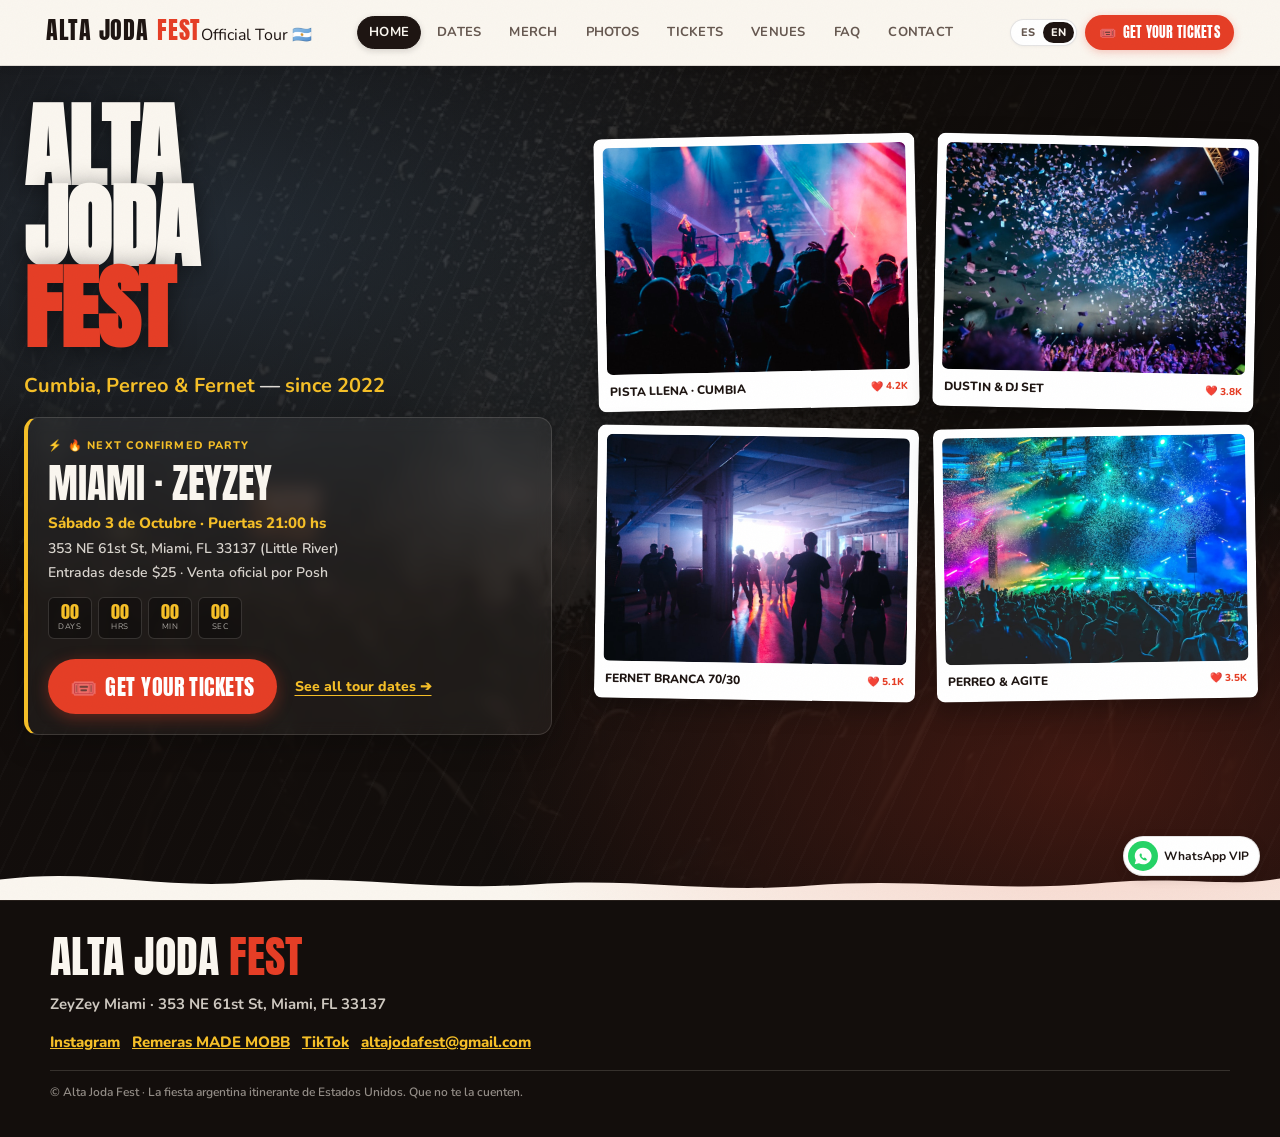
==== commit f67447ee: "feat: traduccion completa en ingles, deteccion de idioma, reduccion de ruido visual, contraste corre" ====
--- a/index.html
+++ b/index.html
@@ -91,13 +91,10 @@
   <header class="site-header" role="banner">
     <div class="header-container">
       
-      <!-- Brand Logo: Official Instagram Profile Photo + Text -->
-      <a href="#inicio" class="brand-group" onclick="AJApp.switchSection('inicio'); return false;" aria-label="Alta Joda Fest - Inicio">
-        <img src="assets/instagram-avatar.jpg" alt="Logo Oficial Alta Joda Fest" class="brand-official-logo-img">
-        <div class="brand-text-block">
-          <span class="brand-logo-text">Alta Joda <span>Fest</span></span>
-          <span class="brand-sub-badge">Official Tour 🇦🇷</span>
-        </div>
+      <!-- Brand Logo: Pure typography logo without square avatar -->
+      <a href="#inicio" class="brand-typography-logo" onclick="AJApp.switchSection('inicio'); return false;" aria-label="Alta Joda Fest - Inicio">
+        <span class="brand-logo-text">Alta Joda <span class="word-fest">Fest</span></span>
+        <span class="brand-sub-badge">Official Tour 🇦🇷</span>
       </a>
 
       <!-- Desktop Nav Links -->
@@ -215,27 +212,14 @@
       
       <div class="hero-layout-grid">
         
-        <!-- Left Hero: Badges, Official Instagram Logo Graphic, Title & Next Event Card -->
+        <!-- Left Hero: Typography Logo, Tagline & Next Event Card -->
         <div class="hero-content">
-          <div class="hero-badge-container">
-            <div class="hero-tag-arg">
-              <span class="brand-badge-flag" aria-hidden="true"><span></span><span></span><span></span></span>
-              <span data-i18n="badgeTour">La fiesta argentina itinerante de EE.UU.</span>
-            </div>
-            <div class="hero-tag-host">
-              <span>🎤</span>
-              <span data-i18n="hostBy">Con Dustin Luke</span>
-            </div>
-          </div>
-
-          <!-- OFFICIAL INSTAGRAM LOGO (User explicit requirement) -->
-          <div class="hero-official-logo-brand-block">
-            <img src="assets/instagram-avatar.jpg" alt="Logo Oficial Alta Joda Fest de Instagram" class="hero-instagram-avatar-logo">
-            <div class="hero-logo-titles">
-              <h1 id="hero-title" class="hero-main-title">
-                Alta<br>Joda<br><span class="word-fest">Fest</span>
-              </h1>
-            </div>
+          
+          <!-- HERO BRAND LOGO: Pure iconic typography of Alta Joda Fest -->
+          <div class="hero-brand-typography-wrap">
+            <h1 id="hero-title" class="hero-logo-typography">
+              Alta<br>Joda<br><span class="word-fest">Fest</span>
+            </h1>
           </div>
 
           <p class="hero-tagline">
@@ -291,15 +275,8 @@
           </div>
         </div>
 
-        <!-- Right Hero: FOTOS EN EL INICIO (Live Photo Showcase) -->
+        <!-- Right Hero: FOTOS EN EL INICIO (Live Photo Showcase - 25% Larger) -->
         <div class="hero-photos-showcase">
-          <div class="photos-showcase-header">
-            <span class="photos-showcase-tag" data-i18n="photosHeroTag">📸 En Vivo · Galería de la Fiesta</span>
-            <a href="https://www.instagram.com/altajodafest" target="_blank" rel="noopener" class="photos-feed-link-chip" data-i18n="seeIgFeed">
-              Abrir feed @altajodafest ↗
-            </a>
-          </div>
-
           <!-- 2x2 Collage Grid of interactive party photos -->
           <div class="hero-photos-collage">
             
@@ -362,9 +339,9 @@
       <div class="section-container">
         
         <div class="section-header-banner">
-          <span class="section-kicker">📅 Tour 2026</span>
-          <h2 id="fechas-title" class="section-title">Próximas Fechas</h2>
-          <p class="section-subtitle">
+          <span class="section-kicker" data-i18n="fechasKicker">📅 Tour 2026</span>
+          <h2 id="fechas-title" class="section-title" data-i18n="fechasTitle">Próximas Fechas</h2>
+          <p class="section-subtitle" data-i18n="fechasSub">
             Nos movemos por todo Estados Unidos. Asegurá tu lugar antes de que cada lote se agote.
           </p>
         </div>
@@ -500,7 +477,7 @@
         <!-- Past Dates Accordion -->
         <div id="past-dates-wrapper" class="past-dates-wrapper">
           <button type="button" id="past-dates-toggle" class="past-dates-toggle-btn" aria-expanded="false">
-            <span>Historial de Fechas Anteriores</span>
+            <span data-i18n="pastDatesToggle">📅 Ver Fechas Anteriores (Giras 2024 / 2025) ▾</span>
             <span class="past-arrow-icon" aria-hidden="true">▾</span>
           </button>
           
@@ -508,22 +485,22 @@
             <li class="past-date-item">
               <span class="past-date-city">Miami · ZeyZey</span>
               <span class="past-date-info">13 de Junio 2026 · Little River</span>
-              <span class="past-sold-out-badge">Agotada</span>
+              <span class="past-sold-out-badge" data-i18n="pastSoldOut">Agotada</span>
             </li>
             <li class="past-date-item">
               <span class="past-date-city">Chicago · Subterranean</span>
               <span class="past-date-info">21 de Marzo 2026 · Wicker Park</span>
-              <span class="past-sold-out-badge">Agotada</span>
+              <span class="past-sold-out-badge" data-i18n="pastSoldOut">Agotada</span>
             </li>
             <li class="past-date-item">
               <span class="past-date-city">Miami · ZeyZey</span>
               <span class="past-date-info">20 de Diciembre 2025 · Edición Fin de Año</span>
-              <span class="past-sold-out-badge">Agotada</span>
+              <span class="past-sold-out-badge" data-i18n="pastSoldOut">Agotada</span>
             </li>
             <li class="past-date-item">
               <span class="past-date-city">New York · Brooklyn Warehouse</span>
               <span class="past-date-info">18 de Octubre 2025 · Bushwick</span>
-              <span class="past-sold-out-badge">Agotada</span>
+              <span class="past-sold-out-badge" data-i18n="pastSoldOut">Agotada</span>
             </li>
           </ul>
         </div>
@@ -534,7 +511,7 @@
             <span aria-hidden="true">←</span> <span data-i18n="backHome">Volver al Inicio</span>
           </button>
           <button type="button" class="btn-next-section" data-next-section="remeras">
-            <span>Ver Remeras MADE MOBB ➔</span>
+            <span data-i18n="nextRemeras">Ver Remeras MADE MOBB ➔</span>
           </button>
         </div>
 
@@ -549,9 +526,9 @@
       <div class="section-container">
         
         <div class="section-header-banner">
-          <span class="section-kicker">👕 Colaboración Oficial · Streetwear</span>
-          <h2 id="remeras-title" class="section-title">Cápsula Alta Joda × MADE MOBB</h2>
-          <p class="section-subtitle">
+          <span class="section-kicker" data-i18n="collabTag">👕 Colaboración Oficial · Streetwear</span>
+          <h2 id="remeras-title" class="section-title" data-i18n="collabTitle">Cápsula Alta Joda × MADE MOBB</h2>
+          <p class="section-subtitle" data-i18n="collabDesc">
             Unión directa entre la cultura cumbiera argentina y la marca pesada de streetwear de Kansas City <strong>MADE MOBB</strong>. 
             Prendas de corte premium, serigrafía pesada y detalles con la celeste y blanca.
           </p>
@@ -564,7 +541,7 @@
               <span class="collab-x-badge">✕</span>
               <span>MADE MOBB</span>
             </div>
-            <p class="collab-desc">
+            <p class="collab-desc" data-i18n="collabStoryP">
               Diseñadas para bancar la noche: 100% algodón de alto gramaje con el icónico carpincho argentino, 
               güiro de cumbia, jarra de Fernet y el toro mecánico de Kansas City.
             </p>
@@ -572,9 +549,9 @@
 
           <div class="collab-banner-actions">
             <a href="https://www.mademobb.com/collections/alta-joda-collaboration" target="_blank" rel="noopener" class="btn-visit-mademobb">
-              <span>Ver Colección en MADE MOBB ↗</span>
+              <span data-i18n="shopCollabBtn">Ver Colección en MADE MOBB ↗</span>
             </a>
-            <span class="collab-shipping-info">📦 Envíos directos a todo Estados Unidos</span>
+            <span class="collab-shipping-info" data-i18n="usShipping">📦 Envíos directos a todo Estados Unidos</span>
           </div>
         </div>
 
@@ -660,7 +637,7 @@
             <span aria-hidden="true">←</span> <span data-i18n="backHome">Volver al Inicio</span>
           </button>
           <button type="button" class="btn-next-section" data-next-section="fotos">
-            <span>Ver Fotos & Feed de Instagram ➔</span>
+            <span data-i18n="nextFotos">Ver Fotos & Feed de Instagram ➔</span>
           </button>
         </div>
 
@@ -675,9 +652,9 @@
       <div class="section-container">
         
         <div class="section-header-banner">
-          <span class="section-kicker">📸 Galería & Feed Oficial</span>
-          <h2 id="fotos-title" class="section-title">Fotos & Instagram</h2>
-          <p class="section-subtitle">
+          <span class="section-kicker" data-i18n="fotosKicker">📸 Galería & Feed Oficial</span>
+          <h2 id="fotos-title" class="section-title" data-i18n="fotosTitle">Fotos & Instagram</h2>
+          <p class="section-subtitle" data-i18n="fotosSub">
             Todo el descontrol, el pogo, los fernets y la previa pasan por nuestra cuenta oficial. Hacé clic en cualquier foto o reel para abrir en Instagram.
           </p>
         </div>
@@ -691,14 +668,14 @@
                 <span>@altajodafest</span>
                 <span class="verified-icon" title="Verificado">✓</span>
               </div>
-              <p class="ig-bio">
+              <p class="ig-bio" data-i18n="igBio">
                 La fiesta argentina itinerante de EE.UU. 🇦🇷 Cumbia, cuarteto, RKT y Fernet con coca.
               </p>
             </div>
           </div>
 
           <a href="https://www.instagram.com/altajodafest/" target="_blank" rel="noopener" class="btn-follow-instagram">
-            <span>Seguir en Instagram @altajodafest ↗</span>
+            <span data-i18n="igFollowBtn">Seguir en Instagram @altajodafest ↗</span>
           </a>
         </div>
 
@@ -836,7 +813,7 @@
             <span aria-hidden="true">←</span> <span data-i18n="backHome">Volver al Inicio</span>
           </button>
           <button type="button" class="btn-next-section" data-next-section="entradas">
-            <span>Ver Precios & Entradas ➔</span>
+            <span data-i18n="nextEntradas">Ver Precios & Entradas ➔</span>
           </button>
         </div>
 
@@ -851,9 +828,9 @@
       <div class="section-container">
         
         <div class="section-header-banner">
-          <span class="section-kicker">🎟️ Tiers de Venta</span>
-          <h2 id="entradas-title" class="section-title">Precios & Entradas</h2>
-          <p class="section-subtitle">
+          <span class="section-kicker" data-i18n="entradasKicker">🎟️ Tiers de Venta</span>
+          <h2 id="entradas-title" class="section-title" data-i18n="entradasTitle">Precios & Entradas</h2>
+          <p class="section-subtitle" data-i18n="entradasSub">
             Cuanto antes comprás, más barato pagás. Los tramos se cierran automáticamente cuando se agota el cupo.
           </p>
         </div>
@@ -918,9 +895,8 @@
 
         <div class="platforms-note-box">
           <p>
-            <strong>Información de ticketing:</strong> La venta corre a través de plataformas autorizadas 
-            (<strong>Posh.vip</strong> para Miami y KC, <strong>Eventbrite</strong> para Dallas, y <strong>Shotgun.live</strong> para Washington DC). 
-            No compres entradas a revendedores informales; si el QR ya fue usado te quedás afuera.
+            <strong data-i18n="ticketingNoteStrong">Información de ticketing:</strong> 
+            <span data-i18n="ticketingNoteText">La venta corre a través de plataformas autorizadas (Posh.vip para Miami y KC, Eventbrite para Dallas, y Shotgun.live para Washington DC). No compres entradas a revendedores informales; si el QR ya fue usado te quedás afuera.</span>
           </p>
         </div>
 
@@ -929,7 +905,7 @@
             <span aria-hidden="true">←</span> <span data-i18n="backHome">Volver al Inicio</span>
           </button>
           <button type="button" class="btn-next-section" data-next-section="locacion">
-            <span>Ver Dónde es & Venues ➔</span>
+            <span data-i18n="nextLocacion">Ver Dónde es & Venues ➔</span>
           </button>
         </div>
 
@@ -944,9 +920,9 @@
       <div class="section-container">
         
         <div class="section-header-banner">
-          <span class="section-kicker">📍 Ubicaciones & Venues</span>
-          <h2 id="locacion-title" class="section-title">Dónde es</h2>
-          <p class="section-subtitle">
+          <span class="section-kicker" data-i18n="locKicker">📍 Ubicaciones & Venues</span>
+          <h2 id="locacion-title" class="section-title" data-i18n="locTitle">Dónde es</h2>
+          <p class="section-subtitle" data-i18n="locSub">
             Elegí tu ciudad para ver la dirección, el mapa interactivo y recomendaciones de estacionamiento y transporte.
           </p>
         </div>
@@ -983,7 +959,7 @@
             <span aria-hidden="true">←</span> <span data-i18n="backHome">Volver al Inicio</span>
           </button>
           <button type="button" class="btn-next-section" data-next-section="faq">
-            <span>Ver Preguntas Frecuentes (FAQ) ➔</span>
+            <span data-i18n="nextFaq">Ver Preguntas Frecuentes (FAQ) ➔</span>
           </button>
         </div>
 
@@ -998,9 +974,9 @@
       <div class="section-container">
         
         <div class="section-header-banner">
-          <span class="section-kicker">❓ Respuestas Rápidas</span>
-          <h2 id="faq-title" class="section-title">Preguntas Frecuentes</h2>
-          <p class="section-subtitle">
+          <span class="section-kicker" data-i18n="faqKicker">❓ Respuestas Rápidas</span>
+          <h2 id="faq-title" class="section-title" data-i18n="faqTitle">Preguntas Frecuentes</h2>
+          <p class="section-subtitle" data-i18n="faqSub">
             Todo lo que tenés que saber antes de caer a la fiesta.
           </p>
         </div>
@@ -1009,60 +985,60 @@
           
           <div class="faq-item-card open">
             <button type="button" class="faq-question-btn" aria-expanded="true">
-              <span>¿Cuál es la edad mínima para entrar?</span>
+              <span data-i18n="faqQ1">¿Cuál es la edad mínima para entrar?</span>
               <span class="faq-toggle-icon" aria-hidden="true">+</span>
             </button>
-            <div class="faq-answer-pane">
+            <div class="faq-answer-pane" data-i18n="faqA1">
               21+ siempre, sin excepción. Es ley en Estados Unidos. Debés presentar documento físico oficial (ID de EE.UU., licencia de conducir válida o pasaporte original). No se aceptan fotocopias ni fotos en el celular.
             </div>
           </div>
 
           <div class="faq-item-card">
             <button type="button" class="faq-question-btn" aria-expanded="false">
-              <span>¿Qué pasa si llueve?</span>
+              <span data-i18n="faqQ2">¿Qué pasa si llueve?</span>
               <span class="faq-toggle-icon" aria-hidden="true">+</span>
             </button>
-            <div class="faq-answer-pane">
+            <div class="faq-answer-pane" data-i18n="faqA2">
               La fiesta no se suspende por llovizna. ZeyZey en Miami y los demás venues cuentan con amplios sectores techados para seguir bailando. Si el clima se vuelve peligroso por tormenta severa, se reprograma y las entradas son 100% válidas para la nueva fecha (anunciamos todo al instante por @altajodafest).
             </div>
           </div>
 
           <div class="faq-item-card">
             <button type="button" class="faq-question-btn" aria-expanded="false">
-              <span>¿Hay dress code?</span>
+              <span data-i18n="faqQ3">¿Hay dress code?</span>
               <span class="faq-toggle-icon" aria-hidden="true">+</span>
             </button>
-            <div class="faq-answer-pane">
+            <div class="faq-answer-pane" data-i18n="faqA3">
               Cero dress code. Vení como quieras: camiseta argentina, ropa streetwear, zapatillas cómodas. La idea es cantar, saltar y bailar toda la noche sin caretas ni protocolos.
             </div>
           </div>
 
           <div class="faq-item-card">
             <button type="button" class="faq-question-btn" aria-expanded="false">
-              <span>¿Cómo funciona el estacionamiento?</span>
+              <span data-i18n="faqQ4">¿Cómo funciona el estacionamiento?</span>
               <span class="faq-toggle-icon" aria-hidden="true">+</span>
             </button>
-            <div class="faq-answer-pane">
+            <div class="faq-answer-pane" data-i18n="faqA4">
               En Miami (ZeyZey), recomendamos llegar en Uber/Lyft o estacionar en los alrededores de Little River. En Dallas hay lotes pagos sobre Elm St. En Kansas City, The Truman tiene estacionamiento propio. En Washington DC recomendamos llegar en Metro.
             </div>
           </div>
 
           <div class="faq-item-card">
             <button type="button" class="faq-question-btn" aria-expanded="false">
-              <span>¿Hay comida y Fernet en la fiesta?</span>
+              <span data-i18n="faqQ5">¿Hay comida y Fernet en la fiesta?</span>
               <span class="faq-toggle-icon" aria-hidden="true">+</span>
             </button>
-            <div class="faq-answer-pane">
+            <div class="faq-answer-pane" data-i18n="faqA5">
               ¡Obvio! En Miami contamos con cocina callejera de Tacos María, barra oficial de Fernet Branca con Coca-Cola servido en jarra, vinos naturales y cócteles de autor.
             </div>
           </div>
 
           <div class="faq-item-card">
             <button type="button" class="faq-question-btn" aria-expanded="false">
-              <span>¿Puedo transferir mi entrada si no puedo ir?</span>
+              <span data-i18n="faqQ6">¿Puedo transferir mi entrada si no puedo ir?</span>
               <span class="faq-toggle-icon" aria-hidden="true">+</span>
             </button>
-            <div class="faq-answer-pane">
+            <div class="faq-answer-pane" data-i18n="faqA6">
               Sí, transferís de manera segura y directa dentro de la app donde compraste (Posh, Eventbrite o Shotgun). No compres ni revendas por canales informales.
             </div>
           </div>
@@ -1074,7 +1050,7 @@
             <span aria-hidden="true">←</span> <span data-i18n="backHome">Volver al Inicio</span>
           </button>
           <button type="button" class="btn-next-section" data-next-section="contacto">
-            <span>Ir a Contacto & Redes ➔</span>
+            <span data-i18n="nextContacto">Ir a Contacto & Redes ➔</span>
           </button>
         </div>
 
@@ -1089,67 +1065,93 @@
       <div class="section-container">
         
         <div class="section-header-banner">
-          <span class="section-kicker">📬 Comunidad & Redes</span>
-          <h2 id="contacto-title" class="section-title">Contacto & Redes</h2>
-          <p class="section-subtitle">
+          <span class="section-kicker" data-i18n="contactKicker">📬 Comunidad & Redes</span>
+          <h2 id="contacto-title" class="section-title" data-i18n="contactTitle">Contacto & Redes</h2>
+          <p class="section-subtitle" data-i18n="contactSub">
             Seguinos en nuestras plataformas oficiales, consultá por mesas VIP o dejanos tu ciudad para la próxima gira.
           </p>
         </div>
 
-        <div class="contact-grid-cards">
+        <!-- LISTA SIMPLE DE ICONOS DE REDES SOCIALES -->
+        <div class="contact-social-list" role="list">
           
-          <!-- INSTAGRAM DESTACADO -->
-          <a href="https://www.instagram.com/altajodafest/" target="_blank" rel="noopener" class="contact-highlight-card">
-            <span class="platform-label">Instagram Oficial</span>
-            <span class="platform-handle">@altajodafest</span>
-            <p class="platform-desc">
-              El canal principal donde anunciamos preventas, sorteos de Fernet, fotos de la fiesta y backstage con Dustin Luke. Seguinos.
-            </p>
-            <span style="font-weight: 800; text-decoration: underline; margin-top: 8px;">Abrir perfil en Instagram ↗</span>
-          </a>
-
-          <!-- Quick Actions Column -->
-          <div class="contact-quick-links-column">
-            
-            <a href="https://wa.me/17865550123?text=Hola!%20Quiero%20info%20de%20mesas%20VIP%20y%20entradas%20para%20Alta%20Joda%20Fest%20%F0%9F%87%A6%F0%9F%87%B7" target="_blank" rel="noopener" class="contact-action-box">
-              <span aria-hidden="true" style="font-size: 18px;">💬</span>
-              <span>WhatsApp VIP · +1 (786) 555-0123</span>
-            </a>
-
-            <a href="https://www.tiktok.com/@altajodafest" target="_blank" rel="noopener" class="contact-action-box">
-              <span aria-hidden="true" style="font-size: 18px;">🎵</span>
-              <span>TikTok · @altajodafest</span>
-            </a>
-
-            <a href="mailto:altajodafest@gmail.com" class="contact-action-box">
-              <span aria-hidden="true" style="font-size: 18px;">✉️</span>
-              <span>Email · altajodafest@gmail.com</span>
-            </a>
-
-            <a href="https://form.typeform.com/to/altajoda" target="_blank" rel="noopener" class="contact-action-box box-yellow">
-              <span aria-hidden="true" style="font-size: 18px;">✍️</span>
-              <span>Quiero Alta Joda en mi ciudad</span>
-            </a>
-
-          </div>
+          <!-- Instagram -->
+          <a href="https://www.instagram.com/altajodafest/" target="_blank" rel="noopener" class="contact-social-item contact-item-ig" role="listitem">
+            <div class="contact-social-icon-wrap icon-ig">
+              <svg viewBox="0 0 24 24" width="24" height="24" fill="currentColor" aria-hidden="true"><path d="M12 2.163c3.204 0 3.584.012 4.85.07 3.252.148 4.771 1.691 4.919 4.919.058 1.265.069 1.645.069 4.849 0 3.205-.012 3.584-.069 4.849-.149 3.225-1.664 4.771-4.919 4.919-1.266.058-1.644.07-4.85.07-3.204 0-3.584-.012-4.849-.07-3.26-.149-4.771-1.699-4.919-4.92-.058-1.265-.07-1.644-.07-4.849 0-3.204.013-3.583.07-4.849.149-3.227 1.664-4.771 4.919-4.919 1.266-.057 1.645-.069 4.849-.069zm0-2.163c-3.259 0-3.667.014-4.947.072-4.358.2-6.78 2.618-6.98 6.98-.059 1.281-.073 1.689-.073 4.948 0 3.259.014 3.668.072 4.948.2 4.358 2.618 6.78 6.98 6.98 1.281.058 1.689.072 4.948.072 3.259 0 3.668-.014 4.948-.072 4.354-.2 6.782-2.618 6.979-6.98.059-1.28.073-1.689.073-4.948 0-3.259-.014-3.667-.072-4.947-.196-4.354-2.617-6.78-6.979-6.98-1.281-.059-1.69-.073-4.949-.073zm0 5.838c-3.403 0-6.162 2.759-6.162 6.162s2.759 6.163 6.162 6.163 6.162-2.759 6.162-6.163c0-3.403-2.759-6.162-6.162-6.162zm0 10.162c-2.209 0-4-1.79-4-4 0-2.209 1.791-4 4-4s4 1.791 4 4c0 2.21-1.791 4-4 4zm6.406-11.845c-.796 0-1.441.645-1.441 1.44s.645 1.44 1.441 1.44c.795 0 1.439-.645 1.439-1.44s-.644-1.44-1.439-1.44z"/></svg>
+            </div>
+            <div class="contact-social-info">
+              <span class="contact-social-name">Instagram</span>
+              <span class="contact-social-sub">@altajodafest</span>
+            </div>
+            <span class="contact-social-arrow" aria-hidden="true">↗</span>
+          </a>
+
+          <!-- TikTok -->
+          <a href="https://www.tiktok.com/@altajodafest" target="_blank" rel="noopener" class="contact-social-item contact-item-tiktok" role="listitem">
+            <div class="contact-social-icon-wrap icon-tiktok">
+              <svg viewBox="0 0 24 24" width="24" height="24" fill="currentColor" aria-hidden="true"><path d="M19.59 6.69a4.83 4.83 0 0 1-3.77-4.25V2h-3.45v13.67a2.89 2.89 0 0 1-5.2 1.74 2.89 2.89 0 0 1 2.31-4.64c.298-.002.595.042.88.13V9.4a6.33 6.33 0 0 0-1-.08A6.34 6.34 0 0 0 3 15.66a6.34 6.34 0 0 0 10.82 4.49 6.27 6.27 0 0 0 1.86-4.48V8.75a8.28 8.28 0 0 0 4.91 1.6v-3.45a4.86 4.86 0 0 1-1-.21z"/></svg>
+            </div>
+            <div class="contact-social-info">
+              <span class="contact-social-name">TikTok</span>
+              <span class="contact-social-sub">@altajodafest</span>
+            </div>
+            <span class="contact-social-arrow" aria-hidden="true">↗</span>
+          </a>
+
+          <!-- WhatsApp VIP -->
+          <a href="https://wa.me/17865550123?text=Hola!%20Quiero%20info%20de%20mesas%20VIP%20y%20entradas%20para%20Alta%20Joda%20Fest%20%F0%9F%87%A6%F0%9F%87%B7" target="_blank" rel="noopener" class="contact-social-item contact-item-wa" role="listitem">
+            <div class="contact-social-icon-wrap icon-wa">
+              <svg viewBox="0 0 24 24" width="24" height="24" fill="currentColor" aria-hidden="true"><path d="M12 2a10 10 0 0 0-8.6 15L2 22l5.2-1.4A10 10 0 1 0 12 2Zm5.1 14.1c-.2.6-1.2 1.2-1.7 1.2-.5.1-1 .1-1.7-.1-1.6-.5-3.2-1.6-4.4-3.1-.9-1-1.5-2.2-1.5-3.2 0-.6.3-1.3.8-1.7.2-.2.4-.2.6-.2h.5c.2 0 .3.1.4.4l.6 1.4c.1.2 0 .4-.1.5l-.4.5c-.1.1-.1.3 0 .4.5.9 1.5 1.9 2.6 2.4.2.1.3.1.4 0l.5-.6c.1-.2.3-.2.5-.1l1.4.7c.2.1.3.2.3.4.1.3 0 .7-.1 1Z"/></svg>
+            </div>
+            <div class="contact-social-info">
+              <span class="contact-social-name">WhatsApp VIP</span>
+              <span class="contact-social-sub">+1 (786) 555-0123</span>
+            </div>
+            <span class="contact-social-arrow" aria-hidden="true">↗</span>
+          </a>
+
+          <!-- Email -->
+          <a href="mailto:altajodafest@gmail.com" class="contact-social-item contact-item-mail" role="listitem">
+            <div class="contact-social-icon-wrap icon-mail">
+              <svg viewBox="0 0 24 24" width="24" height="24" fill="currentColor" aria-hidden="true"><path d="M20 4H4c-1.1 0-1.99.9-1.99 2L2 18c0 1.1.9 2 2 2h16c1.1 0 2-.9 2-2V6c0-1.1-.9-2-2-2zm0 4l-8 5-8-5V6l8 5 8-5v2z"/></svg>
+            </div>
+            <div class="contact-social-info">
+              <span class="contact-social-name">Email Oficial</span>
+              <span class="contact-social-sub">altajodafest@gmail.com</span>
+            </div>
+            <span class="contact-social-arrow" aria-hidden="true">↗</span>
+          </a>
+
+          <!-- Pedí tu Ciudad -->
+          <a href="https://form.typeform.com/to/altajoda" target="_blank" rel="noopener" class="contact-social-item contact-item-city" role="listitem">
+            <div class="contact-social-icon-wrap icon-city">
+              <svg viewBox="0 0 24 24" width="24" height="24" fill="currentColor" aria-hidden="true"><path d="M12 2C8.13 2 5 5.13 5 9c0 5.25 7 13 7 13s7-7.75 7-13c0-3.87-3.13-7-7-7zm0 9.5a2.5 2.5 0 0 1 0-5 2.5 2.5 0 0 1 0 5z"/></svg>
+            </div>
+            <div class="contact-social-info">
+              <span class="contact-social-name" data-i18n="requestCityTitle">Pedí tu Ciudad</span>
+              <span class="contact-social-sub" data-i18n="requestCitySub">Votá la próxima fecha de la gira</span>
+            </div>
+            <span class="contact-social-arrow" aria-hidden="true">↗</span>
+          </a>
 
         </div>
 
         <!-- Sponsors Callout -->
         <div class="sponsors-callout-card">
-          <span class="sponsor-kicker">Marcas & Activaciones</span>
-          <h3 class="sponsor-title">Llegá a la comunidad argentina más activa de EE.UU.</h3>
-          <p class="sponsor-body">
+          <span class="sponsor-kicker" data-i18n="sponsorsKicker">Marcas & Activaciones</span>
+          <h3 class="sponsor-title" data-i18n="sponsorsTitle">Llegá a la comunidad argentina más activa de EE.UU.</h3>
+          <p class="sponsor-body" data-i18n="sponsorsBody">
             Trabajamos activaciones de marca, hospitality, stands de degustación y contenido con marcas que buscan conectar de verdad con el público latino y argentino en Miami, Texas, DMV y más.
           </p>
           <a href="mailto:altajodafest@gmail.com?subject=Sponsors%20y%20Alianzas%20—%20Alta%20Joda%20Fest" class="btn-sponsor-media-kit">
-            Pedir Media Kit & Propuesta
+            <span data-i18n="sponsorsCta">Pedir Media Kit & Propuesta</span>
           </a>
         </div>
 
         <div class="section-next-footer">
           <button type="button" class="btn-next-section" data-next-section="inicio">
-            <span>Volver al Inicio 🏠</span>
+            <span data-i18n="backHomeFooter">Volver al Inicio 🏠</span>
           </button>
         </div>
 
@@ -1199,8 +1201,9 @@
   <footer class="site-footer" role="contentinfo">
     <div class="footer-inner-container">
       <div class="footer-brand-row">
-        <img src="assets/instagram-avatar.jpg" alt="Logo Oficial Alta Joda" class="footer-official-logo">
-        <p class="footer-brand">Alta Joda <span>Fest</span></p>
+        <a href="#inicio" class="footer-brand-typography" onclick="AJApp.switchSection('inicio'); return false;" aria-label="Alta Joda Fest">
+          Alta Joda <span class="word-fest">Fest</span>
+        </a>
       </div>
 
       <p class="footer-venue-line">ZeyZey Miami · 353 NE 61st St, Miami, FL 33137</p>
--- a/css/style.css
+++ b/css/style.css
@@ -128,47 +128,28 @@
   box-sizing: border-box;
 }
 
-/* Brand Group: OFFICIAL INSTAGRAM LOGO */
-.brand-group {
-  display: flex;
-  align-items: center;
-  gap: 10px;
+/* Brand Typography Logo: Pure iconic typography (No square avatar) */
+.brand-typography-logo {
+  display: inline-flex;
+  align-items: baseline;
   text-decoration: none;
   flex-shrink: 0;
-}
-
-.brand-official-logo-img {
-  width: 40px;
-  height: 40px;
-  border-radius: var(--radius-pill);
-  border: 1.5px solid var(--border-color);
-  box-shadow: 0 2px 5px rgba(0,0,0,0.08);
-  object-fit: cover;
-  flex-shrink: 0;
-  background: #FFF;
-}
-
-.brand-text-block {
-  display: flex;
-  flex-direction: column;
+  transition: transform 0.15s ease;
+}
+.brand-typography-logo:hover {
+  transform: scale(1.02);
 }
 .brand-logo-text {
   font-family: var(--font-heading);
-  font-size: 20px;
-  text-transform: uppercase;
-  letter-spacing: 0.02em;
+  font-size: clamp(20px, 4vw, 24px);
+  text-transform: uppercase;
+  letter-spacing: 0.03em;
   color: var(--text-dark);
   line-height: 1;
 }
-.brand-logo-text span {
-  color: var(--blue-arg);
-}
-.brand-sub-badge {
-  font-size: 10px;
-  font-weight: 800;
-  letter-spacing: 0.06em;
-  text-transform: uppercase;
+.brand-logo-text .word-fest {
   color: var(--red-fiesta);
+  margin-left: 2px;
 }
 
 /* Navigation links bar (Desktop only - Compact, perfectly proportioned) */
@@ -513,15 +494,28 @@
   font-size: clamp(32px, 7vw, 64px);
   text-transform: uppercase;
   line-height: 0.94;
-  color: var(--text-dark);
+  color: #140E0C;
   margin-bottom: 8px;
 }
 .section-subtitle {
   font-size: clamp(15px, 3vw, 18px);
   font-weight: 600;
-  color: var(--text-muted);
+  color: #211613;
   max-width: 760px;
-  line-height: 1.5;
+  line-height: 1.55;
+}
+
+/* High Contrast rules for Dark Sections (Fotos & Entradas) */
+#section-fotos .section-title,
+#section-entradas .section-title {
+  color: #FFFFFF !important;
+  text-shadow: 0 2px 12px rgba(0, 0, 0, 0.4);
+}
+#section-fotos .section-subtitle,
+#section-entradas .section-subtitle {
+  color: #FFFFFF !important;
+  font-weight: 600;
+  text-shadow: 0 1px 6px rgba(0, 0, 0, 0.5);
 }
 
 
@@ -584,7 +578,13 @@
    SECTION: INICIO (HERO WITH OFFICIAL LOGO & PHOTOS)
 =================================================== */
 #section-inicio {
-  background: var(--bg-dark);
+  background-color: var(--bg-dark);
+  background-image: 
+    linear-gradient(180deg, rgba(19, 14, 12, 0.82) 0%, rgba(19, 14, 12, 0.88) 50%, rgba(19, 14, 12, 0.96) 100%),
+    url('../assets/photos/fiesta-lights.jpg');
+  background-size: cover;
+  background-position: center center;
+  background-repeat: no-repeat;
   color: var(--text-light);
   position: relative;
   overflow: hidden;
@@ -624,97 +624,39 @@
   z-index: 2;
   align-items: center;
   padding: 24px 16px 40px;
-  max-width: 1200px;
+  max-width: 1280px;
   margin: 0 auto;
 }
 @media (min-width: 900px) {
   .hero-layout-grid {
-    grid-template-columns: 1.15fr 1fr;
-    gap: 40px;
-    padding: 40px 24px 60px;
-  }
-}
-
-/* Left Hero: Official Logo, Badges & Next Event */
+    grid-template-columns: 1fr 1.25fr;
+    gap: 44px;
+    padding: 36px 24px 50px;
+  }
+}
+
+/* Left Hero: Pure Typography Logo & Next Event */
 .hero-content {
   display: flex;
   flex-direction: column;
   gap: 16px;
 }
 
-.hero-badge-container {
-  display: flex;
-  flex-wrap: wrap;
-  align-items: center;
-  gap: 8px;
-}
-.hero-tag-arg {
-  display: inline-flex;
-  align-items: center;
-  gap: 6px;
-  background: var(--yellow-sol);
-  color: var(--text-dark);
-  border: 1px solid rgba(0,0,0,0.12);
-  border-radius: var(--radius-pill);
-  padding: 5px 12px;
-  font-weight: 800;
-  font-size: 11px;
-  letter-spacing: 0.05em;
-  text-transform: uppercase;
-  box-shadow: var(--shadow-sm);
-}
-.hero-tag-host {
-  display: inline-flex;
-  align-items: center;
-  gap: 6px;
-  background: rgba(250, 246, 239, 0.1);
+/* HERO BRAND LOGO: Pure iconic typography (No square avatar) */
+.hero-brand-typography-wrap {
+  margin: 4px 0 6px;
+}
+.hero-logo-typography {
+  font-family: var(--font-heading);
+  font-size: clamp(54px, 11vw, 92px);
+  text-transform: uppercase;
+  line-height: 0.88;
+  letter-spacing: -0.01em;
   color: var(--text-light);
-  border: 1px solid rgba(250, 246, 239, 0.2);
-  border-radius: var(--radius-pill);
-  padding: 5px 10px;
-  font-weight: 700;
-  font-size: 11px;
-}
-
-/* OFFICIAL INSTAGRAM LOGO DISPLAY IN HERO */
-.hero-official-logo-brand-block {
-  display: flex;
-  align-items: center;
-  gap: 16px;
-  margin: 4px 0;
-}
-.hero-instagram-avatar-logo {
-  width: 84px;
-  height: 84px;
-  border-radius: var(--radius-lg);
-  border: 2px solid rgba(255,255,255,0.25);
-  box-shadow: 0 8px 24px rgba(0,0,0,0.35);
-  object-fit: cover;
-  flex-shrink: 0;
-  background: #FFF;
-}
-@media (min-width: 600px) {
-  .hero-instagram-avatar-logo {
-    width: 100px;
-    height: 100px;
-  }
-}
-
-.hero-logo-titles {
-  display: flex;
-  flex-direction: column;
-}
-.hero-main-title {
-  font-family: var(--font-heading);
-  font-weight: 400;
-  text-transform: uppercase;
-  line-height: 0.92;
-  letter-spacing: -0.01em;
-  font-size: clamp(38px, 8.5vw, 66px);
-  color: var(--text-light);
-}
-.hero-main-title .word-fest {
-  color: var(--blue-arg);
+  text-shadow: 0 4px 24px rgba(0, 0, 0, 0.5);
+}
+.hero-logo-typography .word-fest {
+  color: var(--red-fiesta);
 }
 
 .hero-tagline {
@@ -859,58 +801,36 @@
   gap: 12px;
 }
 
-.photos-showcase-header {
-  display: flex;
-  align-items: center;
-  justify-content: space-between;
-}
-.photos-showcase-tag {
-  font-size: 11px;
-  font-weight: 800;
-  letter-spacing: 0.08em;
-  text-transform: uppercase;
-  color: var(--blue-arg);
-}
-.photos-feed-link-chip {
-  display: inline-flex;
-  align-items: center;
-  gap: 4px;
-  font-size: 12px;
-  font-weight: 800;
-  color: var(--yellow-sol);
-  text-decoration: underline;
-}
-
-/* 2x2 Clean Photo Collage Grid */
+/* 2x2 Clean Photo Collage Grid (Enlarged 25% for high visual impact) */
 .hero-photos-collage {
   display: grid;
   grid-template-columns: repeat(2, 1fr);
-  gap: 10px;
+  gap: 14px;
 }
 @media (min-width: 600px) {
   .hero-photos-collage {
-    gap: 12px;
+    gap: 18px;
   }
 }
 
 .hero-photo-card {
   position: relative;
   background: var(--white);
-  padding: 6px 6px 8px;
-  border: 1px solid var(--border-subtle);
+  padding: 8px 8px 10px;
+  border: 1.5px solid rgba(255, 255, 255, 0.4);
   border-radius: var(--radius-sm);
-  box-shadow: 0 4px 16px rgba(0,0,0,0.15);
+  box-shadow: 0 8px 24px rgba(0,0,0,0.3);
   cursor: pointer;
   transition: transform 0.2s ease, box-shadow 0.2s ease;
 }
 @media (min-width: 768px) {
-  .hero-photo-card.card-1 { transform: rotate(-1deg); }
-  .hero-photo-card.card-2 { transform: rotate(1deg); }
-  .hero-photo-card.card-3 { transform: rotate(0.8deg); }
-  .hero-photo-card.card-4 { transform: rotate(-0.8deg); }
+  .hero-photo-card.card-1 { transform: rotate(-1.2deg); }
+  .hero-photo-card.card-2 { transform: rotate(1.2deg); }
+  .hero-photo-card.card-3 { transform: rotate(0.9deg); }
+  .hero-photo-card.card-4 { transform: rotate(-0.9deg); }
   .hero-photo-card:hover {
-    transform: scale(1.02) rotate(0deg) !important;
-    box-shadow: 0 8px 24px rgba(0,0,0,0.25);
+    transform: scale(1.04) rotate(0deg) !important;
+    box-shadow: 0 12px 32px rgba(0,0,0,0.45);
     z-index: 5;
   }
 }
@@ -919,20 +839,25 @@
   width: 100%;
   aspect-ratio: 4/3;
   overflow: hidden;
-  border-radius: 4px;
+  border-radius: 6px;
 }
 .hero-photo-card .photo-img-wrap img {
   width: 100%;
   height: 100%;
   object-fit: cover;
+  transition: transform 0.3s ease;
+}
+.hero-photo-card:hover .photo-img-wrap img {
+  transform: scale(1.05);
 }
 
 .hero-photo-card .photo-caption {
-  font-size: 11px;
-  font-weight: 700;
-  color: var(--text-dark);
-  text-transform: uppercase;
-  margin-top: 5px;
+  font-size: 12px;
+  font-weight: 800;
+  color: var(--text-dark);
+  text-transform: uppercase;
+  margin-top: 6px;
+  padding: 2px 2px 0;
   display: flex;
   align-items: center;
   justify-content: space-between;
@@ -1821,65 +1746,90 @@
 /* ===================================================
    SECTION: CONTACTO
 =================================================== */
-.contact-grid-cards {
-  display: grid;
-  grid-template-columns: repeat(auto-fit, minmax(min(100%, 280px), 1fr));
+/* LISTA SIMPLE DE REDES SOCIALES */
+.contact-social-list {
+  display: flex;
+  flex-direction: column;
+  gap: 12px;
+  max-width: 680px;
+}
+
+.contact-social-item {
+  display: flex;
+  align-items: center;
   gap: 16px;
-}
-.contact-highlight-card {
-  display: flex;
-  flex-direction: column;
-  gap: 6px;
+  background: var(--white);
+  border: 1.5px solid var(--border-subtle);
+  border-radius: var(--radius-md);
+  padding: 14px 18px;
+  text-decoration: none;
+  box-shadow: var(--shadow-sm);
+  transition: transform 0.15s ease, border-color 0.15s ease, box-shadow 0.15s ease;
+}
+.contact-social-item:hover {
+  transform: translateX(4px);
+  border-color: var(--text-dark);
+  box-shadow: var(--shadow-main);
+}
+
+.contact-social-icon-wrap {
+  width: 46px;
+  height: 46px;
+  border-radius: var(--radius-sm);
+  display: flex;
+  align-items: center;
+  justify-content: center;
+  flex-shrink: 0;
+  color: var(--white);
+}
+.icon-ig {
+  background: linear-gradient(45deg, #f09433, #dc2743, #bc1888);
+}
+.icon-tiktok {
+  background: #000000;
+  color: #EE1D52;
+}
+.icon-wa {
+  background: #25D366;
+}
+.icon-mail {
   background: var(--red-fiesta);
-  color: var(--white);
-  border-radius: var(--radius-md);
-  padding: 20px 18px;
-  box-shadow: 0 8px 24px rgba(229, 62, 38, 0.25);
-}
-.contact-highlight-card .platform-label {
-  font-size: 11px;
-  font-weight: 800;
-  letter-spacing: 0.08em;
-  text-transform: uppercase;
-}
-.contact-highlight-card .platform-handle {
-  font-family: var(--font-heading);
-  font-size: 28px;
-  text-transform: uppercase;
-  line-height: 1;
-}
-.contact-highlight-card .platform-desc {
+}
+.icon-city {
+  background: var(--yellow-sol);
+  color: var(--text-dark);
+}
+
+.contact-social-info {
+  display: flex;
+  flex-direction: column;
+  gap: 2px;
+  flex: 1;
+}
+.contact-social-name {
+  font-family: var(--font-heading);
+  font-size: 18px;
+  text-transform: uppercase;
+  letter-spacing: 0.02em;
+  color: var(--text-dark);
+  line-height: 1.1;
+}
+.contact-social-sub {
   font-size: 13px;
   font-weight: 600;
-  line-height: 1.45;
-}
-
-.contact-quick-links-column {
-  display: flex;
-  flex-direction: column;
-  gap: 10px;
-}
-.contact-action-box {
-  display: flex;
-  align-items: center;
-  gap: 10px;
-  background: var(--white);
-  border: 1.5px solid var(--border-subtle);
-  border-radius: var(--radius-sm);
-  padding: 12px 14px;
-  box-shadow: var(--shadow-sm);
-  font-weight: 700;
-  font-size: 14px;
-  color: var(--text-dark);
-  transition: transform 0.15s, border-color 0.15s;
-}
-.contact-action-box:hover {
-  transform: translateX(2px);
-  border-color: var(--text-dark);
-}
-.contact-action-box.box-yellow {
-  background: var(--yellow-sol);
-  border-color: transparent;
+  color: var(--text-muted);
+}
+
+.contact-social-arrow {
+  font-size: 18px;
+  font-weight: 800;
+  color: var(--text-dark);
+  opacity: 0.5;
+  transition: opacity 0.15s, transform 0.15s;
+}
+.contact-social-item:hover .contact-social-arrow {
+  opacity: 1;
+  transform: translate(2px, -2px);
 }
 
 .sponsors-callout-card {
@@ -2135,23 +2085,21 @@
 .footer-brand-row {
   display: flex;
   align-items: center;
-  gap: 12px;
-}
-.footer-official-logo {
-  width: 48px;
-  height: 48px;
-  border-radius: var(--radius-pill);
-  border: 2px solid var(--yellow-sol);
-  object-fit: cover;
-}
-.footer-brand {
+}
+.footer-brand-typography {
   font-family: var(--font-heading);
   font-size: clamp(28px, 6vw, 44px);
   text-transform: uppercase;
   line-height: 0.9;
-}
-.footer-brand span {
-  color: var(--blue-arg);
+  color: var(--text-light);
+  text-decoration: none;
+  transition: transform 0.15s ease;
+}
+.footer-brand-typography:hover {
+  transform: scale(1.02);
+}
+.footer-brand-typography .word-fest {
+  color: var(--red-fiesta);
 }
 .footer-venue-line {
   font-size: 15px;
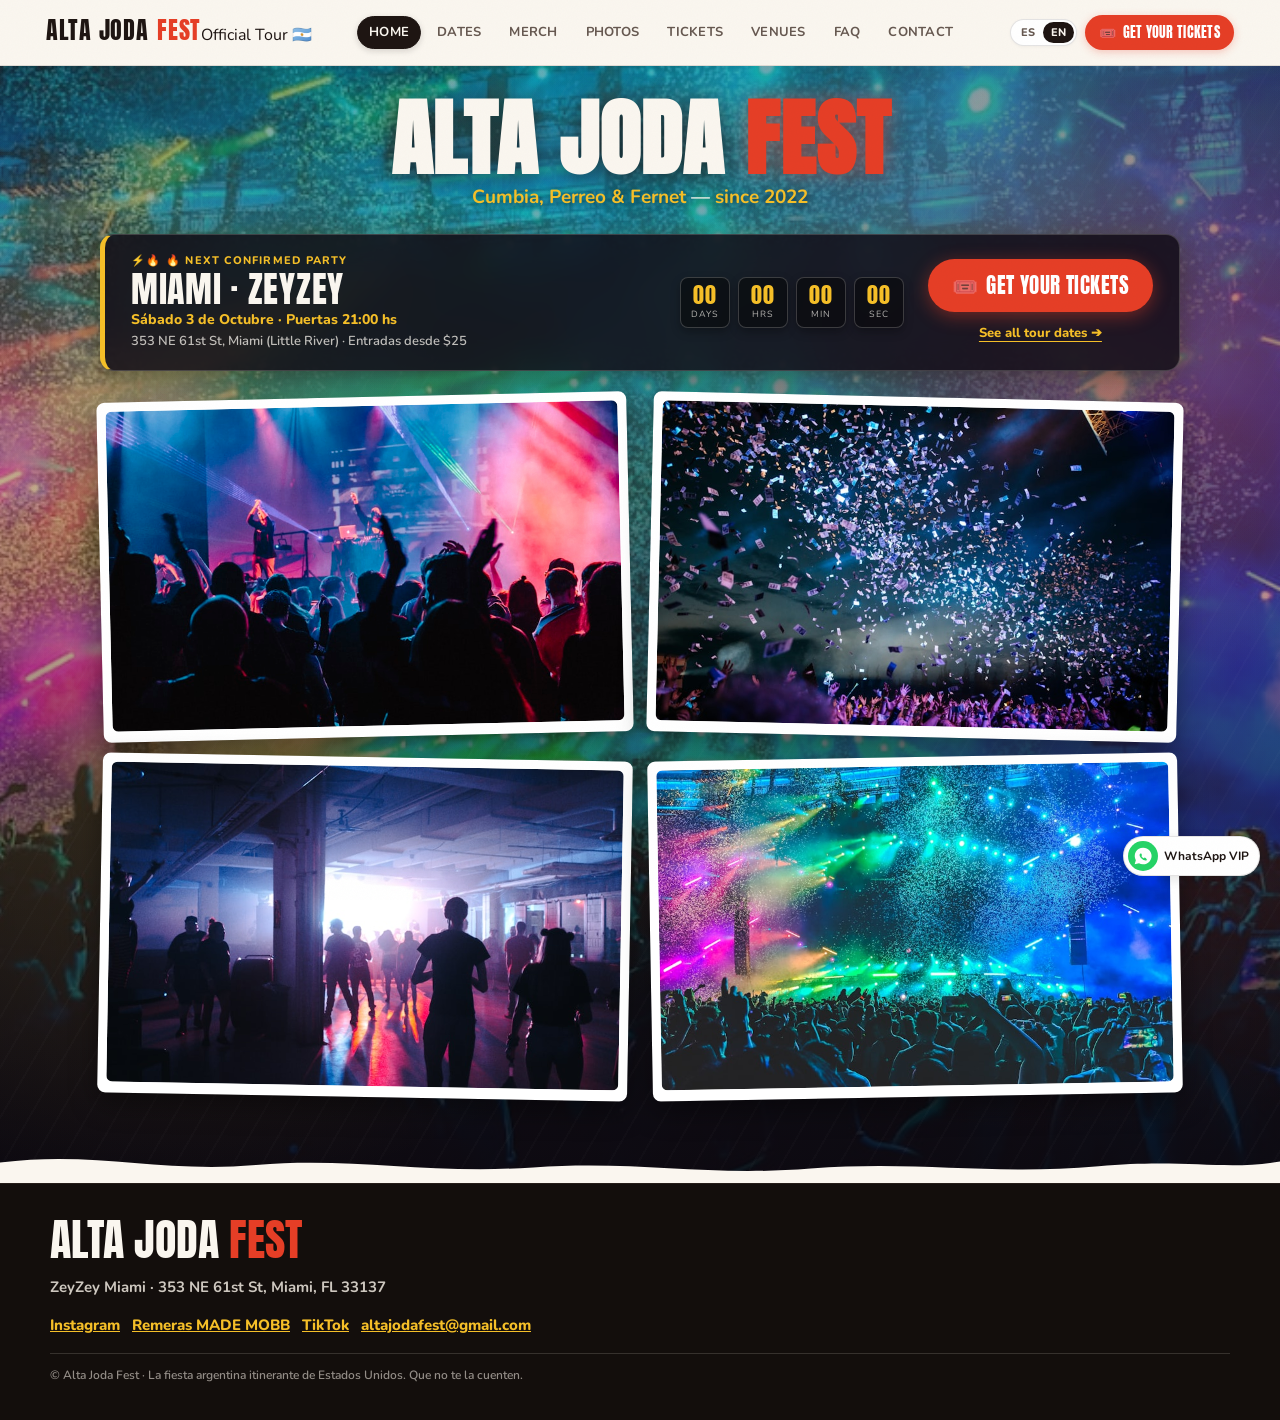
==== commit 0a71bd93: "feat: fondo de fiesta renovado con iluminacion festival, contador horizontal bajo el titulo y fotos " ====
--- a/index.html
+++ b/index.html
@@ -210,38 +210,36 @@
     <section id="section-inicio" class="content-section active" aria-labelledby="hero-title">
       <div class="hero-glow-bg" aria-hidden="true"></div>
       
-      <div class="hero-layout-grid">
+      <div class="hero-container">
         
-        <!-- Left Hero: Typography Logo, Tagline & Next Event Card -->
-        <div class="hero-content">
-          
-          <!-- HERO BRAND LOGO: Pure iconic typography of Alta Joda Fest -->
-          <div class="hero-brand-typography-wrap">
-            <h1 id="hero-title" class="hero-logo-typography">
-              Alta<br>Joda<br><span class="word-fest">Fest</span>
-            </h1>
-          </div>
-
+        <!-- Header: Typography Logo & Tagline -->
+        <div class="hero-header-block">
+          <h1 id="hero-title" class="hero-logo-typography">
+            Alta Joda <span class="word-fest">Fest</span>
+          </h1>
           <p class="hero-tagline">
             <span data-i18n="cumbiaPerreo">Cumbia, Perreo y Fernet</span> — <span>since 2022</span>
           </p>
-
-          <!-- Featured Next Event Card -->
-          <div class="hero-next-event-card">
+        </div>
+
+        <!-- Featured Next Event: "A LO LARGO" (Horizontal Banner) directly below the title -->
+        <div class="hero-next-event-horizontal-card">
+          
+          <!-- Event Details (Left) -->
+          <div class="next-event-horiz-info">
             <div class="next-event-badge">
-              <span aria-hidden="true">⚡</span>
+              <span aria-hidden="true">⚡🔥</span>
               <span data-i18n="nextEventBadge">Próxima Fiesta Confirmada</span>
             </div>
-
             <div class="next-event-city">Miami · ZeyZey</div>
-            
             <div class="next-event-details">
               <span class="highlight-date">Sábado 3 de Octubre · Puertas 21:00 hs</span>
-              <span>353 NE 61st St, Miami, FL 33137 (Little River)</span>
-              <span>Entradas desde $25 · Venta oficial por Posh</span>
-            </div>
-
-            <!-- Countdown Timer -->
+              <span class="event-venue-meta">353 NE 61st St, Miami (Little River) · Entradas desde $25</span>
+            </div>
+          </div>
+
+          <!-- Countdown Timer (Center) -->
+          <div class="next-event-horiz-countdown">
             <div class="event-countdown" aria-label="Cuenta regresiva para la fiesta">
               <div class="countdown-box">
                 <span id="cd-days" class="countdown-num">00</span>
@@ -260,63 +258,46 @@
                 <span class="countdown-lbl" data-i18n="secs">SEG</span>
               </div>
             </div>
-
-            <!-- Hero Action Buttons -->
-            <div class="hero-cta-group">
-              <a href="https://posh.vip/e/alta-joda-fest-miami" target="_blank" rel="noopener" class="btn-primary-tickets">
-                <span aria-hidden="true">🎟️</span>
-                <span data-i18n="getTickets">Sacá tu entrada</span>
-              </a>
-              
-              <button type="button" class="btn-secondary-link" onclick="AJApp.switchSection('fechas');">
-                <span data-i18n="seeAllDates">Ver todas las fechas ➔</span>
-              </button>
-            </div>
-          </div>
-        </div>
-
-        <!-- Right Hero: FOTOS EN EL INICIO (Live Photo Showcase - 25% Larger) -->
-        <div class="hero-photos-showcase">
-          <!-- 2x2 Collage Grid of interactive party photos -->
-          <div class="hero-photos-collage">
+          </div>
+
+          <!-- Action Buttons (Right) -->
+          <div class="next-event-horiz-actions">
+            <a href="https://posh.vip/e/alta-joda-fest-miami" target="_blank" rel="noopener" class="btn-primary-tickets">
+              <span aria-hidden="true">🎟️</span>
+              <span data-i18n="getTickets">Sacá tu entrada</span>
+            </a>
+            <button type="button" class="btn-secondary-link" onclick="AJApp.switchSection('fechas');">
+              <span data-i18n="seeAllDates">Ver todas las fechas ➔</span>
+            </button>
+          </div>
+
+        </div>
+
+        <!-- Centered & Enlarged Photos Showcase (Without captions/descriptions) -->
+        <div class="hero-photos-center-showcase">
+          <div class="hero-photos-collage centered-large">
             
-            <div class="hero-photo-card card-1" data-lightbox-src="assets/photos/fiesta-crowd.jpg" data-lightbox-caption="Pista explotada en ZeyZey Miami cantando cumbia y agitando banderas 🇦🇷">
+            <div class="hero-photo-card card-1" data-lightbox-src="assets/photos/fiesta-crowd.jpg" data-lightbox-caption="Pista explotada en ZeyZey Miami cantando cumbia y agitando banderas 🇦🇷" title="Pista Llena · ZeyZey Miami">
               <div class="photo-img-wrap">
                 <img src="assets/photos/fiesta-crowd.jpg" alt="Pista de baile de Alta Joda Fest con la multitud cantando" loading="eager">
               </div>
-              <div class="photo-caption">
-                <span>Pista Llena · Cumbia</span>
-                <span class="ig-heart-badge">❤️ 4.2k</span>
-              </div>
-            </div>
-
-            <div class="hero-photo-card card-2" data-lightbox-src="assets/photos/fiesta-dj.jpg" data-lightbox-caption="Dustin Luke y DJ en vivo bajando cumbia villera, cuarteto y RKT 🔥">
+            </div>
+
+            <div class="hero-photo-card card-2" data-lightbox-src="assets/photos/fiesta-dj.jpg" data-lightbox-caption="Dustin Luke y DJ en vivo bajando cumbia villera, cuarteto y RKT 🔥" title="Dustin & DJ Set en vivo">
               <div class="photo-img-wrap">
                 <img src="assets/photos/fiesta-dj.jpg" alt="DJ y escenario en vivo de Alta Joda Fest" loading="eager">
               </div>
-              <div class="photo-caption">
-                <span>Dustin & DJ Set</span>
-                <span class="ig-heart-badge">❤️ 3.8k</span>
-              </div>
-            </div>
-
-            <div class="hero-photo-card card-3" data-lightbox-src="assets/photos/fiesta-fernet.jpg" data-lightbox-caption="Jarra de Fernet con Coca 70/30 bien fría, clásica de la fiesta 🥃">
+            </div>
+
+            <div class="hero-photo-card card-3" data-lightbox-src="assets/photos/fiesta-fernet.jpg" data-lightbox-caption="Jarra de Fernet con Coca 70/30 bien fría, clásica de la fiesta 🥃" title="Fernet Branca 70/30">
               <div class="photo-img-wrap">
                 <img src="assets/photos/fiesta-fernet.jpg" alt="Brindis con Fernet con Coca en Alta Joda Fest" loading="lazy">
               </div>
-              <div class="photo-caption">
-                <span>Fernet Branca 70/30</span>
-                <span class="ig-heart-badge">❤️ 5.1k</span>
-              </div>
-            </div>
-
-            <div class="hero-photo-card card-4" data-lightbox-src="assets/photos/fiesta-perreo.jpg" data-lightbox-caption="Bailando hasta que prenden las luces, sin dress code y con pura energía 🇦🇷✨">
+            </div>
+
+            <div class="hero-photo-card card-4" data-lightbox-src="assets/photos/fiesta-perreo.jpg" data-lightbox-caption="Bailando hasta que prenden las luces, sin dress code y con pura energía 🇦🇷✨" title="Perreo & Agite toda la noche">
               <div class="photo-img-wrap">
                 <img src="assets/photos/fiesta-perreo.jpg" alt="Gente bailando en Alta Joda Fest" loading="lazy">
-              </div>
-              <div class="photo-caption">
-                <span>Perreo & Agite</span>
-                <span class="ig-heart-badge">❤️ 3.5k</span>
               </div>
             </div>
 
--- a/css/style.css
+++ b/css/style.css
@@ -578,12 +578,15 @@
    SECTION: INICIO (HERO WITH OFFICIAL LOGO & PHOTOS)
 =================================================== */
 #section-inicio {
-  background-color: var(--bg-dark);
+  background-color: #0c0814;
   background-image: 
-    linear-gradient(180deg, rgba(19, 14, 12, 0.82) 0%, rgba(19, 14, 12, 0.88) 50%, rgba(19, 14, 12, 0.96) 100%),
-    url('../assets/photos/fiesta-lights.jpg');
+    radial-gradient(circle at 50% 12%, rgba(0, 229, 255, 0.22) 0%, transparent 60%),
+    radial-gradient(circle at 85% 30%, rgba(229, 62, 38, 0.28) 0%, transparent 55%),
+    radial-gradient(circle at 15% 45%, rgba(245, 191, 40, 0.2) 0%, transparent 50%),
+    linear-gradient(180deg, rgba(12, 8, 20, 0.42) 0%, rgba(10, 6, 16, 0.32) 45%, rgba(10, 6, 14, 0.88) 100%),
+    url('../assets/photos/fiesta-perreo.jpg');
   background-size: cover;
-  background-position: center center;
+  background-position: center top;
   background-repeat: no-repeat;
   color: var(--text-light);
   position: relative;
@@ -606,91 +609,127 @@
   }
 }
 
+/* Festive Dynamic Stage Lighting & Laser Glows */
 .hero-glow-bg {
   position: absolute;
   inset: 0;
   pointer-events: none;
   background: 
-    radial-gradient(90% 70% at 15% 20%, rgba(108, 163, 214, 0.2), transparent 65%),
-    radial-gradient(80% 60% at 85% 85%, rgba(229, 62, 38, 0.22), transparent 60%),
-    repeating-linear-gradient(115deg, rgba(255,255,255,0.02) 0 2px, transparent 2px 20px);
-}
-
-.hero-layout-grid {
-  display: grid;
-  grid-template-columns: 1fr;
-  gap: 28px;
+    radial-gradient(80% 60% at 50% 0%, rgba(0, 229, 255, 0.22), transparent 70%),
+    radial-gradient(70% 50% at 88% 25%, rgba(229, 62, 38, 0.28), transparent 60%),
+    radial-gradient(70% 50% at 12% 35%, rgba(245, 191, 40, 0.22), transparent 60%),
+    repeating-linear-gradient(120deg, rgba(255, 255, 255, 0.015) 0 2px, transparent 2px 25px);
+  animation: fiestaLaserPulse 8s ease-in-out infinite alternate;
+}
+
+@keyframes fiestaLaserPulse {
+  0% {
+    opacity: 0.85;
+    filter: hue-rotate(0deg);
+  }
+  50% {
+    opacity: 1;
+    filter: hue-rotate(15deg);
+  }
+  100% {
+    opacity: 0.9;
+    filter: hue-rotate(-15deg);
+  }
+}
+
+/* Hero Centered Container Layout */
+.hero-container {
+  width: 100%;
+  max-width: 1140px;
+  margin: 0 auto;
+  padding: 24px 16px 40px;
+  display: flex;
+  flex-direction: column;
+  align-items: center;
   position: relative;
   z-index: 2;
-  align-items: center;
-  padding: 24px 16px 40px;
-  max-width: 1280px;
-  margin: 0 auto;
-}
-@media (min-width: 900px) {
-  .hero-layout-grid {
-    grid-template-columns: 1fr 1.25fr;
-    gap: 44px;
-    padding: 36px 24px 50px;
-  }
-}
-
-/* Left Hero: Pure Typography Logo & Next Event */
-.hero-content {
-  display: flex;
-  flex-direction: column;
-  gap: 16px;
-}
-
-/* HERO BRAND LOGO: Pure iconic typography (No square avatar) */
-.hero-brand-typography-wrap {
-  margin: 4px 0 6px;
-}
-.hero-logo-typography {
-  font-family: var(--font-heading);
-  font-size: clamp(54px, 11vw, 92px);
-  text-transform: uppercase;
-  line-height: 0.88;
-  letter-spacing: -0.01em;
+  gap: 18px;
+  box-sizing: border-box;
+}
+@media (min-width: 768px) {
+  .hero-container {
+    padding: 34px 24px 50px;
+    gap: 22px;
+  }
+}
+
+/* Hero Header Block: Big Typography Logo & Tagline */
+.hero-header-block {
+  text-align: center;
+  display: flex;
+  flex-direction: column;
+  align-items: center;
+  gap: 6px;
+}
+.hero-header-block .hero-logo-typography {
+  font-family: var(--font-heading);
+  font-size: clamp(46px, 9vw, 84px);
+  text-transform: uppercase;
+  line-height: 0.92;
+  letter-spacing: 0.01em;
   color: var(--text-light);
-  text-shadow: 0 4px 24px rgba(0, 0, 0, 0.5);
-}
-.hero-logo-typography .word-fest {
+  text-shadow: 0 4px 24px rgba(0, 0, 0, 0.6), 0 0 32px rgba(229, 62, 38, 0.22);
+}
+.hero-header-block .hero-logo-typography .word-fest {
   color: var(--red-fiesta);
-}
-
-.hero-tagline {
-  font-size: clamp(15px, 3.2vw, 20px);
+  text-shadow: 0 0 22px rgba(229, 62, 38, 0.55);
+}
+.hero-header-block .hero-tagline {
+  font-size: clamp(15px, 3vw, 19px);
   font-weight: 700;
-  color: rgba(250, 246, 239, 0.88);
-}
-.hero-tagline span {
+  color: rgba(250, 246, 239, 0.92);
+  text-shadow: 0 2px 10px rgba(0, 0, 0, 0.6);
+}
+.hero-header-block .hero-tagline span {
   color: var(--yellow-sol);
 }
 
-/* Hero Next Event Card - Sleek, High-end Night Card */
-.hero-next-event-card {
-  background: rgba(255, 255, 255, 0.05);
-  backdrop-filter: blur(8px);
-  -webkit-backdrop-filter: blur(8px);
-  border: 1px solid rgba(250, 246, 239, 0.14);
-  border-left: 4px solid var(--yellow-sol);
+/* Next Event Horizontal Card ("A lo largo" directly below the title) */
+.hero-next-event-horizontal-card {
+  width: 100%;
+  max-width: 1080px;
+  background: rgba(18, 12, 22, 0.85);
+  backdrop-filter: blur(14px);
+  -webkit-backdrop-filter: blur(14px);
+  border: 1.5px solid rgba(250, 246, 239, 0.18);
+  border-left: 5px solid var(--yellow-sol);
   border-radius: var(--radius-md);
-  padding: 16px 16px 18px;
-  box-shadow: 0 8px 28px rgba(0, 0, 0, 0.25);
-  display: flex;
-  flex-direction: column;
-  gap: 10px;
-  position: relative;
-  overflow: hidden;
-}
-@media (min-width: 600px) {
-  .hero-next-event-card {
-    padding: 20px;
-  }
-}
-
-.next-event-badge {
+  padding: 16px 18px;
+  box-shadow: 0 10px 32px rgba(0, 0, 0, 0.4), 0 0 24px rgba(245, 191, 40, 0.1);
+  display: flex;
+  flex-direction: column;
+  gap: 14px;
+  box-sizing: border-box;
+  transition: transform 0.2s ease, border-color 0.2s ease, box-shadow 0.2s ease;
+}
+@media (min-width: 920px) {
+  .hero-next-event-horizontal-card {
+    flex-direction: row;
+    align-items: center;
+    justify-content: space-between;
+    padding: 18px 26px;
+    gap: 24px;
+  }
+}
+.hero-next-event-horizontal-card:hover {
+  border-color: rgba(245, 191, 40, 0.4);
+  box-shadow: 0 12px 36px rgba(0, 0, 0, 0.5), 0 0 30px rgba(245, 191, 40, 0.2);
+}
+
+/* Event Details (Left) */
+.next-event-horiz-info {
+  display: flex;
+  flex-direction: column;
+  gap: 3px;
+  flex: 1 1 auto;
+  min-width: 250px;
+}
+.next-event-horiz-info .next-event-badge {
   display: inline-flex;
   align-items: center;
   gap: 5px;
@@ -700,67 +739,88 @@
   text-transform: uppercase;
   color: var(--yellow-sol);
 }
-.next-event-city {
-  font-family: var(--font-heading);
-  font-size: clamp(26px, 6vw, 40px);
+.next-event-horiz-info .next-event-city {
+  font-family: var(--font-heading);
+  font-size: clamp(24px, 5vw, 36px);
   text-transform: uppercase;
   line-height: 0.95;
   color: var(--text-light);
-}
-
-.next-event-details {
-  display: flex;
-  flex-direction: column;
-  gap: 3px;
-  font-size: 14px;
+  letter-spacing: 0.02em;
+}
+.next-event-horiz-info .next-event-details {
+  display: flex;
+  flex-direction: column;
+  gap: 2px;
+  font-size: 13px;
   font-weight: 600;
   color: rgba(250, 246, 239, 0.85);
 }
-.next-event-details .highlight-date {
+.next-event-horiz-info .highlight-date {
   color: var(--yellow-sol);
-  font-size: 15px;
-  font-weight: 800;
-}
-
-/* Countdown Clock */
-.event-countdown {
-  display: flex;
-  gap: 6px;
-  margin: 4px 0;
-}
-.countdown-box {
+  font-size: 14px;
+  font-weight: 800;
+}
+.next-event-horiz-info .event-venue-meta {
+  color: rgba(250, 246, 239, 0.75);
+}
+
+/* Event Countdown (Center) */
+.next-event-horiz-countdown {
   display: flex;
   flex-direction: column;
   align-items: center;
   justify-content: center;
-  background: rgba(0, 0, 0, 0.35);
-  border: 1px solid rgba(250, 246, 239, 0.15);
-  border-radius: 6px;
-  padding: 5px 8px;
-  min-width: 44px;
-}
-.countdown-num {
-  font-family: var(--font-heading);
-  font-size: 18px;
+  flex-shrink: 0;
+}
+.next-event-horiz-countdown .event-countdown {
+  display: flex;
+  gap: 8px;
+  align-items: center;
+  justify-content: center;
+  margin: 0;
+}
+.next-event-horiz-countdown .countdown-box {
+  display: flex;
+  flex-direction: column;
+  align-items: center;
+  justify-content: center;
+  background: rgba(0, 0, 0, 0.45);
+  border: 1px solid rgba(250, 246, 239, 0.2);
+  border-radius: 8px;
+  padding: 6px 10px;
+  min-width: 50px;
+  box-shadow: 0 4px 10px rgba(0, 0, 0, 0.3);
+}
+.next-event-horiz-countdown .countdown-num {
+  font-family: var(--font-heading);
+  font-size: 22px;
   color: var(--yellow-sol);
   line-height: 1;
-}
-.countdown-lbl {
-  font-size: 8px;
+  letter-spacing: 0.04em;
+}
+.next-event-horiz-countdown .countdown-lbl {
+  font-size: 9px;
   text-transform: uppercase;
   letter-spacing: 0.08em;
-  color: rgba(250, 246, 239, 0.65);
-}
-
-.hero-cta-group {
-  display: flex;
-  flex-wrap: wrap;
-  align-items: center;
-  gap: 12px;
-  margin-top: 6px;
-}
-
-.btn-primary-tickets {
+  color: rgba(250, 246, 239, 0.7);
+  margin-top: 2px;
+}
+
+/* Event Actions (Right) */
+.next-event-horiz-actions {
+  display: flex;
+  flex-direction: column;
+  align-items: center;
+  gap: 8px;
+  flex-shrink: 0;
+}
+@media (min-width: 600px) and (max-width: 919px) {
+  .next-event-horiz-actions {
+    flex-direction: row;
+    justify-content: flex-start;
+  }
+}
+.next-event-horiz-actions .btn-primary-tickets {
   display: inline-flex;
   align-items: center;
   justify-content: center;
@@ -768,103 +828,94 @@
   background: var(--red-fiesta);
   color: var(--white);
   font-family: var(--font-heading);
-  font-size: clamp(17px, 3.5vw, 22px);
+  font-size: clamp(17px, 3.2vw, 21px);
   text-transform: uppercase;
   letter-spacing: 0.02em;
-  padding: 11px 22px;
-  border-radius: var(--radius-pill);
-  box-shadow: 0 4px 16px rgba(229, 62, 38, 0.35);
-  transition: transform 0.15s, background-color 0.15s;
-}
-.btn-primary-tickets:hover {
+  padding: 11px 24px;
+  border-radius: var(--radius-pill);
+  box-shadow: 0 4px 18px rgba(229, 62, 38, 0.45);
+  transition: transform 0.15s, background-color 0.15s, box-shadow 0.15s;
+  white-space: nowrap;
+}
+.next-event-horiz-actions .btn-primary-tickets:hover {
   background: var(--red-fiesta-hover);
   transform: translateY(-2px);
-}
-
-.btn-secondary-link {
+  box-shadow: 0 6px 22px rgba(229, 62, 38, 0.6);
+}
+.next-event-horiz-actions .btn-secondary-link {
   color: var(--yellow-sol);
   font-weight: 800;
-  font-size: 14px;
+  font-size: 13px;
   text-decoration: underline;
   text-underline-offset: 4px;
-  padding: 6px;
+  padding: 4px;
+  white-space: nowrap;
   transition: opacity 0.15s;
 }
-.btn-secondary-link:hover {
+.next-event-horiz-actions .btn-secondary-link:hover {
   opacity: 0.85;
 }
 
-/* Right Hero: PHOTOS SHOWCASE RIGHT IN HERO */
-.hero-photos-showcase {
-  display: flex;
-  flex-direction: column;
-  gap: 12px;
-}
-
-/* 2x2 Clean Photo Collage Grid (Enlarged 25% for high visual impact) */
-.hero-photos-collage {
+/* Centered & Enlarged Photos Showcase (Without captions/descriptions) */
+.hero-photos-center-showcase {
+  width: 100%;
+  max-width: 1080px;
+  margin: 4px auto 0;
+}
+.hero-photos-collage.centered-large {
   display: grid;
   grid-template-columns: repeat(2, 1fr);
   gap: 14px;
-}
-@media (min-width: 600px) {
-  .hero-photos-collage {
-    gap: 18px;
-  }
-}
-
-.hero-photo-card {
+  width: 100%;
+}
+@media (min-width: 768px) {
+  .hero-photos-collage.centered-large {
+    gap: 20px;
+  }
+}
+
+.hero-photos-collage.centered-large .hero-photo-card {
   position: relative;
-  background: var(--white);
-  padding: 8px 8px 10px;
-  border: 1.5px solid rgba(255, 255, 255, 0.4);
+  background: #FFFFFF;
+  padding: 7px 7px 9px;
+  border: 2px solid rgba(255, 255, 255, 0.75);
   border-radius: var(--radius-sm);
-  box-shadow: 0 8px 24px rgba(0,0,0,0.3);
+  box-shadow: 0 10px 28px rgba(0, 0, 0, 0.42);
   cursor: pointer;
-  transition: transform 0.2s ease, box-shadow 0.2s ease;
+  transition: transform 0.25s cubic-bezier(0.16, 1, 0.3, 1), box-shadow 0.25s cubic-bezier(0.16, 1, 0.3, 1);
+  overflow: hidden;
 }
 @media (min-width: 768px) {
-  .hero-photo-card.card-1 { transform: rotate(-1.2deg); }
-  .hero-photo-card.card-2 { transform: rotate(1.2deg); }
-  .hero-photo-card.card-3 { transform: rotate(0.9deg); }
-  .hero-photo-card.card-4 { transform: rotate(-0.9deg); }
-  .hero-photo-card:hover {
-    transform: scale(1.04) rotate(0deg) !important;
-    box-shadow: 0 12px 32px rgba(0,0,0,0.45);
+  .hero-photos-collage.centered-large .hero-photo-card.card-1 { transform: rotate(-1.3deg); }
+  .hero-photos-collage.centered-large .hero-photo-card.card-2 { transform: rotate(1.3deg); }
+  .hero-photos-collage.centered-large .hero-photo-card.card-3 { transform: rotate(1deg); }
+  .hero-photos-collage.centered-large .hero-photo-card.card-4 { transform: rotate(-1deg); }
+  .hero-photos-collage.centered-large .hero-photo-card:hover {
+    transform: scale(1.03) rotate(0deg) !important;
+    box-shadow: 0 16px 40px rgba(0, 0, 0, 0.55), 0 0 20px rgba(245, 191, 40, 0.25);
     z-index: 5;
   }
 }
 
-.hero-photo-card .photo-img-wrap {
+.hero-photos-collage.centered-large .photo-img-wrap {
   width: 100%;
-  aspect-ratio: 4/3;
+  aspect-ratio: 16/10;
   overflow: hidden;
   border-radius: 6px;
 }
-.hero-photo-card .photo-img-wrap img {
+@media (max-width: 600px) {
+  .hero-photos-collage.centered-large .photo-img-wrap {
+    aspect-ratio: 4/3;
+  }
+}
+.hero-photos-collage.centered-large .photo-img-wrap img {
   width: 100%;
   height: 100%;
   object-fit: cover;
-  transition: transform 0.3s ease;
-}
-.hero-photo-card:hover .photo-img-wrap img {
-  transform: scale(1.05);
-}
-
-.hero-photo-card .photo-caption {
-  font-size: 12px;
-  font-weight: 800;
-  color: var(--text-dark);
-  text-transform: uppercase;
-  margin-top: 6px;
-  padding: 2px 2px 0;
-  display: flex;
-  align-items: center;
-  justify-content: space-between;
-}
-.hero-photo-card .ig-heart-badge {
-  color: var(--red-fiesta);
-  font-size: 10px;
+  transition: transform 0.35s ease;
+}
+.hero-photos-collage.centered-large .hero-photo-card:hover .photo-img-wrap img {
+  transform: scale(1.04);
 }
 
 .wave-divider {
